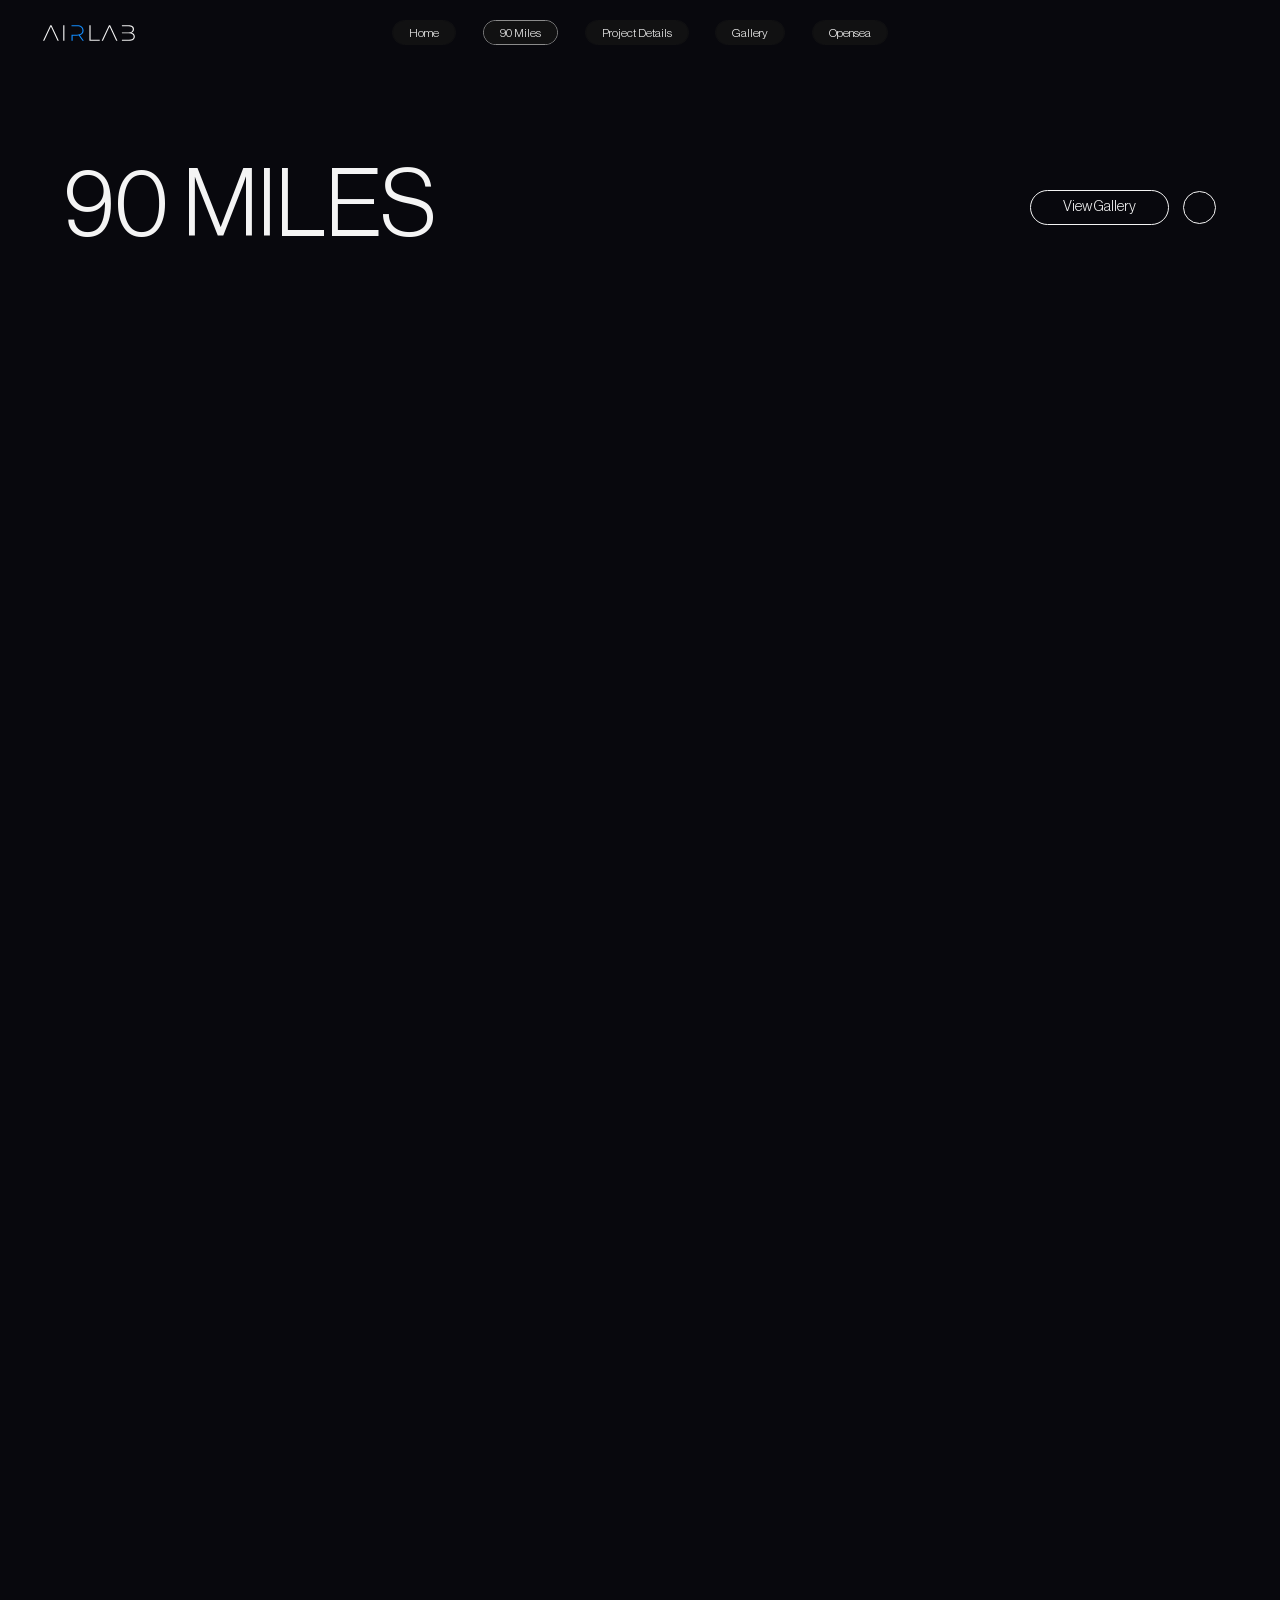
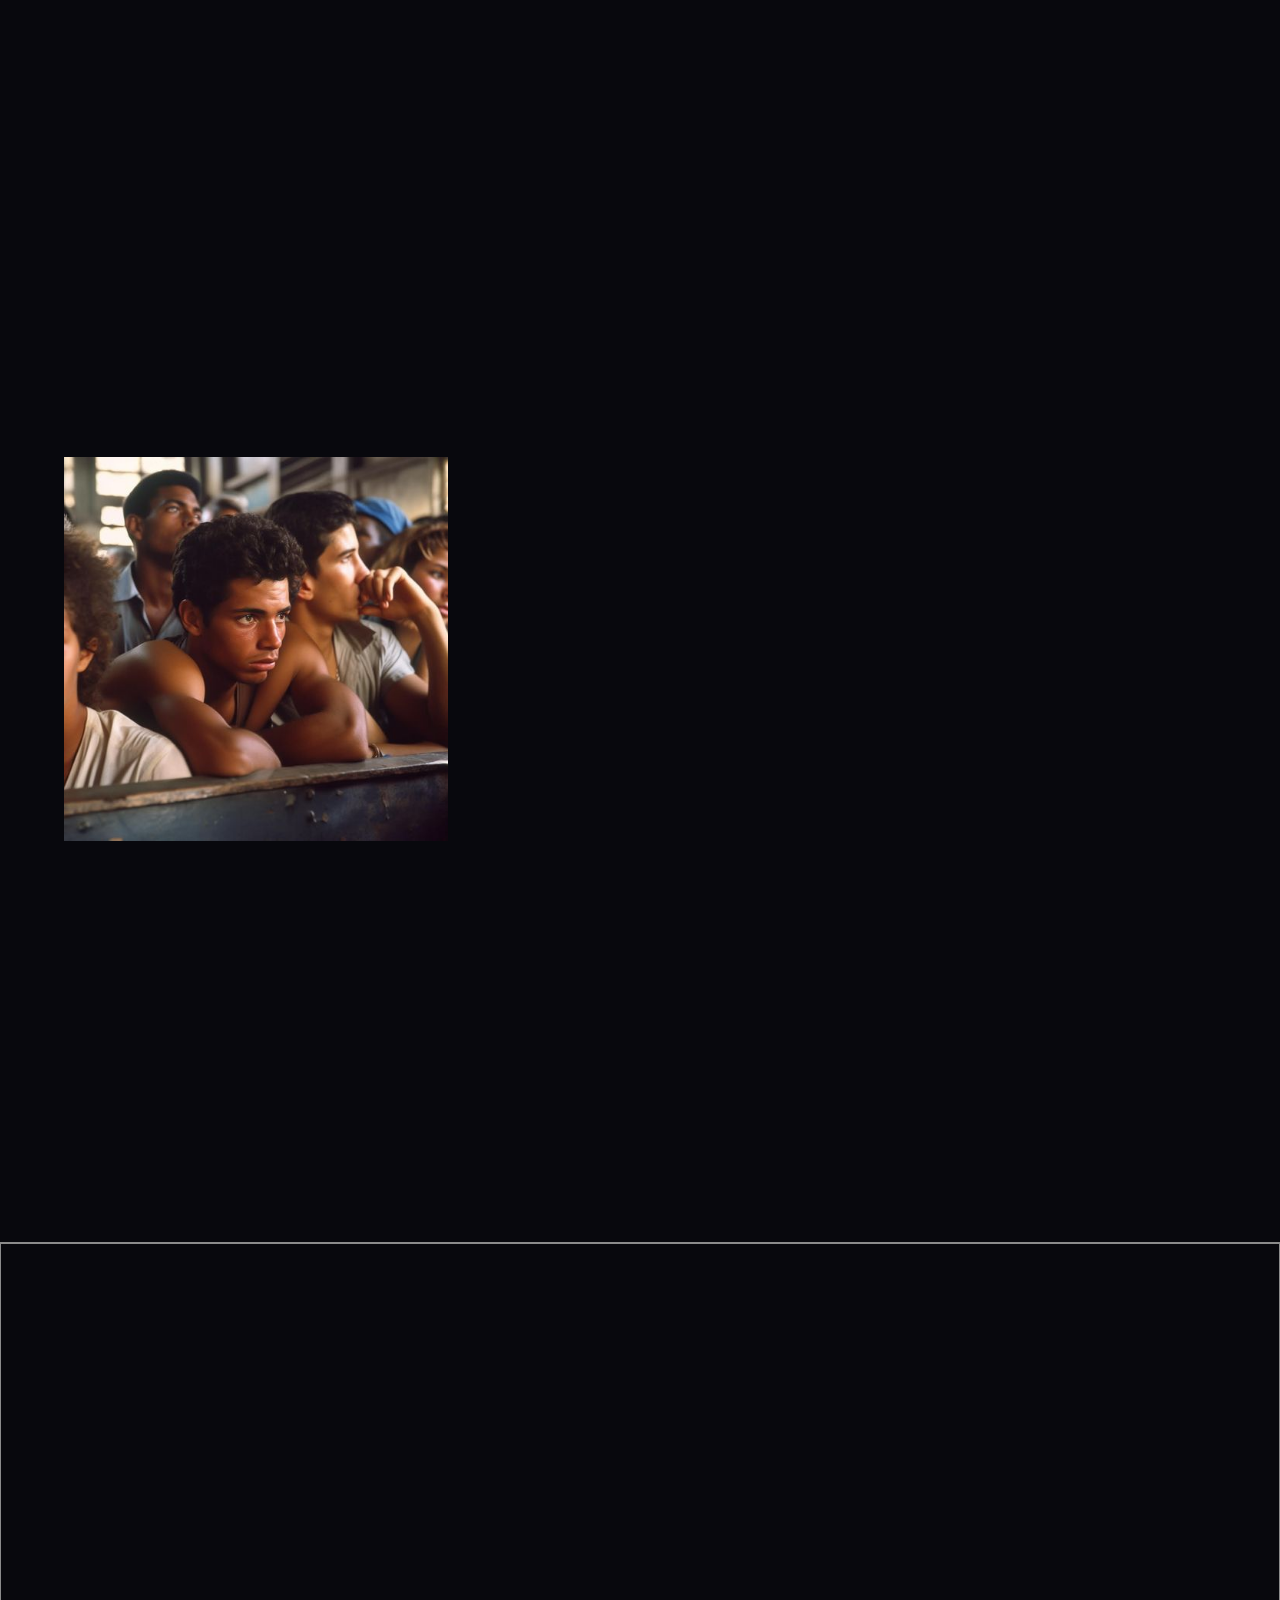
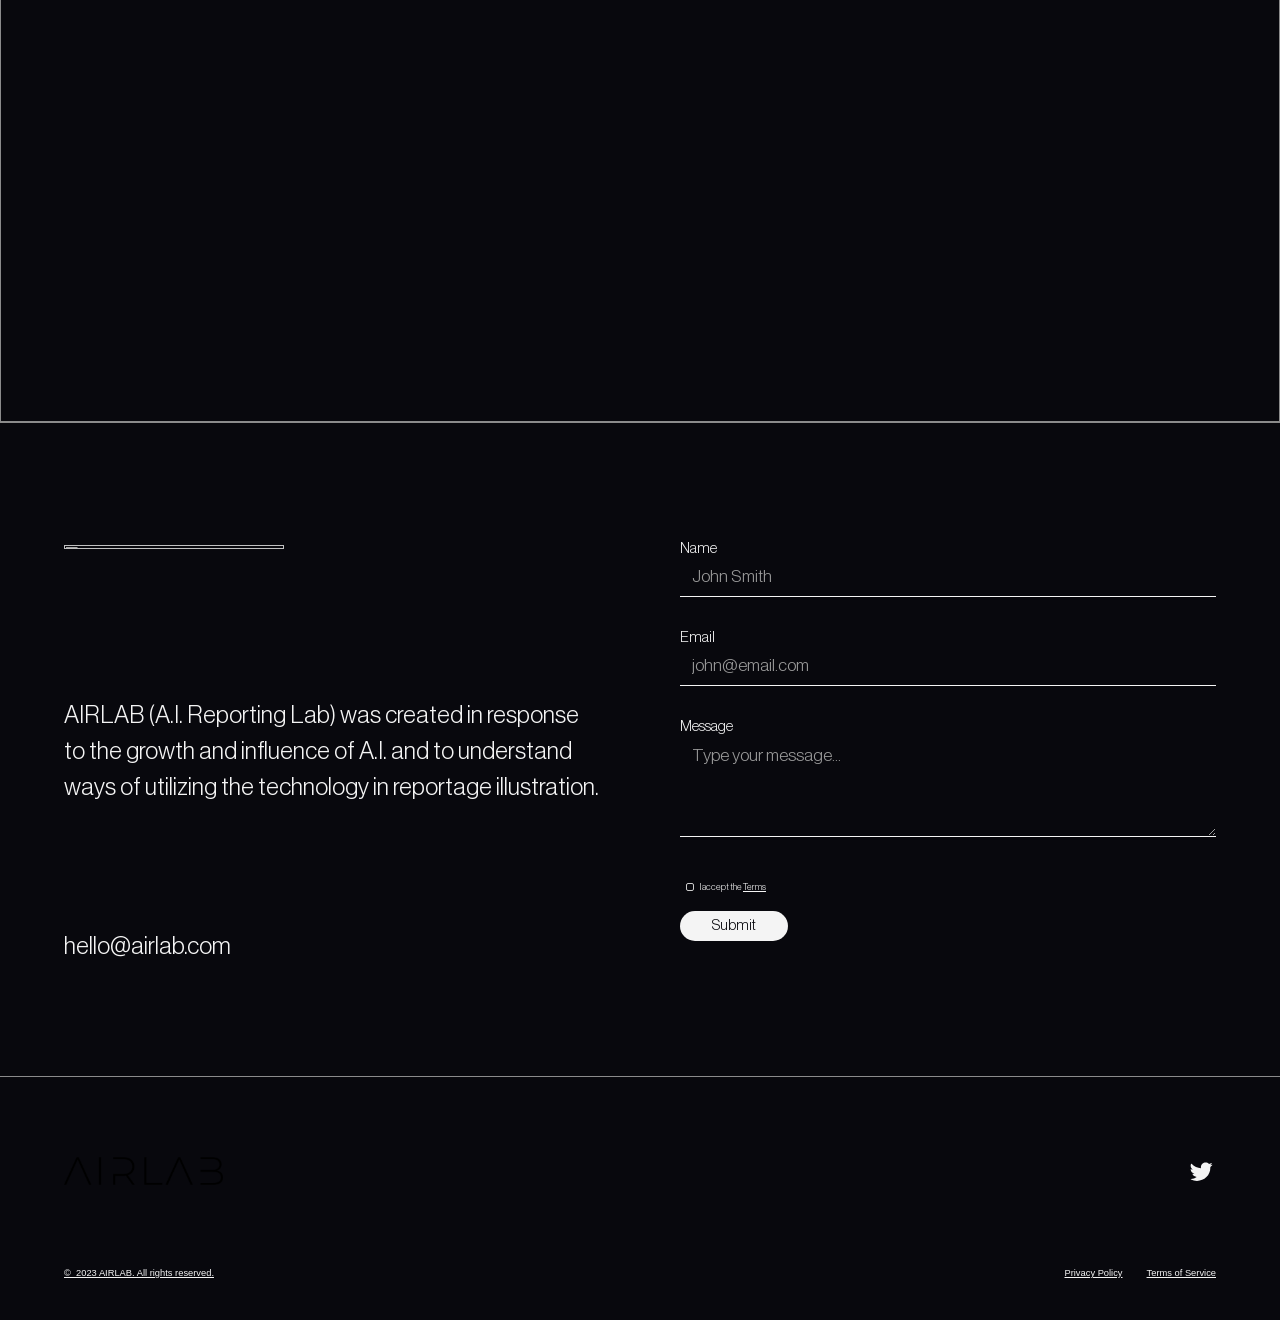
==== 90-miles.html @ fb3bc7c9 "Add files via upload" ====
<!DOCTYPE html><!--  This site was created in Webflow. https://webflow.com  --><!--  Last Published: Tue Mar 31 2026 03:06:00 GMT+0000 (Coordinated Universal Time)  -->
<html data-wf-page="6429af6613003e2ba5e42a3a" data-wf-site="6420b85f418cab1eb0f9689f">
<head>
  <meta charset="utf-8">
  <title>90 Miles</title>
  <meta content="90 Miles" property="og:title">
  <meta content="90 Miles" property="twitter:title">
  <meta content="width=device-width, initial-scale=1" name="viewport">
  <meta content="Webflow" name="generator">
  <link href="css/normalize.css" rel="stylesheet" type="text/css">
  <link href="css/webflow.css" rel="stylesheet" type="text/css">
  <link href="css/airlabs.webflow.css" rel="stylesheet" type="text/css">
  <link href="https://fonts.googleapis.com" rel="preconnect">
  <link href="https://fonts.gstatic.com" rel="preconnect" crossorigin="anonymous">
  <script src="https://ajax.googleapis.com/ajax/libs/webfont/1.6.26/webfont.js" type="text/javascript"></script>
  <script type="text/javascript">WebFont.load({  google: {    families: ["Montserrat:100,100italic,200,200italic,300,300italic,400,400italic,500,500italic,600,600italic,700,700italic,800,800italic,900,900italic"]  }});</script>
  <script type="text/javascript">!function(o,c){var n=c.documentElement,t=" w-mod-";n.className+=t+"js",("ontouchstart"in o||o.DocumentTouch&&c instanceof DocumentTouch)&&(n.className+=t+"touch")}(window,document);</script>
  <link href="images/favicon.png" rel="shortcut icon" type="image/x-icon">
  <link href="images/webclip.png" rel="apple-touch-icon">
</head>
<body class="body-3">
  <section data-w-id="832a73df-782e-8b26-f439-b4c85000b576" class="navbar">
    <div data-animation="over-right" data-collapse="medium" data-duration="300" data-easing="ease" data-easing2="ease" data-no-scroll="1" role="banner" class="mobile-navbar w-nav">
      <div class="div-block-5">
        <a href="index.html" class="brand w-nav-brand"><img src="images/svg.svg" loading="lazy" data-w-id="832a73df-782e-8b26-f439-b4c85000b57a" alt="" class="image-5"></a>
        <div class="menu-button-2 w-nav-button">
          <div data-w-id="832a73df-782e-8b26-f439-b4c85000b58c" class="icon w-icon-nav-menu"></div>
        </div>
        <nav role="navigation" class="nav-menu-2 w-nav-menu">
          <a href="index.html" class="link-block mobile w-inline-block">
            <div class="frame-37 home">
              <div class="text-24">Home</div>
            </div>
          </a>
          <a href="90-miles.html" aria-current="page" class="link-block mobile w-inline-block w--current">
            <div class="frame-37 home">
              <div class="text-24">90 Miles</div>
            </div>
          </a>
          <a href="project-details.html" class="link-block mobile w-inline-block">
            <div class="frame-37 home">
              <div class="text-24">Project Details</div>
            </div>
          </a>
          <a href="gallery.html" class="link-block mobile w-inline-block">
            <div class="frame-37 home">
              <div class="text-24">Gallery</div>
            </div>
          </a>
        </nav>
      </div>
    </div>
    <div data-w-id="832a73df-782e-8b26-f439-b4c85000b58d" class="navbar-2-2">
      <div class="container-2">
        <div data-w-id="832a73df-782e-8b26-f439-b4c85000b58f" class="column-5">
          <a href="index.html" class="link-block-17 w-inline-block"><img src="images/svg.svg" loading="lazy" alt="" class="image-7"></a>
        </div>
        <div class="column-6">
          <a data-w-id="832a73df-782e-8b26-f439-b4c85000b593" href="index.html" class="link-block w-inline-block">
            <div class="frame-37 home">
              <div class="text-24">Home</div>
            </div>
          </a>
          <a data-w-id="832a73df-782e-8b26-f439-b4c85000b597" href="90-miles.html" aria-current="page" class="link-block w-inline-block w--current">
            <div class="frame-37 home">
              <div class="text-24">90 Miles</div>
            </div>
          </a>
          <a data-w-id="832a73df-782e-8b26-f439-b4c85000b59b" href="project-details.html" class="link-block w-inline-block">
            <div class="frame-37 home">
              <div class="text-24">Project Details</div>
            </div>
          </a>
          <a data-w-id="832a73df-782e-8b26-f439-b4c85000b59f" href="gallery.html" class="link-block w-inline-block">
            <div class="frame-37 home">
              <div class="text-24">Gallery</div>
            </div>
          </a>
          <a href="https://opensea.io/collection/90-miles" target="_blank" class="link-block w-inline-block">
            <div class="frame-37 home">
              <div class="text-24">Opensea</div>
            </div>
          </a>
        </div>
        <div class="column-7"></div>
      </div>
    </div>
  </section>
  <div class="hero">
    <div class="_90-miles-desktop">
      <div class="heading-3">
        <div class="text-93">90 MILES</div>
        <div class="frame-678">
          <a href="gallery.html" class="link-block-31 w-inline-block">
            <div class="frame-680">
              <div class="text-94">View Gallery</div>
            </div>
          </a>
          <a href="gallery.html" class="w-inline-block">
            <div class="frame-682"><img src="https://uploads-ssl.webflow.com/64247922a3cb03603d309e0a/64247922a3cb030fa7309e25_Vectors-Wrapper.svg" loading="lazy" width="15" height="15" alt="" class="vectors-wrapper-25"></div>
          </a>
        </div>
      </div>
      <div class="body-6">
        <div class="div-block-10"><img class="_13demarzo-15-10" src="images/cubaconditions-1.jpg" width="506" height="501" alt="" style="opacity:0" sizes="(max-width: 991px) 100vw, 30vw" data-w-id="e7af61c1-1dc5-8c49-b787-6d7edbc4ce36" loading="lazy" srcset="images/cubaconditions-1-p-500.jpg 500w, images/cubaconditions-1-p-800.jpg 800w, images/cubaconditions-1.jpg 1024w">
          <div data-w-id="e7af61c1-1dc5-8c49-b787-6d7edbc4ce27" style="opacity:0" class="text-100">90 Miles is a post-photography, A.I. reportage illustration experiment by <a href="https://twitter.com/punk4803" target="_blank" class="link-13">MCB</a>, curated by <a href="https://twitter.com/_blockbird" target="_blank" class="link-14">Blockbird</a>, exploring historical events and realities of Cuban life that have, since 1961, motivated Cubans to cross the 90 miles of ocean separating Havana from Florida.</div>
        </div>
        <div class="div-block-10"><img class="_13demarzo-15-10" src="images/unnamed.jpg" width="520" height="501" alt="" style="opacity:0" sizes="(max-width: 991px) 100vw, 30vw" data-w-id="e7af61c1-1dc5-8c49-b787-6d7edbc4ce37" loading="lazy" srcset="images/unnamed-p-500.jpg 500w, images/unnamed-p-800.jpg 800w, images/unnamed.jpg 1024w">
          <div data-w-id="e7af61c1-1dc5-8c49-b787-6d7edbc4ce33" style="opacity:0" class="text-101">For over 25 years, MCB kept a list of subjects he wanted to document though was unable to, mainly due to access or that access was impossible. While working on projects in Cuba from 2014-2016, including the books <a href="https://michaelchristopherbrown.com/yo-soy-fidel-book" target="_blank" class="link-32"><em>Yo Soy Fidel</em></a> (Damiani, 2018) and <a href="https://michaelchristopherbrown.com/cuba/lasondas" target="_blank" class="link-33"><em>Ondas</em></a> (Twin Palms Publishers, 2023), more subjects were added to the list, including the Cubans who flee Cuba by watercraft to the United States, with the assumption they would likely never be created.</div>
        </div>
        <div class="div-block-10"><img class="_13demarzo-15-10" src="images/unnamed-1.jpg" alt="" style="opacity:0" sizes="(max-width: 991px) 100vw, 30vw" data-w-id="4b935cf5-7897-4945-cf32-d2335127854e" loading="lazy" srcset="images/unnamed-1-p-500.jpg 500w, images/unnamed-1-p-800.jpg 800w, images/unnamed-1.jpg 1024w">
          <div data-w-id="e7af61c1-1dc5-8c49-b787-6d7edbc4ce38" style="opacity:0" class="[base64]">Since 1961, after Fidel Castro came to power and following the Bay of Pigs Invasion and the Cuban Missile Crisis, every year thousands of Cubans cross the 90 miles of ocean that separates Havana from Florida. In 2022, Cuba experienced its largest exodus since the 1980s due to an ongoing economic crisis, with soaring inflation alongside shortages of food and medicine.<br></div>
        </div>
        <div class="div-block-10"><img src="images/unnamed-2.jpg" loading="lazy" width="1100" height="1100" alt="" srcset="images/unnamed-2-p-500.jpg 500w, images/unnamed-2-p-800.jpg 800w, images/unnamed-2.jpg 1024w" sizes="(max-width: 991px) 100vw, 30vw" class="_13demarzo-15-10">
          <div data-w-id="54a3e746-3ed6-321a-c03f-7511d0f3483c" style="opacity:0" class="[base64]">The Cubans who attempt the crossing are incredibly resourceful, as necessary to the journey and as reflected in the rafts and boats often assembled from inner tubes, random pieces of wood and plastic, household supplies, etc.</div>
        </div>
        <div class="div-block-10">
          <div data-w-id="47b25d33-949e-6ca7-9eed-1980ff0ca166" style="opacity:0" class="[base64]">Read  <a href="https://www.smithsonianmag.com/smithsonian-institution/a-makeshift-raft-speaks-to-the-risks-cubans-took-to-escape-their-homeland-180980127/" target="_blank" class="link-12">here</a> for a brief though comprehensive contextual history of the Cuban boat people, written by Nili Blanck for the Smithsonian Museum.</div>
        </div>
      </div>
    </div>
    <div class="_90-miles-4">
      <div class="heading-4">
        <div data-w-id="9b44ce66-23bb-0ccb-bcfb-563efd248111" style="opacity:0" class="text-147">90 MILES</div>
      </div>
      <div class="right-4">
        <div data-w-id="9b44ce66-23bb-0ccb-bcfb-563efd248114" style="opacity:0" class="text-148">90 Miles is a post-photography, A.I. reportage illustration experiment by <a href="https://twitter.com/punk4803" target="_blank" class="link-20">MCB</a>, curated by <a href="https://twitter.com/_blockbird" target="_blank" class="link-21">Blockbird</a>, exploring historical events and realities of Cuban life that have, since 1961, motivated Cubans to cross the 90 miles of ocean separating Havana from Florida.</div><img class="_13demarzo-15-13" src="images/cubaconditions-1.jpg" width="168" height="168" alt="" style="opacity:0" sizes="(max-width: 479px) 92vw, (max-width: 767px) 95vw, (max-width: 991px) 96vw, 100vw" data-w-id="9b44ce66-23bb-0ccb-bcfb-563efd24811a" loading="lazy" srcset="images/cubaconditions-1-p-500.jpg 500w, images/cubaconditions-1-p-800.jpg 800w, images/cubaconditions-1.jpg 1024w">
        <div data-w-id="9b44ce66-23bb-0ccb-bcfb-563efd248116" style="opacity:0" class="text-149">For over 25 years, MCB kept a list of subjects he wanted to document though was unable to, mainly due to access or that access was impossible. While working on projects in Cuba from 2014-2016, including the books <a href="https://michaelchristopherbrown.com/yo-soy-fidel-book" target="_blank" class="link-34"><em>Yo Soy Fidel</em></a> (Damiani, 2018) and <a href="https://michaelchristopherbrown.com/cuba/lasondas" target="_blank" class="link-35"><em>Ondas</em></a> (Twin Palms Publishers, 2023), more subjects were added to the list, including the Cubans who flee Cuba by watercraft to the United States, with the assumption they would likely never be created.</div><img class="_13demarzo-15-13" src="images/unnamed.jpg" width="168" height="168" alt="" style="opacity:0" sizes="(max-width: 479px) 92vw, (max-width: 767px) 95vw, (max-width: 991px) 96vw, 100vw" data-w-id="9b44ce66-23bb-0ccb-bcfb-563efd248119" loading="lazy" srcset="images/unnamed-p-500.jpg 500w, images/unnamed-p-800.jpg 800w, images/unnamed.jpg 1024w">
        <div class="text-149"><br>‍Since 1961, after Fidel Castro came to power and following the Bay of Pigs Invasion and the Cuban Missile Crisis, every year thousands of Cubans cross the 90 miles of ocean that separates Havana from Florida. In 2022, Cuba experienced its largest exodus since the 1980s due to an ongoing economic crisis, with soaring inflation alongside shortages of food and medicine</div><img class="mobile-pic-big" src="images/unnamed-1.jpg" width="350" height="350" alt="" style="opacity:0" sizes="(max-width: 479px) 92vw, (max-width: 767px) 95vw, (max-width: 991px) 96vw, 100vw" data-w-id="9b44ce66-23bb-0ccb-bcfb-563efd24811d" loading="lazy" srcset="images/unnamed-1-p-500.jpg 500w, images/unnamed-1-p-800.jpg 800w, images/unnamed-1.jpg 1024w">
        <div data-w-id="9b44ce66-23bb-0ccb-bcfb-563efd24811b" style="opacity:0" class="text-149">The Cubans who attempt the crossing are incredibly resourceful, as necessary to the journey and as reflected in the rafts and boats often assembled from inner tubes, random pieces of wood and plastic, household supplies, etc.</div><img class="_13demarzo-15-14" src="images/unnamed-2.jpg" width="350" height="350" alt="" style="opacity:0" sizes="(max-width: 479px) 92vw, (max-width: 767px) 95vw, (max-width: 991px) 96vw, 100vw" data-w-id="81a73690-c575-6153-b520-e1b9a962cde7" loading="lazy" srcset="images/unnamed-2-p-500.jpg 500w, images/unnamed-2-p-800.jpg 800w, images/unnamed-2.jpg 1024w">
        <div data-w-id="9b44ce66-23bb-0ccb-bcfb-563efd24811e" style="opacity:0" class="read-here-for-a-brief-though-comprehensive-contextual-history-of-the-cuban-boat-people-written-by-nili-blanck-for-the-smithsonian-museum-2">Read  <a href="https://www.smithsonianmag.com/smithsonian-institution/a-makeshift-raft-speaks-to-the-risks-cubans-took-to-escape-their-homeland-180980127/" target="_blank" class="link-19">here</a> for a brief and comprehensive contextual history of the Cuban boat people, written by Nili Blanck for the Smithsonian Museum.</div>
        <div class="frame-726">
          <a href="gallery.html" class="link-block-32 w-inline-block">
            <div data-w-id="9b44ce66-23bb-0ccb-bcfb-563efd248127" style="opacity:0" class="frame-749">
              <div class="text-149">View Gallery</div>
            </div>
          </a>
          <a href="gallery.html" class="w-inline-block">
            <div data-w-id="9b44ce66-23bb-0ccb-bcfb-563efd24812a" style="opacity:0" class="frame-752"><img src="https://uploads-ssl.webflow.com/64247922a3cb03603d309e0a/642604b00004e54ddb1ceff0_Vectors-Wrapper.svg" loading="lazy" width="15" height="15" alt="" class="vectors-wrapper-42"></div>
          </a>
        </div>
      </div>
    </div>
  </div>
  <div class="a-i-reporting">
    <div id="ai-reporting" class="mcb-on-reporting-desktop">
      <div class="frame-684">
        <div data-w-id="022d6bd8-f7a8-f1f2-9c86-91898d1250e6" style="opacity:0" class="text-97">A.I. Reportage<br>Illustration</div>
        <div class="div-block-10"><img class="_13demarzo-15-10" src="images/thejourney-20.jpg" width="520" height="501" alt="" style="opacity:0" sizes="(max-width: 991px) 100vw, 30vw" data-w-id="d6416a57-0771-e576-0525-f92b73e5c80a" loading="lazy" srcset="images/thejourney-20-p-500.jpg 500w, images/thejourney-20-p-800.jpg 800w, images/thejourney-20.jpg 1024w">
          <div data-w-id="d6416a57-0771-e576-0525-f92b73e5c806" style="opacity:0" class="[base64]">I learned to use a camera at age 13 and, as a stuttering youth who generally avoided speaking, photography became a primary form of expression and a way to see and experience the world. Early on I was influenced more by mythology and art history than photography and now, after 25 years of working mainly as a photojournalist, through A.I. that inspiration is returning to my imagination.</div>
        </div>
        <div class="div-block-10"><img class="_13demarzo-15-10" src="images/sinking-9.jpg" width="520" height="501" alt="" style="opacity:0" sizes="(max-width: 991px) 100vw, 30vw" data-w-id="9d49d91d-0248-0c06-1880-38915701e361" loading="lazy" srcset="images/sinking-9-p-500.jpg 500w, images/sinking-9-p-800.jpg 800w, images/sinking-9.jpg 1024w">
          <div data-w-id="9d49d91d-0248-0c06-1880-38915701e362" style="opacity:0" class="[base64]">I first experimented with A.I. in 2022 using Dall-E. The outputs were initially too fantastical, but with Midjourney versions four and five, both used in <em>90 Miles</em>, that impression began to change. The increased quality and the ease in creating that quality intuited a novel way to explore the possibilities of the photograph.</div>
        </div>
        <div class="div-block-10"><img class="_13demarzo-15-10" src="images/americancoastguard-1-1.jpg" width="506" height="501" alt="" style="opacity:0" sizes="(max-width: 991px) 100vw, 30vw" data-w-id="d6416a57-0771-e576-0525-f92b73e5c809" loading="lazy" srcset="images/americancoastguard-1-1-p-500.jpg 500w, images/americancoastguard-1-1-p-800.jpg 800w, images/americancoastguard-1-1.jpg 1024w">
          <div data-w-id="38f09ca6-03b1-f723-d265-47afae2fdbf7" style="opacity:0" class="[base64]">Publications such as <em>The New York Times</em> and <em>The New Yorker</em> have for decades used reportage illustrations of various kinds alongside reporting, to illuminate experiences, ideas and people in various ways while expanding our idea of a subject. Reportage illustrations allow for fresh connections to something that, though the illustration may not be real, may feel true. A.I. Reportage Illustration may arguably go a step further, as a generated image created from hundreds of millions of photographs may feel not only true, but real.</div>
        </div>
        <div class="div-block-10"><img class="_13demarzo-15-10" src="images/unnamed-3.jpg" alt="" style="opacity:0" sizes="(max-width: 991px) 100vw, 30vw" data-w-id="ca9830e8-2dfb-5323-e884-8e2f86792ebc" loading="lazy" srcset="images/unnamed-3-p-500.jpg 500w, images/unnamed-3-p-800.jpg 800w, images/unnamed-3.jpg 1024w">
          <div data-w-id="72684d16-667c-11ea-3d58-64dded0a9490" style="opacity:0" class="[base64]">It goes without saying that society must maintain the integrity of the photograph. We must create barriers around certain A.I. generated output, as with the potentially dangerous photo-realistic imagery of Trump that went viral, while experimenting with the technology in order to use it to our advantage. I feel similarly to Fred Ritchin, the Founding Director of the Documentary Photography and Photojournalism Program at the International Center of Photography, when he said “there are things that artificial intelligence can add to the image equation, which can be very useful, and that’s the place we have to look.” <br><br>-<em>MCB</em></div>
        </div>
      </div>
    </div>
    <div class="mcb-on-reporting-mobile">
      <div class="frame-753">
        <div data-w-id="81a73690-c575-6153-b520-e1b9a962cde2" style="opacity:0" class="text-150">A.I. Reportage Illustration</div>
        <div class="frame-744">
          <div data-w-id="81a73690-c575-6153-b520-e1b9a962cde5" style="opacity:0" class="text-151">I learned to use a camera at age 13 and, as a stuttering youth who generally avoided speaking, photography became a primary form of expression and a way to see and experience the world. Early on I was influenced more by mythology and art history than photography and now, after 25 years of working mainly as a photojournalist, through A.I. that inspiration is returning to my imagination.</div><img src="images/unnamed-3.jpg" loading="lazy" width="168" height="168" alt="" srcset="images/unnamed-3-p-500.jpg 500w, images/unnamed-3-p-800.jpg 800w, images/unnamed-3.jpg 1024w" sizes="(max-width: 479px) 91vw, (max-width: 767px) 95vw, (max-width: 991px) 96vw, 100vw" class="mobile-small-pic">
          <div class="[base64]">I first experimented with A.I. in 2022 using Dall-E. The outputs were initially too fantastical, but with Midjourney versions four and five, both used in <em>90 Miles</em>, that impression began to change. The increased quality and the ease in creating that quality intuited a novel way to explore the possibilities of the photograph.</div><img class="mobile-small-pic" src="images/thejourney-20.jpg" width="168" height="168" alt="" style="opacity:0" sizes="(max-width: 479px) 91vw, (max-width: 767px) 95vw, (max-width: 991px) 96vw, 100vw" data-w-id="81a73690-c575-6153-b520-e1b9a962cdec" loading="lazy" srcset="images/thejourney-20-p-500.jpg 500w, images/thejourney-20-p-800.jpg 800w, images/thejourney-20.jpg 1024w">
          <div data-w-id="81a73690-c575-6153-b520-e1b9a962cde8" style="opacity:0" class="[base64]">Publications such as <em>The New York Times</em> and <em>The New Yorker</em> have for decades used reportage illustrations of various kinds alongside reporting, to illuminate experiences, ideas and people in various ways while expanding our idea of a subject. Reportage illustrations allow for fresh connections to something that, though the illustration may not be real, may feel true. A.I. Reportage Illustration may arguably go a step further, as a generated image created from hundreds of millions of photographs may feel not only true, but real.</div><img src="images/sinking-9.jpg" loading="lazy" sizes="(max-width: 479px) 91vw, (max-width: 767px) 95vw, (max-width: 991px) 96vw, 100vw" srcset="images/sinking-9-p-500.jpg 500w, images/sinking-9-p-800.jpg 800w, images/sinking-9.jpg 1024w" alt="">
          <div class="[base64]">Anyone with a Discord application may now illustrate a lens less, photo-realistic reportage illustration on any subject anywhere, at any time, collaborating with a collective history of photography to illustrate the photographed world and create a vision of what was, is or can be.<em></em></div><img src="images/americancoastguard-1-1.jpg" loading="lazy" sizes="(max-width: 479px) 91vw, (max-width: 767px) 95vw, (max-width: 991px) 96vw, 100vw" srcset="images/americancoastguard-1-1-p-500.jpg 500w, images/americancoastguard-1-1-p-800.jpg 800w, images/americancoastguard-1-1.jpg 1024w" alt="">
          <div data-w-id="81a73690-c575-6153-b520-e1b9a962cded" style="opacity:0" class="[base64]">It goes without saying that society must maintain the integrity of the photograph. We must create barriers around certain A.I. generated output, as with the potentially dangerous photo-realistic imagery of Trump that went viral, while experimenting with the technology in order to use it to our advantage. I feel similarly to Fred Ritchin, the Founding Director of the Documentary Photography and Photojournalism Program at the International Center of Photography, when he said “there are things that artificial intelligence can add to the image equation, which can be very useful, and that’s the place we have to look.” <br><br>-<em>MCB</em></div>
        </div>
      </div>
    </div>
  </div>
  <div data-w-id="1d70fae0-c99d-8b1c-6739-6bdc9e980b97" class="contact">
    <div class="contact-desktop">
      <div class="content-10"><img src="https://uploads-ssl.webflow.com/64247922a3cb03603d309e0a/6424fcaa74689ee4fdd79721_Vectors-Wrapper.svg" loading="lazy" width="456.7826843261719" height="79" alt="" data-w-id="01729fc3-10cf-4023-cc4c-18fc485e6237" class="vectors-wrapper-20">
        <div data-w-id="01729fc3-10cf-4023-cc4c-18fc485e6238" class="text-75">AIRLAB (A.I. Reporting Lab) was created in response to the growth and influence of A.I. and to understand ways of utilizing the technology in reportage illustration.</div>
        <a href="mailto:hello@airlab.co?subject=AIRLAB%20Website%20Inquiry%20" class="link-block-23 w-inline-block">
          <div data-w-id="01729fc3-10cf-4023-cc4c-18fc485e623a" class="text-75">hello@airlab.com</div>
        </a>
      </div>
      <div data-w-id="1d70fae0-c99d-8b1c-6739-6bdc9e980ba1" class="form-block w-form">
        <form id="email-form" name="email-form" data-name="Email Form" method="get" data-wf-page-id="6429af6613003e2ba5e42a3a" data-wf-element-id="1d70fae0-c99d-8b1c-6739-6bdc9e980ba2">
          <div class="form-item"><label for="name-2" class="field-label">Name</label><input class="text-field w-input" maxlength="256" name="name-2" data-name="Name 2" placeholder="John Smith" type="text" id="name-2" required=""></div>
          <div class="form-item"><label for="Email-2" class="field-label">Email</label><input class="text-field w-input" maxlength="256" name="Email-2" data-name="Email 2" placeholder="john@email.com" type="email" id="Email-2" required=""></div>
          <div class="form-item"><label for="message-2" class="field-label">Message</label><textarea placeholder="Type your message..." maxlength="5000" id="message-2" name="message-2" data-name="Message 2" class="textarea w-input"></textarea></div><label class="w-checkbox checkbox-field">
            <div class="w-checkbox-input w-checkbox-input--inputType-custom checkbox-3"></div><input type="checkbox" id="checkbox-2" name="checkbox-2" data-name="Checkbox 2" required="" style="opacity:0;position:absolute;z-index:-1"><span class="checkbox-label w-form-label" for="checkbox-2">I accept the <a href="#" class="link">Terms</a></span>
          </label><input type="submit" data-wait="Please wait..." class="submit-button w-button" value="Submit">
        </form>
        <div class="w-form-done">
          <div>Thank you! Your submission has been received!</div>
        </div>
        <div class="w-form-fail">
          <div>Oops! Something went wrong while submitting the form.</div>
        </div>
      </div>
    </div>
    <div class="contact-mobile">
      <div class="content-11"><img src="https://uploads-ssl.webflow.com/64247922a3cb03603d309e0a/6426087b9a790ae0e2eda478_Vectors-Wrapper.svg" loading="lazy" width="198.00022888183594" height="34.244075775146484" alt="" data-w-id="cc514083-a016-391a-1ff0-d60dee6d4e1e" class="vectors-wrapper-39">
        <div data-w-id="cc514083-a016-391a-1ff0-d60dee6d4e1f" class="text-138">AIRLAB (A.I. Reporting Lab) was created in response to the growth and influence of A.I. and to understand ways of utilizing the technology in reportage illustration.</div>
        <div data-w-id="cc514083-a016-391a-1ff0-d60dee6d4e21" class="text-139">
          <a href="mailto:hello@airlab.co?subject=AIRLAB%20Website%20Inquiry" class="link-28">hello@airlab.com</a>
        </div>
      </div>
      <div data-w-id="994c4b60-ddd5-367c-d2a3-5e8b14cb1224" class="form-block w-form">
        <form id="email-form" name="email-form" data-name="Email Form" method="get" data-wf-page-id="6429af6613003e2ba5e42a3a" data-wf-element-id="994c4b60-ddd5-367c-d2a3-5e8b14cb1225">
          <div class="form-item"><label for="name-3" class="field-label-2">Name</label><input class="text-field-2 w-input" maxlength="256" name="name-2" data-name="Name 2" placeholder="John Smith" type="text" id="name-2" required=""></div>
          <div class="form-item"><label for="Email-3" class="field-label-2">Email</label><input class="text-field-2 w-input" maxlength="256" name="Email-2" data-name="Email 2" placeholder="john@email.com" type="email" id="Email-2" required=""></div>
          <div class="form-item"><label for="message-2" class="field-label-2">Message</label><textarea placeholder="Type your message..." maxlength="5000" id="message-2" name="message-2" data-name="Message 2" class="textarea-2 w-input"></textarea></div><label class="w-checkbox checkbox-field">
            <div class="w-checkbox-input w-checkbox-input--inputType-custom checkbox-3"></div><input type="checkbox" id="checkbox-2" name="checkbox-2" data-name="Checkbox 2" required="" style="opacity:0;position:absolute;z-index:-1"><span class="checkbox-label-2 w-form-label" for="checkbox-2">I accept the <a href="#" class="link-2">Terms</a></span>
          </label><input type="submit" data-wait="Please wait..." class="submit-button-2 w-button" value="Submit">
        </form>
        <div class="w-form-done">
          <div>Thank you! Your submission has been received!</div>
        </div>
        <div class="w-form-fail">
          <div>Oops! Something went wrong while submitting the form.</div>
        </div>
      </div>
    </div>
  </div>
  <div class="footer">
    <div data-w-id="d856c163-ecea-e477-0762-7a98a8442fe6" class="footer-desktop">
      <div class="content-7">
        <div class="column-8"><img src="images/brandmark-design-1.png" loading="lazy" width="239" height="42" alt="" class="brandmark-design-2">
          <div class="content-8">
            <div class="social-links-2">
              <a href="https://twitter.com/airlabco" class="link-block-33 w-inline-block"><img src="images/Vectors-Wrapper.svg" loading="lazy" width="44" height="44" alt="" class="vectors-wrapper-11"></a>
            </div>
          </div>
        </div>
      </div>
      <div class="credits-2">
        <div class="column-8">
          <a href="index.html" class="w-inline-block">
            <div class="text-40">©  2023 AIRLAB. All rights reserved.</div>
          </a>
          <div class="footer-links-2">
            <div class="text-40">Privacy Policy</div>
            <div class="text-40">Terms of Service</div>
          </div>
        </div>
      </div>
    </div>
    <div data-w-id="3157774a-ff50-b10e-b136-54c1e4a25cf7" class="footer-mobile">
      <div class="content-12">
        <div class="column-10">
          <div class="content-13">
            <div class="social-links-5">
              <a href="https://twitter.com/airlabco" target="_blank" class="w-inline-block"><img src="https://uploads-ssl.webflow.com/64247922a3cb03603d309e0a/64260d5d60c97b31681797cf_Vectors-Wrapper.svg" loading="lazy" width="44" height="44" alt="" class="vectors-wrapper-40"></a>
            </div>
          </div>
        </div>
      </div>
      <div class="credits-3">
        <div class="row-2">
          <div class="text-140">©  2023 AIRLAB. All rights reserved.</div>
          <div class="footer-links-3">
            <div class="text-140">Privacy Policy</div>
            <div class="text-140">Terms of Service</div>
          </div>
        </div>
      </div>
    </div>
  </div>
  <script src="https://d3e54v103j8qbb.cloudfront.net/js/jquery-3.5.1.min.dc5e7f18c8.js?site=6420b85f418cab1eb0f9689f" type="text/javascript" integrity="sha256-9/aliU8dGd2tb6OSsuzixeV4y/faTqgFtohetphbbj0=" crossorigin="anonymous"></script>
  <script src="js/webflow.js" type="text/javascript"></script>
</body>
</html>
---- css/webflow.css ----
@font-face {
  font-family: 'webflow-icons';
  src: url("[data-uri]") format('truetype');
  font-weight: normal;
  font-style: normal;
}
[class^="w-icon-"],
[class*=" w-icon-"] {
  /* use !important to prevent issues with browser extensions that change fonts */
  font-family: 'webflow-icons' !important;
  speak: none;
  font-style: normal;
  font-weight: normal;
  font-variant: normal;
  text-transform: none;
  line-height: 1;
  /* Better Font Rendering =========== */
  -webkit-font-smoothing: antialiased;
  -moz-osx-font-smoothing: grayscale;
}
.w-icon-slider-right:before {
  content: "\e600";
}
.w-icon-slider-left:before {
  content: "\e601";
}
.w-icon-nav-menu:before {
  content: "\e602";
}
.w-icon-arrow-down:before,
.w-icon-dropdown-toggle:before {
  content: "\e603";
}
.w-icon-file-upload-remove:before {
  content: "\e900";
}
.w-icon-file-upload-icon:before {
  content: "\e903";
}
* {
  -webkit-box-sizing: border-box;
  -moz-box-sizing: border-box;
  box-sizing: border-box;
}
html {
  height: 100%;
}
body {
  margin: 0;
  min-height: 100%;
  background-color: #fff;
  font-family: Arial, sans-serif;
  font-size: 14px;
  line-height: 20px;
  color: #333;
}
img {
  max-width: 100%;
  vertical-align: middle;
  display: inline-block;
}
html.w-mod-touch * {
  background-attachment: scroll !important;
}
.w-block {
  display: block;
}
.w-inline-block {
  max-width: 100%;
  display: inline-block;
}
.w-clearfix:before,
.w-clearfix:after {
  content: " ";
  display: table;
  grid-column-start: 1;
  grid-row-start: 1;
  grid-column-end: 2;
  grid-row-end: 2;
}
.w-clearfix:after {
  clear: both;
}
.w-hidden {
  display: none;
}
.w-button {
  display: inline-block;
  padding: 9px 15px;
  background-color: #3898EC;
  color: white;
  border: 0;
  line-height: inherit;
  text-decoration: none;
  cursor: pointer;
  border-radius: 0;
}
input.w-button {
  -webkit-appearance: button;
}
html[data-w-dynpage] [data-w-cloak] {
  color: transparent !important;
}
.w-code-block {
  margin: unset;
}
pre.w-code-block code {
  all: inherit;
}
.w-optimization {
  display: contents;
}
.w-webflow-badge,
.w-webflow-badge > img {
  box-sizing: unset;
  width: unset;
  height: unset;
  max-height: unset;
  max-width: unset;
  min-height: unset;
  min-width: unset;
  margin: unset;
  padding: unset;
  float: unset;
  clear: unset;
  border: unset;
  border-radius: unset;
  background: unset;
  background-image: unset;
  background-position: unset;
  background-size: unset;
  background-repeat: unset;
  background-origin: unset;
  background-clip: unset;
  background-attachment: unset;
  background-color: unset;
  box-shadow: unset;
  transform: unset;
  transition: unset;
  direction: unset;
  font-family: unset;
  font-weight: unset;
  color: unset;
  font-size: unset;
  line-height: unset;
  font-style: unset;
  font-variant: unset;
  text-align: unset;
  letter-spacing: unset;
  text-decoration: unset;
  text-indent: unset;
  text-transform: unset;
  list-style-type: unset;
  text-shadow: unset;
  vertical-align: unset;
  cursor: unset;
  white-space: unset;
  word-break: unset;
  word-spacing: unset;
  word-wrap: unset;
}
.w-webflow-badge {
  position: fixed !important;
  display: inline-block !important;
  visibility: visible !important;
  opacity: 1 !important;
  z-index: 2147483647 !important;
  top: auto !important;
  right: 12px !important;
  bottom: 12px !important;
  left: auto !important;
  color: #aaadb0 !important;
  background-color: #fff !important;
  border-radius: 3px !important;
  padding: 6px !important;
  font-size: 12px !important;
  line-height: 14px !important;
  text-decoration: none !important;
  transform: none !important;
  margin: 0 !important;
  width: auto !important;
  height: auto !important;
  overflow: unset !important;
  white-space: nowrap;
  box-shadow: 0 0 0 1px rgba(0, 0, 0, 0.1), 0px 1px 3px rgba(0, 0, 0, 0.1);
  cursor: pointer;
}
.w-webflow-badge > img {
  position: unset;
  display: inline-block !important;
  visibility: unset !important;
  opacity: 1 !important;
  vertical-align: middle !important;
}
h1,
h2,
h3,
h4,
h5,
h6 {
  font-weight: bold;
  margin-bottom: 10px;
}
h1 {
  font-size: 38px;
  line-height: 44px;
  margin-top: 20px;
}
h2 {
  font-size: 32px;
  line-height: 36px;
  margin-top: 20px;
}
h3 {
  font-size: 24px;
  line-height: 30px;
  margin-top: 20px;
}
h4 {
  font-size: 18px;
  line-height: 24px;
  margin-top: 10px;
}
h5 {
  font-size: 14px;
  line-height: 20px;
  margin-top: 10px;
}
h6 {
  font-size: 12px;
  line-height: 18px;
  margin-top: 10px;
}
p {
  margin-top: 0;
  margin-bottom: 10px;
}
blockquote {
  margin: 0 0 10px 0;
  padding: 10px 20px;
  border-left: 5px solid #E2E2E2;
  font-size: 18px;
  line-height: 22px;
}
figure {
  margin: 0;
  margin-bottom: 10px;
}
figcaption {
  margin-top: 5px;
  text-align: center;
}
ul,
ol {
  margin-top: 0px;
  margin-bottom: 10px;
  padding-left: 40px;
}
.w-list-unstyled {
  padding-left: 0;
  list-style: none;
}
.w-embed:before,
.w-embed:after {
  content: " ";
  display: table;
  grid-column-start: 1;
  grid-row-start: 1;
  grid-column-end: 2;
  grid-row-end: 2;
}
.w-embed:after {
  clear: both;
}
.w-video {
  width: 100%;
  position: relative;
  padding: 0;
}
.w-video iframe,
.w-video object,
.w-video embed {
  position: absolute;
  top: 0;
  left: 0;
  width: 100%;
  height: 100%;
  border: none;
}
fieldset {
  padding: 0;
  margin: 0;
  border: 0;
}
button,
[type='button'],
[type='reset'] {
  border: 0;
  cursor: pointer;
  -webkit-appearance: button;
}
.w-form {
  margin: 0 0 15px;
}
.w-form-done {
  display: none;
  padding: 20px;
  text-align: center;
  background-color: #dddddd;
}
.w-form-fail {
  display: none;
  margin-top: 10px;
  padding: 10px;
  background-color: #ffdede;
}
label {
  display: block;
  margin-bottom: 5px;
  font-weight: bold;
}
.w-input,
.w-select {
  display: block;
  width: 100%;
  height: 38px;
  padding: 8px 12px;
  margin-bottom: 10px;
  font-size: 14px;
  line-height: 1.42857143;
  color: #333333;
  vertical-align: middle;
  background-color: #ffffff;
  border: 1px solid #cccccc;
}
.w-input::placeholder,
.w-select::placeholder {
  color: #999;
}
.w-input:focus,
.w-select:focus {
  border-color: #3898EC;
  outline: 0;
}
.w-input[disabled],
.w-select[disabled],
.w-input[readonly],
.w-select[readonly],
fieldset[disabled] .w-input,
fieldset[disabled] .w-select {
  cursor: not-allowed;
}
.w-input[disabled]:not(.w-input-disabled),
.w-select[disabled]:not(.w-input-disabled),
.w-input[readonly],
.w-select[readonly],
fieldset[disabled]:not(.w-input-disabled) .w-input,
fieldset[disabled]:not(.w-input-disabled) .w-select {
  background-color: #eeeeee;
}
textarea.w-input,
textarea.w-select {
  height: auto;
}
.w-select {
  background-color: #f3f3f3;
}
.w-select[multiple] {
  height: auto;
}
.w-form-label {
  display: inline-block;
  cursor: pointer;
  font-weight: normal;
  margin-bottom: 0px;
}
.w-radio {
  display: block;
  margin-bottom: 5px;
  padding-left: 20px;
}
.w-radio:before,
.w-radio:after {
  content: " ";
  display: table;
  grid-column-start: 1;
  grid-row-start: 1;
  grid-column-end: 2;
  grid-row-end: 2;
}
.w-radio:after {
  clear: both;
}
.w-radio-input {
  margin: 4px 0 0;
  line-height: normal;
  float: left;
  margin-left: -20px;
}
.w-radio-input {
  margin-top: 3px;
}
.w-file-upload {
  display: block;
  margin-bottom: 10px;
}
.w-file-upload-input {
  width: 0.1px;
  height: 0.1px;
  opacity: 0;
  overflow: hidden;
  position: absolute;
  z-index: -100;
}
.w-file-upload-default,
.w-file-upload-uploading,
.w-file-upload-success {
  display: inline-block;
  color: #333333;
}
.w-file-upload-error {
  display: block;
  margin-top: 10px;
}
.w-file-upload-default.w-hidden,
.w-file-upload-uploading.w-hidden,
.w-file-upload-error.w-hidden,
.w-file-upload-success.w-hidden {
  display: none;
}
.w-file-upload-uploading-btn {
  display: flex;
  font-size: 14px;
  font-weight: normal;
  cursor: pointer;
  margin: 0;
  padding: 8px 12px;
  border: 1px solid #cccccc;
  background-color: #fafafa;
}
.w-file-upload-file {
  display: flex;
  flex-grow: 1;
  justify-content: space-between;
  margin: 0;
  padding: 8px 9px 8px 11px;
  border: 1px solid #cccccc;
  background-color: #fafafa;
}
.w-file-upload-file-name {
  font-size: 14px;
  font-weight: normal;
  display: block;
}
.w-file-remove-link {
  margin-top: 3px;
  margin-left: 10px;
  width: auto;
  height: auto;
  padding: 3px;
  display: block;
  cursor: pointer;
}
.w-icon-file-upload-remove {
  margin: auto;
  font-size: 10px;
}
.w-file-upload-error-msg {
  display: inline-block;
  color: #ea384c;
  padding: 2px 0;
}
.w-file-upload-info {
  display: inline-block;
  line-height: 38px;
  padding: 0 12px;
}
.w-file-upload-label {
  display: inline-block;
  font-size: 14px;
  font-weight: normal;
  cursor: pointer;
  margin: 0;
  padding: 8px 12px;
  border: 1px solid #cccccc;
  background-color: #fafafa;
}
.w-icon-file-upload-icon,
.w-icon-file-upload-uploading {
  display: inline-block;
  margin-right: 8px;
  width: 20px;
}
.w-icon-file-upload-uploading {
  height: 20px;
}
.w-container {
  margin-left: auto;
  margin-right: auto;
  max-width: 940px;
}
.w-container:before,
.w-container:after {
  content: " ";
  display: table;
  grid-column-start: 1;
  grid-row-start: 1;
  grid-column-end: 2;
  grid-row-end: 2;
}
.w-container:after {
  clear: both;
}
.w-container .w-row {
  margin-left: -10px;
  margin-right: -10px;
}
.w-row:before,
.w-row:after {
  content: " ";
  display: table;
  grid-column-start: 1;
  grid-row-start: 1;
  grid-column-end: 2;
  grid-row-end: 2;
}
.w-row:after {
  clear: both;
}
.w-row .w-row {
  margin-left: 0;
  margin-right: 0;
}
.w-col {
  position: relative;
  float: left;
  width: 100%;
  min-height: 1px;
  padding-left: 10px;
  padding-right: 10px;
}
.w-col .w-col {
  padding-left: 0;
  padding-right: 0;
}
.w-col-1 {
  width: 8.33333333%;
}
.w-col-2 {
  width: 16.66666667%;
}
.w-col-3 {
  width: 25%;
}
.w-col-4 {
  width: 33.33333333%;
}
.w-col-5 {
  width: 41.66666667%;
}
.w-col-6 {
  width: 50%;
}
.w-col-7 {
  width: 58.33333333%;
}
.w-col-8 {
  width: 66.66666667%;
}
.w-col-9 {
  width: 75%;
}
.w-col-10 {
  width: 83.33333333%;
}
.w-col-11 {
  width: 91.66666667%;
}
.w-col-12 {
  width: 100%;
}
.w-hidden-main {
  display: none !important;
}
@media screen and (max-width: 991px) {
  .w-container {
    max-width: 728px;
  }
  .w-hidden-main {
    display: inherit !important;
  }
  .w-hidden-medium {
    display: none !important;
  }
  .w-col-medium-1 {
    width: 8.33333333%;
  }
  .w-col-medium-2 {
    width: 16.66666667%;
  }
  .w-col-medium-3 {
    width: 25%;
  }
  .w-col-medium-4 {
    width: 33.33333333%;
  }
  .w-col-medium-5 {
    width: 41.66666667%;
  }
  .w-col-medium-6 {
    width: 50%;
  }
  .w-col-medium-7 {
    width: 58.33333333%;
  }
  .w-col-medium-8 {
    width: 66.66666667%;
  }
  .w-col-medium-9 {
    width: 75%;
  }
  .w-col-medium-10 {
    width: 83.33333333%;
  }
  .w-col-medium-11 {
    width: 91.66666667%;
  }
  .w-col-medium-12 {
    width: 100%;
  }
  .w-col-stack {
    width: 100%;
    left: auto;
    right: auto;
  }
}
@media screen and (max-width: 767px) {
  .w-hidden-main {
    display: inherit !important;
  }
  .w-hidden-medium {
    display: inherit !important;
  }
  .w-hidden-small {
    display: none !important;
  }
  .w-row,
  .w-container .w-row {
    margin-left: 0;
    margin-right: 0;
  }
  .w-col {
    width: 100%;
    left: auto;
    right: auto;
  }
  .w-col-small-1 {
    width: 8.33333333%;
  }
  .w-col-small-2 {
    width: 16.66666667%;
  }
  .w-col-small-3 {
    width: 25%;
  }
  .w-col-small-4 {
    width: 33.33333333%;
  }
  .w-col-small-5 {
    width: 41.66666667%;
  }
  .w-col-small-6 {
    width: 50%;
  }
  .w-col-small-7 {
    width: 58.33333333%;
  }
  .w-col-small-8 {
    width: 66.66666667%;
  }
  .w-col-small-9 {
    width: 75%;
  }
  .w-col-small-10 {
    width: 83.33333333%;
  }
  .w-col-small-11 {
    width: 91.66666667%;
  }
  .w-col-small-12 {
    width: 100%;
  }
}
@media screen and (max-width: 479px) {
  .w-container {
    max-width: none;
  }
  .w-hidden-main {
    display: inherit !important;
  }
  .w-hidden-medium {
    display: inherit !important;
  }
  .w-hidden-small {
    display: inherit !important;
  }
  .w-hidden-tiny {
    display: none !important;
  }
  .w-col {
    width: 100%;
  }
  .w-col-tiny-1 {
    width: 8.33333333%;
  }
  .w-col-tiny-2 {
    width: 16.66666667%;
  }
  .w-col-tiny-3 {
    width: 25%;
  }
  .w-col-tiny-4 {
    width: 33.33333333%;
  }
  .w-col-tiny-5 {
    width: 41.66666667%;
  }
  .w-col-tiny-6 {
    width: 50%;
  }
  .w-col-tiny-7 {
    width: 58.33333333%;
  }
  .w-col-tiny-8 {
    width: 66.66666667%;
  }
  .w-col-tiny-9 {
    width: 75%;
  }
  .w-col-tiny-10 {
    width: 83.33333333%;
  }
  .w-col-tiny-11 {
    width: 91.66666667%;
  }
  .w-col-tiny-12 {
    width: 100%;
  }
}
.w-widget {
  position: relative;
}
.w-widget-map {
  width: 100%;
  height: 400px;
}
.w-widget-map label {
  width: auto;
  display: inline;
}
.w-widget-map img {
  max-width: inherit;
}
.w-widget-map .gm-style-iw {
  text-align: center;
}
.w-widget-map .gm-style-iw > button {
  display: none !important;
}
.w-widget-twitter {
  overflow: hidden;
}
.w-widget-twitter-count-shim {
  display: inline-block;
  vertical-align: top;
  position: relative;
  width: 28px;
  height: 20px;
  text-align: center;
  background: white;
  border: #758696 solid 1px;
  border-radius: 3px;
}
.w-widget-twitter-count-shim * {
  pointer-events: none;
  user-select: none;
}
.w-widget-twitter-count-shim .w-widget-twitter-count-inner {
  position: relative;
  font-size: 15px;
  line-height: 12px;
  text-align: center;
  color: #999;
  font-family: serif;
}
.w-widget-twitter-count-shim .w-widget-twitter-count-clear {
  position: relative;
  display: block;
}
.w-widget-twitter-count-shim.w--large {
  width: 36px;
  height: 28px;
}
.w-widget-twitter-count-shim.w--large .w-widget-twitter-count-inner {
  font-size: 18px;
  line-height: 18px;
}
.w-widget-twitter-count-shim:not(.w--vertical) {
  margin-left: 5px;
  margin-right: 8px;
}
.w-widget-twitter-count-shim:not(.w--vertical).w--large {
  margin-left: 6px;
}
.w-widget-twitter-count-shim:not(.w--vertical):before,
.w-widget-twitter-count-shim:not(.w--vertical):after {
  top: 50%;
  left: 0;
  border: solid transparent;
  content: ' ';
  height: 0;
  width: 0;
  position: absolute;
  pointer-events: none;
}
.w-widget-twitter-count-shim:not(.w--vertical):before {
  border-color: rgba(117, 134, 150, 0);
  border-right-color: #5d6c7b;
  border-width: 4px;
  margin-left: -9px;
  margin-top: -4px;
}
.w-widget-twitter-count-shim:not(.w--vertical).w--large:before {
  border-width: 5px;
  margin-left: -10px;
  margin-top: -5px;
}
.w-widget-twitter-count-shim:not(.w--vertical):after {
  border-color: rgba(255, 255, 255, 0);
  border-right-color: white;
  border-width: 4px;
  margin-left: -8px;
  margin-top: -4px;
}
.w-widget-twitter-count-shim:not(.w--vertical).w--large:after {
  border-width: 5px;
  margin-left: -9px;
  margin-top: -5px;
}
.w-widget-twitter-count-shim.w--vertical {
  width: 61px;
  height: 33px;
  margin-bottom: 8px;
}
.w-widget-twitter-count-shim.w--vertical:before,
.w-widget-twitter-count-shim.w--vertical:after {
  top: 100%;
  left: 50%;
  border: solid transparent;
  content: ' ';
  height: 0;
  width: 0;
  position: absolute;
  pointer-events: none;
}
.w-widget-twitter-count-shim.w--vertical:before {
  border-color: rgba(117, 134, 150, 0);
  border-top-color: #5d6c7b;
  border-width: 5px;
  margin-left: -5px;
}
.w-widget-twitter-count-shim.w--vertical:after {
  border-color: rgba(255, 255, 255, 0);
  border-top-color: white;
  border-width: 4px;
  margin-left: -4px;
}
.w-widget-twitter-count-shim.w--vertical .w-widget-twitter-count-inner {
  font-size: 18px;
  line-height: 22px;
}
.w-widget-twitter-count-shim.w--vertical.w--large {
  width: 76px;
}
.w-background-video {
  position: relative;
  overflow: hidden;
  height: 500px;
  color: white;
}
.w-background-video > video {
  background-size: cover;
  background-position: 50% 50%;
  position: absolute;
  margin: auto;
  width: 100%;
  height: 100%;
  right: -100%;
  bottom: -100%;
  top: -100%;
  left: -100%;
  object-fit: cover;
  z-index: -100;
}
.w-background-video > video::-webkit-media-controls-start-playback-button {
  display: none !important;
  -webkit-appearance: none;
}
.w-background-video--control {
  position: absolute;
  bottom: 1em;
  right: 1em;
  background-color: transparent;
  padding: 0;
}
.w-background-video--control > [hidden] {
  display: none !important;
}
.w-slider {
  position: relative;
  height: 300px;
  text-align: center;
  background: #dddddd;
  clear: both;
  -webkit-tap-highlight-color: rgba(0, 0, 0, 0);
  tap-highlight-color: rgba(0, 0, 0, 0);
}
.w-slider-mask {
  position: relative;
  display: block;
  overflow: hidden;
  z-index: 1;
  left: 0;
  right: 0;
  height: 100%;
  white-space: nowrap;
}
.w-slide {
  position: relative;
  display: inline-block;
  vertical-align: top;
  width: 100%;
  height: 100%;
  white-space: normal;
  text-align: left;
}
.w-slider-nav {
  position: absolute;
  z-index: 2;
  top: auto;
  right: 0;
  bottom: 0;
  left: 0;
  margin: auto;
  padding-top: 10px;
  height: 40px;
  text-align: center;
  -webkit-tap-highlight-color: rgba(0, 0, 0, 0);
  tap-highlight-color: rgba(0, 0, 0, 0);
}
.w-slider-nav.w-round > div {
  border-radius: 100%;
}
.w-slider-nav.w-num > div {
  width: auto;
  height: auto;
  padding: 0.2em 0.5em;
  font-size: inherit;
  line-height: inherit;
}
.w-slider-nav.w-shadow > div {
  box-shadow: 0 0 3px rgba(51, 51, 51, 0.4);
}
.w-slider-nav-invert {
  color: #fff;
}
.w-slider-nav-invert > div {
  background-color: rgba(34, 34, 34, 0.4);
}
.w-slider-nav-invert > div.w-active {
  background-color: #222;
}
.w-slider-dot {
  position: relative;
  display: inline-block;
  width: 1em;
  height: 1em;
  background-color: rgba(255, 255, 255, 0.4);
  cursor: pointer;
  margin: 0 3px 0.5em;
  transition: background-color 100ms, color 100ms;
}
.w-slider-dot.w-active {
  background-color: #fff;
}
.w-slider-dot:focus {
  outline: none;
  box-shadow: 0px 0px 0px 2px #fff;
}
.w-slider-dot:focus.w-active {
  box-shadow: none;
}
.w-slider-arrow-left,
.w-slider-arrow-right {
  position: absolute;
  width: 80px;
  top: 0;
  right: 0;
  bottom: 0;
  left: 0;
  margin: auto;
  cursor: pointer;
  overflow: hidden;
  color: white;
  font-size: 40px;
  -webkit-tap-highlight-color: rgba(0, 0, 0, 0);
  tap-highlight-color: rgba(0, 0, 0, 0);
  user-select: none;
}
.w-slider-arrow-left [class^='w-icon-'],
.w-slider-arrow-right [class^='w-icon-'],
.w-slider-arrow-left [class*=' w-icon-'],
.w-slider-arrow-right [class*=' w-icon-'] {
  position: absolute;
}
.w-slider-arrow-left:focus,
.w-slider-arrow-right:focus {
  outline: 0;
}
.w-slider-arrow-left {
  z-index: 3;
  right: auto;
}
.w-slider-arrow-right {
  z-index: 4;
  left: auto;
}
.w-icon-slider-left,
.w-icon-slider-right {
  top: 0;
  right: 0;
  bottom: 0;
  left: 0;
  margin: auto;
  width: 1em;
  height: 1em;
}
.w-slider-aria-label {
  border: 0;
  clip: rect(0 0 0 0);
  height: 1px;
  margin: -1px;
  overflow: hidden;
  padding: 0;
  position: absolute;
  width: 1px;
}
.w-slider-force-show {
  display: block !important;
}
.w-dropdown {
  display: inline-block;
  position: relative;
  text-align: left;
  margin-left: auto;
  margin-right: auto;
  z-index: 900;
}
.w-dropdown-btn,
.w-dropdown-toggle,
.w-dropdown-link {
  position: relative;
  vertical-align: top;
  text-decoration: none;
  color: #222222;
  padding: 20px;
  text-align: left;
  margin-left: auto;
  margin-right: auto;
  white-space: nowrap;
}
.w-dropdown-toggle {
  user-select: none;
  display: inline-block;
  cursor: pointer;
  padding-right: 40px;
}
.w-dropdown-toggle:focus {
  outline: 0;
}
.w-icon-dropdown-toggle {
  position: absolute;
  top: 0;
  right: 0;
  bottom: 0;
  margin: auto;
  margin-right: 20px;
  width: 1em;
  height: 1em;
}
.w-dropdown-list {
  position: absolute;
  background: #dddddd;
  display: none;
  min-width: 100%;
}
.w-dropdown-list.w--open {
  display: block;
}
.w-dropdown-link {
  padding: 10px 20px;
  display: block;
  color: #222222;
}
.w-dropdown-link.w--current {
  color: #0082f3;
}
.w-dropdown-link:focus {
  outline: 0;
}
@media screen and (max-width: 767px) {
  .w-nav-brand {
    padding-left: 10px;
  }
}
/**
 * ## Note
 * Safari (on both iOS and OS X) does not handle viewport units (vh, vw) well.
 * For example percentage units do not work on descendants of elements that
 * have any dimensions expressed in viewport units. It also doesn’t handle them at
 * all in `calc()`.
 */
/**
 * Wrapper around all lightbox elements
 *
 * 1. Since the lightbox can receive focus, IE also gives it an outline.
 * 2. Fixes flickering on Chrome when a transition is in progress
 *    underneath the lightbox.
 */
.w-lightbox-backdrop {
  cursor: auto;
  font-style: normal;
  letter-spacing: normal;
  list-style: disc;
  text-indent: 0;
  text-shadow: none;
  text-transform: none;
  visibility: visible;
  white-space: normal;
  word-break: normal;
  word-spacing: normal;
  word-wrap: normal;
  position: fixed;
  top: 0;
  right: 0;
  bottom: 0;
  left: 0;
  color: #fff;
  font-family: "Helvetica Neue", Helvetica, Ubuntu, "Segoe UI", Verdana, sans-serif;
  font-size: 17px;
  line-height: 1.2;
  font-weight: 300;
  text-align: center;
  background: rgba(0, 0, 0, 0.9);
  z-index: 2000;
  outline: 0;
  /* 1 */
  opacity: 0;
  -webkit-user-select: none;
  -moz-user-select: none;
  -webkit-tap-highlight-color: transparent;
  -webkit-transform: translate(0, 0);
  /* 2 */
}
/**
 * Neat trick to bind the rubberband effect to our canvas instead of the whole
 * document on iOS. It also prevents a bug that causes the document underneath to scroll.
 */
.w-lightbox-backdrop,
.w-lightbox-container {
  height: 100%;
  overflow: auto;
  -webkit-overflow-scrolling: touch;
}
.w-lightbox-content {
  position: relative;
  height: 100vh;
  overflow: hidden;
}
.w-lightbox-view {
  position: absolute;
  width: 100vw;
  height: 100vh;
  opacity: 0;
}
.w-lightbox-view:before {
  content: "";
  height: 100vh;
}
/* .w-lightbox-content */
.w-lightbox-group,
.w-lightbox-group .w-lightbox-view,
.w-lightbox-group .w-lightbox-view:before {
  height: 86vh;
}
.w-lightbox-frame,
.w-lightbox-view:before {
  display: inline-block;
  vertical-align: middle;
}
/*
 * 1. Remove default margin set by user-agent on the <figure> element.
 */
.w-lightbox-figure {
  position: relative;
  margin: 0;
  /* 1 */
}
.w-lightbox-group .w-lightbox-figure {
  cursor: pointer;
}
/**
 * IE adds image dimensions as width and height attributes on the IMG tag,
 * but we need both width and height to be set to auto to enable scaling.
 */
.w-lightbox-img {
  width: auto;
  height: auto;
  max-width: none;
}
/**
 * 1. Reset if style is set by user on "All Images"
 */
.w-lightbox-image {
  display: block;
  float: none;
  /* 1 */
  max-width: 100vw;
  max-height: 100vh;
}
.w-lightbox-group .w-lightbox-image {
  max-height: 86vh;
}
.w-lightbox-caption {
  position: absolute;
  right: 0;
  bottom: 0;
  left: 0;
  padding: 0.5em 1em;
  background: rgba(0, 0, 0, 0.4);
  text-align: left;
  text-overflow: ellipsis;
  white-space: nowrap;
  overflow: hidden;
}
.w-lightbox-embed {
  position: absolute;
  top: 0;
  right: 0;
  bottom: 0;
  left: 0;
  width: 100%;
  height: 100%;
}
.w-lightbox-control {
  position: absolute;
  top: 0;
  width: 4em;
  background-size: 24px;
  background-repeat: no-repeat;
  background-position: center;
  cursor: pointer;
  -webkit-transition: all 0.3s;
  transition: all 0.3s;
}
.w-lightbox-left {
  display: none;
  bottom: 0;
  left: 0;
  /* <svg xmlns="http://www.w3.org/2000/svg" viewBox="-20 0 24 40" width="24" height="40"><g transform="rotate(45)"><path d="m0 0h5v23h23v5h-28z" opacity=".4"/><path d="m1 1h3v23h23v3h-26z" fill="#fff"/></g></svg> */
  background-image: url("[data-uri]");
}
.w-lightbox-right {
  display: none;
  right: 0;
  bottom: 0;
  /* <svg xmlns="http://www.w3.org/2000/svg" viewBox="-4 0 24 40" width="24" height="40"><g transform="rotate(45)"><path d="m0-0h28v28h-5v-23h-23z" opacity=".4"/><path d="m1 1h26v26h-3v-23h-23z" fill="#fff"/></g></svg> */
  background-image: url("[data-uri]");
}
/*
 * Without specifying the with and height inside the SVG, all versions of IE render the icon too small.
 * The bug does not seem to manifest itself if the elements are tall enough such as the above arrows.
 * (http://stackoverflow.com/questions/16092114/background-size-differs-in-internet-explorer)
 */
.w-lightbox-close {
  right: 0;
  height: 2.6em;
  /* <svg xmlns="http://www.w3.org/2000/svg" viewBox="-4 0 18 17" width="18" height="17"><g transform="rotate(45)"><path d="m0 0h7v-7h5v7h7v5h-7v7h-5v-7h-7z" opacity=".4"/><path d="m1 1h7v-7h3v7h7v3h-7v7h-3v-7h-7z" fill="#fff"/></g></svg> */
  background-image: url("[data-uri]");
  background-size: 18px;
}
/**
 * 1. All IE versions add extra space at the bottom without this.
 */
.w-lightbox-strip {
  position: absolute;
  bottom: 0;
  left: 0;
  right: 0;
  padding: 0 1vh;
  line-height: 0;
  /* 1 */
  white-space: nowrap;
  overflow-x: auto;
  overflow-y: hidden;
}
/*
 * 1. We use content-box to avoid having to do `width: calc(10vh + 2vw)`
 *    which doesn’t work in Safari anyway.
 * 2. Chrome renders images pixelated when switching to GPU. Making sure
 *    the parent is also rendered on the GPU (by setting translate3d for
 *    example) fixes this behavior.
 */
.w-lightbox-item {
  display: inline-block;
  width: 10vh;
  padding: 2vh 1vh;
  box-sizing: content-box;
  /* 1 */
  cursor: pointer;
  -webkit-transform: translate3d(0, 0, 0);
  /* 2 */
}
.w-lightbox-active {
  opacity: 0.3;
}
.w-lightbox-thumbnail {
  position: relative;
  height: 10vh;
  background: #222;
  overflow: hidden;
}
.w-lightbox-thumbnail-image {
  position: absolute;
  top: 0;
  left: 0;
}
.w-lightbox-thumbnail .w-lightbox-tall {
  top: 50%;
  width: 100%;
  -webkit-transform: translate(0, -50%);
  transform: translate(0, -50%);
}
.w-lightbox-thumbnail .w-lightbox-wide {
  left: 50%;
  height: 100%;
  -webkit-transform: translate(-50%, 0);
  transform: translate(-50%, 0);
}
/*
 * Spinner
 *
 * Absolute pixel values are used to avoid rounding errors that would cause
 * the white spinning element to be misaligned with the track.
 */
.w-lightbox-spinner {
  position: absolute;
  top: 50%;
  left: 50%;
  box-sizing: border-box;
  width: 40px;
  height: 40px;
  margin-top: -20px;
  margin-left: -20px;
  border: 5px solid rgba(0, 0, 0, 0.4);
  border-radius: 50%;
  -webkit-animation: spin 0.8s infinite linear;
  animation: spin 0.8s infinite linear;
}
.w-lightbox-spinner:after {
  content: "";
  position: absolute;
  top: -4px;
  right: -4px;
  bottom: -4px;
  left: -4px;
  border: 3px solid transparent;
  border-bottom-color: #fff;
  border-radius: 50%;
}
/*
 * Utility classes
 */
.w-lightbox-hide {
  display: none;
}
.w-lightbox-noscroll {
  overflow: hidden;
}
@media (min-width: 768px) {
  .w-lightbox-content {
    height: 96vh;
    margin-top: 2vh;
  }
  .w-lightbox-view,
  .w-lightbox-view:before {
    height: 96vh;
  }
  /* .w-lightbox-content */
  .w-lightbox-group,
  .w-lightbox-group .w-lightbox-view,
  .w-lightbox-group .w-lightbox-view:before {
    height: 84vh;
  }
  .w-lightbox-image {
    max-width: 96vw;
    max-height: 96vh;
  }
  .w-lightbox-group .w-lightbox-image {
    max-width: 82.3vw;
    max-height: 84vh;
  }
  .w-lightbox-left,
  .w-lightbox-right {
    display: block;
    opacity: 0.5;
  }
  .w-lightbox-close {
    opacity: 0.8;
  }
  .w-lightbox-control:hover {
    opacity: 1;
  }
}
.w-lightbox-inactive,
.w-lightbox-inactive:hover {
  opacity: 0;
}
.w-richtext:before,
.w-richtext:after {
  content: " ";
  display: table;
  grid-column-start: 1;
  grid-row-start: 1;
  grid-column-end: 2;
  grid-row-end: 2;
}
.w-richtext:after {
  clear: both;
}
.w-richtext[contenteditable="true"]:before,
.w-richtext[contenteditable="true"]:after {
  white-space: initial;
}
.w-richtext ol,
.w-richtext ul {
  overflow: hidden;
}
.w-richtext .w-richtext-figure-selected.w-richtext-figure-type-video div:after,
.w-richtext .w-richtext-figure-selected[data-rt-type="video"] div:after {
  outline: 2px solid #2895f7;
}
.w-richtext .w-richtext-figure-selected.w-richtext-figure-type-image div,
.w-richtext .w-richtext-figure-selected[data-rt-type="image"] div {
  outline: 2px solid #2895f7;
}
.w-richtext figure.w-richtext-figure-type-video > div:after,
.w-richtext figure[data-rt-type="video"] > div:after {
  content: '';
  position: absolute;
  display: none;
  left: 0;
  top: 0;
  right: 0;
  bottom: 0;
}
.w-richtext figure {
  position: relative;
  max-width: 60%;
}
.w-richtext figure > div:before {
  cursor: default!important;
}
.w-richtext figure img {
  width: 100%;
}
.w-richtext figure figcaption.w-richtext-figcaption-placeholder {
  opacity: 0.6;
}
.w-richtext figure div {
  /* fix incorrectly sized selection border in the data manager */
  font-size: 0px;
  color: transparent;
}
.w-richtext figure.w-richtext-figure-type-image,
.w-richtext figure[data-rt-type="image"] {
  display: table;
}
.w-richtext figure.w-richtext-figure-type-image > div,
.w-richtext figure[data-rt-type="image"] > div {
  display: inline-block;
}
.w-richtext figure.w-richtext-figure-type-image > figcaption,
.w-richtext figure[data-rt-type="image"] > figcaption {
  display: table-caption;
  caption-side: bottom;
}
.w-richtext figure.w-richtext-figure-type-video,
.w-richtext figure[data-rt-type="video"] {
  width: 60%;
  height: 0;
}
.w-richtext figure.w-richtext-figure-type-video iframe,
.w-richtext figure[data-rt-type="video"] iframe {
  position: absolute;
  top: 0;
  left: 0;
  width: 100%;
  height: 100%;
}
.w-richtext figure.w-richtext-figure-type-video > div,
.w-richtext figure[data-rt-type="video"] > div {
  width: 100%;
}
.w-richtext figure.w-richtext-align-center {
  margin-right: auto;
  margin-left: auto;
  clear: both;
}
.w-richtext figure.w-richtext-align-center.w-richtext-figure-type-image > div,
.w-richtext figure.w-richtext-align-center[data-rt-type="image"] > div {
  max-width: 100%;
}
.w-richtext figure.w-richtext-align-normal {
  clear: both;
}
.w-richtext figure.w-richtext-align-fullwidth {
  width: 100%;
  max-width: 100%;
  text-align: center;
  clear: both;
  display: block;
  margin-right: auto;
  margin-left: auto;
}
.w-richtext figure.w-richtext-align-fullwidth > div {
  display: inline-block;
  /* padding-bottom is used for aspect ratios in video figures
      we want the div to inherit that so hover/selection borders in the designer-canvas
      fit right*/
  padding-bottom: inherit;
}
.w-richtext figure.w-richtext-align-fullwidth > figcaption {
  display: block;
}
.w-richtext figure.w-richtext-align-floatleft {
  float: left;
  margin-right: 15px;
  clear: none;
}
.w-richtext figure.w-richtext-align-floatright {
  float: right;
  margin-left: 15px;
  clear: none;
}
.w-nav {
  position: relative;
  background: #dddddd;
  z-index: 1000;
}
.w-nav:before,
.w-nav:after {
  content: " ";
  display: table;
  grid-column-start: 1;
  grid-row-start: 1;
  grid-column-end: 2;
  grid-row-end: 2;
}
.w-nav:after {
  clear: both;
}
.w-nav-brand {
  position: relative;
  float: left;
  text-decoration: none;
  color: #333333;
}
.w-nav-link {
  position: relative;
  display: inline-block;
  vertical-align: top;
  text-decoration: none;
  color: #222222;
  padding: 20px;
  text-align: left;
  margin-left: auto;
  margin-right: auto;
}
.w-nav-link.w--current {
  color: #0082f3;
}
.w-nav-menu {
  position: relative;
  float: right;
}
[data-nav-menu-open] {
  display: block !important;
  position: absolute;
  top: 100%;
  left: 0;
  right: 0;
  background: #C8C8C8;
  text-align: center;
  overflow: visible;
  min-width: 200px;
}
.w--nav-link-open {
  display: block;
  position: relative;
}
.w-nav-overlay {
  position: absolute;
  overflow: hidden;
  display: none;
  top: 100%;
  left: 0;
  right: 0;
  width: 100%;
}
.w-nav-overlay [data-nav-menu-open] {
  top: 0;
}
.w-nav[data-animation='over-left'] .w-nav-overlay {
  width: auto;
}
.w-nav[data-animation='over-left'] .w-nav-overlay,
.w-nav[data-animation='over-left'] [data-nav-menu-open] {
  right: auto;
  z-index: 1;
  top: 0;
}
.w-nav[data-animation='over-right'] .w-nav-overlay {
  width: auto;
}
.w-nav[data-animation='over-right'] .w-nav-overlay,
.w-nav[data-animation='over-right'] [data-nav-menu-open] {
  left: auto;
  z-index: 1;
  top: 0;
}
.w-nav-button {
  position: relative;
  float: right;
  padding: 18px;
  font-size: 24px;
  display: none;
  cursor: pointer;
  -webkit-tap-highlight-color: rgba(0, 0, 0, 0);
  tap-highlight-color: rgba(0, 0, 0, 0);
  user-select: none;
}
.w-nav-button:focus {
  outline: 0;
}
.w-nav-button.w--open {
  background-color: #C8C8C8;
  color: white;
}
.w-nav[data-collapse='all'] .w-nav-menu {
  display: none;
}
.w-nav[data-collapse='all'] .w-nav-button {
  display: block;
}
.w--nav-dropdown-open {
  display: block;
}
.w--nav-dropdown-toggle-open {
  display: block;
}
.w--nav-dropdown-list-open {
  position: static;
}
@media screen and (max-width: 991px) {
  .w-nav[data-collapse='medium'] .w-nav-menu {
    display: none;
  }
  .w-nav[data-collapse='medium'] .w-nav-button {
    display: block;
  }
}
@media screen and (max-width: 767px) {
  .w-nav[data-collapse='small'] .w-nav-menu {
    display: none;
  }
  .w-nav[data-collapse='small'] .w-nav-button {
    display: block;
  }
  .w-nav-brand {
    padding-left: 10px;
  }
}
@media screen and (max-width: 479px) {
  .w-nav[data-collapse='tiny'] .w-nav-menu {
    display: none;
  }
  .w-nav[data-collapse='tiny'] .w-nav-button {
    display: block;
  }
}
.w-tabs {
  position: relative;
}
.w-tabs:before,
.w-tabs:after {
  content: " ";
  display: table;
  grid-column-start: 1;
  grid-row-start: 1;
  grid-column-end: 2;
  grid-row-end: 2;
}
.w-tabs:after {
  clear: both;
}
.w-tab-menu {
  position: relative;
}
.w-tab-link {
  position: relative;
  display: inline-block;
  vertical-align: top;
  text-decoration: none;
  padding: 9px 30px;
  text-align: left;
  cursor: pointer;
  color: #222222;
  background-color: #dddddd;
}
.w-tab-link.w--current {
  background-color: #C8C8C8;
}
.w-tab-link:focus {
  outline: 0;
}
.w-tab-content {
  position: relative;
  display: block;
  overflow: hidden;
}
.w-tab-pane {
  position: relative;
  display: none;
}
.w--tab-active {
  display: block;
}
@media screen and (max-width: 479px) {
  .w-tab-link {
    display: block;
  }
}
.w-ix-emptyfix:after {
  content: "";
}
@keyframes spin {
  0% {
    transform: rotate(0deg);
  }
  100% {
    transform: rotate(360deg);
  }
}
.w-dyn-empty {
  padding: 10px;
  background-color: #dddddd;
}
.w-dyn-hide {
  display: none !important;
}
.w-dyn-bind-empty {
  display: none !important;
}
.w-condition-invisible {
  display: none !important;
}
.wf-layout-layout {
  display: grid;
}
---- css/airlabs.webflow.css ----
@font-face {
  font-family: Neue Haas Grotesk Display Pro;
  src: url('../fonts/NeueHaasDisplayBlackItalic.ttf') format("truetype");
  font-weight: 900;
  font-style: italic;
  font-display: swap;
}

@font-face {
  font-family: Neue Haas Grotesk Display Pro;
  src: url('../fonts/NeueHaasDisplayBlack.ttf') format("truetype");
  font-weight: 900;
  font-style: normal;
  font-display: swap;
}

@font-face {
  font-family: Neue Haas Grotesk Display Pro;
  src: url('../fonts/NeueHaasDisplayBold.ttf') format("truetype");
  font-weight: 700;
  font-style: normal;
  font-display: swap;
}

@font-face {
  font-family: Neue Haas Grotesk Display Pro;
  src: url('../fonts/NeueHaasDisplayBoldItalic.ttf') format("truetype");
  font-weight: 700;
  font-style: italic;
  font-display: swap;
}

@font-face {
  font-family: Neue Haas Grotesk Display Pro;
  src: url('../fonts/NeueHaasDisplayLight.ttf') format("truetype");
  font-weight: 300;
  font-style: normal;
  font-display: swap;
}

@font-face {
  font-family: Neue Haas Grotesk Display Pro;
  src: url('../fonts/NeueHaasDisplayLightItalic.ttf') format("truetype");
  font-weight: 300;
  font-style: italic;
  font-display: swap;
}

@font-face {
  font-family: Neue Haas Grotesk Display Pro;
  src: url('../fonts/NeueHaasDisplayThin.ttf') format("truetype"), url('../fonts/NeueHaasDisplayXThin.ttf') format("truetype"), url('../fonts/NeueHaasDisplayXXThin.ttf') format("truetype");
  font-weight: 100;
  font-style: normal;
  font-display: swap;
}

@font-face {
  font-family: Neue Haas Grotesk Display Pro;
  src: url('../fonts/NeueHaasDisplayRomanItalic.ttf') format("truetype");
  font-weight: 400;
  font-style: italic;
  font-display: swap;
}

@font-face {
  font-family: Neue Haas Grotesk Display Pro;
  src: url('../fonts/NeueHaasDisplayThinItalic.ttf') format("truetype"), url('../fonts/NeueHaasDisplayXXThinItalic.ttf') format("truetype"), url('../fonts/NeueHaasDisplayXThinItalic.ttf') format("truetype");
  font-weight: 100;
  font-style: italic;
  font-display: swap;
}

@font-face {
  font-family: Neue Haas Grotesk Display Pro;
  src: url('../fonts/NeueHaasDisplayMediu.ttf') format("truetype"), url('../fonts/NeueHaasDisplayRoman.ttf') format("truetype");
  font-weight: 400;
  font-style: normal;
  font-display: swap;
}

@font-face {
  font-family: Neue Haas Grotesk Display Pro;
  src: url('../fonts/NeueHaasDisplayMediumItalic.ttf') format("truetype");
  font-weight: 500;
  font-style: italic;
  font-display: swap;
}

.w-checkbox {
  margin-bottom: 5px;
  padding-left: 20px;
  display: block;
}

.w-checkbox:before {
  content: " ";
  grid-area: 1 / 1 / 2 / 2;
  display: table;
}

.w-checkbox:after {
  content: " ";
  clear: both;
  grid-area: 1 / 1 / 2 / 2;
  display: table;
}

.w-checkbox-input {
  float: left;
  margin: 4px 0 0 -20px;
  line-height: normal;
}

.w-checkbox-input--inputType-custom {
  border: 1px solid #ccc;
  border-radius: 2px;
  width: 12px;
  height: 12px;
}

.w-checkbox-input--inputType-custom.w--redirected-checked {
  background-color: #3898ec;
  background-image: url('https://d3e54v103j8qbb.cloudfront.net/static/custom-checkbox-checkmark.589d534424.svg');
  background-position: 50%;
  background-repeat: no-repeat;
  background-size: cover;
  border-color: #3898ec;
}

.w-checkbox-input--inputType-custom.w--redirected-focus {
  box-shadow: 0 0 3px 1px #3898ec;
}

.navbar-2 {
  grid-column-gap: 0px;
  grid-row-gap: 0px;
  border: 0 solid #8b8b8b;
  border-bottom-width: 1px;
  flex-direction: column;
  justify-content: center;
  align-items: center;
  width: 100%;
  max-width: 1920px;
  padding: 30px 64px;
  display: flex;
}

.container {
  grid-column-gap: 32px;
  grid-row-gap: 32px;
  justify-content: center;
  align-items: center;
  width: 100%;
  display: flex;
}

.column {
  grid-column-gap: 0px;
  grid-row-gap: 0px;
  justify-content: flex-start;
  align-items: flex-start;
  width: 100%;
  display: flex;
}

.vectors-wrapper {
  grid-column-gap: 0px;
  grid-row-gap: 0px;
  object-fit: cover;
  justify-content: center;
  align-items: center;
  width: 138.769px;
  height: 24px;
  display: flex;
}

.column-2 {
  grid-column-gap: 40px;
  grid-row-gap: 40px;
  flex: 0 auto;
  justify-content: center;
  align-items: center;
  display: flex;
}

.frame-22 {
  grid-column-gap: 10px;
  grid-row-gap: 10px;
  background-color: #111112;
  border-radius: 20px;
  flex: 0 auto;
  justify-content: center;
  align-items: center;
  padding: 4px 12px;
  display: flex;
}

.text {
  color: #f4f4f4;
  text-align: center;
  width: 120px;
  font-family: Neue Haas Grotesk Display Pro, sans-serif;
  font-size: 18px;
  font-weight: 300;
  line-height: 150%;
}

.frame-19 {
  grid-column-gap: 10px;
  grid-row-gap: 10px;
  background-color: #111112;
  border: 1px solid #8b8b8b;
  border-radius: 20px;
  flex: 0 auto;
  justify-content: flex-start;
  align-items: flex-start;
  padding: 4px 0;
  display: flex;
}

.column-3 {
  grid-column-gap: 0px;
  grid-row-gap: 0px;
  flex-direction: column;
  justify-content: center;
  align-items: flex-end;
  width: 100%;
  display: flex;
}

.button {
  grid-column-gap: 8px;
  grid-row-gap: 8px;
  background-color: #f4f4f4;
  border: 1px solid #08080d;
  border-radius: 20px;
  flex: 0 auto;
  justify-content: center;
  align-items: center;
  padding: 8px 30px;
  font-weight: 400;
  text-decoration: none;
  display: flex;
}

.text-2 {
  color: #08080d;
  text-align: center;
  width: 80px;
  font-family: Neue Haas Grotesk Display Pro, sans-serif;
  font-size: 18px;
  font-weight: 300;
  line-height: 150%;
}

.body {
  clear: none;
  background-color: #08080d;
  font-family: Neue Haas Grotesk Display Pro, sans-serif;
}

.frame-23 {
  grid-column-gap: 0px;
  grid-row-gap: 0px;
  border: 1px #8b8b8b;
  justify-content: space-between;
  align-items: center;
  width: 100%;
  padding: 100px 64px;
  display: flex;
}

.frame-18 {
  grid-column-gap: 129px;
  grid-row-gap: 129px;
  flex-direction: column;
  justify-content: flex-start;
  align-items: flex-start;
  width: 604px;
  padding-right: 0;
  display: flex;
}

.text-3 {
  color: #f4f4f4;
  font-family: Neue Haas Grotesk Display Pro, sans-serif;
  font-size: 140px;
  font-weight: 300;
  line-height: 90%;
}

.text-4 {
  color: #f4f4f4;
  font-family: Neue Haas Grotesk Display Pro, sans-serif;
  font-size: 30px;
  font-weight: 300;
  line-height: 150%;
}

.frame-20 {
  grid-column-gap: 14px;
  grid-row-gap: 14px;
  flex: 0 auto;
  justify-content: flex-start;
  align-items: center;
  display: flex;
}

.frame-6 {
  grid-column-gap: 10px;
  grid-row-gap: 10px;
  border: 1px solid #f4f4f4;
  border-radius: 100px;
  flex: 0 auto;
  justify-content: flex-start;
  align-items: flex-start;
  padding: 8px 48px;
  display: flex;
}

.text-5 {
  color: #f4f4f4;
  font-family: Neue Haas Grotesk Display Pro, sans-serif;
  font-size: 22px;
  font-weight: 300;
  line-height: 150%;
}

.frame-5 {
  grid-column-gap: 10px;
  grid-row-gap: 10px;
  border: 1px solid #f4f4f4;
  border-radius: 100px;
  justify-content: center;
  align-items: center;
  width: 49px;
  height: 49px;
  padding: 14px;
  display: flex;
}

.vectors-wrapper-2 {
  grid-column-gap: 0px;
  grid-row-gap: 0px;
  object-fit: cover;
  justify-content: center;
  align-items: center;
  width: 15px;
  height: 15px;
  display: flex;
}

.frame-3 {
  grid-column-gap: 24px;
  grid-row-gap: 24px;
  background-color: #f4f4f4;
  flex-direction: column;
  justify-content: flex-start;
  align-items: flex-start;
  width: 100%;
  max-width: 723px;
  height: 100%;
  padding: 24px;
  display: flex;
}

.rectangle-3 {
  object-fit: cover;
  width: 100%;
}

.button-2 {
  grid-column-gap: 8px;
  grid-row-gap: 8px;
  background-color: #111112;
  border: 1px solid #111112;
  border-radius: 40px;
  flex: 0 auto;
  justify-content: center;
  align-items: center;
  padding: 8px 48px;
  text-decoration: none;
  display: flex;
}

.div-block {
  width: 300px;
  height: 370px;
}

.hero {
  flex-flow: wrap;
  justify-content: center;
  align-items: center;
  width: 100%;
  height: 100%;
  padding-top: 0;
  padding-bottom: 0;
  display: flex;
  overflow: hidden;
}

.div-block-2 {
  width: 50%;
  padding-bottom: 0;
  padding-right: 0;
}

.frame-24 {
  grid-column-gap: 129px;
  grid-row-gap: 129px;
  flex-direction: column;
  justify-content: flex-start;
  align-items: flex-start;
  margin-left: 63px;
  padding-left: 69px;
  padding-right: 0;
  display: flex;
}

.text-6 {
  color: #f4f4f4;
  font-family: Neue Haas Grotesk Display Pro, sans-serif;
  font-size: 120px;
  font-weight: 300;
  line-height: 90%;
}

.text-7 {
  color: #f4f4f4;
  width: 650px;
  font-family: Neue Haas Grotesk Display Pro, sans-serif;
  font-size: 33px;
  font-weight: 300;
  line-height: 150%;
}

.frame-25 {
  grid-column-gap: 24px;
  grid-row-gap: 24px;
  background-color: #f4f4f4;
  flex-direction: column;
  justify-content: flex-start;
  align-items: flex-start;
  width: 71%;
  max-width: 723px;
  height: 100%;
  margin-left: 114px;
  padding: 24px;
  display: flex;
}

.frame-16 {
  grid-column-gap: 87px;
  grid-row-gap: 87px;
  background-color: #111112;
  border: 1px solid #8b8b8b;
  justify-content: center;
  align-items: center;
  width: 100%;
  max-width: 1920px;
  display: flex;
}

.deepmind-dxtkv8qlay0-unsplash-1 {
  object-fit: cover;
  width: 660px;
  padding-left: 0;
  padding-right: 0;
}

.frame-17 {
  flex-direction: column;
  justify-content: space-between;
  align-items: flex-start;
  width: 100%;
  height: 1045px;
  padding-top: 100px;
  padding-bottom: 100px;
  padding-right: 44px;
  font-weight: 300;
  display: flex;
}

.text-8 {
  color: #f4f4f4;
  font-family: Neue Haas Grotesk Display Pro, sans-serif;
  font-size: 140px;
  font-weight: 300;
  line-height: 100%;
}

.text-9 {
  color: #f4f4f4;
  font-family: Neue Haas Grotesk Display Pro, sans-serif;
  font-size: 36px;
  font-weight: 300;
  line-height: 150%;
}

.frame-26 {
  grid-column-gap: 20px;
  grid-row-gap: 20px;
  flex: 0 auto;
  justify-content: flex-start;
  align-items: flex-start;
  display: flex;
}

.button-3 {
  grid-column-gap: 8px;
  grid-row-gap: 8px;
  background-color: #f4f4f4;
  border: 1px solid #08080d;
  border-radius: 100px;
  flex: 0 auto;
  justify-content: center;
  align-items: center;
  padding: 8px 48px;
  text-decoration: none;
  display: flex;
}

.text-10 {
  color: #08080d;
  font-family: Neue Haas Grotesk Display Pro, sans-serif;
  font-size: 22px;
  font-weight: 300;
  line-height: 150%;
}

.frame-27 {
  border: 1px solid #8b8b8b;
  border-style: solid none;
  justify-content: space-between;
  align-items: center;
  width: 100%;
  height: 1153px;
  padding: 100px 64px;
  display: flex;
}

.frame-28 {
  flex-direction: column;
  justify-content: space-between;
  align-items: flex-start;
  width: 100%;
  max-width: 800px;
  height: 953px;
  font-size: 14px;
  font-weight: 300;
  display: flex;
}

.text-11 {
  color: #f4f4f4;
  font-family: Neue Haas Grotesk Display Pro, sans-serif;
  font-size: 750%;
  font-weight: 300;
  line-height: 90%;
}

.frame-29 {
  grid-column-gap: 8px;
  grid-row-gap: 8px;
  flex-direction: column;
  justify-content: flex-start;
  align-items: flex-start;
  width: 100%;
  font-weight: 300;
  display: flex;
}

.text-12 {
  color: #8b8b8b;
  font-family: Neue Haas Grotesk Display Pro, sans-serif;
  font-size: 140%;
  font-weight: 300;
  line-height: 150%;
}

.text-13 {
  color: #f4f4f4;
  font-family: Neue Haas Grotesk Display Pro, sans-serif;
  font-size: 200%;
  font-weight: 300;
  line-height: 150%;
}

.frame-30 {
  grid-column-gap: 13px;
  grid-row-gap: 13px;
  flex-direction: column;
  justify-content: flex-start;
  align-items: flex-start;
  width: 100%;
  max-width: 833px;
  display: flex;
}

.text-14 {
  color: #f4f4f4;
  font-family: Neue Haas Grotesk Display Pro, sans-serif;
  font-size: 22px;
  font-weight: 300;
  line-height: 150%;
}

.vectors-wrapper-3 {
  grid-column-gap: 0px;
  grid-row-gap: 0px;
  justify-content: center;
  align-items: center;
  width: 0;
  height: 0;
  display: flex;
}

.frame-4 {
  grid-column-gap: 190px;
  grid-row-gap: 190px;
  background-color: #111112;
  border: 1px solid #8b8b8b;
  flex-direction: column;
  justify-content: flex-start;
  align-items: flex-start;
  width: 100%;
  max-width: 1920px;
  padding: 100px 64px;
  display: flex;
}

.frame-31 {
  justify-content: space-between;
  align-items: flex-start;
  width: 100%;
  display: flex;
}

.insideboats-8 {
  object-fit: cover;
}

.frame-32 {
  grid-column-gap: 40px;
  grid-row-gap: 40px;
  flex-direction: column;
  justify-content: flex-start;
  align-items: flex-start;
  padding-left: 120px;
  display: flex;
}

.text-15 {
  color: #f4f4f4;
  font-family: Neue Haas Grotesk Display Pro, sans-serif;
  font-size: 68px;
  font-weight: 300;
  line-height: 90%;
}

.text-16 {
  color: #f4f4f4;
  font-family: Neue Haas Grotesk Display Pro, sans-serif;
  font-size: 29px;
  font-weight: 300;
  line-height: 150%;
}

.frame-15 {
  grid-column-gap: 40px;
  grid-row-gap: 40px;
  justify-content: flex-start;
  align-items: flex-start;
  width: 100%;
  display: flex;
}

.frame-33 {
  grid-column-gap: 10px;
  grid-row-gap: 10px;
  background-color: #f4f4f4;
  border-radius: 100px;
  flex: 0 auto;
  justify-content: flex-start;
  align-items: flex-start;
  padding: 8px 48px;
  display: flex;
}

.text-17 {
  color: #08080d;
  font-family: Neue Haas Grotesk Display Pro, sans-serif;
  font-size: 22px;
  font-weight: 300;
  line-height: 150%;
}

.frame-34 {
  grid-column-gap: 10px;
  grid-row-gap: 10px;
  background-color: #f4f4f4;
  border-radius: 100px;
  justify-content: center;
  align-items: center;
  width: 49px;
  height: 49px;
  padding: 14px;
  display: flex;
}

.frame-35 {
  grid-column-gap: 225px;
  grid-row-gap: 225px;
  background-color: #08080d;
  border: 1px solid #8b8b8b;
  justify-content: flex-start;
  align-items: center;
  width: 100%;
  padding: 100px 64px;
  display: flex;
}

.frame-36 {
  grid-column-gap: 129px;
  grid-row-gap: 129px;
  flex-direction: column;
  justify-content: flex-start;
  align-items: flex-start;
  width: 100%;
  display: flex;
}

.text-18 {
  color: #f4f4f4;
  font-family: Neue Haas Grotesk Display Pro, sans-serif;
  font-size: 140px;
  font-weight: 300;
  line-height: 90%;
}

.text-19 {
  color: #f4f4f4;
  font-family: Neue Haas Grotesk Display Pro, sans-serif;
  font-size: 36px;
  font-weight: 300;
  line-height: 150%;
}

.contact-5 {
  grid-column-gap: 80px;
  grid-row-gap: 80px;
  background-color: #08080d;
  border: 0 solid #8b8b8b;
  border-top-width: 1px;
  justify-content: flex-start;
  align-items: flex-start;
  width: 100%;
  max-width: 1920px;
  padding: 112px 64px;
  display: flex;
}

.content {
  flex-direction: column;
  justify-content: space-between;
  align-items: flex-start;
  width: 100%;
  height: 643px;
  display: flex;
}

.section-title {
  grid-column-gap: 16px;
  grid-row-gap: 16px;
  flex-direction: column;
  justify-content: flex-start;
  align-items: flex-start;
  width: 100%;
  display: flex;
}

.content-2 {
  grid-column-gap: 24px;
  grid-row-gap: 24px;
  flex-direction: column;
  justify-content: flex-start;
  align-items: flex-start;
  width: 100%;
  display: flex;
}

.text-20 {
  color: #f4f4f4;
  font-family: Neue Haas Grotesk Display Pro, sans-serif;
  font-size: 88px;
  font-weight: 300;
  line-height: 120%;
}

.form {
  grid-column-gap: 36px;
  grid-row-gap: 36px;
  flex-direction: column;
  justify-content: flex-start;
  align-items: flex-start;
  width: 100%;
  max-width: 875px;
  display: flex;
}

.input {
  grid-column-gap: 8px;
  grid-row-gap: 8px;
  flex-direction: column;
  justify-content: flex-start;
  align-items: flex-start;
  width: 100%;
  display: flex;
}

.text-21 {
  color: #f4f4f4;
  font-family: Neue Haas Grotesk Display Pro, sans-serif;
  font-size: 22px;
  font-weight: 300;
  line-height: 150%;
}

.text-input {
  grid-column-gap: 8px;
  grid-row-gap: 8px;
  border: 0 solid #f4f4f4;
  border-bottom-width: 1px;
  justify-content: flex-start;
  align-items: center;
  width: 100%;
  padding-top: 12px;
  padding-bottom: 12px;
  display: flex;
}

.placeholder {
  color: #8b8b8b;
  font-family: Neue Haas Grotesk Display Pro, sans-serif;
  font-size: 26px;
  font-weight: 300;
  line-height: 150%;
}

.text-input-2 {
  grid-column-gap: 0px;
  grid-row-gap: 0px;
  border: 0 solid #f4f4f4;
  border-bottom-width: 1px;
  justify-content: flex-start;
  align-items: center;
  width: 100%;
  padding: 12px;
  display: flex;
}

.text-area {
  grid-column-gap: 0px;
  grid-row-gap: 0px;
  border: 0 solid #f4f4f4;
  border-bottom-width: 1px;
  justify-content: flex-start;
  align-items: flex-start;
  width: 100%;
  max-width: 875px;
  height: 180px;
  padding-top: 12px;
  padding-bottom: 12px;
  display: flex;
}

.vectors-wrapper-4 {
  grid-column-gap: 0px;
  grid-row-gap: 0px;
  justify-content: center;
  align-items: center;
  width: 100px;
  height: 100px;
  display: flex;
  position: relative;
}

.checkbox {
  grid-column-gap: 12px;
  grid-row-gap: 12px;
  flex: 0 auto;
  justify-content: flex-start;
  align-items: center;
  display: flex;
}

.vectors-wrapper-5 {
  grid-column-gap: 0px;
  grid-row-gap: 0px;
  object-fit: cover;
  justify-content: center;
  align-items: center;
  width: 18px;
  height: 18px;
  display: flex;
}

.label {
  grid-column-gap: 4px;
  grid-row-gap: 4px;
  color: #f4f4f4;
  justify-content: space-between;
  font-family: Neue Haas Grotesk Display Pro, sans-serif;
  font-size: 14px;
  font-weight: 300;
  line-height: 150%;
  text-decoration: none;
  display: flex;
}

.button-4 {
  grid-column-gap: 8px;
  grid-row-gap: 8px;
  background-color: #f4f4f4;
  border: 1px solid #f4f4f4;
  border-radius: 40px;
  flex: 0 auto;
  justify-content: center;
  align-items: center;
  padding: 8px 48px;
  text-decoration: none;
  display: flex;
}

.text-22 {
  color: #08080d;
  font-family: Neue Haas Grotesk Display Pro, sans-serif;
  font-size: 22px;
  font-weight: 300;
  line-height: 150%;
}

.label-1 {
  color: #f4f4f4;
  font-family: Neue Haas Grotesk Display Pro, sans-serif;
  font-size: 14px;
  font-weight: 300;
  line-height: 150%;
  text-decoration: underline;
  display: block;
}

.footer-3 {
  grid-column-gap: 80px;
  grid-row-gap: 80px;
  background-color: #08080d;
  border: 0 solid #8b8b8b;
  border-top-width: 1px;
  flex-direction: column;
  justify-content: flex-start;
  align-items: flex-start;
  width: 100%;
  max-width: 1920px;
  padding: 80px 64px 40px;
  display: flex;
}

.content-3 {
  grid-column-gap: 64px;
  grid-row-gap: 64px;
  justify-content: flex-start;
  align-items: flex-start;
  width: 100%;
  display: flex;
}

.column-4 {
  justify-content: space-between;
  align-items: flex-start;
  width: 100%;
  display: flex;
}

.brandmark-design-1 {
  object-fit: cover;
}

.content-4 {
  grid-column-gap: 24px;
  grid-row-gap: 24px;
  flex-direction: column;
  justify-content: flex-start;
  align-items: flex-start;
  display: flex;
}

.social-links {
  grid-column-gap: 12px;
  grid-row-gap: 12px;
  flex: 0 auto;
  justify-content: flex-start;
  align-items: flex-start;
  display: flex;
}

.vectors-wrapper-6 {
  grid-column-gap: 0px;
  grid-row-gap: 0px;
  object-fit: cover;
  justify-content: center;
  align-items: center;
  width: 44px;
  height: 44px;
  display: flex;
}

.credits {
  grid-column-gap: 32px;
  grid-row-gap: 32px;
  flex-direction: column;
  justify-content: flex-start;
  align-items: flex-start;
  width: 100%;
  display: flex;
}

.text-23 {
  color: #f4f4f4;
  font-family: Montserrat, sans-serif;
  font-size: 14px;
  font-weight: 400;
  line-height: 150%;
  text-decoration: underline;
}

.footer-links {
  grid-column-gap: 24px;
  grid-row-gap: 24px;
  flex: 0 auto;
  justify-content: flex-start;
  align-items: flex-start;
  display: flex;
}

.navbar-2-2 {
  grid-column-gap: 0px;
  grid-row-gap: 0px;
  border: 0 solid #8b8b8b;
  border-bottom: 1px #8b8b8b;
  flex-direction: column;
  justify-content: center;
  align-items: center;
  width: 100%;
  padding: 1.5625vw 3.33333vw;
  display: flex;
  position: static;
}

.container-2 {
  grid-column-gap: 32px;
  grid-row-gap: 32px;
  justify-content: center;
  align-items: center;
  width: 100%;
  display: flex;
}

.column-5 {
  grid-column-gap: 0px;
  grid-row-gap: 0px;
  justify-content: flex-start;
  align-items: flex-start;
  width: 100%;
  display: flex;
}

.vectors-wrapper-7 {
  grid-column-gap: 0px;
  grid-row-gap: 0px;
  object-fit: cover;
  justify-content: center;
  align-items: center;
  width: 138.769px;
  height: 24px;
  display: flex;
}

.column-6 {
  grid-column-gap: 2.08333vw;
  grid-row-gap: 2.08333vw;
  flex: 0 auto;
  justify-content: center;
  align-items: center;
  width: 100%;
  display: flex;
}

.frame-37 {
  grid-column-gap: 10px;
  grid-row-gap: 10px;
  background-color: #111112;
  border-radius: 20px;
  flex: 0 auto;
  justify-content: flex-start;
  align-items: flex-start;
  padding: 4px 24px;
  display: flex;
}

.frame-37.home {
  border: 1px #111112;
  padding: .208333vw 1.25vw;
}

.frame-37.home:hover {
  border-style: none;
  border-color: #8b8b8b;
}

.text-24 {
  color: #f4f4f4;
  font-family: Neue Haas Grotesk Display Pro, sans-serif;
  font-size: .9375vw;
  font-weight: 300;
  line-height: 150%;
}

.frame-38 {
  grid-column-gap: 10px;
  grid-row-gap: 10px;
  background-color: #111112;
  border: 1px solid #8b8b8b;
  border-radius: 20px;
  flex: 0 auto;
  justify-content: flex-start;
  align-items: flex-start;
  padding: 4px 24px;
  display: flex;
}

.column-7 {
  grid-column-gap: 0px;
  grid-row-gap: 0px;
  flex-direction: column;
  justify-content: center;
  align-items: flex-end;
  width: 100%;
  display: flex;
}

.button-5 {
  grid-column-gap: 8px;
  grid-row-gap: 8px;
  background-color: #f4f4f4;
  border: 1px solid #08080d;
  border-radius: 20px;
  flex: 0 auto;
  justify-content: center;
  align-items: center;
  padding: .416667vw 1.5625vw;
  text-decoration: none;
  display: flex;
}

.text-25 {
  color: #08080d;
  font-family: Neue Haas Grotesk Display Pro, sans-serif;
  font-size: .9375vw;
  font-weight: 300;
  line-height: 150%;
}

.frame-39 {
  grid-column-gap: 45px;
  grid-row-gap: 45px;
  border: 1px solid #8b8b8b;
  border-style: solid none;
  justify-content: space-between;
  align-items: center;
  width: 100%;
  padding: 54px 64px 100px;
  display: flex;
}

.frame-40 {
  grid-column-gap: 90px;
  grid-row-gap: 90px;
  flex-direction: column;
  justify-content: space-between;
  align-items: flex-start;
  width: 580px;
  display: flex;
}

.text-26 {
  color: #f4f4f4;
  font-family: Neue Haas Grotesk Display Pro, sans-serif;
  font-size: 810%;
  font-weight: 300;
  line-height: 90%;
}

.text-27 {
  color: #f4f4f4;
  font-family: Neue Haas Grotesk Display Pro, sans-serif;
  font-size: 206%;
  font-weight: 300;
  line-height: 150%;
}

.frame-41 {
  grid-column-gap: 14px;
  grid-row-gap: 14px;
  flex: 0 auto;
  justify-content: flex-start;
  align-items: center;
  display: flex;
}

.frame-42 {
  grid-column-gap: 10px;
  grid-row-gap: 10px;
  border: 1px solid #f4f4f4;
  border-radius: 100px;
  flex: 0 auto;
  justify-content: flex-start;
  align-items: flex-start;
  padding: 8px 48px;
  font-size: 52px;
  display: flex;
}

.text-28 {
  color: #f4f4f4;
  font-family: Neue Haas Grotesk Display Pro, sans-serif;
  font-size: 1.14583vw;
  font-weight: 300;
  line-height: 150%;
}

.frame-43 {
  grid-column-gap: 10px;
  grid-row-gap: 10px;
  border: 1px solid #f4f4f4;
  border-radius: 100px;
  justify-content: center;
  align-items: center;
  width: 2.55208vw;
  height: 2.55208vw;
  padding: 14px;
  display: flex;
}

.vectors-wrapper-8 {
  grid-column-gap: 0px;
  grid-row-gap: 0px;
  object-fit: cover;
  justify-content: center;
  align-items: center;
  width: .78125vw;
  max-width: none;
  height: .78125vw;
  display: flex;
}

.frame-44 {
  grid-column-gap: 12px;
  grid-row-gap: 12px;
  background-color: #f4f4f4;
  flex-direction: column;
  justify-content: flex-start;
  align-items: flex-start;
  width: 540px;
  max-width: 723px;
  height: 610px;
  padding: 24px;
  display: flex;
}

.rectangle-4 {
  object-fit: cover;
}

.button-6 {
  grid-column-gap: 8px;
  grid-row-gap: 8px;
  background-color: #111112;
  border: 1px solid #111112;
  border-radius: 40px;
  flex: 0 auto;
  justify-content: center;
  align-items: center;
  padding: 8px 48px;
  text-decoration: none;
  display: flex;
}

.navbar {
  z-index: 999;
  background-color: #08080d;
  position: sticky;
  top: 0;
}

.frame-45 {
  grid-column-gap: 21px;
  grid-row-gap: 21px;
  background-color: #111112;
  border: 1px solid #8b8b8b;
  border-style: solid none;
  justify-content: flex-start;
  align-items: center;
  width: 100%;
  max-width: 1920px;
  height: 100%;
  display: flex;
}

.deepmind-dxtkv8qlay0-unsplash-2 {
  z-index: 2;
  object-fit: cover;
  width: 50%;
  height: 100%;
  position: relative;
}

.frame-46 {
  z-index: 1;
  grid-column-gap: 6vh;
  grid-row-gap: 6vh;
  flex-direction: column;
  justify-content: space-between;
  align-items: flex-start;
  width: 737px;
  height: 500px;
  padding-top: 27px;
  padding-bottom: 27px;
  display: flex;
  position: relative;
}

.text-29 {
  color: #f4f4f4;
  font-family: Neue Haas Grotesk Display Pro, sans-serif;
  font-size: 540%;
  font-weight: 300;
  line-height: 100%;
}

.text-30 {
  color: #f4f4f4;
  padding-right: 45px;
  font-family: Neue Haas Grotesk Display Pro, sans-serif;
  font-size: 166%;
  font-weight: 300;
  line-height: 150%;
}

.frame-47 {
  grid-column-gap: 20px;
  grid-row-gap: 20px;
  flex-wrap: wrap;
  flex: 0 auto;
  justify-content: flex-start;
  align-items: flex-start;
  padding-bottom: 35px;
  display: flex;
}

.button-7 {
  grid-column-gap: 8px;
  grid-row-gap: 8px;
  background-color: #f4f4f4;
  border: 1px solid #08080d;
  border-radius: 100px;
  flex: 0 auto;
  justify-content: center;
  align-items: center;
  padding: 8px 48px;
  text-decoration: none;
  display: flex;
}

.text-31 {
  color: #08080d;
  font-family: Neue Haas Grotesk Display Pro, sans-serif;
  font-size: 22px;
  font-weight: 300;
  line-height: 150%;
}

.mint {
  width: 100%;
}

.hover-gallery {
  width: 100%;
  height: 100%;
  margin-right: -36px;
  padding: 9px 9px 0;
}

.image {
  z-index: 4;
  width: 100%;
  position: relative;
}

.image-2 {
  z-index: 3;
  filter: brightness(30%);
  background-color: #0000;
  width: 100%;
  position: relative;
  bottom: 621px;
}

.image-2:hover {
  z-index: 5;
  filter: none;
}

.image-3 {
  z-index: 2;
  filter: brightness(30%);
  width: 100%;
  position: relative;
  top: -1247px;
}

.image-3:hover {
  z-index: 5;
  filter: none;
}

.image-4 {
  z-index: 1;
  filter: brightness(30%);
  width: 100%;
  position: relative;
  top: -1876px;
}

.image-4:hover {
  z-index: 5;
  filter: none;
}

.frame-48 {
  grid-column-gap: 190px;
  grid-row-gap: 190px;
  background-color: #111112;
  border: 1px solid #8b8b8b;
  border-style: solid none;
  flex-direction: column;
  justify-content: flex-start;
  align-items: flex-start;
  width: 100%;
  max-width: 1920px;
  padding: 100px 64px;
  display: flex;
}

.frame-49 {
  grid-column-gap: 90px;
  grid-row-gap: 90px;
  flex-wrap: wrap;
  justify-content: space-between;
  align-items: flex-start;
  width: 100%;
  display: flex;
}

.insideboats-8-2 {
  object-fit: cover;
  width: 270px;
  height: 320px;
}

.frame-50 {
  grid-column-gap: 40px;
  grid-row-gap: 40px;
  flex-direction: column;
  justify-content: flex-start;
  align-items: flex-start;
  width: 930px;
  display: flex;
}

.text-32 {
  color: #f4f4f4;
  font-family: Neue Haas Grotesk Display Pro, sans-serif;
  font-size: 390%;
  font-weight: 300;
  line-height: 90%;
}

.text-33 {
  color: #f4f4f4;
  font-family: Neue Haas Grotesk Display Pro, sans-serif;
  font-size: 199%;
  font-weight: 300;
  line-height: 150%;
}

.row {
  grid-column-gap: 40px;
  grid-row-gap: 40px;
  flex-wrap: wrap;
  justify-content: center;
  align-items: center;
  width: 100%;
  height: 100%;
  display: flex;
}

.text-34 {
  color: #f4f4f4;
  font-family: Neue Haas Grotesk Display Pro, sans-serif;
  font-size: 22px;
  font-weight: 300;
  line-height: 150%;
}

.frame-52 {
  grid-column-gap: 10px;
  grid-row-gap: 10px;
  background-color: #f4f4f4;
  border-radius: 100px;
  flex: 0 auto;
  justify-content: flex-start;
  align-items: flex-start;
  padding: 8px 48px;
  display: flex;
}

.text-35 {
  color: #08080d;
  font-family: Neue Haas Grotesk Display Pro, sans-serif;
  font-size: 22px;
  font-weight: 300;
  line-height: 150%;
}

.frame-53 {
  grid-column-gap: 10px;
  grid-row-gap: 10px;
  background-color: #f4f4f4;
  border-radius: 100px;
  justify-content: center;
  align-items: center;
  width: 49px;
  height: 49px;
  padding: 14px;
  text-decoration: none;
  display: flex;
}

.frame-54 {
  grid-column-gap: 225px;
  grid-row-gap: 225px;
  background-color: #08080d;
  border: 1px solid #8b8b8b;
  border-style: solid none;
  justify-content: flex-start;
  align-items: center;
  width: 100%;
  padding: 100px 64px;
  display: flex;
}

.frame-55 {
  grid-column-gap: 129px;
  grid-row-gap: 129px;
  flex-direction: column;
  justify-content: flex-start;
  align-items: flex-start;
  width: 100%;
  display: flex;
}

.text-36 {
  color: #f4f4f4;
  font-family: Neue Haas Grotesk Display Pro, sans-serif;
  font-size: 810%;
  font-weight: 300;
  line-height: 90%;
}

.text-37 {
  color: #f4f4f4;
  font-family: Neue Haas Grotesk Display Pro, sans-serif;
  font-size: 260%;
  font-weight: 300;
  line-height: 150%;
}

.contact-desktop {
  grid-column-gap: 80px;
  grid-row-gap: 80px;
  background-color: #08080d;
  border: 1px solid #8b8b8b;
  border-left: 0 #8b8b8b;
  border-right: 0 #8b8b8b;
  justify-content: flex-start;
  align-items: center;
  width: 100%;
  padding: 112px 64px;
  display: flex;
  overflow: hidden;
}

.content-5 {
  flex-direction: column;
  justify-content: space-between;
  align-items: flex-start;
  width: 100%;
  height: 643px;
  display: flex;
}

.section-title-2 {
  grid-column-gap: 16px;
  grid-row-gap: 16px;
  flex-direction: column;
  justify-content: flex-start;
  align-items: flex-start;
  width: 100%;
  display: flex;
}

.content-6 {
  grid-column-gap: 24px;
  grid-row-gap: 24px;
  flex-direction: column;
  justify-content: flex-start;
  align-items: flex-start;
  width: 100%;
  display: flex;
}

.text-38 {
  color: #f4f4f4;
  font-family: Neue Haas Grotesk Display Pro, sans-serif;
  font-size: 88px;
  font-weight: 300;
  line-height: 120%;
}

.text-39 {
  color: #f4f4f4;
  font-family: Neue Haas Grotesk Display Pro, sans-serif;
  font-size: 36px;
  font-weight: 300;
  line-height: 150%;
}

.form-2 {
  grid-column-gap: 36px;
  grid-row-gap: 36px;
  flex-direction: column;
  justify-content: flex-start;
  align-items: flex-start;
  width: 100%;
  max-width: 875px;
  display: flex;
}

.input-2 {
  grid-column-gap: 8px;
  grid-row-gap: 8px;
  flex-direction: column;
  justify-content: flex-start;
  align-items: flex-start;
  width: 100%;
  display: flex;
}

.text-input-3 {
  grid-column-gap: 8px;
  grid-row-gap: 8px;
  border: 0 solid #f4f4f4;
  border-bottom-width: 1px;
  justify-content: flex-start;
  align-items: center;
  width: 100%;
  padding-top: 12px;
  padding-bottom: 12px;
  display: flex;
}

.placeholder-2 {
  color: #8b8b8b;
  font-family: Neue Haas Grotesk Display Pro, sans-serif;
  font-size: 26px;
  font-weight: 300;
  line-height: 150%;
}

.text-input-4 {
  grid-column-gap: 0px;
  grid-row-gap: 0px;
  border: 0 solid #f4f4f4;
  border-bottom-width: 1px;
  justify-content: flex-start;
  align-items: center;
  width: 100%;
  padding: 12px;
  display: flex;
}

.text-area-2 {
  grid-column-gap: 0px;
  grid-row-gap: 0px;
  border: 0 solid #f4f4f4;
  border-bottom-width: 1px;
  justify-content: flex-start;
  align-items: flex-start;
  width: 100%;
  max-width: 875px;
  height: 180px;
  padding-top: 12px;
  padding-bottom: 12px;
  display: flex;
}

.vectors-wrapper-9 {
  grid-column-gap: 0px;
  grid-row-gap: 0px;
  justify-content: center;
  align-items: center;
  width: 100px;
  height: 100px;
  display: flex;
  position: relative;
}

.checkbox-2 {
  grid-column-gap: 12px;
  grid-row-gap: 12px;
  flex: 0 auto;
  justify-content: flex-start;
  align-items: center;
  display: flex;
}

.vectors-wrapper-10 {
  grid-column-gap: 0px;
  grid-row-gap: 0px;
  object-fit: cover;
  justify-content: center;
  align-items: center;
  width: 18px;
  height: 18px;
  display: flex;
}

.label-2 {
  color: #f4f4f4;
  justify-content: center;
  align-items: center;
  width: 100%;
  font-family: Neue Haas Grotesk Display Pro, sans-serif;
  font-size: 14px;
  font-weight: 400;
  line-height: 150%;
  text-decoration: none;
  display: flex;
}

.button-8 {
  grid-column-gap: 8px;
  grid-row-gap: 8px;
  background-color: #f4f4f4;
  border: 1px solid #f4f4f4;
  border-radius: 40px;
  flex: 0 auto;
  justify-content: center;
  align-items: center;
  padding: 8px 48px;
  text-decoration: none;
  display: flex;
}

.label-3 {
  color: #f4f4f4;
  font-family: Neue Haas Grotesk Display Pro, sans-serif;
  font-size: 14px;
  font-weight: 400;
  line-height: 150%;
  text-decoration: underline;
}

.footer-desktop {
  grid-column-gap: 80px;
  grid-row-gap: 80px;
  background-color: #08080d;
  border: 0 solid #8b8b8b;
  border-top: 1px #8b8b8b;
  flex-direction: column;
  justify-content: flex-start;
  align-items: flex-start;
  width: 100%;
  padding: 80px 64px 40px;
  display: flex;
}

.content-7 {
  grid-column-gap: 64px;
  grid-row-gap: 64px;
  justify-content: flex-start;
  align-items: flex-start;
  width: 100%;
  display: flex;
}

.column-8 {
  justify-content: space-between;
  align-items: flex-start;
  width: 100%;
  display: flex;
}

.brandmark-design-2 {
  object-fit: cover;
  width: 12.4479vw;
  max-width: 100%;
  height: 2.1875vw;
  overflow: visible;
}

.content-8 {
  grid-column-gap: 24px;
  grid-row-gap: 24px;
  flex-direction: column;
  justify-content: flex-start;
  align-items: flex-start;
  display: flex;
}

.social-links-2 {
  grid-column-gap: 12px;
  grid-row-gap: 12px;
  flex: 0 auto;
  justify-content: flex-start;
  align-items: flex-start;
  display: flex;
}

.vectors-wrapper-11 {
  grid-column-gap: 0px;
  grid-row-gap: 0px;
  object-fit: cover;
  justify-content: center;
  align-items: center;
  width: 2.29167vw;
  height: 2.29167vw;
  display: flex;
}

.credits-2 {
  grid-column-gap: 32px;
  grid-row-gap: 32px;
  flex-direction: column;
  justify-content: flex-start;
  align-items: flex-start;
  width: 100%;
  display: flex;
}

.text-40 {
  color: #f4f4f4;
  font-family: Montserrat, sans-serif;
  font-size: .729167vw;
  font-weight: 400;
  line-height: 150%;
  text-decoration: underline;
}

.footer-links-2 {
  grid-column-gap: 24px;
  grid-row-gap: 24px;
  flex: 0 auto;
  justify-content: flex-start;
  align-items: flex-start;
  display: flex;
}

.body-2 {
  background-color: #08080d;
  font-family: Neue Haas Grotesk Display Pro, sans-serif;
  font-weight: 300;
}

.gallery-header {
  width: 100%;
}

.frame-56 {
  grid-column-gap: 225px;
  grid-row-gap: 225px;
  justify-content: flex-start;
  align-items: center;
  width: 100%;
  padding: 100px 64px;
  display: flex;
}

.frame-57 {
  grid-column-gap: 120px;
  grid-row-gap: 120px;
  justify-content: space-between;
  align-items: flex-start;
  width: 100%;
  max-width: 1387px;
  display: flex;
}

.text-41 {
  color: #f4f4f4;
  font-family: Neue Haas Grotesk Display Pro, sans-serif;
  font-size: 930%;
  font-weight: 300;
  line-height: 90%;
}

.frame-58 {
  grid-column-gap: 52px;
  grid-row-gap: 52px;
  flex-direction: column;
  justify-content: flex-start;
  align-items: flex-start;
  width: 720px;
  display: flex;
}

.text-42 {
  color: #f4f4f4;
  font-family: Neue Haas Grotesk Display Pro, sans-serif;
  font-size: 190%;
  font-weight: 300;
  line-height: 150%;
}

.frame-59 {
  grid-column-gap: 8px;
  grid-row-gap: 8px;
  flex-direction: column;
  justify-content: flex-start;
  align-items: flex-start;
  font-weight: 300;
  display: flex;
}

.text-43 {
  color: #8b8b8b;
  font-family: Neue Haas Grotesk Display Pro, sans-serif;
  font-size: 24px;
  font-weight: 300;
  line-height: 150%;
}

.frame-60 {
  grid-column-gap: 13px;
  grid-row-gap: 13px;
  flex-direction: column;
  justify-content: flex-start;
  align-items: flex-start;
  display: flex;
}

.text-44 {
  color: #f4f4f4;
  font-family: Neue Haas Grotesk Display Pro, sans-serif;
  font-size: 24px;
  font-weight: 300;
  line-height: 100%;
}

.text-45 {
  color: #f4f4f4;
  font-family: Neue Haas Grotesk Display Pro, sans-serif;
  font-size: 22px;
  font-weight: 300;
  line-height: 150%;
}

.galery-wrapper {
  grid-column-gap: 40px;
  grid-row-gap: 40px;
  flex-direction: column;
  justify-content: center;
  align-items: center;
  width: 100%;
  padding-bottom: 100px;
  padding-left: 64px;
  padding-right: 64px;
  display: flex;
}

.gallery-item {
  grid-column-gap: 4px;
  grid-row-gap: 4px;
  flex-direction: column;
  justify-content: flex-start;
  align-items: flex-start;
  width: 270px;
  height: 320px;
  display: flex;
}

._13demarzo-15 {
  object-fit: cover;
  width: 100%;
  height: 320px;
}

.text-46 {
  color: #f4f4f4;
  font-family: Neue Haas Grotesk Display Pro, sans-serif;
  font-size: 230%;
  font-weight: 300;
  line-height: 150%;
}

._13demarzo-15-2 {
  opacity: .8;
  object-fit: cover;
}

._13demarzo-15-3 {
  object-fit: cover;
  box-shadow: 0 4px 4px #00000040;
}

.body-3 {
  background-color: #08080d;
  font-family: Neue Haas Grotesk Display Pro, sans-serif;
  font-weight: 300;
}

._90-miles {
  grid-column-gap: 0px;
  grid-row-gap: 0px;
  background-color: #08080d;
  flex-direction: column;
  justify-content: flex-start;
  align-items: flex-start;
  width: 100%;
  max-width: 1920px;
  display: flex;
}

.column-9 {
  grid-column-gap: 40px;
  grid-row-gap: 40px;
  flex: 0 auto;
  justify-content: flex-start;
  align-items: flex-start;
  display: flex;
}

.text-47 {
  color: #f4f4f4;
  font-family: Neue Haas Grotesk Display Pro, sans-serif;
  font-size: 18px;
  font-weight: 400;
  line-height: 150%;
}

.button-9 {
  grid-column-gap: 8px;
  grid-row-gap: 8px;
  background-color: #f4f4f4;
  border: 1px solid #08080d;
  border-radius: 20px;
  flex: 0 auto;
  justify-content: center;
  align-items: center;
  padding: 8px 48px;
  text-decoration: none;
  display: flex;
}

.text-48 {
  color: #08080d;
  font-family: Neue Haas Grotesk Display Pro, sans-serif;
  font-size: 18px;
  font-weight: 400;
  line-height: 150%;
}

._90-miles-2 {
  grid-column-gap: 60px;
  grid-row-gap: 60px;
  border: 1px solid #8b8b8b;
  border-style: solid none;
  flex-direction: column;
  justify-content: center;
  align-items: flex-start;
  width: 100%;
  padding: 45px 64px 100px;
  display: flex;
}

.heading {
  justify-content: space-between;
  align-items: center;
  width: 100%;
  max-width: 1792px;
  display: flex;
}

.text-49 {
  color: #f4f4f4;
  font-family: Neue Haas Grotesk Display Pro, sans-serif;
  font-size: 680%;
  font-weight: 300;
  line-height: 90%;
}

.text-50 {
  color: #f4f4f4;
  font-family: Neue Haas Grotesk Display Pro, sans-serif;
  font-size: 22px;
  font-weight: 300;
  line-height: 150%;
}

.body-4 {
  justify-content: space-between;
  align-items: flex-start;
  width: 100%;
  max-width: 1792px;
  display: flex;
}

.left {
  grid-column-gap: 60px;
  grid-row-gap: 60px;
  flex-direction: column;
  justify-content: flex-start;
  align-items: flex-start;
  width: 100%;
  max-width: 763px;
  height: 100%;
  display: flex;
  position: relative;
}

._13demarzo-15-4 {
  object-fit: cover;
  width: 430px;
  height: 430px;
  position: absolute;
  top: 0;
  left: 0;
}

._13demarzo-15-5 {
  object-fit: cover;
  width: 410px;
  height: 410px;
  position: absolute;
  top: 1446px;
  left: 131px;
}

.right {
  grid-column-gap: 55px;
  grid-row-gap: 55px;
  flex-direction: column;
  justify-content: flex-start;
  align-items: flex-start;
  width: 100%;
  max-width: 1029px;
  display: flex;
}

.text-51 {
  color: #f4f4f4;
  font-family: Neue Haas Grotesk Display Pro, sans-serif;
  font-size: 230%;
  font-weight: 300;
  line-height: 130%;
}

.frame-61 {
  grid-column-gap: 40px;
  grid-row-gap: 40px;
  justify-content: space-between;
  align-items: flex-start;
  width: 690px;
  height: 480px;
  display: flex;
}

.gallery-preview {
  grid-column-gap: 40px;
  grid-row-gap: 40px;
  flex-direction: column;
  justify-content: center;
  align-items: flex-start;
  width: 100%;
  padding: 100px 64px;
  display: flex;
}

.frame-62 {
  grid-column-gap: 20px;
  grid-row-gap: 20px;
  flex: 0 auto;
  justify-content: flex-start;
  align-items: flex-start;
  display: flex;
}

.text-52 {
  color: #08080d;
  font-family: Neue Haas Grotesk Display Pro, sans-serif;
  font-size: 22px;
  font-weight: 400;
  line-height: 150%;
}

.frame-63 {
  grid-column-gap: 40px;
  grid-row-gap: 40px;
  justify-content: flex-start;
  align-items: flex-start;
  width: 100%;
  display: flex;
}

.vectors-wrapper-12 {
  grid-column-gap: 0px;
  grid-row-gap: 0px;
  object-fit: cover;
  flex: 0 auto;
  justify-content: center;
  align-items: center;
  display: flex;
}

.mcb-on-reporting {
  grid-column-gap: 348px;
  grid-row-gap: 348px;
  border: 1px solid #8b8b8b;
  justify-content: flex-start;
  align-items: center;
  width: 100%;
  padding: 100px 64px;
  display: flex;
}

.frame-64 {
  grid-column-gap: 140px;
  grid-row-gap: 140px;
  flex-direction: column;
  justify-content: flex-start;
  align-items: flex-start;
  height: 100%;
  display: flex;
}

.frame-621 {
  grid-column-gap: 55px;
  grid-row-gap: 55px;
  flex-direction: column;
  justify-content: flex-start;
  align-items: flex-start;
  width: 820px;
  max-width: 1792px;
  display: flex;
}

.contact-5-3 {
  grid-column-gap: 80px;
  grid-row-gap: 80px;
  background-color: #08080d;
  border: 0 solid #8b8b8b;
  border-top-width: 1px;
  justify-content: flex-start;
  align-items: flex-start;
  width: 100%;
  max-width: 1920px;
  padding: 112px 64px;
  display: flex;
}

.content-9 {
  grid-column-gap: 24px;
  grid-row-gap: 24px;
  flex-direction: column;
  justify-content: flex-start;
  align-items: center;
  width: 100%;
  display: flex;
}

.text-53 {
  color: #f4f4f4;
  font-family: Neue Haas Grotesk Display Pro, sans-serif;
  font-size: 88px;
  font-weight: 400;
  line-height: 120%;
}

.placeholder-3 {
  color: #8b8b8b;
  font-family: Neue Haas Grotesk Display Pro, sans-serif;
  font-size: 26px;
  font-weight: 400;
  line-height: 150%;
}

.label-4 {
  color: #f4f4f4;
  font-family: Neue Haas Grotesk Display Pro, sans-serif;
  font-size: 14px;
  font-weight: 400;
  line-height: 150%;
  text-decoration: none;
}

.gallery-preview-2 {
  grid-column-gap: 40px;
  grid-row-gap: 40px;
  flex-flow: column wrap;
  justify-content: center;
  align-items: flex-start;
  width: 100%;
  padding: 100px 64px;
  display: flex;
}

.frame-622 {
  grid-column-gap: 20px;
  grid-row-gap: 20px;
  flex: 0 auto;
  justify-content: flex-start;
  align-items: flex-start;
  display: flex;
}

.button-10 {
  grid-column-gap: 8px;
  grid-row-gap: 8px;
  background-color: #f4f4f4;
  border: 1px solid #08080d;
  border-radius: 100px;
  flex: 0 auto;
  justify-content: center;
  align-items: center;
  padding: 8px 48px;
  text-decoration: none;
  display: flex;
}

.text-54 {
  color: #08080d;
  font-family: Neue Haas Grotesk Display Pro, sans-serif;
  font-size: 22px;
  font-weight: 400;
  line-height: 150%;
}

.frame-623 {
  grid-column-gap: 14px;
  grid-row-gap: 14px;
  flex: 0 auto;
  justify-content: flex-start;
  align-items: center;
  display: flex;
}

.frame-624 {
  grid-column-gap: 10px;
  grid-row-gap: 10px;
  border: 1px solid #f4f4f4;
  border-radius: 100px;
  flex: 0 auto;
  justify-content: flex-start;
  align-items: flex-start;
  padding: 8px 48px;
  display: flex;
}

.text-55 {
  color: #f4f4f4;
  font-family: Neue Haas Grotesk Display Pro, sans-serif;
  font-size: 22px;
  font-weight: 400;
  line-height: 150%;
}

.frame-625 {
  grid-column-gap: 10px;
  grid-row-gap: 10px;
  border: 1px solid #f4f4f4;
  border-radius: 100px;
  justify-content: center;
  align-items: center;
  width: 49px;
  height: 49px;
  padding: 14px;
  display: flex;
}

.vectors-wrapper-13 {
  grid-column-gap: 0px;
  grid-row-gap: 0px;
  object-fit: cover;
  justify-content: center;
  align-items: center;
  width: 15px;
  height: 15px;
  display: flex;
}

.frame-626 {
  grid-column-gap: 40px;
  grid-row-gap: 40px;
  flex-wrap: wrap;
  justify-content: space-between;
  align-items: center;
  width: 100%;
  display: flex;
}

.frame-627 {
  grid-column-gap: 4px;
  grid-row-gap: 4px;
  flex-direction: column;
  justify-content: flex-start;
  align-items: flex-start;
  width: 290px;
  height: 340px;
  display: flex;
}

._13demarzo-15-6 {
  object-fit: cover;
  width: 300px;
  height: 300px;
}

.text-56 {
  color: #f4f4f4;
  font-family: Neue Haas Grotesk Display Pro, sans-serif;
  font-size: 36px;
  font-weight: 400;
  line-height: 150%;
}

._13demarzo-15-7 {
  opacity: .67;
  object-fit: cover;
  width: 300px;
  height: 300px;
}

._13demarzo-15-8 {
  opacity: .9;
  object-fit: cover;
  width: 300px;
  height: 300px;
}

.link-block {
  border: 1px solid #111112;
  border-radius: 20px;
  text-decoration: none;
}

.link-block:hover {
  border-color: #8b8b8b;
}

.link-block.w--current {
  border: 1px solid #8b8b8b;
  border-radius: 20px;
}

.link-block-2, .link-block-3, .link-block-3.w--current, .link-block-4, .link-block-5, .link-block-6, .link-block-7, .link-block-8, .link-block-9, .link-block-10, .link-block-11, .link-block-12, .link-block-13 {
  text-decoration: none;
}

.form-block {
  width: 100%;
}

.submit-button {
  color: #08080d;
  text-align: center;
  background-color: #f4f4f4;
  border-radius: 20px;
  padding: .416667vw 2.5vw;
  font-size: 1.14583vw;
  font-weight: 300;
}

.field-label {
  color: #f4f4f4;
  background-color: #0000;
  margin-bottom: .260417vw;
  font-size: 1.14583vw;
  font-weight: 300;
  line-height: 1.04167vw;
}

.form-item {
  flex-direction: column;
  justify-content: space-between;
  align-items: flex-start;
  padding-bottom: 1.875vw;
  display: flex;
}

.text-field {
  color: #f4f4f4;
  background-color: #0000;
  border: 1px #000;
  border-bottom: 1px solid #f4f4f4;
  padding-top: 1.25vw;
  padding-bottom: 1.25vw;
  font-size: 1.35417vw;
  font-weight: 300;
  line-height: 1.04167vw;
}

.textarea {
  color: #f4f4f4;
  background-color: #0000;
  border: 1px #000;
  border-bottom: 1px solid #f4f4f4;
  padding-top: .625vw;
  padding-bottom: 3.28125vw;
  font-size: 1.35417vw;
  font-weight: 300;
}

.checkbox-field {
  grid-column-gap: .46875vw;
  grid-row-gap: .46875vw;
  justify-content: flex-start;
  align-items: stretch;
  margin-bottom: .260417vw;
  padding-top: .9375vw;
  padding-bottom: .9375vw;
  padding-left: 1.04167vw;
  display: flex;
}

.checkbox-label {
  color: #f4f4f4;
  margin-bottom: .260417vw;
  font-size: .729167vw;
  font-weight: 300;
  line-height: 100%;
}

.link {
  color: #f4f4f4;
  text-decoration: underline;
}

.div-block-3 {
  display: none;
}

.link-block-14, .link-block-15 {
  text-decoration: none;
}

.mobile-navbar {
  display: none;
}

.frame-628 {
  grid-column-gap: 348px;
  grid-row-gap: 348px;
  border: 1px solid #8b8b8b;
  justify-content: flex-start;
  align-items: center;
  width: 100%;
  padding: 100px 64px;
  display: flex;
}

.frame-629 {
  grid-column-gap: 60px;
  grid-row-gap: 60px;
  flex-direction: column;
  justify-content: flex-start;
  align-items: flex-start;
  height: 100%;
  font-weight: 300;
  display: flex;
}

.text-57 {
  color: #f4f4f4;
  font-family: Neue Haas Grotesk Display Pro, sans-serif;
  font-size: 930%;
  font-weight: 300;
  line-height: 90%;
}

.frame-630 {
  justify-content: space-between;
  align-items: flex-start;
  width: 100%;
  max-width: 1792px;
  display: flex;
}

.frame-631 {
  grid-column-gap: 60px;
  grid-row-gap: 60px;
  flex-direction: column;
  justify-content: flex-start;
  align-items: flex-start;
  width: 100%;
  max-width: 763px;
  display: flex;
}

.frame-632 {
  grid-column-gap: .416667vw;
  grid-row-gap: .416667vw;
  flex-direction: column;
  justify-content: flex-start;
  align-items: flex-start;
  width: 100%;
  display: flex;
}

.text-58 {
  color: #8b8b8b;
  font-family: Neue Haas Grotesk Display Pro, sans-serif;
  font-size: 24px;
  font-weight: 300;
  line-height: 150%;
}

.text-59 {
  color: #f4f4f4;
  font-family: Neue Haas Grotesk Display Pro, sans-serif;
  font-size: 24px;
  font-weight: 300;
  line-height: 100%;
}

.frame-633 {
  grid-column-gap: 13px;
  grid-row-gap: 13px;
  flex-direction: column;
  justify-content: flex-start;
  align-items: flex-start;
  width: 100%;
  display: flex;
}

.frame-634 {
  grid-column-gap: 8px;
  grid-row-gap: 8px;
  flex-direction: column;
  justify-content: flex-start;
  align-items: flex-start;
  width: 100%;
  max-width: 876px;
  height: 410px;
  display: flex;
}

.frame-635 {
  grid-column-gap: 54px;
  grid-row-gap: 54px;
  background-color: #111112;
  border: 1px solid #8b8b8b;
  flex-wrap: wrap;
  justify-content: flex-start;
  align-items: center;
  width: 100%;
  height: 100%;
  padding-top: 54px;
  padding-bottom: 54px;
  display: flex;
}

.deepmind-dxtkv8qlay0-unsplash-3 {
  object-fit: cover;
  width: 916px;
  height: 916px;
}

.frame-636 {
  grid-column-gap: 90px;
  grid-row-gap: 90px;
  flex-direction: column;
  justify-content: space-between;
  align-items: flex-start;
  width: 100%;
  height: 100%;
  padding: 21px 3px;
  display: flex;
}

.text-60 {
  color: #f4f4f4;
  font-family: Neue Haas Grotesk Display Pro, sans-serif;
  font-size: 420%;
  font-weight: 300;
  line-height: 100%;
}

.text-61 {
  color: #f4f4f4;
  font-family: Neue Haas Grotesk Display Pro, sans-serif;
  font-size: 130%;
  font-weight: 300;
  line-height: 150%;
}

.frame-637 {
  grid-column-gap: 20px;
  grid-row-gap: 20px;
  flex-wrap: wrap;
  flex: 0 auto;
  justify-content: flex-start;
  align-items: flex-start;
  display: flex;
}

.button-11 {
  grid-column-gap: 8px;
  grid-row-gap: 8px;
  background-color: #f4f4f4;
  border: 1px solid #08080d;
  border-radius: 100px;
  flex: 0 auto;
  justify-content: center;
  align-items: center;
  padding: 8px 48px;
  text-decoration: none;
  display: flex;
}

.text-62 {
  color: #08080d;
  font-family: Neue Haas Grotesk Display Pro, sans-serif;
  font-size: 22px;
  font-weight: 300;
  line-height: 150%;
}

.frame-638 {
  grid-column-gap: 14px;
  grid-row-gap: 14px;
  flex: 0 auto;
  justify-content: flex-start;
  align-items: center;
  display: flex;
}

.frame-639 {
  grid-column-gap: 10px;
  grid-row-gap: 10px;
  border: 1px solid #f4f4f4;
  border-radius: 100px;
  flex: 0 auto;
  justify-content: flex-start;
  align-items: flex-start;
  padding: 8px 48px;
  display: flex;
}

.text-63 {
  color: #f4f4f4;
  font-family: Neue Haas Grotesk Display Pro, sans-serif;
  font-size: 22px;
  font-weight: 300;
  line-height: 150%;
}

.frame-640 {
  grid-column-gap: 10px;
  grid-row-gap: 10px;
  border: 1px solid #f4f4f4;
  border-radius: 100px;
  justify-content: center;
  align-items: center;
  width: 2.55208vw;
  height: 2.55208vw;
  padding: 14px;
  display: flex;
}

.vectors-wrapper-14 {
  grid-column-gap: 0px;
  grid-row-gap: 0px;
  object-fit: cover;
  justify-content: center;
  align-items: center;
  width: .78125vw;
  max-width: none;
  height: .78125vw;
  display: flex;
}

.frame-641 {
  grid-column-gap: 3rem;
  grid-row-gap: 3rem;
  flex-direction: column;
  justify-content: space-between;
  align-items: flex-start;
  width: 42%;
  height: 916px;
  padding: 0 12px;
  display: flex;
}

.text-64 {
  color: #f4f4f4;
  text-transform: uppercase;
  font-family: Neue Haas Grotesk Display Pro, sans-serif;
  font-size: 5vw;
  font-weight: 300;
  line-height: 100%;
}

.text-65 {
  color: #f4f4f4;
  width: 100%;
  font-family: Neue Haas Grotesk Display Pro, sans-serif;
  font-size: 1.875vw;
  font-weight: 300;
  line-height: 150%;
}

.frame-642 {
  grid-column-gap: 20px;
  grid-row-gap: 20px;
  flex-wrap: wrap;
  flex: 0 auto;
  justify-content: flex-start;
  align-items: flex-start;
  width: 100%;
  display: flex;
}

.text-66 {
  color: #08080d;
  font-family: Neue Haas Grotesk Display Pro, sans-serif;
  font-size: 22px;
  font-weight: 400;
  line-height: 150%;
}

.text-67 {
  color: #f4f4f4;
  font-family: Neue Haas Grotesk Display Pro, sans-serif;
  font-size: 1.14583vw;
  font-weight: 300;
  line-height: 150%;
}

.div-block-5 {
  position: static;
}

.link-2 {
  color: #f4f4f4;
  text-decoration: underline;
}

.link-3 {
  color: #f4f4f4;
}

.image-6 {
  width: 42%;
  min-width: 0;
  height: 98%;
}

.frame-643 {
  grid-column-gap: 120px;
  grid-row-gap: 120px;
  border: 1px solid #8b8b8b;
  justify-content: space-between;
  align-items: center;
  width: 100%;
  height: 100%;
  padding: 100px 64px;
  display: flex;
}

.frame-644 {
  flex-direction: column;
  justify-content: space-between;
  align-items: flex-start;
  width: 50%;
  max-width: 876px;
  height: 953px;
  display: flex;
}

.text-68 {
  color: #f4f4f4;
  font-family: Neue Haas Grotesk Display Pro, sans-serif;
  font-size: 120px;
  font-weight: 300;
  line-height: 90%;
}

.frame-645 {
  grid-column-gap: 8px;
  grid-row-gap: 8px;
  flex-direction: column;
  justify-content: flex-start;
  align-items: flex-start;
  width: 100%;
  font-weight: 300;
  display: flex;
}

.text-69 {
  color: #8b8b8b;
  font-family: Neue Haas Grotesk Display Pro, sans-serif;
  font-size: 24px;
  font-weight: 300;
  line-height: 150%;
}

.text-70 {
  color: #f4f4f4;
  font-family: Neue Haas Grotesk Display Pro, sans-serif;
  font-size: 28px;
  font-weight: 300;
  line-height: 130%;
}

.frame-646 {
  grid-column-gap: 13px;
  grid-row-gap: 13px;
  flex-direction: column;
  justify-content: flex-start;
  align-items: flex-start;
  width: 100%;
  display: flex;
}

.frame-647 {
  grid-column-gap: 28px;
  grid-row-gap: 28px;
  flex: 0 auto;
  justify-content: flex-start;
  align-items: center;
  display: flex;
}

.button-12 {
  grid-column-gap: 8px;
  grid-row-gap: 8px;
  background-color: #f4f4f4;
  border: 1px solid #08080d;
  border-radius: 100px;
  flex: 0 auto;
  justify-content: center;
  align-items: center;
  padding: 8px 48px;
  text-decoration: none;
  display: flex;
}

.text-71 {
  color: #08080d;
  font-family: Neue Haas Grotesk Display Pro, sans-serif;
  font-size: 22px;
  font-weight: 300;
  line-height: 150%;
}

.frame-648 {
  grid-column-gap: 14px;
  grid-row-gap: 14px;
  flex: 0 auto;
  justify-content: flex-start;
  align-items: flex-start;
  display: flex;
}

.frame-649 {
  grid-column-gap: 10px;
  grid-row-gap: 10px;
  border: 1px solid #f4f4f4;
  border-radius: 100px;
  flex: 0 auto;
  justify-content: flex-start;
  align-items: flex-start;
  padding: 8px 48px;
  display: flex;
}

.text-72 {
  color: #f4f4f4;
  font-family: Neue Haas Grotesk Display Pro, sans-serif;
  font-size: 22px;
  font-weight: 300;
  line-height: 150%;
}

.frame-650 {
  grid-column-gap: 10px;
  grid-row-gap: 10px;
  border: 1px solid #f4f4f4;
  border-radius: 100px;
  justify-content: center;
  align-items: center;
  width: 49px;
  height: 49px;
  padding: 14px;
  display: flex;
}

.vectors-wrapper-15 {
  grid-column-gap: 0px;
  grid-row-gap: 0px;
  object-fit: cover;
  justify-content: center;
  align-items: center;
  width: .78125vw;
  max-width: none;
  height: .78125vw;
  display: flex;
}

.vectors-wrapper-16 {
  grid-column-gap: 0px;
  grid-row-gap: 0px;
  object-fit: cover;
  flex: 0 auto;
  justify-content: center;
  align-items: center;
  width: 50%;
  height: 94%;
  display: flex;
}

.creator-info-desktop {
  grid-column-gap: 190px;
  grid-row-gap: 190px;
  background-color: #111112;
  border: 1px solid #8b8b8b;
  flex-direction: column;
  justify-content: flex-start;
  align-items: flex-start;
  width: 100%;
  padding: 100px 64px;
  display: flex;
}

.frame-21 {
  grid-column-gap: 36px;
  grid-row-gap: 36px;
  flex-wrap: wrap;
  justify-content: space-between;
  align-items: flex-start;
  width: 100%;
  display: flex;
}

.insideboats-8-3 {
  object-fit: cover;
  width: 21.875vw;
  height: 21.875vw;
}

.frame-652 {
  grid-column-gap: 40px;
  grid-row-gap: 40px;
  flex-direction: column;
  justify-content: flex-start;
  align-items: flex-start;
  width: 53.5938vw;
  font-weight: 300;
  display: flex;
}

.text-73 {
  color: #f4f4f4;
  font-family: Neue Haas Grotesk Display Pro, sans-serif;
  font-size: 1.875vw;
  font-weight: 300;
  line-height: 150%;
}

.frame-653 {
  justify-content: space-between;
  align-items: center;
  width: 100%;
  display: flex;
}

.frame-7 {
  grid-column-gap: 14px;
  grid-row-gap: 14px;
  flex: 0 auto;
  justify-content: flex-start;
  align-items: center;
  height: 100%;
  display: flex;
}

.frame-654 {
  grid-column-gap: 10px;
  grid-row-gap: 10px;
  background-color: #f4f4f4;
  border-radius: 100px;
  flex: 0 auto;
  justify-content: flex-start;
  align-items: flex-start;
  padding: 8px 48px;
  display: flex;
}

.text-74 {
  color: #08080d;
  font-family: Neue Haas Grotesk Display Pro, sans-serif;
  font-size: 1.14583vw;
  font-weight: 300;
  line-height: 150%;
  text-decoration: none;
}

.frame-655 {
  grid-column-gap: 10px;
  grid-row-gap: 10px;
  background-color: #f4f4f4;
  border-radius: 100px;
  justify-content: center;
  align-items: center;
  width: 2.55208vw;
  height: 2.55208vw;
  padding: 14px;
  display: flex;
}

.social-links-3 {
  grid-column-gap: 20px;
  grid-row-gap: 20px;
  flex: 0 auto;
  justify-content: center;
  align-items: center;
  display: flex;
}

.vectors-wrapper-17 {
  grid-column-gap: 0px;
  grid-row-gap: 0px;
  object-fit: cover;
  justify-content: center;
  align-items: center;
  width: 2vw;
  height: 100%;
  display: flex;
}

.ggrqo0jqzmeyvf-lsoqzi-1 {
  object-fit: cover;
  border-radius: 4px;
  width: 2vw;
  height: 100%;
}

.vectors-wrapper-18, .vectors-wrapper-19 {
  grid-column-gap: 0px;
  grid-row-gap: 0px;
  object-fit: cover;
  justify-content: center;
  align-items: center;
  width: 2vw;
  height: 100%;
  display: flex;
}

.content-10 {
  flex-direction: column;
  justify-content: space-between;
  align-items: flex-start;
  width: 100%;
  height: 33.4896vw;
  display: flex;
  overflow: visible;
}

.vectors-wrapper-20 {
  grid-column-gap: 0px;
  grid-row-gap: 0px;
  object-fit: cover;
  flex: 0 auto;
  justify-content: center;
  align-items: center;
  width: 17.1875vw;
  height: 9%;
  display: flex;
  overflow: visible;
}

.text-75 {
  color: #f4f4f4;
  font-family: Neue Haas Grotesk Display Pro, sans-serif;
  font-size: 1.875vw;
  font-weight: 300;
  line-height: 150%;
  text-decoration: none;
}

.link-4, .link-5 {
  color: #f4f4f4;
}

.gallery-desktop {
  grid-column-gap: 40px;
  grid-row-gap: 40px;
  flex-flow: column wrap;
  justify-content: center;
  align-items: center;
  width: 100%;
  padding-bottom: 100px;
  padding-left: 64px;
  padding-right: 64px;
  display: flex;
}

.frame-657 {
  grid-column-gap: 40px;
  grid-row-gap: 40px;
  flex-wrap: wrap;
  justify-content: center;
  align-items: center;
  width: 100%;
  display: flex;
}

.vectors-wrapper-21 {
  grid-column-gap: 0px;
  grid-row-gap: 0px;
  object-fit: cover;
  flex: 0 auto;
  justify-content: center;
  align-items: center;
  width: 19vw;
  height: 19vw;
  display: flex;
}

._90-miles-3 {
  grid-column-gap: 60px;
  grid-row-gap: 60px;
  border: 0 solid #8b8b8b;
  border-bottom-width: 1px;
  flex-direction: column;
  justify-content: center;
  align-items: flex-start;
  width: 100%;
  padding: 100px 217px;
  display: flex;
}

.heading-2 {
  justify-content: space-between;
  align-items: center;
  width: 100%;
  display: flex;
}

.text-76 {
  color: #f4f4f4;
  text-transform: uppercase;
  font-family: Neue Haas Grotesk Display Pro, sans-serif;
  font-size: 140px;
  font-weight: 300;
  line-height: 90%;
}

.frame-658 {
  grid-column-gap: 14px;
  grid-row-gap: 14px;
  flex: 0 auto;
  justify-content: flex-start;
  align-items: center;
  display: flex;
}

.frame-659 {
  grid-column-gap: 10px;
  grid-row-gap: 10px;
  border: 1px solid #f4f4f4;
  border-radius: 100px;
  flex: 0 auto;
  justify-content: flex-start;
  align-items: flex-start;
  padding: 8px 48px;
  display: flex;
}

.text-77 {
  color: #f4f4f4;
  font-family: Neue Haas Grotesk Display Pro, sans-serif;
  font-size: 22px;
  font-weight: 300;
  line-height: 150%;
  text-decoration: none;
}

.frame-660 {
  grid-column-gap: 10px;
  grid-row-gap: 10px;
  border: 1px solid #f4f4f4;
  border-radius: 100px;
  justify-content: center;
  align-items: center;
  width: 49px;
  height: 49px;
  padding: 14px;
  display: flex;
}

.vectors-wrapper-22 {
  grid-column-gap: 0px;
  grid-row-gap: 0px;
  object-fit: cover;
  justify-content: center;
  align-items: center;
  width: 15px;
  height: 15px;
  display: flex;
}

.body-5 {
  grid-column-gap: 193px;
  grid-row-gap: 193px;
  justify-content: flex-start;
  align-items: flex-start;
  width: 100%;
  display: flex;
}

.right-2 {
  grid-column-gap: 55px;
  grid-row-gap: 55px;
  flex-direction: column;
  justify-content: flex-start;
  align-items: flex-start;
  width: 100%;
  max-width: 1100px;
  display: flex;
}

.text-78 {
  color: #f4f4f4;
  font-family: Neue Haas Grotesk Display Pro, sans-serif;
  font-size: 48px;
  font-weight: 300;
  line-height: 130%;
  text-decoration: none;
}

.text-79 {
  color: #f4f4f4;
  font-family: Neue Haas Grotesk Display Pro, sans-serif;
  font-size: 36px;
  font-weight: 300;
  line-height: 150%;
}

.frame-661 {
  justify-content: space-between;
  align-items: center;
  width: 100%;
  max-width: 1100px;
  display: flex;
}

._13demarzo-15-9 {
  object-fit: cover;
  width: 45%;
  height: 100%;
}

._13demarzo-15-9.bottom {
  width: 105%;
}

.[base64] {
  color: #f4f4f4;
  font-family: Neue Haas Grotesk Display Pro, sans-serif;
  font-size: 36px;
  font-weight: 300;
  line-height: 150%;
  text-decoration: none;
}

.[base64] {
  color: #f4f4f4;
  font-family: Neue Haas Grotesk Display Pro, sans-serif;
  font-size: 48px;
  font-weight: 400;
  line-height: 130%;
  text-decoration: underline;
}

.[base64] {
  color: #f4f4f4;
  font-family: Neue Haas Grotesk Display Pro, sans-serif;
  font-size: 36px;
  font-weight: 400;
  line-height: 150%;
  text-decoration: underline;
}

.link-6, .link-7, .link-8 {
  color: #f4f4f4;
}

.link-9 {
  color: #f4f4f3;
}

.a-i-reporting {
  height: 100%;
}

.mcb-on-reporting-2 {
  grid-column-gap: 348px;
  grid-row-gap: 348px;
  border: 1px solid #8b8b8b;
  justify-content: flex-start;
  align-items: center;
  width: 100%;
  height: 100%;
  padding: 100px 217px;
  display: flex;
}

.frame-662 {
  grid-column-gap: 140px;
  grid-row-gap: 140px;
  flex-direction: column;
  justify-content: flex-start;
  align-items: flex-start;
  width: 100%;
  height: 100%;
  display: flex;
}

.text-80 {
  color: #f4f4f4;
  text-transform: uppercase;
  font-family: Neue Haas Grotesk Display Pro, sans-serif;
  font-size: 140px;
  font-weight: 300;
  line-height: 90%;
}

.frame-663 {
  grid-column-gap: 55px;
  grid-row-gap: 55px;
  flex-direction: column;
  justify-content: flex-start;
  align-items: flex-start;
  width: 100%;
  display: flex;
}

.text-81 {
  color: #f4f4f4;
  font-family: Neue Haas Grotesk Display Pro, sans-serif;
  font-size: 48px;
  font-weight: 300;
  line-height: 130%;
}

.[base64] {
  color: #f4f4f4;
  height: 100%;
  font-family: Neue Haas Grotesk Display Pro, sans-serif;
  font-size: 36px;
  font-weight: 300;
  line-height: 150%;
}

.link-block-16 {
  text-decoration: none;
}

.frame-664 {
  grid-column-gap: 348px;
  grid-row-gap: 348px;
  border: 0 solid #8b8b8b;
  border-bottom-width: 1px;
  justify-content: flex-start;
  align-items: center;
  width: 100%;
  padding: 100px 64px;
  display: flex;
}

.frame-665 {
  grid-column-gap: 60px;
  grid-row-gap: 60px;
  flex-direction: column;
  justify-content: flex-start;
  align-items: flex-start;
  height: 2024px;
  display: flex;
}

.text-82 {
  color: #f4f4f4;
  text-transform: uppercase;
  font-family: Neue Haas Grotesk Display Pro, sans-serif;
  font-size: 140px;
  font-weight: 300;
  line-height: 90%;
}

.frame-666 {
  grid-column-gap: 193px;
  grid-row-gap: 193px;
  justify-content: flex-start;
  align-items: flex-start;
  width: 100%;
  max-width: 1792px;
  display: flex;
}

.frame-667 {
  grid-column-gap: 120px;
  grid-row-gap: 120px;
  flex-direction: column;
  justify-content: flex-start;
  align-items: flex-start;
  width: 100%;
  max-width: 1100px;
  display: flex;
}

.vectors-wrapper-23 {
  grid-column-gap: 0px;
  grid-row-gap: 0px;
  object-fit: cover;
  flex: 0 auto;
  justify-content: center;
  align-items: center;
  display: flex;
}

.frame-668 {
  grid-column-gap: 8px;
  grid-row-gap: 8px;
  flex-direction: column;
  justify-content: flex-start;
  align-items: flex-start;
  width: 100%;
  display: flex;
}

.text-83 {
  color: #8b8b8b;
  font-family: Neue Haas Grotesk Display Pro, sans-serif;
  font-size: 36px;
  font-weight: 300;
  line-height: 150%;
}

.frame-669 {
  grid-column-gap: 13px;
  grid-row-gap: 13px;
  flex-direction: column;
  justify-content: flex-start;
  align-items: flex-start;
  width: 100%;
  display: flex;
}

.superrare-on-offer-via-artifact-gallery-foundation-partly-sold-5-per-piece-las-ondas-1-2-sold-33-per-piece-the-airport-sold-out-the-glass-house-sold-out-the-forest-people-sold-out {
  font-weight: 300;
}

.superrare-on-offer-via-artifact-gallery-foundation-partly-sold-5-per-piece-las-ondas-1-2-sold-33-per-piece-the-airport-sold-out-the-glass-house-sold-out-the-forest-people-sold-out-0 {
  color: #f4f4f4;
  font-family: Neue Haas Grotesk Display Pro, sans-serif;
  font-size: 36px;
  font-weight: 300;
  line-height: 180%;
  text-decoration: underline;
}

.superrare-on-offer-via-artifact-gallery-foundation-partly-sold-5-per-piece-las-ondas-1-2-sold-33-per-piece-the-airport-sold-out-the-glass-house-sold-out-the-forest-people-sold-out-1 {
  color: #f4f4f4;
  font-family: Neue Haas Grotesk Display Pro, sans-serif;
  font-size: 36px;
  font-weight: 400;
  line-height: 180%;
  text-decoration: none;
}

.superrare-on-offer-via-artifact-gallery-foundation-partly-sold-5-per-piece-las-ondas-1-2-sold-33-per-piece-the-airport-sold-out-the-glass-house-sold-out-the-forest-people-sold-out-2 {
  color: #f4f4f4;
  font-family: Neue Haas Grotesk Display Pro, sans-serif;
  font-size: 28px;
  font-weight: 300;
  line-height: 180%;
  text-decoration: none;
}

.text-84 {
  color: #f4f4f4;
  text-transform: uppercase;
  font-family: Neue Haas Grotesk Display Pro, sans-serif;
  font-size: 140px;
  font-weight: 300;
  line-height: 90%;
}

.frame-670 {
  grid-column-gap: 60px;
  grid-row-gap: 60px;
  flex-direction: column;
  justify-content: flex-start;
  align-items: flex-start;
  display: flex;
}

.frame-671 {
  grid-column-gap: 8px;
  grid-row-gap: 8px;
  flex-direction: column;
  justify-content: flex-start;
  align-items: flex-start;
  width: 100%;
  max-width: 1078px;
  font-weight: 300;
  display: flex;
}

.text-85 {
  color: #f4f4f4;
  font-family: Neue Haas Grotesk Display Pro, sans-serif;
  font-size: 36px;
  font-weight: 300;
  line-height: 150%;
  text-decoration: none;
}

.text-86 {
  color: #f4f4f4;
  font-family: Neue Haas Grotesk Display Pro, sans-serif;
  font-size: 36px;
  font-weight: 300;
  line-height: 150%;
}

.[base64] {
  color: #f4f4f4;
  font-family: Neue Haas Grotesk Display Pro, sans-serif;
  font-size: 36px;
  font-weight: 400;
  line-height: 150%;
  text-decoration: underline;
}

.link-10 {
  color: #f4f4f4;
  font-weight: 300;
}

.link-11 {
  color: #f4f4f4;
}

.frame-672 {
  grid-column-gap: 225px;
  grid-row-gap: 225px;
  justify-content: flex-start;
  align-items: center;
  width: 100%;
  padding: 100px 64px;
  display: flex;
}

.frame-673 {
  grid-column-gap: 0px;
  grid-row-gap: 0px;
  flex-wrap: nowrap;
  justify-content: space-between;
  align-items: flex-start;
  width: 100%;
  display: flex;
}

.text-87 {
  color: #f4f4f4;
  text-transform: uppercase;
  font-family: Neue Haas Grotesk Display Pro, sans-serif;
  font-size: 7.5vw;
  font-weight: 300;
  line-height: 90%;
}

.frame-674 {
  grid-column-gap: 52px;
  grid-row-gap: 52px;
  flex-direction: column;
  justify-content: flex-start;
  align-items: flex-start;
  width: 50%;
  display: flex;
}

.text-88 {
  color: #f4f4f4;
  font-family: Neue Haas Grotesk Display Pro, sans-serif;
  font-size: 1.91vw;
  font-weight: 300;
  line-height: 150%;
  text-decoration: none;
}

.frame-675 {
  grid-column-gap: 8px;
  grid-row-gap: 8px;
  flex-direction: column;
  justify-content: flex-start;
  align-items: flex-start;
  display: flex;
}

.text-89 {
  color: #8b8b8b;
  font-family: Neue Haas Grotesk Display Pro, sans-serif;
  font-size: 1.27vw;
  font-weight: 300;
  line-height: 150%;
}

.frame-676 {
  grid-column-gap: 13px;
  grid-row-gap: 13px;
  flex-direction: column;
  justify-content: flex-start;
  align-items: flex-start;
  font-weight: 400;
  display: flex;
}

.text-90 {
  color: #f4f4f4;
  font-family: Neue Haas Grotesk Display Pro, sans-serif;
  font-size: 1.27vw;
  font-weight: 300;
  line-height: 100%;
}

.frame-677 {
  grid-column-gap: 28px;
  grid-row-gap: 28px;
  flex: 0 auto;
  justify-content: flex-start;
  align-items: center;
  display: flex;
}

.frame-678 {
  grid-column-gap: 14px;
  grid-row-gap: 14px;
  flex: 0 auto;
  justify-content: flex-start;
  align-items: center;
  display: flex;
}

.frame-679 {
  grid-column-gap: 10px;
  grid-row-gap: 10px;
  background-color: #f4f4f4;
  border: 1px solid #f4f4f4;
  border-radius: 100px;
  flex: 0 auto;
  justify-content: flex-start;
  align-items: flex-start;
  padding: 8px 48px;
  display: flex;
}

.text-91 {
  color: #08080d;
  font-family: Neue Haas Grotesk Display Pro, sans-serif;
  font-size: 1.2vw;
  font-weight: 300;
  line-height: 150%;
}

.frame-680 {
  grid-column-gap: 10px;
  grid-row-gap: 10px;
  border: 1px solid #f4f4f4;
  border-radius: 100px;
  flex: 0 auto;
  justify-content: center;
  align-items: center;
  padding: .416667vw 2.5vw;
  display: flex;
}

.text-92 {
  color: #f4f4f4;
  font-family: Neue Haas Grotesk Display Pro, sans-serif;
  font-size: 1.2vw;
  font-weight: 300;
  line-height: 150%;
}

.frame-681 {
  grid-column-gap: 10px;
  grid-row-gap: 10px;
  border: 1px solid #f4f4f4;
  border-radius: 100px;
  justify-content: center;
  align-items: center;
  width: 18%;
  height: 94%;
  padding: 14px;
  display: flex;
}

.vectors-wrapper-24 {
  grid-column-gap: 0px;
  grid-row-gap: 0px;
  object-fit: cover;
  justify-content: center;
  align-items: center;
  width: 100%;
  height: 100%;
  display: flex;
}

.[base64] {
  color: #f4f4f4;
  font-family: Neue Haas Grotesk Display Pro, sans-serif;
  font-size: 36px;
  font-weight: 400;
  line-height: 150%;
  text-decoration: underline;
}

._90-miles-desktop {
  grid-column-gap: 6vw;
  grid-row-gap: 6vw;
  border: 0 solid #8b8b8b;
  border-bottom-width: 1px;
  flex-direction: column;
  justify-content: center;
  align-items: flex-start;
  width: 100%;
  padding: 100px 64px;
  display: flex;
}

.heading-3 {
  justify-content: space-between;
  align-items: center;
  width: 100%;
  display: flex;
}

.text-93 {
  color: #f4f4f4;
  text-transform: uppercase;
  font-family: Neue Haas Grotesk Display Pro, sans-serif;
  font-size: 7.29167vw;
  font-weight: 300;
  line-height: 90%;
}

.text-94 {
  color: #f4f4f4;
  font-family: Neue Haas Grotesk Display Pro, sans-serif;
  font-size: 1.14583vw;
  font-weight: 300;
  line-height: 150%;
}

.frame-682 {
  grid-column-gap: 10px;
  grid-row-gap: 10px;
  border: 1px solid #f4f4f4;
  border-radius: 100px;
  justify-content: center;
  align-items: center;
  width: 2.55208vw;
  height: 2.55208vw;
  padding: 14px;
  display: flex;
}

.vectors-wrapper-25 {
  grid-column-gap: 0px;
  grid-row-gap: 0px;
  object-fit: cover;
  justify-content: center;
  align-items: center;
  width: .78125vw;
  max-width: none;
  height: .78125vw;
  display: flex;
}

.body-6 {
  grid-column-gap: 193px;
  grid-row-gap: 193px;
  flex-direction: column;
  justify-content: flex-start;
  align-items: flex-end;
  width: 100%;
  display: flex;
}

.right-3 {
  grid-column-gap: 2.86458vw;
  grid-row-gap: 2.86458vw;
  flex-direction: column;
  justify-content: flex-start;
  align-items: flex-start;
  width: 100%;
  max-width: 57.2917vw;
  display: flex;
}

.text-95 {
  color: #f4f4f4;
  font-family: Neue Haas Grotesk Display Pro, sans-serif;
  font-size: 2.5vw;
  font-weight: 300;
  line-height: 130%;
  text-decoration: none;
}

.text-96 {
  color: #f4f4f4;
  font-family: Neue Haas Grotesk Display Pro, sans-serif;
  font-size: 1.84vw;
  font-weight: 300;
  line-height: 150%;
}

.frame-683 {
  justify-content: space-between;
  align-items: flex-start;
  width: 100%;
  max-width: 1100px;
  display: flex;
}

._13demarzo-15-10 {
  object-fit: cover;
  width: 30vw;
  height: 30vw;
}

._13demarzo-15-10.big {
  width: 57.2917vw;
  height: 57.2917vw;
}

.[base64] {
  color: #f4f4f4;
  font-family: Neue Haas Grotesk Display Pro, sans-serif;
  font-size: 1.87vw;
  font-weight: 300;
  line-height: 150%;
  text-decoration: none;
}

.[base64] {
  color: #f4f4f4;
  font-family: Neue Haas Grotesk Display Pro, sans-serif;
  font-size: 48px;
  font-weight: 400;
  line-height: 130%;
  text-decoration: underline;
}

.[base64] {
  color: #f4f4f4;
  font-family: Neue Haas Grotesk Display Pro, sans-serif;
  font-size: 36px;
  font-weight: 400;
  line-height: 150%;
  text-decoration: underline;
}

.mcb-on-reporting-desktop {
  grid-column-gap: 18.125vw;
  grid-row-gap: 18.125vw;
  border: 1px solid #8b8b8b;
  justify-content: flex-start;
  align-items: center;
  width: 100%;
  padding: 100px 64px;
  display: flex;
}

.frame-684 {
  grid-column-gap: 4.6875vw;
  grid-row-gap: 4.6875vw;
  flex-direction: column;
  justify-content: flex-start;
  align-items: flex-start;
  width: 100%;
  height: 100%;
  display: flex;
}

.text-97 {
  color: #f4f4f4;
  text-transform: uppercase;
  font-family: Neue Haas Grotesk Display Pro, sans-serif;
  font-size: 7vw;
  font-weight: 300;
  line-height: 90%;
}

.frame-685 {
  grid-column-gap: 2.86458vw;
  grid-row-gap: 2.86458vw;
  flex-direction: column;
  justify-content: flex-start;
  align-items: flex-start;
  width: 100%;
  display: flex;
}

.text-98 {
  color: #f4f4f4;
  width: 74%;
  font-family: Neue Haas Grotesk Display Pro, sans-serif;
  font-size: 2.48vw;
  font-weight: 300;
  line-height: 130%;
}

.[base64] {
  color: #f4f4f4;
  font-family: Neue Haas Grotesk Display Pro, sans-serif;
  font-size: 1.875vw;
  font-weight: 300;
  line-height: 150%;
}

.text-99 {
  color: #f4f4f4;
  font-family: Neue Haas Grotesk Display Pro, sans-serif;
  font-size: 2.51vw;
  font-weight: 300;
  line-height: 130%;
}

.text-100 {
  color: #f4f4f4;
  width: 100%;
  font-family: Neue Haas Grotesk Display Pro, sans-serif;
  font-size: 1.875vw;
  font-weight: 300;
  line-height: 130%;
  text-decoration: none;
}

.text-101 {
  color: #f4f4f4;
  width: 100%;
  font-family: Neue Haas Grotesk Display Pro, sans-serif;
  font-size: 1.875vw;
  font-weight: 300;
  line-height: 150%;
}

.[base64] {
  color: #f4f4f4;
  width: 45%;
  font-family: Neue Haas Grotesk Display Pro, sans-serif;
  font-size: 1.87vw;
  font-weight: 300;
  line-height: 150%;
  text-decoration: none;
}

.frame-686 {
  grid-column-gap: 348px;
  grid-row-gap: 348px;
  border: 0 solid #8b8b8b;
  border-bottom-width: 1px;
  justify-content: flex-start;
  align-items: center;
  width: 100%;
  padding: 100px 64px;
  display: flex;
}

.frame-687 {
  grid-column-gap: 60px;
  grid-row-gap: 60px;
  flex-direction: column;
  justify-content: flex-start;
  align-items: flex-start;
  height: 100%;
  display: flex;
}

.text-102 {
  color: #f4f4f4;
  text-transform: uppercase;
  font-family: Neue Haas Grotesk Display Pro, sans-serif;
  font-size: 7.2vw;
  font-weight: 300;
  line-height: 90%;
}

.frame-688 {
  grid-column-gap: 193px;
  grid-row-gap: 193px;
  justify-content: flex-start;
  align-items: flex-start;
  width: 100%;
  max-width: 1792px;
  display: flex;
}

.frame-689 {
  grid-column-gap: 120px;
  grid-row-gap: 120px;
  flex-direction: column;
  justify-content: flex-start;
  align-items: flex-start;
  width: 100%;
  max-width: 1100px;
  display: flex;
}

.frame-690 {
  grid-column-gap: 60px;
  grid-row-gap: 60px;
  flex-direction: column;
  justify-content: flex-start;
  align-items: flex-start;
  display: flex;
}

.frame-691 {
  grid-column-gap: 8px;
  grid-row-gap: 8px;
  flex-direction: column;
  justify-content: flex-start;
  align-items: flex-start;
  width: 100%;
  max-width: 1078px;
  display: flex;
}

.text-103 {
  color: #8b8b8b;
  font-family: Neue Haas Grotesk Display Pro, sans-serif;
  font-size: 2vw;
  font-weight: 300;
  line-height: 150%;
}

.text-104 {
  color: #f4f4f4;
  font-family: Neue Haas Grotesk Display Pro, sans-serif;
  font-size: 1.875vw;
  font-weight: 300;
  line-height: 150%;
  text-decoration: none;
}

.text-105 {
  color: #f4f4f4;
  font-family: Neue Haas Grotesk Display Pro, sans-serif;
  font-size: 1.875vw;
  font-weight: 300;
  line-height: 150%;
}

.frame-692 {
  grid-column-gap: .677083vw;
  grid-row-gap: .677083vw;
  flex-direction: column;
  justify-content: flex-start;
  align-items: flex-start;
  width: 100%;
  display: flex;
}

.frame-693 {
  grid-column-gap: 8px;
  grid-row-gap: 8px;
  flex-direction: column;
  justify-content: flex-start;
  align-items: flex-start;
  width: 100%;
  display: flex;
}

.superrare-on-offer-via-artifact-gallery-foundation-partly-sold-5-per-piece-las-ondas-1-2-sold-33-per-piece-the-airport-sold-out-the-glass-house-sold-out-the-forest-people-sold-out-3 {
  font-weight: 300;
  text-decoration: none;
}

.superrare-on-offer-via-artifact-gallery-foundation-partly-sold-5-per-piece-las-ondas-1-2-sold-33-per-piece-the-airport-sold-out-the-glass-house-sold-out-the-forest-people-sold-out-4 {
  color: #f4f4f4;
  font-family: Neue Haas Grotesk Display Pro, sans-serif;
  font-size: 36px;
  font-weight: 400;
  line-height: 180%;
  text-decoration: underline;
}

.superrare-on-offer-via-artifact-gallery-foundation-partly-sold-5-per-piece-las-ondas-1-2-sold-33-per-piece-the-airport-sold-out-the-glass-house-sold-out-the-forest-people-sold-out-5 {
  color: #f4f4f4;
  font-family: Neue Haas Grotesk Display Pro, sans-serif;
  font-size: 36px;
  font-weight: 400;
  line-height: 180%;
  text-decoration: none;
}

.superrare-on-offer-via-artifact-gallery-foundation-partly-sold-5-per-piece-las-ondas-1-2-sold-33-per-piece-the-airport-sold-out-the-glass-house-sold-out-the-forest-people-sold-out-6 {
  color: #f4f4f4;
  font-family: Neue Haas Grotesk Display Pro, sans-serif;
  font-size: 28px;
  font-weight: 400;
  line-height: 180%;
  text-decoration: none;
}

.project-details-desktop {
  grid-column-gap: 348px;
  grid-row-gap: 348px;
  border: 0 solid #8b8b8b;
  border-bottom-width: 1px;
  justify-content: flex-start;
  align-items: center;
  width: 100%;
  padding: 100px 64px;
  display: flex;
}

.frame-695 {
  grid-column-gap: 6vw;
  grid-row-gap: 6vw;
  flex-direction: column;
  justify-content: flex-start;
  align-items: flex-start;
  width: 100%;
  height: 100%;
  display: flex;
}

.text-106 {
  color: #f4f4f4;
  text-transform: uppercase;
  font-family: Neue Haas Grotesk Display Pro, sans-serif;
  font-size: 7.29167vw;
  font-weight: 300;
  line-height: 90%;
}

.frame-696 {
  grid-column-gap: 6.25vw;
  grid-row-gap: 6.25vw;
  justify-content: flex-start;
  align-items: flex-start;
  width: 100%;
  max-width: none;
  display: flex;
}

.frame-697 {
  grid-column-gap: 120px;
  grid-row-gap: 120px;
  flex-direction: column;
  justify-content: flex-start;
  align-items: flex-start;
  width: 100%;
  max-width: 931px;
  display: flex;
}

.frame-698 {
  grid-column-gap: 60px;
  grid-row-gap: 60px;
  flex-direction: column;
  justify-content: flex-start;
  align-items: flex-start;
  width: 48vw;
  display: flex;
}

.frame-699 {
  grid-column-gap: .416667vw;
  grid-row-gap: .416667vw;
  flex-direction: column;
  justify-content: flex-start;
  align-items: flex-start;
  width: 100%;
  display: flex;
}

.text-107 {
  color: #8b8b8b;
  font-family: Neue Haas Grotesk Display Pro, sans-serif;
  font-size: 1.875vw;
  font-weight: 300;
  line-height: 150%;
}

.text-108 {
  color: #f4f4f4;
  width: 100%;
  font-family: Neue Haas Grotesk Display Pro, sans-serif;
  font-size: 1.875vw;
  font-weight: 300;
  line-height: 150%;
  text-decoration: none;
}

.text-109 {
  color: #f4f4f4;
  font-family: Neue Haas Grotesk Display Pro, sans-serif;
  font-size: 1.875vw;
  font-weight: 300;
  line-height: 150%;
}

.frame-700 {
  grid-column-gap: 13px;
  grid-row-gap: 13px;
  flex-direction: column;
  justify-content: flex-start;
  align-items: flex-start;
  width: 100%;
  display: flex;
}

.frame-701 {
  grid-column-gap: 10px;
  grid-row-gap: 10px;
  flex: 0 auto;
  justify-content: flex-start;
  align-items: flex-start;
  width: 100%;
  height: 100%;
  padding-top: 20px;
  display: flex;
}

._13demarzo-15-11 {
  object-fit: cover;
  width: 36vw;
  height: 36vw;
}

.[base64] {
  color: #f4f4f4;
  font-family: Neue Haas Grotesk Display Pro, sans-serif;
  font-size: 36px;
  font-weight: 400;
  line-height: 150%;
  text-decoration: underline;
}

.superrare-on-offer-via-artifact-gallery-foundation-partly-sold-5-per-piece-las-ondas-1-2-sold-33-per-piece-the-airport-sold-out-the-glass-house-sold-out-the-forest-people-sold-out-8 {
  color: #f4f4f4;
  font-family: Neue Haas Grotesk Display Pro, sans-serif;
  font-size: 1.875vw;
  font-weight: 300;
  line-height: 180%;
  text-decoration: underline;
}

.superrare-on-offer-via-artifact-gallery-foundation-partly-sold-5-per-piece-las-ondas-1-2-sold-33-per-piece-the-airport-sold-out-the-glass-house-sold-out-the-forest-people-sold-out-9 {
  color: #f4f4f4;
  font-family: Neue Haas Grotesk Display Pro, sans-serif;
  font-size: 36px;
  font-weight: 400;
  line-height: 180%;
  text-decoration: none;
}

.superrare-on-offer-via-artifact-gallery-foundation-partly-sold-5-per-piece-las-ondas-1-2-sold-33-per-piece-the-airport-sold-out-the-glass-house-sold-out-the-forest-people-sold-out-10 {
  color: #f4f4f4;
  font-family: Neue Haas Grotesk Display Pro, sans-serif;
  font-size: 1.45833vw;
  font-weight: 300;
  line-height: 180%;
  text-decoration: none;
}

.gallery-header-desktop {
  grid-column-gap: 225px;
  grid-row-gap: 225px;
  flex-direction: row;
  justify-content: flex-start;
  align-items: center;
  width: 100%;
  padding: 100px 64px;
  display: flex;
}

.frame-703 {
  grid-column-gap: 6vw;
  grid-row-gap: 6vw;
  flex-direction: column;
  justify-content: space-between;
  align-items: center;
  width: 100%;
  display: flex;
}

.text-110 {
  color: #f4f4f4;
  text-transform: uppercase;
  font-family: Neue Haas Grotesk Display Pro, sans-serif;
  font-size: 7.29167vw;
  font-weight: 300;
  line-height: 90%;
}

.frame-704 {
  grid-column-gap: 52px;
  grid-row-gap: 52px;
  flex-direction: column;
  justify-content: flex-start;
  align-items: flex-start;
  width: 50%;
  display: flex;
}

.text-111 {
  color: #f4f4f4;
  font-family: Neue Haas Grotesk Display Pro, sans-serif;
  font-size: 1.875vw;
  font-weight: 300;
  line-height: 150%;
  text-decoration: none;
}

.frame-705 {
  grid-column-gap: 8px;
  grid-row-gap: 8px;
  flex-direction: column;
  justify-content: flex-start;
  align-items: flex-start;
  display: flex;
}

.text-112 {
  color: #8b8b8b;
  font-family: Neue Haas Grotesk Display Pro, sans-serif;
  font-size: 1.25vw;
  font-weight: 300;
  line-height: 150%;
}

.frame-706 {
  grid-column-gap: 13px;
  grid-row-gap: 13px;
  flex-direction: column;
  justify-content: flex-start;
  align-items: flex-start;
  display: flex;
}

.text-113 {
  color: #f4f4f4;
  font-family: Neue Haas Grotesk Display Pro, sans-serif;
  font-size: 1.25vw;
  font-weight: 300;
  line-height: 100%;
}

.frame-707 {
  grid-column-gap: 28px;
  grid-row-gap: 28px;
  flex: 0 auto;
  justify-content: flex-start;
  align-items: flex-start;
  display: flex;
}

.frame-708 {
  grid-column-gap: 14px;
  grid-row-gap: 14px;
  flex: 0 auto;
  justify-content: flex-start;
  align-items: center;
  display: flex;
}

.frame-709 {
  grid-column-gap: 10px;
  grid-row-gap: 10px;
  background-color: #f4f4f4;
  border: 1px solid #f4f4f4;
  border-radius: 100px;
  flex: 0 auto;
  justify-content: flex-start;
  align-items: flex-start;
  padding: 8px 48px;
  display: flex;
}

.text-114 {
  color: #08080d;
  font-family: Neue Haas Grotesk Display Pro, sans-serif;
  font-size: 1.14583vw;
  font-weight: 300;
  line-height: 150%;
}

.frame-710 {
  grid-column-gap: 10px;
  grid-row-gap: 10px;
  border: 1px solid #f4f4f4;
  border-radius: 100px;
  flex: 0 auto;
  justify-content: flex-start;
  align-items: flex-start;
  padding: .416667vw 2.5vw;
  display: flex;
}

.text-115 {
  color: #f4f4f4;
  font-family: Neue Haas Grotesk Display Pro, sans-serif;
  font-size: 1.14583vw;
  font-weight: 300;
  line-height: 150%;
}

.frame-711 {
  grid-column-gap: 10px;
  grid-row-gap: 10px;
  border: 1px solid #f4f4f4;
  border-radius: 100px;
  justify-content: center;
  align-items: center;
  width: 2.55208vw;
  height: 2.55208vw;
  padding: 14px;
  display: flex;
}

.vectors-wrapper-26 {
  grid-column-gap: 0px;
  grid-row-gap: 0px;
  object-fit: cover;
  justify-content: center;
  align-items: center;
  width: .78125vw;
  max-width: none;
  height: .78125vw;
  display: flex;
}

.preview-desktop {
  grid-column-gap: 7.96875vw;
  grid-row-gap: 7.96875vw;
  background-color: #111112;
  border: 1px #8b8b8b;
  justify-content: flex-start;
  align-items: flex-start;
  width: 100%;
  max-width: 1920px;
  padding: 100px 64px;
  display: flex;
}

.deepmind-dxtkv8qlay0-unsplash-4 {
  object-fit: cover;
  width: 47.7083vw;
  height: 47.7083vw;
}

.frame-713 {
  flex-direction: column;
  justify-content: space-between;
  align-items: flex-start;
  width: 37.6563vw;
  height: 47.7083vw;
  display: flex;
}

.text-116 {
  color: #f4f4f4;
  text-transform: uppercase;
  font-family: Neue Haas Grotesk Display Pro, sans-serif;
  font-size: 4.6875vw;
  font-weight: 300;
  line-height: 100%;
}

.text-117 {
  color: #f4f4f4;
  font-family: Neue Haas Grotesk Display Pro, sans-serif;
  font-size: 1.875vw;
  font-weight: 300;
  line-height: 150%;
}

.frame-714 {
  grid-column-gap: 20px;
  grid-row-gap: 20px;
  flex: 0 auto;
  justify-content: flex-start;
  align-items: flex-start;
  display: flex;
}

.text-118 {
  color: #f4f4f4;
  font-family: Neue Haas Grotesk Display Pro, sans-serif;
  font-size: 1.14583vw;
  font-weight: 300;
  line-height: 150%;
}

.frame-715 {
  grid-column-gap: 10px;
  grid-row-gap: 10px;
  border: 1px solid #f4f4f4;
  border-radius: 100px;
  justify-content: center;
  align-items: center;
  width: 2.55208vw;
  height: 2.55208vw;
  padding: 14px;
  display: flex;
}

.vectors-wrapper-27 {
  grid-column-gap: 0px;
  grid-row-gap: 0px;
  object-fit: cover;
  justify-content: center;
  align-items: center;
  width: .78125vw;
  max-width: none;
  height: .78125vw;
  display: flex;
}

.hero-desktop {
  border: 0 solid #8b8b8b;
  border-bottom-width: 1px;
  justify-content: space-between;
  align-items: center;
  width: 100%;
  padding: 100px 64px;
  display: flex;
}

.frame-717 {
  flex-direction: column;
  justify-content: space-between;
  align-items: flex-start;
  height: 38.2813vw;
  display: flex;
}

.text-119 {
  color: #f4f4f4;
  font-family: Neue Haas Grotesk Display Pro, sans-serif;
  font-size: 6.25vw;
  font-weight: 300;
  line-height: 90%;
}

.[base64] {
  color: #f4f4f4;
  width: 37.5521vw;
  font-size: 1.875vw;
  font-weight: 300;
  line-height: 150%;
}

.text-120 {
  color: #f4f4f4;
  font-family: Neue Haas Grotesk Display Pro, sans-serif;
  font-size: 1.14583vw;
  font-weight: 300;
  line-height: 150%;
}

.frame-718 {
  grid-column-gap: 10px;
  grid-row-gap: 10px;
  border: 1px solid #f4f4f4;
  border-radius: 100px;
  justify-content: center;
  align-items: center;
  width: 2.55208vw;
  height: 2.55208vw;
  padding: 14px;
  display: flex;
}

.vectors-wrapper-28 {
  grid-column-gap: 0px;
  grid-row-gap: 0px;
  object-fit: cover;
  justify-content: center;
  align-items: center;
  width: .78125vw;
  max-width: none;
  height: .78125vw;
  display: flex;
}

.rectangle-5 {
  object-fit: cover;
  width: 37.6563vw;
  height: 37.6563vw;
}

.[base64] {
  color: #f4f4f4;
  font-family: Neue Haas Grotesk Display Pro, sans-serif;
  font-size: 1.875vw;
  font-weight: 300;
  line-height: 150%;
}

.[base64] {
  color: #f4f4f4;
  font-family: Neue Haas Grotesk Display Pro, sans-serif;
  font-size: 1.875vw;
  font-style: italic;
  font-weight: 300;
  line-height: 150%;
}

.image-7 {
  width: 7.23958vw;
}

.link-block-17.w--current {
  width: 7.2276vw;
}

.mint-desktop {
  grid-column-gap: 0vw;
  grid-row-gap: 0vw;
  border: 1px solid #8b8b8b;
  justify-content: space-between;
  align-items: center;
  width: 100%;
  height: 100%;
  padding: 5.20833vw 2.34375vw;
  display: flex;
}

.frame-720 {
  flex-direction: column;
  justify-content: space-between;
  align-items: flex-start;
  width: 45.625vw;
  max-width: 45.625vw;
  height: 49.6354vw;
  display: flex;
}

.text-121 {
  color: #f4f4f4;
  font-family: Neue Haas Grotesk Display Pro, sans-serif;
  font-size: 6.25vw;
  font-weight: 300;
  line-height: 90%;
}

.text-122 {
  color: #8b8b8b;
  font-family: Neue Haas Grotesk Display Pro, sans-serif;
  font-size: 1.25vw;
  font-weight: 300;
  line-height: 150%;
}

.text-123 {
  color: #f4f4f4;
  font-family: Neue Haas Grotesk Display Pro, sans-serif;
  font-size: 1.45833vw;
  font-weight: 300;
  line-height: 130%;
}

.frame-721 {
  grid-column-gap: 1.45833vw;
  grid-row-gap: 1.45833vw;
  flex: 0 auto;
  justify-content: flex-start;
  align-items: center;
  display: flex;
}

.button-13 {
  grid-column-gap: .416667vw;
  grid-row-gap: .416667vw;
  background-color: #f4f4f4;
  border: 1px solid #08080d;
  border-radius: 100px;
  flex: 0 auto;
  justify-content: center;
  align-items: center;
  padding: .416667vw 2.5vw;
  text-decoration: none;
  display: flex;
}

.text-124 {
  color: #08080d;
  font-family: Neue Haas Grotesk Display Pro, sans-serif;
  font-size: 1.14583vw;
  font-weight: 300;
  line-height: 150%;
}

.frame-722 {
  grid-column-gap: .729167vw;
  grid-row-gap: .729167vw;
  flex: 0 auto;
  justify-content: flex-start;
  align-items: center;
  display: flex;
}

.text-125 {
  color: #f4f4f4;
  font-family: Neue Haas Grotesk Display Pro, sans-serif;
  font-size: 1.14583vw;
  font-weight: 300;
  line-height: 150%;
}

.frame-723 {
  grid-column-gap: 10px;
  grid-row-gap: 10px;
  border: 1px solid #f4f4f4;
  border-radius: 100px;
  justify-content: center;
  align-items: center;
  width: 2.55208vw;
  height: 2.55208vw;
  padding: .729167vw;
  display: flex;
}

.vectors-wrapper-29 {
  grid-column-gap: 0px;
  grid-row-gap: 0px;
  object-fit: cover;
  justify-content: center;
  align-items: center;
  width: .78125vw;
  max-width: none;
  height: .78125vw;
  display: flex;
}

.vectors-wrapper-30 {
  grid-column-gap: 0px;
  grid-row-gap: 0px;
  object-fit: cover;
  flex: 0 auto;
  justify-content: center;
  align-items: center;
  width: 45vw;
  max-width: none;
  height: 45vw;
  display: flex;
}

.checkbox-3 {
  background-color: #0000;
  width: .625vw;
  height: .625vw;
  margin-top: 0;
  margin-left: -1.04167vw;
}

.read-here-for-a-brief-though-comprehensive-contextual-history-of-the-cuban-boat-people-written-by-nili-blanck-for-the-smithsonian-museum {
  color: #f4f4f4;
  text-align: left;
  width: 100%;
  font-family: Neue Haas Grotesk Display Pro, sans-serif;
  font-size: 1.875vw;
  font-weight: 300;
  line-height: 150%;
  text-decoration: none;
}

.read-here-for-a-brief-though-comprehensive-contextual-history-of-the-cuban-boat-people-written-by-nili-blanck-for-the-smithsonian-museum-1 {
  color: #f4f4f4;
  font-family: Neue Haas Grotesk Display Pro, sans-serif;
  font-size: 36px;
  font-weight: 400;
  line-height: 150%;
  text-decoration: underline;
}

.link-12, .link-13, .link-14, .link-15, .link-16 {
  color: #f4f4f4;
}

.hero-mobile {
  grid-column-gap: 24px;
  grid-row-gap: 24px;
  border: 0 solid #8b8b8b;
  border-bottom-width: 1px;
  flex-direction: column;
  justify-content: flex-start;
  align-items: flex-start;
  width: 100%;
  padding: 40px 20px;
  display: none;
}

.rectangle-6 {
  object-fit: cover;
}

.frame-725 {
  grid-column-gap: 32px;
  grid-row-gap: 32px;
  flex-direction: column;
  justify-content: flex-start;
  align-items: flex-start;
  width: 100%;
  display: flex;
}

.text-126 {
  color: #f4f4f4;
  font-family: Neue Haas Grotesk Display Pro, sans-serif;
  font-size: 54px;
  font-weight: 400;
  line-height: 90%;
}

.text-127 {
  color: #f4f4f4;
  font-size: 20px;
  font-weight: 400;
  line-height: 150%;
}

.frame-726 {
  grid-column-gap: 14px;
  grid-row-gap: 14px;
  justify-content: flex-start;
  align-items: center;
  width: 100%;
  display: flex;
}

.frame-727 {
  grid-column-gap: 10px;
  grid-row-gap: 10px;
  border: 1px solid #f4f4f4;
  border-radius: 100px;
  justify-content: center;
  align-items: center;
  width: 100%;
  padding: 8px 48px;
  display: flex;
}

.text-128 {
  color: #f4f4f4;
  font-family: Neue Haas Grotesk Display Pro, sans-serif;
  font-size: 20px;
  font-weight: 400;
  line-height: 150%;
}

.frame-728 {
  grid-column-gap: 10px;
  grid-row-gap: 10px;
  border: 1px solid #f4f4f4;
  border-radius: 100px;
  justify-content: center;
  align-items: center;
  width: 49px;
  height: 49px;
  padding: 14px;
  display: flex;
}

.vectors-wrapper-31 {
  grid-column-gap: 0px;
  grid-row-gap: 0px;
  object-fit: cover;
  justify-content: center;
  align-items: center;
  width: 15px;
  height: 15px;
  display: flex;
}

.[base64] {
  color: #f4f4f4;
  font-family: Neue Haas Grotesk Display Pro, sans-serif;
  font-size: 20px;
  font-style: italic;
  font-weight: 400;
  line-height: 150%;
}

.preview-mobile {
  grid-column-gap: 24px;
  grid-row-gap: 24px;
  background-color: #111112;
  border: 1px solid #8b8b8b;
  flex-direction: column;
  justify-content: flex-start;
  align-items: flex-start;
  width: 100%;
  padding: 40px 20px;
  display: none;
}

.deepmind-dxtkv8qlay0-unsplash-5 {
  object-fit: cover;
}

.frame-730 {
  grid-column-gap: 24px;
  grid-row-gap: 24px;
  flex-direction: column;
  justify-content: flex-start;
  align-items: flex-start;
  width: 100%;
  display: flex;
}

.text-129 {
  color: #f4f4f4;
  text-transform: uppercase;
  font-family: Neue Haas Grotesk Display Pro, sans-serif;
  font-size: 48px;
  font-weight: 400;
  line-height: 100%;
}

.text-130 {
  color: #f4f4f4;
  font-family: Neue Haas Grotesk Display Pro, sans-serif;
  font-size: 20px;
  font-weight: 400;
  line-height: 150%;
}

.frame-731 {
  grid-column-gap: 20px;
  grid-row-gap: 20px;
  justify-content: flex-start;
  align-items: flex-start;
  width: 100%;
  display: flex;
}

.frame-732 {
  grid-column-gap: 10px;
  grid-row-gap: 10px;
  border: 1px solid #f4f4f4;
  border-radius: 100px;
  justify-content: center;
  align-items: center;
  width: 49px;
  height: 49px;
  padding: 14px;
  display: flex;
}

.vectors-wrapper-32 {
  grid-column-gap: 0px;
  grid-row-gap: 0px;
  object-fit: cover;
  justify-content: center;
  align-items: center;
  width: 15px;
  height: 15px;
  display: flex;
}

.mint-mobile {
  grid-column-gap: 24px;
  grid-row-gap: 24px;
  border: 1px solid #8b8b8b;
  flex-direction: column;
  justify-content: flex-start;
  align-items: flex-start;
  width: 100%;
  padding: 40px 20px;
  display: none;
}

.insideboats-8-4 {
  object-fit: cover;
}

.text-131 {
  color: #f4f4f4;
  font-family: Neue Haas Grotesk Display Pro, sans-serif;
  font-size: 54px;
  font-weight: 400;
  line-height: 90%;
}

.frame-734 {
  grid-column-gap: 4px;
  grid-row-gap: 4px;
  flex-direction: column;
  justify-content: flex-start;
  align-items: flex-start;
  width: 100%;
  display: flex;
}

.text-132 {
  color: #8b8b8b;
  font-family: Neue Haas Grotesk Display Pro, sans-serif;
  font-size: 18px;
  font-weight: 400;
  line-height: 150%;
}

.text-133 {
  color: #f4f4f4;
  font-family: Neue Haas Grotesk Display Pro, sans-serif;
  font-size: 20px;
  font-weight: 400;
  line-height: 130%;
}

.frame-735 {
  grid-column-gap: 14px;
  grid-row-gap: 14px;
  flex-direction: column;
  justify-content: center;
  align-items: flex-start;
  width: 100%;
  display: flex;
}

.frame-736 {
  grid-column-gap: 14px;
  grid-row-gap: 14px;
  justify-content: flex-start;
  align-items: flex-start;
  width: 100%;
  display: flex;
}

.frame-737 {
  grid-column-gap: 10px;
  grid-row-gap: 10px;
  border: 1px solid #f4f4f4;
  border-radius: 100px;
  justify-content: center;
  align-items: flex-start;
  width: 100%;
  padding: 8px 48px;
  display: flex;
}

.text-134 {
  color: #f4f4f4;
  font-family: Neue Haas Grotesk Display Pro, sans-serif;
  font-size: 20px;
  font-weight: 400;
  line-height: 150%;
}

.frame-738 {
  grid-column-gap: 10px;
  grid-row-gap: 10px;
  border: 1px solid #f4f4f4;
  border-radius: 100px;
  justify-content: center;
  align-items: center;
  width: 49px;
  height: 49px;
  padding: 14px;
  display: flex;
}

.vectors-wrapper-33 {
  grid-column-gap: 0px;
  grid-row-gap: 0px;
  object-fit: cover;
  justify-content: center;
  align-items: center;
  width: 15px;
  height: 15px;
  display: flex;
}

.button-14 {
  grid-column-gap: 8px;
  grid-row-gap: 8px;
  background-color: #f4f4f4;
  border: 1px solid #08080d;
  border-radius: 100px;
  justify-content: center;
  align-items: center;
  width: 100%;
  padding: 8px 48px;
  text-decoration: none;
  display: flex;
}

.text-135 {
  color: #08080d;
  font-family: Neue Haas Grotesk Display Pro, sans-serif;
  font-size: 20px;
  font-weight: 400;
  line-height: 150%;
}

.creator-info-mobile {
  grid-column-gap: 80px;
  grid-row-gap: 80px;
  background-color: #111112;
  border: 1px solid #8b8b8b;
  flex-direction: column;
  justify-content: flex-start;
  align-items: flex-start;
  width: 100%;
  padding: 40px 20px;
  display: none;
}

.frame-740 {
  grid-column-gap: 40px;
  grid-row-gap: 40px;
  flex-direction: column;
  justify-content: flex-start;
  align-items: flex-start;
  width: 100%;
  display: flex;
}

.insideboats-8-5 {
  object-fit: cover;
}

.text-136 {
  color: #f4f4f4;
  font-family: Neue Haas Grotesk Display Pro, sans-serif;
  font-size: 20px;
  font-weight: 400;
  line-height: 150%;
}

.frame-741 {
  grid-column-gap: 10px;
  grid-row-gap: 10px;
  background-color: #f4f4f4;
  border-radius: 100px;
  justify-content: center;
  align-items: center;
  width: 100%;
  padding: 8px 48px;
  display: flex;
}

.text-137 {
  color: #08080d;
  font-family: Neue Haas Grotesk Display Pro, sans-serif;
  font-size: 20px;
  font-weight: 400;
  line-height: 150%;
}

.frame-742 {
  grid-column-gap: 10px;
  grid-row-gap: 10px;
  background-color: #f4f4f4;
  border-radius: 100px;
  justify-content: center;
  align-items: center;
  width: 49px;
  height: 49px;
  padding: 14px;
  display: flex;
}

.vectors-wrapper-34 {
  grid-column-gap: 0px;
  grid-row-gap: 0px;
  object-fit: cover;
  justify-content: center;
  align-items: center;
  width: 15px;
  height: 15px;
  display: flex;
}

.social-links-4 {
  justify-content: space-between;
  align-items: center;
  width: 100%;
  display: flex;
}

.vectors-wrapper-35 {
  grid-column-gap: 0px;
  grid-row-gap: 0px;
  object-fit: cover;
  justify-content: center;
  align-items: center;
  width: 25.6763px;
  height: 31.3627px;
  display: flex;
}

.ggrqo0jqzmeyvf-lsoqzi-2 {
  object-fit: cover;
  border-radius: 4px;
}

.vectors-wrapper-36 {
  grid-column-gap: 0px;
  grid-row-gap: 0px;
  object-fit: cover;
  justify-content: center;
  align-items: center;
  width: 31px;
  height: 29px;
  display: flex;
}

.vectors-wrapper-37 {
  grid-column-gap: 0px;
  grid-row-gap: 0px;
  object-fit: cover;
  justify-content: center;
  align-items: center;
  width: 32px;
  height: 33px;
  display: flex;
}

.vectors-wrapper-38 {
  grid-column-gap: 0px;
  grid-row-gap: 0px;
  object-fit: cover;
  justify-content: center;
  align-items: center;
  width: 32px;
  height: 29px;
  display: flex;
}

.contact-mobile {
  display: none;
}

.content-11 {
  grid-column-gap: 40px;
  grid-row-gap: 40px;
  flex-direction: column;
  justify-content: flex-start;
  align-items: flex-start;
  width: 100%;
  display: flex;
}

.vectors-wrapper-39 {
  grid-column-gap: 0px;
  grid-row-gap: 0px;
  object-fit: cover;
  justify-content: center;
  align-items: center;
  width: 198px;
  height: 34.2441px;
  display: flex;
}

.text-138 {
  color: #f4f4f4;
  font-family: Neue Haas Grotesk Display Pro, sans-serif;
  font-size: 20px;
  font-weight: 400;
  line-height: 150%;
}

.text-139 {
  color: #f4f4f4;
  font-family: Neue Haas Grotesk Display Pro, sans-serif;
  font-size: 24px;
  font-weight: 400;
  line-height: 150%;
}

.submit-button-2 {
  color: #08080d;
  background-color: #f4f4f4;
  border-radius: 20px;
  width: 100%;
  padding: 20px 30px;
  font-size: 160%;
  font-weight: 300;
}

.textarea-2 {
  background-color: #0000;
  border: 1px #000;
  border-bottom: 1px solid #f4f4f4;
  padding-top: 12px;
  padding-bottom: 63px;
  font-size: 150%;
  font-weight: 300;
}

.field-label-2 {
  color: #f4f4f4;
  background-color: #0000;
  font-size: 150%;
  font-weight: 300;
}

.text-field-2 {
  background-color: #0000;
  border: 1px #000;
  border-bottom: 1px solid #f4f4f4;
  padding-top: 24px;
  padding-bottom: 24px;
  font-size: 150%;
  font-weight: 300;
}

.checkbox-label-2 {
  color: #f4f4f4;
  font-size: 150%;
  font-weight: 300;
}

.footer-mobile {
  grid-column-gap: 40px;
  grid-row-gap: 40px;
  background-color: #08080d;
  border: 0 solid #8b8b8b;
  border-top-width: 1px;
  flex-direction: column;
  justify-content: flex-start;
  align-items: flex-start;
  width: 100%;
  padding: 40px 20px;
  display: none;
}

.content-12 {
  grid-column-gap: 64px;
  grid-row-gap: 64px;
  justify-content: center;
  align-items: flex-start;
  width: 100%;
  display: flex;
}

.column-10 {
  justify-content: space-between;
  align-items: flex-start;
  width: 100%;
  display: flex;
}

.content-13 {
  grid-column-gap: 24px;
  grid-row-gap: 24px;
  flex-direction: column;
  justify-content: flex-start;
  align-items: flex-start;
  display: flex;
}

.social-links-5 {
  grid-column-gap: 12px;
  grid-row-gap: 12px;
  flex: 0 auto;
  justify-content: flex-start;
  align-items: flex-start;
  display: flex;
}

.vectors-wrapper-40 {
  grid-column-gap: 0px;
  grid-row-gap: 0px;
  object-fit: cover;
  justify-content: center;
  align-items: center;
  width: 44px;
  height: 44px;
  display: flex;
}

.credits-3 {
  grid-column-gap: 32px;
  grid-row-gap: 32px;
  flex-direction: column;
  justify-content: flex-start;
  align-items: center;
  width: 100%;
  display: flex;
}

.row-2 {
  grid-column-gap: 20px;
  grid-row-gap: 20px;
  flex-direction: column;
  justify-content: flex-start;
  align-items: center;
  width: 100%;
  display: flex;
}

.text-140 {
  color: #f4f4f4;
  font-family: Montserrat, sans-serif;
  font-size: 14px;
  font-weight: 400;
  line-height: 150%;
  text-decoration: underline;
}

.footer-links-3 {
  grid-column-gap: 24px;
  grid-row-gap: 24px;
  flex: 0 auto;
  justify-content: flex-start;
  align-items: flex-start;
  display: flex;
}

.gallery-header-mobile {
  grid-column-gap: 40px;
  grid-row-gap: 40px;
  flex-direction: column;
  justify-content: center;
  align-items: flex-start;
  width: 100%;
  padding: 40px 20px;
  display: none;
}

.frame-744 {
  grid-column-gap: 40px;
  grid-row-gap: 40px;
  flex-direction: column;
  justify-content: flex-start;
  align-items: flex-start;
  width: 100%;
  display: flex;
}

.text-141 {
  color: #f4f4f4;
  text-transform: uppercase;
  font-family: Neue Haas Grotesk Display Pro, sans-serif;
  font-size: 54px;
  font-weight: 400;
  line-height: 90%;
}

.frame-745 {
  grid-column-gap: 52px;
  grid-row-gap: 52px;
  flex-direction: column;
  justify-content: flex-start;
  align-items: flex-start;
  width: 100%;
  display: flex;
}

.text-142 {
  color: #f4f4f4;
  font-family: Neue Haas Grotesk Display Pro, sans-serif;
  font-size: 20px;
  font-weight: 400;
  line-height: 150%;
  text-decoration: none;
}

.text-143 {
  color: #8b8b8b;
  font-family: Neue Haas Grotesk Display Pro, sans-serif;
  font-size: 18px;
  font-weight: 400;
  line-height: 150%;
}

.text-144 {
  color: #f4f4f4;
  font-family: Neue Haas Grotesk Display Pro, sans-serif;
  font-size: 24px;
  font-weight: 400;
  line-height: 100%;
}

.frame-746 {
  grid-column-gap: 14px;
  grid-row-gap: 14px;
  flex-direction: column;
  justify-content: flex-start;
  align-items: flex-start;
  width: 100%;
  display: flex;
}

.frame-747 {
  grid-column-gap: 14px;
  grid-row-gap: 14px;
  justify-content: center;
  align-items: center;
  width: 100%;
  display: flex;
}

.frame-748 {
  grid-column-gap: 10px;
  grid-row-gap: 10px;
  background-color: #f4f4f4;
  border: 1px solid #f4f4f4;
  border-radius: 100px;
  justify-content: center;
  align-items: center;
  width: 100%;
  padding: 8px 48px;
  display: flex;
}

.text-145 {
  color: #08080d;
  font-family: Neue Haas Grotesk Display Pro, sans-serif;
  font-size: 20px;
  font-weight: 400;
  line-height: 150%;
}

.frame-749 {
  grid-column-gap: 10px;
  grid-row-gap: 10px;
  border: 1px solid #f4f4f4;
  border-radius: 100px;
  justify-content: center;
  align-items: center;
  width: 100%;
  padding: 8px 48px;
  display: flex;
}

.text-146 {
  color: #f4f4f4;
  font-family: Neue Haas Grotesk Display Pro, sans-serif;
  font-size: 20px;
  font-weight: 400;
  line-height: 150%;
}

.frame-750 {
  grid-column-gap: 10px;
  grid-row-gap: 10px;
  border: 1px solid #f4f4f4;
  border-radius: 100px;
  justify-content: center;
  align-items: center;
  width: 49px;
  height: 49px;
  padding: 14px;
  display: flex;
}

.vectors-wrapper-41 {
  grid-column-gap: 0px;
  grid-row-gap: 0px;
  object-fit: cover;
  justify-content: center;
  align-items: center;
  width: 15px;
  height: 15px;
  display: flex;
}

.[base64] {
  color: #f4f4f4;
  font-family: Neue Haas Grotesk Display Pro, sans-serif;
  font-size: 20px;
  font-weight: 400;
  line-height: 150%;
  text-decoration: underline;
}

.link-17, .link-18 {
  color: #f4f4f4;
}

.gallery-mobile {
  display: none;
}

.frame-751 {
  grid-column-gap: 2px;
  grid-row-gap: 2px;
  flex-direction: column;
  justify-content: flex-start;
  align-items: flex-start;
  width: 100%;
  display: flex;
}

._13demarzo-15-12 {
  object-fit: cover;
}

._90-miles-mobile {
  display: none;
}

._90-miles-4 {
  grid-column-gap: 60px;
  grid-row-gap: 60px;
  border: 0 solid #8b8b8b;
  border-bottom-width: 1px;
  flex-direction: column;
  justify-content: center;
  align-items: flex-start;
  width: 100%;
  padding: 40px 20px;
  display: none;
}

.heading-4 {
  grid-column-gap: 30px;
  grid-row-gap: 30px;
  flex-direction: column;
  justify-content: flex-start;
  align-items: flex-start;
  width: 100%;
  display: flex;
}

.text-147 {
  color: #f4f4f4;
  text-transform: uppercase;
  font-family: Neue Haas Grotesk Display Pro, sans-serif;
  font-size: 54px;
  font-weight: 400;
  line-height: 90%;
}

.right-4 {
  grid-column-gap: 24px;
  grid-row-gap: 24px;
  flex-direction: column;
  justify-content: flex-start;
  align-items: flex-start;
  width: 100%;
  display: flex;
}

.text-148 {
  color: #f4f4f4;
  font-family: Neue Haas Grotesk Display Pro, sans-serif;
  font-size: 24px;
  font-weight: 400;
  line-height: 130%;
}

.text-149 {
  color: #f4f4f4;
  font-family: Neue Haas Grotesk Display Pro, sans-serif;
  font-size: 20px;
  font-weight: 400;
  line-height: 150%;
}

._13demarzo-15-13 {
  object-fit: cover;
}

.read-here-for-a-brief-though-comprehensive-contextual-history-of-the-cuban-boat-people-written-by-nili-blanck-for-the-smithsonian-museum-2 {
  color: #f4f4f4;
  font-family: Neue Haas Grotesk Display Pro, sans-serif;
  font-size: 20px;
  font-weight: 400;
  line-height: 150%;
  text-decoration: none;
}

.frame-752 {
  grid-column-gap: 10px;
  grid-row-gap: 10px;
  border: 1px solid #f4f4f4;
  border-radius: 100px;
  justify-content: center;
  align-items: center;
  width: 49px;
  height: 49px;
  padding: 14px;
  display: flex;
}

.vectors-wrapper-42 {
  grid-column-gap: 0px;
  grid-row-gap: 0px;
  object-fit: cover;
  justify-content: center;
  align-items: center;
  width: 15px;
  height: 15px;
  display: flex;
}

.read-here-for-a-brief-though-comprehensive-contextual-history-of-the-cuban-boat-people-written-by-nili-blanck-for-the-smithsonian-museum-3 {
  color: #f4f4f4;
  font-family: Neue Haas Grotesk Display Pro, sans-serif;
  font-size: 20px;
  font-weight: 400;
  line-height: 150%;
  text-decoration: underline;
}

.mcb-on-reporting-mobile {
  grid-column-gap: 348px;
  grid-row-gap: 348px;
  border: 1px solid #8b8b8b;
  justify-content: flex-start;
  align-items: center;
  width: 100%;
  padding: 40px 20px;
  display: none;
}

.frame-753 {
  grid-column-gap: 40px;
  grid-row-gap: 40px;
  flex-direction: column;
  justify-content: flex-start;
  align-items: flex-start;
  width: 100%;
  height: 2688px;
  display: flex;
}

.text-150 {
  color: #f4f4f4;
  text-transform: uppercase;
  font-family: Neue Haas Grotesk Display Pro, sans-serif;
  font-size: 48px;
  font-weight: 400;
  line-height: 100%;
}

.text-151 {
  color: #f4f4f4;
  font-family: Neue Haas Grotesk Display Pro, sans-serif;
  font-size: 24px;
  font-weight: 400;
  line-height: 130%;
}

._13demarzo-15-14 {
  object-fit: cover;
}

.[base64] {
  color: #f4f4f4;
  font-family: Neue Haas Grotesk Display Pro, sans-serif;
  font-size: 20px;
  font-weight: 400;
  line-height: 150%;
}

.frame-754 {
  justify-content: space-between;
  align-items: flex-start;
  width: 100%;
  display: flex;
}

.project-details-mobile {
  grid-column-gap: 348px;
  grid-row-gap: 348px;
  border: 0 solid #8b8b8b;
  border-bottom-width: 1px;
  justify-content: flex-start;
  align-items: center;
  width: 100%;
  padding: 40px 20px;
  display: none;
}

.frame-756 {
  grid-column-gap: 24px;
  grid-row-gap: 24px;
  flex-direction: column;
  justify-content: flex-start;
  align-items: flex-start;
  width: 100%;
  height: 1613px;
  display: flex;
}

._13demarzo-15-15 {
  object-fit: cover;
}

.text-152 {
  color: #f4f4f4;
  text-transform: uppercase;
  font-family: Neue Haas Grotesk Display Pro, sans-serif;
  font-size: 54px;
  font-weight: 400;
  line-height: 100%;
}

.frame-757 {
  grid-column-gap: 24px;
  grid-row-gap: 24px;
  flex-direction: column;
  justify-content: flex-start;
  align-items: flex-start;
  width: 100%;
  max-width: 350px;
  display: flex;
}

.text-153 {
  color: #8b8b8b;
  font-family: Neue Haas Grotesk Display Pro, sans-serif;
  font-size: 18px;
  font-weight: 400;
  line-height: 150%;
}

.text-154 {
  color: #f4f4f4;
  font-family: Neue Haas Grotesk Display Pro, sans-serif;
  font-size: 20px;
  font-weight: 400;
  line-height: 130%;
}

.text-155 {
  color: #8b8b8b;
  font-family: Neue Haas Grotesk Display Pro, sans-serif;
  font-size: 20px;
  font-weight: 400;
  line-height: 150%;
}

.superrare-on-offer-via-artifact-gallery-foundation-partly-sold-5-per-piece-las-ondas-1-2-sold-33-per-piece-the-airport-sold-out-the-glass-house-sold-out-the-forest-people-sold-out-11 {
  color: #f4f4f4;
  font-family: Neue Haas Grotesk Display Pro, sans-serif;
  font-size: 20px;
  font-weight: 400;
  line-height: 180%;
  text-decoration: none;
}

.superrare-on-offer-via-artifact-gallery-foundation-partly-sold-5-per-piece-las-ondas-1-2-sold-33-per-piece-the-airport-sold-out-the-glass-house-sold-out-the-forest-people-sold-out-12 {
  color: #f4f4f4;
  font-family: Neue Haas Grotesk Display Pro, sans-serif;
  font-size: 20px;
  font-weight: 400;
  line-height: 180%;
  text-decoration: underline;
}

.frame-758 {
  grid-column-gap: 10px;
  grid-row-gap: 10px;
  background-color: #111112;
  border-radius: 100px;
  justify-content: center;
  align-items: center;
  width: 100%;
  padding: 8px 24px;
  display: flex;
}

.text-156 {
  color: #f4f4f4;
  font-family: Neue Haas Grotesk Display Pro, sans-serif;
  font-size: 24px;
  font-weight: 400;
  line-height: 150%;
}

.link-block-18, .link-block-19, .link-block-20, .link-block-21, .link-block-22, .link-block-23, .link-block-30, .link-block-31, .link-30 {
  text-decoration: none;
}

.text-span-2, .text-span-3 {
  color: #f4f4f4;
  text-decoration: underline;
}

.link-31 {
  text-decoration: none;
}

.link-32, .link-33, .link-36, .link-37, .link-38, .link-39, .link-40 {
  color: #f4f4f4;
}

.image-8 {
  width: 36vw;
  height: 36vw;
}

.div-block-8 {
  grid-column-gap: 90px;
  grid-row-gap: 90px;
  flex-direction: column;
  width: 100%;
  display: flex;
}

.div-block-9 {
  justify-content: space-between;
  display: flex;
}

.div-block-10 {
  grid-column-gap: 23.125vw;
  grid-row-gap: 23.125vw;
  flex-direction: row;
  justify-content: flex-end;
  align-items: flex-start;
  width: 100%;
  display: flex;
}

.div-block-11 {
  justify-content: space-between;
  align-items: center;
  width: 100%;
  display: flex;
}

.link-42, .link-45 {
  color: #f4f4f4;
}

.link-block-33 {
  width: 2.29167vw;
  height: 2.29167vw;
}

.link-46, .link-47 {
  color: #f4f4f4;
}

.text-157 {
  color: #f4f4f4;
  font-family: Neue Haas Grotesk Display Pro, sans-serif;
  font-size: 20px;
  font-weight: 400;
  line-height: 130%;
}

.link-block-34 {
  text-decoration: none;
}

@media screen and (max-width: 991px) {
  .column {
    width: 650px;
  }

  .vectors-wrapper {
    width: 100%;
  }

  .text {
    width: 100%;
    font-size: 99%;
    line-height: 150%;
  }

  .frame-19 {
    width: 100%;
    height: 100%;
  }

  .hero {
    grid-column-gap: 72px;
    grid-row-gap: 72px;
    flex-direction: column;
  }

  .div-block-2 {
    width: 100%;
  }

  .frame-24 {
    padding-left: 0;
  }

  .frame-25 {
    width: 82%;
    margin-left: 72px;
  }

  .frame-27 {
    flex-wrap: wrap;
    height: 100%;
  }

  .navbar-2-2 {
    display: none;
    position: relative;
  }

  .column-6 {
    grid-column-gap: 9px;
    grid-row-gap: 9px;
    flex-direction: row;
    align-items: center;
    width: 100%;
  }

  .frame-37.home {
    border-radius: 100px;
    justify-content: center;
    align-items: center;
    padding-top: 0;
    padding-bottom: 0;
  }

  .text-24 {
    border-radius: 0;
    font-size: 6.15385vw;
  }

  .frame-39 {
    flex-wrap: wrap;
    justify-content: center;
  }

  .navbar {
    z-index: 100;
    position: sticky;
    top: 0;
  }

  .frame-45 {
    flex-wrap: wrap-reverse;
  }

  .deepmind-dxtkv8qlay0-unsplash-2 {
    width: 100%;
  }

  .frame-46 {
    padding: 72px;
  }

  .frame-48 {
    flex-wrap: wrap;
  }

  .insideboats-8-2 {
    display: none;
  }

  .row {
    justify-content: center;
    align-items: center;
  }

  .text-37 {
    font-size: 210%;
  }

  .contact-desktop {
    flex-wrap: wrap;
    display: none;
  }

  .content-5 {
    justify-content: flex-start;
    height: 100%;
  }

  .footer-desktop {
    display: none;
  }

  .column-8, .content-8, .footer-links-2 {
    flex-wrap: wrap;
  }

  .frame-56 {
    flex-wrap: nowrap;
  }

  .frame-57 {
    grid-column-gap: 54px;
    grid-row-gap: 54px;
    flex-wrap: wrap;
    width: 100%;
  }

  .galery-wrapper {
    padding-left: 0;
    padding-right: 0;
  }

  .gallery-item {
    justify-content: center;
    align-items: center;
  }

  ._13demarzo-15 {
    width: 256px;
    height: 250px;
  }

  .left {
    display: none;
  }

  .frame-61 {
    flex-wrap: wrap;
    width: 100%;
    height: 100%;
  }

  .frame-621 {
    width: 100%;
  }

  .gallery-preview-2 {
    flex-direction: column-reverse;
  }

  .link-block.w--current {
    border-radius: 100px;
    width: 100%;
  }

  .link-block.mobile {
    border-radius: 100px;
    flex: 0 auto;
    width: 100%;
    margin-top: 12px;
    margin-bottom: 12px;
    padding-top: 0;
    padding-bottom: 0;
  }

  .form-item {
    grid-column-gap: 63px;
    grid-row-gap: 63px;
  }

  .checkbox-field {
    align-items: center;
  }

  .div-block-3 {
    justify-content: space-between;
    align-items: center;
    width: 100%;
    height: 100px;
    padding-left: 102px;
    padding-right: 102px;
    display: flex;
  }

  .div-block-4 {
    justify-content: flex-end;
    align-items: center;
    width: 30%;
    display: flex;
  }

  .navbar-3 {
    background-color: #0000;
    width: 100%;
  }

  .nav-menu {
    background-color: #0000;
    justify-content: center;
    align-items: center;
    display: block;
  }

  .menu-button {
    color: #f4f4f4;
    background-color: #0000;
  }

  .menu-button.w--open {
    background-color: #08080d;
    border-radius: 0;
  }

  .nav-link, .nav-link-2, .nav-link-3 {
    color: #f4f4f4;
    text-align: center;
    font-weight: 300;
  }

  .mobile-navbar {
    z-index: 999;
    background-color: #0000;
    flex-direction: row;
    justify-content: flex-start;
    align-items: flex-start;
    width: 100vw;
    display: block;
    position: relative;
  }

  .image-5 {
    text-align: center;
    display: block;
  }

  .brand {
    justify-content: center;
    align-items: center;
    display: flex;
  }

  .brand.w--current {
    width: 140px;
    display: block;
  }

  .container-3 {
    grid-column-gap: 0px;
    grid-row-gap: 0px;
    flex-wrap: nowrap;
    justify-content: flex-start;
    align-items: center;
    width: 100%;
    display: flex;
  }

  .icon {
    color: #f4f4f4;
  }

  .menu-button-2, .menu-button-2.w--open {
    background-color: #0000;
    width: 60px;
  }

  .nav-menu-2 {
    grid-column-gap: 0px;
    grid-row-gap: 0px;
    text-align: center;
    background-color: #08080d;
    flex-flow: column;
    flex: 0 auto;
    justify-content: flex-end;
    align-items: center;
    width: 100%;
    height: 100vh;
    margin-top: 102px;
    padding-top: 0;
    padding-left: 20px;
    padding-right: 20px;
    font-weight: 300;
    display: flex;
    position: absolute;
  }

  .nav-link-4 {
    color: #f4f4f4;
    text-align: center;
    background-color: #111112;
    border: 1px solid #111112;
    border-radius: 100px;
    flex-direction: column;
    justify-content: flex-end;
    margin-left: 0;
    margin-right: 0;
    padding: 8px 24px;
    font-size: 6.15385vw;
    font-weight: 300;
    text-decoration: none;
    display: flex;
  }

  .nav-link-4:hover {
    border: 1px solid #f4f4f4;
  }

  .nav-link-4.mint-now-button {
    color: #111112;
    background-color: #f4f4f4;
    margin-top: 12px;
    margin-bottom: 12px;
  }

  .text-span {
    color: #f4f4f4;
    font-size: 5.89744vw;
    line-height: 100%;
  }

  .text-span.mnbtn {
    color: #111112;
    line-height: 150%;
  }

  .frame-628, .frame-629, .frame-631 {
    height: 100%;
  }

  .frame-635 {
    flex-flow: wrap;
    justify-content: center;
  }

  .deepmind-dxtkv8qlay0-unsplash-3 {
    width: 100%;
  }

  .frame-641 {
    width: 100%;
    padding: 27px;
  }

  .text-64 {
    font-size: 450%;
  }

  .text-65 {
    font-size: 180%;
  }

  .text-66, .text-67 {
    font-weight: 300;
  }

  .div-block-5 {
    z-index: 999;
    justify-content: space-between;
    align-items: center;
    width: 100%;
    height: 100%;
    padding: 27px 21px;
    display: flex;
    position: relative;
  }

  .creator-info-desktop, .gallery-desktop {
    display: none;
  }

  .vectors-wrapper-21 {
    width: 43.0769vw;
    height: 43.0769vw;
  }

  ._90-miles-desktop, .mcb-on-reporting-desktop {
    display: none;
  }

  .frame-693 {
    grid-column-gap: 2.05128vw;
    grid-row-gap: 2.05128vw;
  }

  .project-details-desktop {
    display: none;
  }

  .frame-700 {
    grid-column-gap: 3.33333vw;
    grid-row-gap: 3.33333vw;
  }

  .gallery-header-desktop, .preview-desktop, .hero-desktop, .mint-desktop {
    display: none;
  }

  .checkbox-3 {
    width: 3vw;
    height: 3vw;
  }

  .hero-mobile {
    grid-column-gap: 6.15385vw;
    grid-row-gap: 6.15385vw;
    align-items: center;
    padding: 10.2564vw 5.12821vw;
    display: flex;
  }

  .rectangle-6 {
    width: 100%;
    height: 100%;
  }

  .frame-725 {
    grid-column-gap: 8.20513vw;
    grid-row-gap: 8.20513vw;
  }

  .text-126 {
    font-size: 13.8462vw;
    font-weight: 300;
  }

  .frame-726 {
    grid-column-gap: 3.58974vw;
    grid-row-gap: 3.58974vw;
  }

  .frame-727 {
    grid-column-gap: 2.5641vw;
    grid-row-gap: 2.5641vw;
    width: 100%;
    padding: 2.05128vw 12.3077vw;
    text-decoration: none;
  }

  .text-128 {
    font-size: 5.12821vw;
    font-weight: 300;
    text-decoration: none;
  }

  .text-128.span {
    text-decoration: underline;
  }

  .frame-728 {
    width: 12.5641vw;
    height: 12.5641vw;
    padding: 3.58974vw;
  }

  .vectors-wrapper-31 {
    width: 3.84615vw;
    max-width: none;
    height: 3.84615vw;
  }

  .[base64] {
    font-size: 5.12821vw;
    font-weight: 300;
  }

  .preview-mobile {
    grid-column-gap: 6.15385vw;
    grid-row-gap: 6.15385vw;
    align-items: center;
    padding: 10.2564vw 5.12821vw;
    display: flex;
  }

  .deepmind-dxtkv8qlay0-unsplash-5 {
    width: 89.7436vw;
    height: 89.7436vw;
  }

  .frame-730 {
    grid-column-gap: 6.15385vw;
    grid-row-gap: 6.15385vw;
  }

  .text-129 {
    font-size: 12.3077vw;
    font-weight: 300;
  }

  .text-130 {
    font-size: 5.12821vw;
    font-weight: 300;
  }

  .frame-732 {
    width: 12.5641vw;
    height: 12.5641vw;
    padding: 3.58974vw;
  }

  .vectors-wrapper-32 {
    width: 3.84615vw;
    height: 3.84615vw;
  }

  .mint-mobile {
    grid-column-gap: 6.15385vw;
    grid-row-gap: 6.15385vw;
    align-items: center;
    padding: 10.2564vw 5.12821vw;
    display: flex;
  }

  .insideboats-8-4 {
    width: 89.7436vw;
    height: 89.7436vw;
  }

  .text-131 {
    font-size: 13.8462vw;
    font-weight: 300;
  }

  .frame-734 {
    grid-column-gap: 1.02564vw;
    grid-row-gap: 1.02564vw;
  }

  .text-132 {
    font-size: 4.61538vw;
    font-weight: 300;
  }

  .text-133 {
    font-size: 5.12821vw;
    font-weight: 300;
  }

  .frame-736 {
    grid-column-gap: 3.58974vw;
    grid-row-gap: 3.58974vw;
    justify-content: space-between;
    align-items: center;
  }

  .frame-737 {
    grid-column-gap: 2.5641vw;
    grid-row-gap: 2.5641vw;
    padding: 2.05128vw 12.3077vw;
  }

  .text-134 {
    font-size: 5.12821vw;
    font-weight: 300;
  }

  .frame-738 {
    width: 12.5641vw;
    height: 12.5641vw;
    padding: 3.58974vw;
  }

  .vectors-wrapper-33 {
    width: 3.84615vw;
    height: 3.84615vw;
  }

  .button-14 {
    grid-column-gap: 0px;
    grid-row-gap: 0px;
    padding: 2.05128vw 12.3077vw;
  }

  .text-135 {
    font-size: 5.12821vw;
    font-weight: 300;
  }

  .creator-info-mobile {
    padding: 10.2564vw 5.12821vw;
    display: flex;
  }

  .frame-740 {
    grid-column-gap: 10.2564vw;
    grid-row-gap: 10.2564vw;
    align-items: center;
    display: flex;
  }

  .insideboats-8-5 {
    width: 89.7436vw;
    height: 89.7436vw;
  }

  .text-136 {
    font-size: 5.12821vw;
    font-weight: 300;
  }

  .frame-741 {
    grid-column-gap: 2.5641vw;
    grid-row-gap: 2.5641vw;
    padding: 2.05128vw 12.3077vw;
  }

  .text-137 {
    font-size: 5.12821vw;
    font-weight: 300;
  }

  .frame-742 {
    grid-column-gap: 2.5641vw;
    grid-row-gap: 2.5641vw;
    width: 12.5641vw;
    height: 12.5641vw;
    padding: 3.58974vw;
  }

  .vectors-wrapper-34 {
    width: 3.84615vw;
    height: 3.84615vw;
  }

  .vectors-wrapper-35 {
    width: 6.58366vw;
    height: 8.04172vw;
  }

  .ggrqo0jqzmeyvf-lsoqzi-2 {
    width: 7.94872vw;
    height: 7.94872vw;
  }

  .vectors-wrapper-36 {
    width: 7.94872vw;
    height: 7.4359vw;
  }

  .vectors-wrapper-37 {
    width: 8.20513vw;
    height: 8.46154vw;
  }

  .vectors-wrapper-38 {
    width: 8.20513vw;
    height: 7.4359vw;
  }

  .contact-mobile {
    grid-column-gap: 10.2564vw;
    grid-row-gap: 10.2564vw;
    flex-direction: column;
    align-items: center;
    padding: 10.2564vw 5.12821vw;
    display: flex;
  }

  .text-138 {
    font-size: 5.12821vw;
    font-weight: 300;
  }

  .text-139 {
    font-size: 6.15385vw;
    font-weight: 300;
  }

  .submit-button-2 {
    padding: 5.12821vw 7.69231vw;
    font-size: 5vw;
  }

  .textarea-2 {
    color: #f4f4f4;
    padding-bottom: 16.1538vw;
  }

  .field-label-2 {
    font-size: 5.12821vw;
  }

  .text-field-2 {
    color: #f4f4f4;
    padding-bottom: 6.15385vw;
    font-size: 5.12821vw;
    line-height: 100%;
  }

  .footer-mobile {
    display: flex;
  }

  .column-10 {
    justify-content: center;
    align-items: center;
  }

  .vectors-wrapper-40 {
    width: 11.2821vw;
    height: 11.2821vw;
  }

  .text-140 {
    font-size: 3.58974vw;
    font-weight: 300;
  }

  .gallery-header-mobile {
    display: flex;
  }

  .frame-744 {
    align-items: center;
    display: flex;
  }

  .text-141 {
    width: 100%;
    font-size: 13.8462vw;
    font-weight: 300;
  }

  .text-142 {
    font-size: 5.12821vw;
    font-weight: 300;
  }

  .text-143 {
    font-size: 4.61538vw;
    font-weight: 300;
  }

  .text-144 {
    font-size: 6.15385vw;
    font-weight: 300;
  }

  .text-145, .text-146 {
    font-size: 5.12821vw;
    font-weight: 300;
  }

  .frame-750 {
    width: 12.5641vw;
    height: 12.5641vw;
  }

  .vectors-wrapper-41 {
    width: 3.84615vw;
    height: 3.84615vw;
  }

  .gallery-mobile {
    grid-column-gap: 14px;
    grid-row-gap: 14px;
    flex-direction: column;
    justify-content: flex-start;
    align-items: center;
    display: flex;
  }

  .frame-751 {
    justify-content: center;
    align-items: center;
  }

  ._13demarzo-15-12 {
    width: 43.0769vw;
    height: 43.0769vw;
  }

  ._90-miles-4 {
    display: flex;
  }

  .text-147 {
    font-size: 13.8462vw;
    font-weight: 300;
  }

  .right-4 {
    align-items: center;
  }

  .text-148 {
    font-size: 6.15385vw;
    font-weight: 300;
  }

  .text-149 {
    font-size: 5.12821vw;
    font-weight: 300;
  }

  ._13demarzo-15-13 {
    width: 100%;
    height: 100%;
    font-size: 14px;
  }

  .read-here-for-a-brief-though-comprehensive-contextual-history-of-the-cuban-boat-people-written-by-nili-blanck-for-the-smithsonian-museum-2 {
    font-size: 5.12821vw;
    font-weight: 300;
  }

  .frame-752 {
    width: 12.5641vw;
    height: 11vw;
  }

  .vectors-wrapper-42 {
    width: 3.84615vw;
    height: 3.84615vw;
  }

  .mobile-pic-big {
    width: 100%;
    height: 100%;
  }

  .link-19 {
    color: #f4f4f4;
  }

  .mcb-on-reporting-mobile {
    display: flex;
  }

  .frame-753 {
    height: 100%;
  }

  .text-150 {
    font-size: 12.3077vw;
    font-weight: 300;
  }

  .text-151 {
    font-size: 6.15385vw;
    font-weight: 300;
  }

  ._13demarzo-15-14 {
    width: 100%;
    height: 100%;
  }

  .[base64] {
    font-size: 5.12821vw;
    font-weight: 300;
  }

  .link-20, .link-21 {
    color: #f4f4f4;
  }

  .mobile-small-pic {
    width: 100%;
    height: 100%;
  }

  .project-details-mobile {
    height: 100%;
    display: flex;
  }

  .frame-756 {
    align-items: center;
    height: 100%;
  }

  ._13demarzo-15-15 {
    width: 89.7436vw;
    height: 89.7436vw;
  }

  .text-152 {
    font-size: 13.8462vw;
    font-weight: 300;
  }

  .frame-757 {
    grid-column-gap: 6.15385vw;
    grid-row-gap: 6.15385vw;
    max-width: 89.7436vw;
  }

  .text-153 {
    font-size: 4.61538vw;
    font-weight: 300;
  }

  .text-154 {
    font-size: 5.12821vw;
    font-weight: 300;
    text-decoration: none;
  }

  .text-155 {
    font-size: 5.12821vw;
    font-weight: 300;
  }

  .superrare-on-offer-via-artifact-gallery-foundation-partly-sold-5-per-piece-las-ondas-1-2-sold-33-per-piece-the-airport-sold-out-the-glass-house-sold-out-the-forest-people-sold-out-11 {
    flex-flow: row;
    width: 100%;
    font-size: 5.12821vw;
    font-weight: 300;
    display: block;
  }

  .superrare-on-offer-via-artifact-gallery-foundation-partly-sold-5-per-piece-las-ondas-1-2-sold-33-per-piece-the-airport-sold-out-the-glass-house-sold-out-the-forest-people-sold-out-12 {
    font-size: 5.12821vw;
    font-weight: 300;
  }

  .link-22, .link-23, .link-24, .link-25, .link-26, .link-27 {
    color: #f4f4f4;
  }

  .div-block-6 {
    grid-column-gap: 24px;
    grid-row-gap: 24px;
    background-color: #0000;
    flex-direction: column;
    justify-content: flex-end;
    width: 100%;
    height: 100%;
    padding: 36px 20px 108px;
    display: flex;
  }

  .div-block-7 {
    justify-content: center;
    align-items: flex-end;
    height: 100vh;
    display: flex;
  }

  .link-block-24, .link-block-25, .link-block-27 {
    width: 100%;
    text-decoration: none;
  }

  .link-block-28 {
    text-decoration: none;
  }

  .link-block-29 {
    width: 100%;
    text-decoration: none;
  }

  .link-28 {
    color: #f4f4f4;
    text-decoration: none;
  }

  .link-block-32 {
    width: 100%;
    text-decoration: none;
  }

  .link-29 {
    color: #f4f4f4;
    text-decoration: underline;
  }

  .link-30 {
    text-decoration: none;
  }

  .link-34, .link-35, .link-41 {
    color: #f4f4f4;
  }

  .image-9 {
    width: 100%;
  }

  .link-43, .link-44, .link-46, .link-47 {
    color: #f4f4f4;
  }

  .text-157 {
    font-size: 5.12821vw;
    font-weight: 300;
  }

  .link-block-35 {
    width: 100%;
    text-decoration: none;
  }
}

@media screen and (max-width: 767px) {
  .frame-39 {
    flex-wrap: wrap;
    padding-left: 36px;
    padding-right: 36px;
  }

  .frame-44 {
    width: 100%;
  }

  .frame-47 {
    flex-wrap: wrap;
  }

  .text-37 {
    font-size: 210%;
  }

  .footer-desktop {
    flex-wrap: wrap;
  }

  .column-8 {
    grid-column-gap: 30px;
    grid-row-gap: 30px;
    justify-content: center;
    align-items: center;
  }

  ._13demarzo-15 {
    width: 256px;
  }

  ._90-miles-2 {
    padding-left: 8px;
    padding-right: 8px;
  }

  .heading {
    grid-column-gap: 30px;
    grid-row-gap: 30px;
    flex-wrap: wrap;
  }

  .text-49 {
    font-size: 540%;
  }

  .frame-61 {
    justify-content: center;
    align-items: center;
  }

  .frame-621 {
    width: 100%;
  }

  .gallery-preview-2 {
    flex-flow: column-reverse wrap;
  }

  .text-54, .text-55 {
    font-size: 120%;
    font-weight: 300;
  }

  .frame-626 {
    justify-content: center;
  }

  .form-item {
    grid-column-gap: 21px;
    grid-row-gap: 21px;
  }

  .checkbox-field {
    align-items: center;
  }

  .navbar-3 {
    width: 100%;
  }

  .nav-menu {
    text-align: center;
    width: 100%;
    height: 100%;
    display: block;
    position: static;
    inset: 0% auto 0% 0%;
  }

  .nav-link-4.mint-now-button {
    margin-top: 12px;
    margin-bottom: 12px;
  }

  .frame-635 {
    flex-wrap: wrap;
  }

  .vectors-wrapper-20 {
    width: 100%;
    height: 12%;
  }

  .rectangle-6 {
    width: 100%;
    height: 100%;
  }

  .link-block-25, .link-block-27 {
    width: 100%;
    text-decoration: none;
  }
}

@media screen and (max-width: 479px) {
  .frame-27 {
    align-content: stretch;
    height: 100%;
    padding: 21px 12px;
  }

  .frame-37.home {
    transition: opacity .2s;
  }

  .frame-39 {
    padding: 18px 19px;
  }

  .frame-40 {
    grid-column-gap: 30px;
    grid-row-gap: 30px;
  }

  .frame-44 {
    width: 100%;
    height: 480px;
  }

  .frame-45 {
    grid-column-gap: 60px;
    grid-row-gap: 60px;
  }

  .frame-46 {
    grid-column-gap: 30px;
    grid-row-gap: 30px;
    padding: 9px;
  }

  .frame-47 {
    flex-wrap: wrap;
  }

  .frame-48 {
    padding: 30px 9px;
  }

  .frame-54 {
    padding: 9px;
  }

  .frame-55 {
    grid-column-gap: 30px;
    grid-row-gap: 30px;
  }

  .text-36 {
    font-size: 660%;
  }

  .text-37 {
    font-size: 210%;
  }

  .contact {
    width: 100%;
    height: 100%;
  }

  .contact-desktop {
    flex-wrap: wrap;
    padding: 30px 12px;
    display: none;
  }

  .text-38 {
    font-size: 300%;
  }

  .footer-desktop {
    grid-column-gap: 30px;
    grid-row-gap: 30px;
    justify-content: center;
    align-items: center;
    padding: 27px;
    display: none;
  }

  .content-7, .column-8 {
    justify-content: center;
    align-items: center;
  }

  .frame-56 {
    padding: 54px 15px;
  }

  .frame-57 {
    padding-top: 0;
    padding-bottom: 0;
  }

  .text-41 {
    font-size: 630%;
  }

  .galery-wrapper {
    padding-left: 12px;
    padding-right: 12px;
  }

  .heading {
    grid-column-gap: 40px;
    grid-row-gap: 40px;
    flex-wrap: wrap;
  }

  .text-49 {
    font-size: 360%;
    line-height: 120%;
  }

  .mcb-on-reporting {
    padding: 45px 12px;
  }

  .frame-621 {
    width: 100%;
  }

  .gallery-preview-2 {
    padding-left: 0;
    padding-right: 0;
  }

  .frame-622 {
    flex-wrap: wrap;
    place-content: stretch flex-start;
    align-items: flex-start;
    padding-left: 36px;
    padding-right: 36px;
  }

  .link-block-6, .link-block-11 {
    display: none;
  }

  .form-block {
    padding-left: 0;
    padding-right: 0;
  }

  .form-item {
    grid-column-gap: 3px;
    grid-row-gap: 3px;
  }

  .checkbox-field {
    align-items: center;
  }

  .nav-menu-2 {
    height: 100vh;
    margin-top: 26.1538vw;
  }

  .frame-628 {
    padding: 27px 12px;
  }

  .frame-629 {
    width: 100%;
  }

  .creator-info-desktop {
    display: none;
  }

  .content-10 {
    height: 100%;
  }

  .vectors-wrapper-20 {
    width: 100%;
    height: 12%;
  }

  .preview-desktop, .mint-desktop {
    display: none;
  }

  .frame-728 {
    width: 12.5641vw;
    height: 12vw;
  }

  .vectors-wrapper-31 {
    width: 3.84615vw;
  }

  .text-129 {
    font-size: 12.3077vw;
    font-weight: 300;
  }

  .text-130 {
    font-size: 5.12821vw;
    font-weight: 300;
  }

  .frame-732 {
    width: 12.5641vw;
    height: 12vw;
  }

  .vectors-wrapper-32 {
    width: 3.84615vw;
    max-width: none;
    height: 3.84615vw;
  }

  .insideboats-8-4 {
    width: 89.4359vw;
    height: 89.4359vw;
  }

  .text-131 {
    font-size: 13.8462vw;
    font-weight: 300;
  }

  .text-132 {
    font-size: 4.61538vw;
    font-weight: 300;
  }

  .text-133, .text-134 {
    font-size: 5.12821vw;
    font-weight: 300;
  }

  .frame-738 {
    width: 12.5641vw;
    height: 13vw;
  }

  .vectors-wrapper-33 {
    width: 3.84615vw;
    max-width: none;
    height: 3.84615vw;
  }

  .text-135 {
    font-size: 5.12821vw;
    font-weight: 300;
  }

  .insideboats-8-5 {
    width: 89.4359vw;
    height: 89.7436vw;
  }

  .text-136, .text-137 {
    font-size: 5.12821vw;
    font-weight: 300;
  }

  .frame-742 {
    width: 12.5641vw;
    height: 12vw;
  }

  .vectors-wrapper-34 {
    width: 3.84615vw;
    max-width: none;
    height: 3.84615vw;
  }

  .vectors-wrapper-35 {
    width: 6.58366vw;
    height: 8.04172vw;
  }

  .ggrqo0jqzmeyvf-lsoqzi-2 {
    width: 7.94872vw;
    height: 7.94872vw;
  }

  .vectors-wrapper-36 {
    width: 7.94872vw;
    height: 7.4359vw;
  }

  .vectors-wrapper-37 {
    width: 8.20513vw;
    height: 8.46154vw;
  }

  .contact-mobile {
    grid-column-gap: 40px;
    grid-row-gap: 40px;
    flex-direction: column;
    width: 100%;
    height: 100%;
    padding: 40px 20px;
    display: flex;
  }

  .content-11 {
    padding: 0;
  }

  .vectors-wrapper-39 {
    width: 50.7693vw;
    height: 100%;
  }

  .text-138 {
    font-size: 5.12821vw;
    font-weight: 300;
  }

  .text-139 {
    font-size: 6.15385vw;
    font-weight: 300;
  }

  .submit-button-2 {
    padding: 8px 48px;
    font-size: 5.12821vw;
  }

  .textarea-2, .field-label-2 {
    font-size: 5.12821vw;
  }

  .checkbox-label-2 {
    font-size: 4.10256vw;
  }

  .frame-744 {
    align-items: flex-start;
  }

  .gallery-mobile {
    padding-bottom: 40px;
    padding-left: 20px;
    padding-right: 20px;
  }

  ._13demarzo-15-12 {
    width: 133px;
  }

  .div-block-6 {
    height: 100%;
    padding-top: 0;
  }

  .div-block-7 {
    align-items: flex-end;
    height: 90vh;
  }
}


@font-face {
  font-family: 'Neue Haas Grotesk Display Pro';
  src: url('../fonts/NeueHaasDisplayBlackItalic.ttf') format('truetype');
  font-weight: 900;
  font-style: italic;
  font-display: swap;
}
@font-face {
  font-family: 'Neue Haas Grotesk Display Pro';
  src: url('../fonts/NeueHaasDisplayBlack.ttf') format('truetype');
  font-weight: 900;
  font-style: normal;
  font-display: swap;
}
@font-face {
  font-family: 'Neue Haas Grotesk Display Pro';
  src: url('../fonts/NeueHaasDisplayBold.ttf') format('truetype');
  font-weight: 700;
  font-style: normal;
  font-display: swap;
}
@font-face {
  font-family: 'Neue Haas Grotesk Display Pro';
  src: url('../fonts/NeueHaasDisplayBoldItalic.ttf') format('truetype');
  font-weight: 700;
  font-style: italic;
  font-display: swap;
}
@font-face {
  font-family: 'Neue Haas Grotesk Display Pro';
  src: url('../fonts/NeueHaasDisplayLight.ttf') format('truetype');
  font-weight: 300;
  font-style: normal;
  font-display: swap;
}
@font-face {
  font-family: 'Neue Haas Grotesk Display Pro';
  src: url('../fonts/NeueHaasDisplayLightItalic.ttf') format('truetype');
  font-weight: 300;
  font-style: italic;
  font-display: swap;
}
@font-face {
  font-family: 'Neue Haas Grotesk Display Pro';
  src: url('../fonts/NeueHaasDisplayThin.ttf') format('truetype'), url('../fonts/NeueHaasDisplayXThin.ttf') format('truetype'), url('../fonts/NeueHaasDisplayXXThin.ttf') format('truetype');
  font-weight: 100;
  font-style: normal;
  font-display: swap;
}
@font-face {
  font-family: 'Neue Haas Grotesk Display Pro';
  src: url('../fonts/NeueHaasDisplayRomanItalic.ttf') format('truetype');
  font-weight: 400;
  font-style: italic;
  font-display: swap;
}
@font-face {
  font-family: 'Neue Haas Grotesk Display Pro';
  src: url('../fonts/NeueHaasDisplayThinItalic.ttf') format('truetype'), url('../fonts/NeueHaasDisplayXXThinItalic.ttf') format('truetype'), url('../fonts/NeueHaasDisplayXThinItalic.ttf') format('truetype');
  font-weight: 100;
  font-style: italic;
  font-display: swap;
}
@font-face {
  font-family: 'Neue Haas Grotesk Display Pro';
  src: url('../fonts/NeueHaasDisplayMediu.ttf') format('truetype'), url('../fonts/NeueHaasDisplayRoman.ttf') format('truetype');
  font-weight: 400;
  font-style: normal;
  font-display: swap;
}
@font-face {
  font-family: 'Neue Haas Grotesk Display Pro';
  src: url('../fonts/NeueHaasDisplayMediumItalic.ttf') format('truetype');
  font-weight: 500;
  font-style: italic;
  font-display: swap;
}
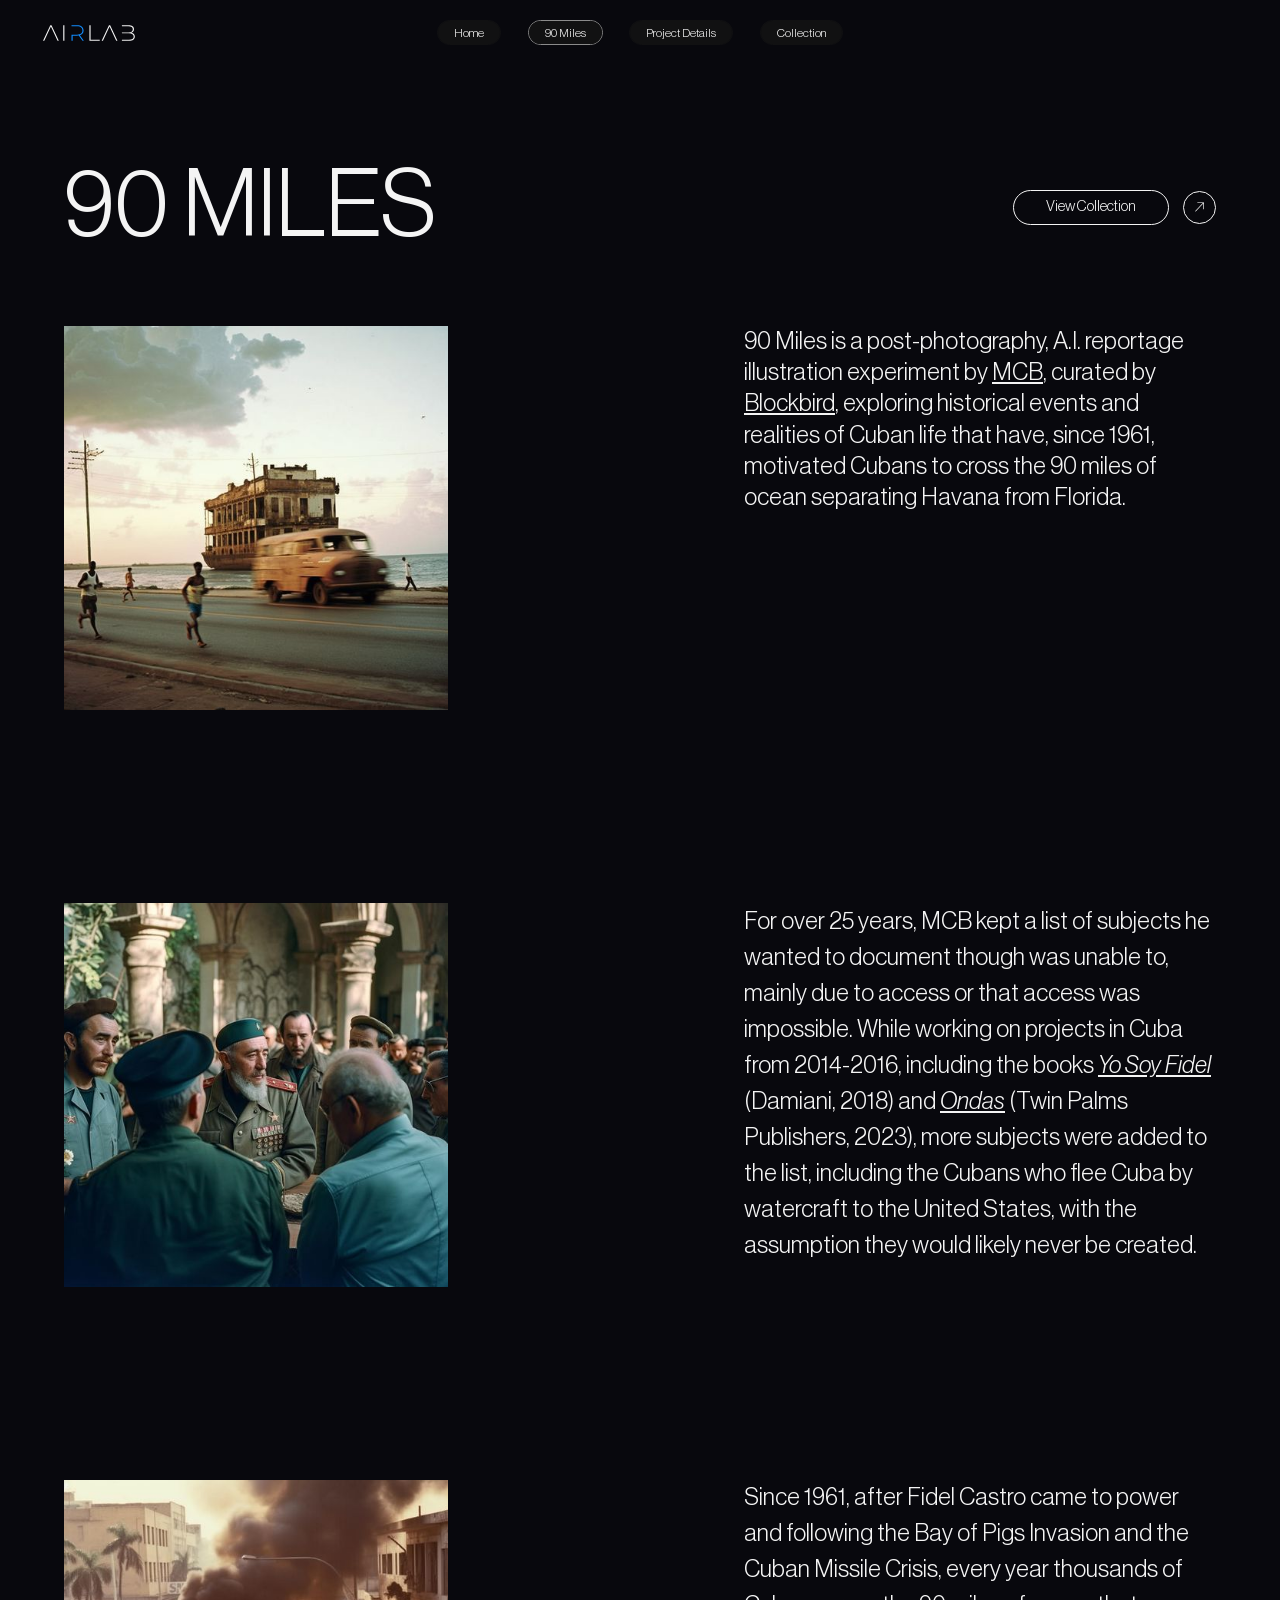
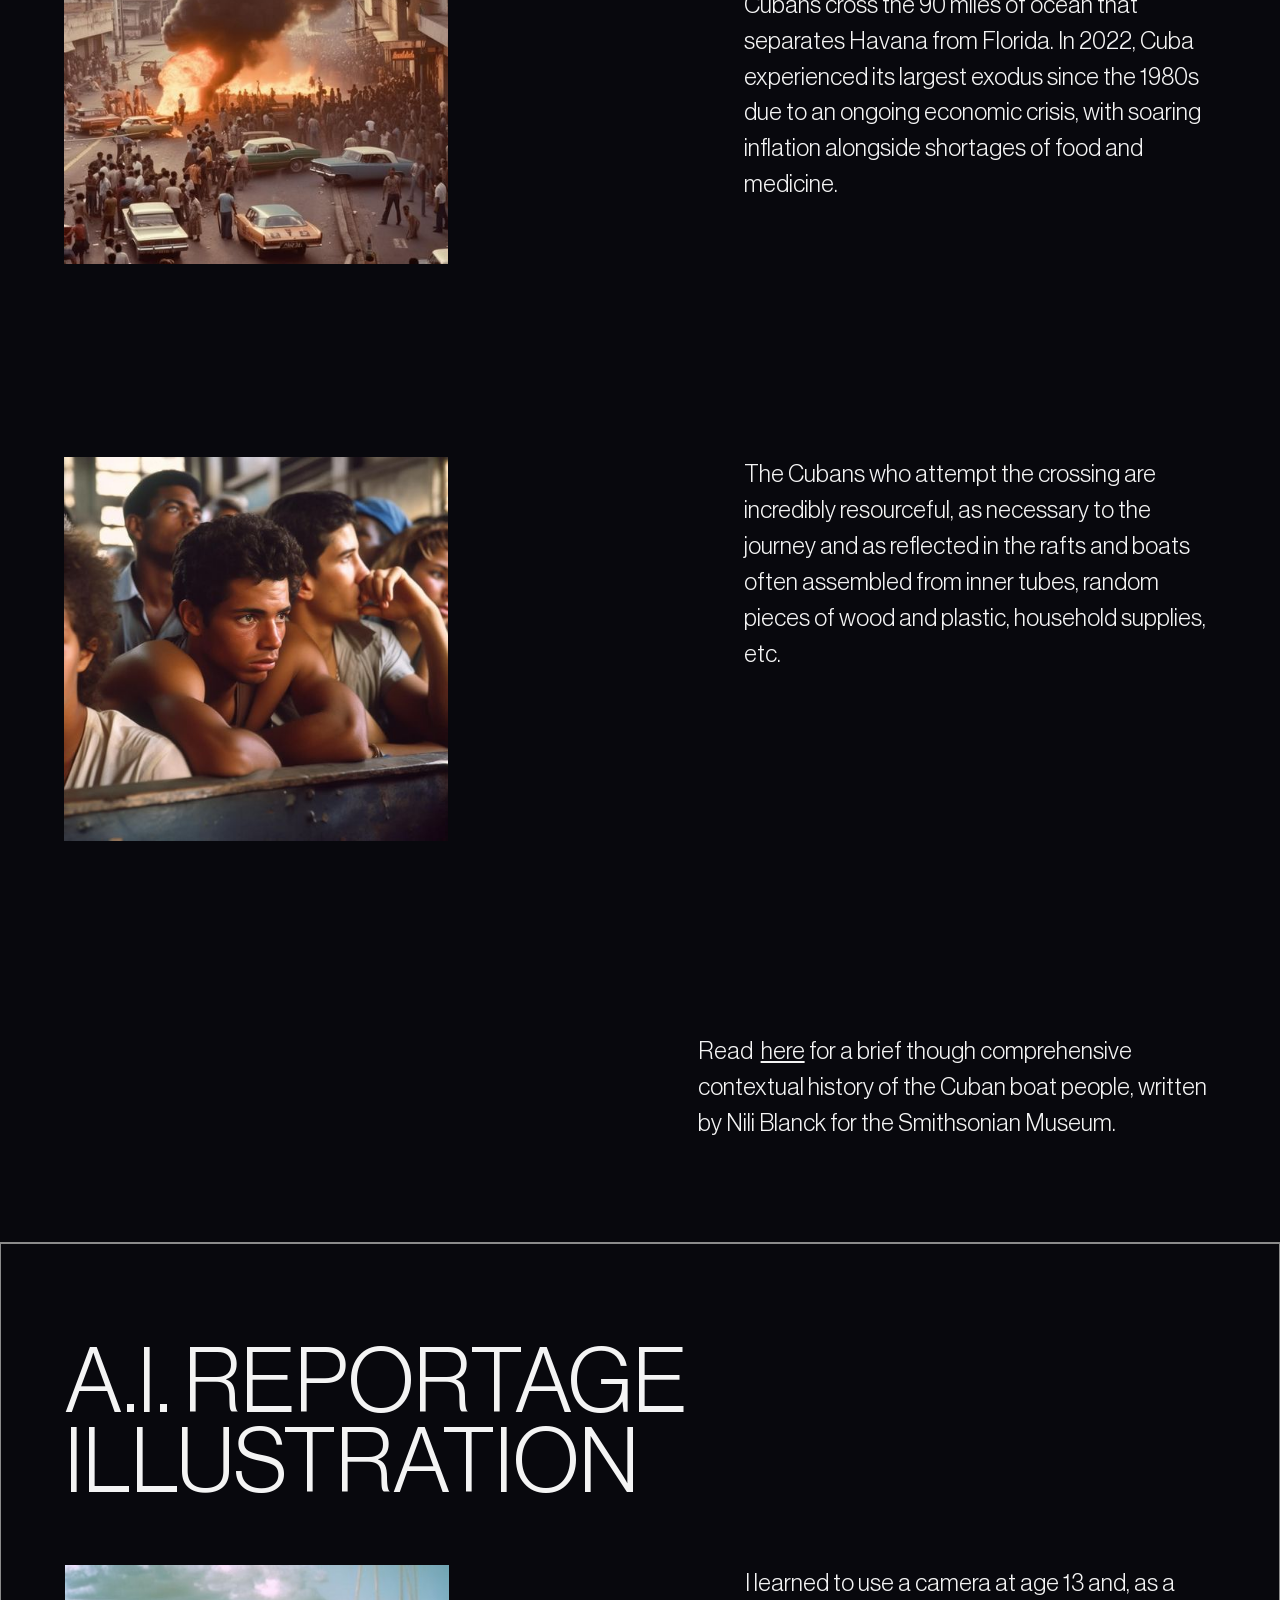
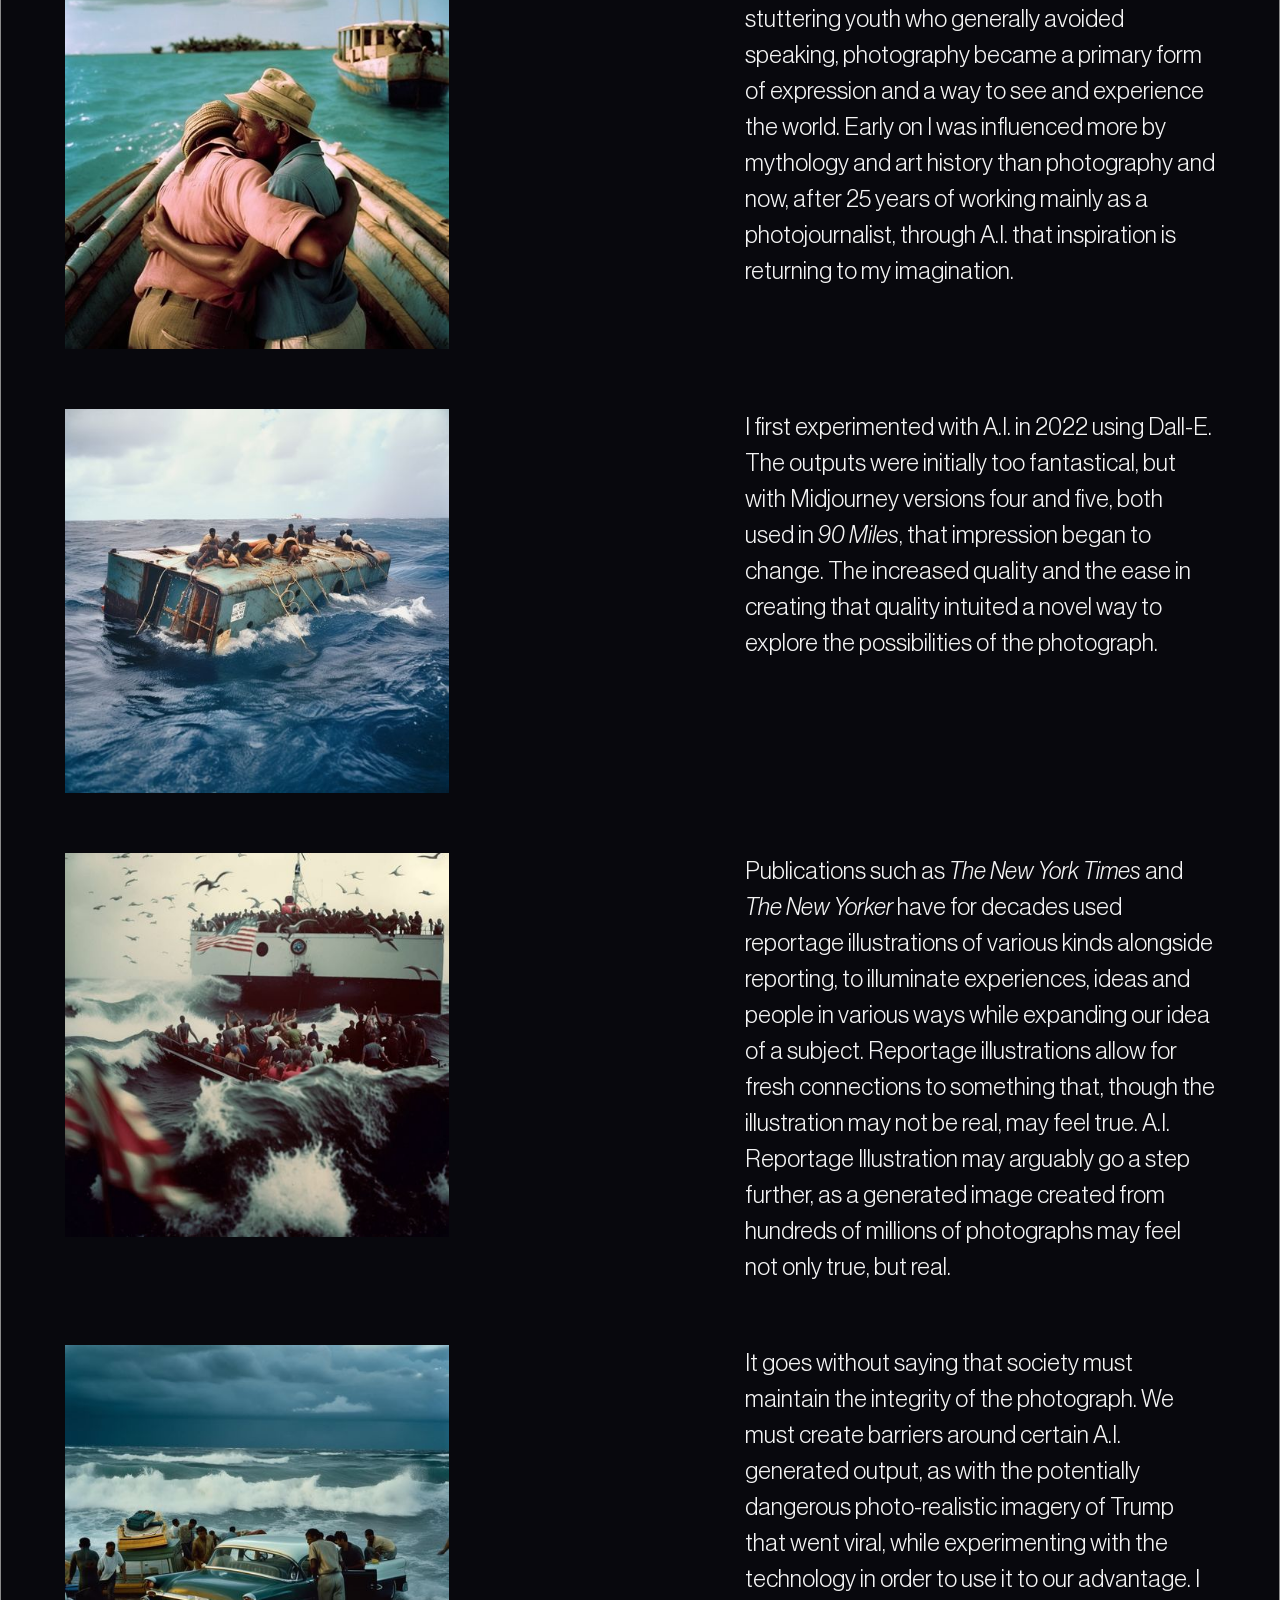
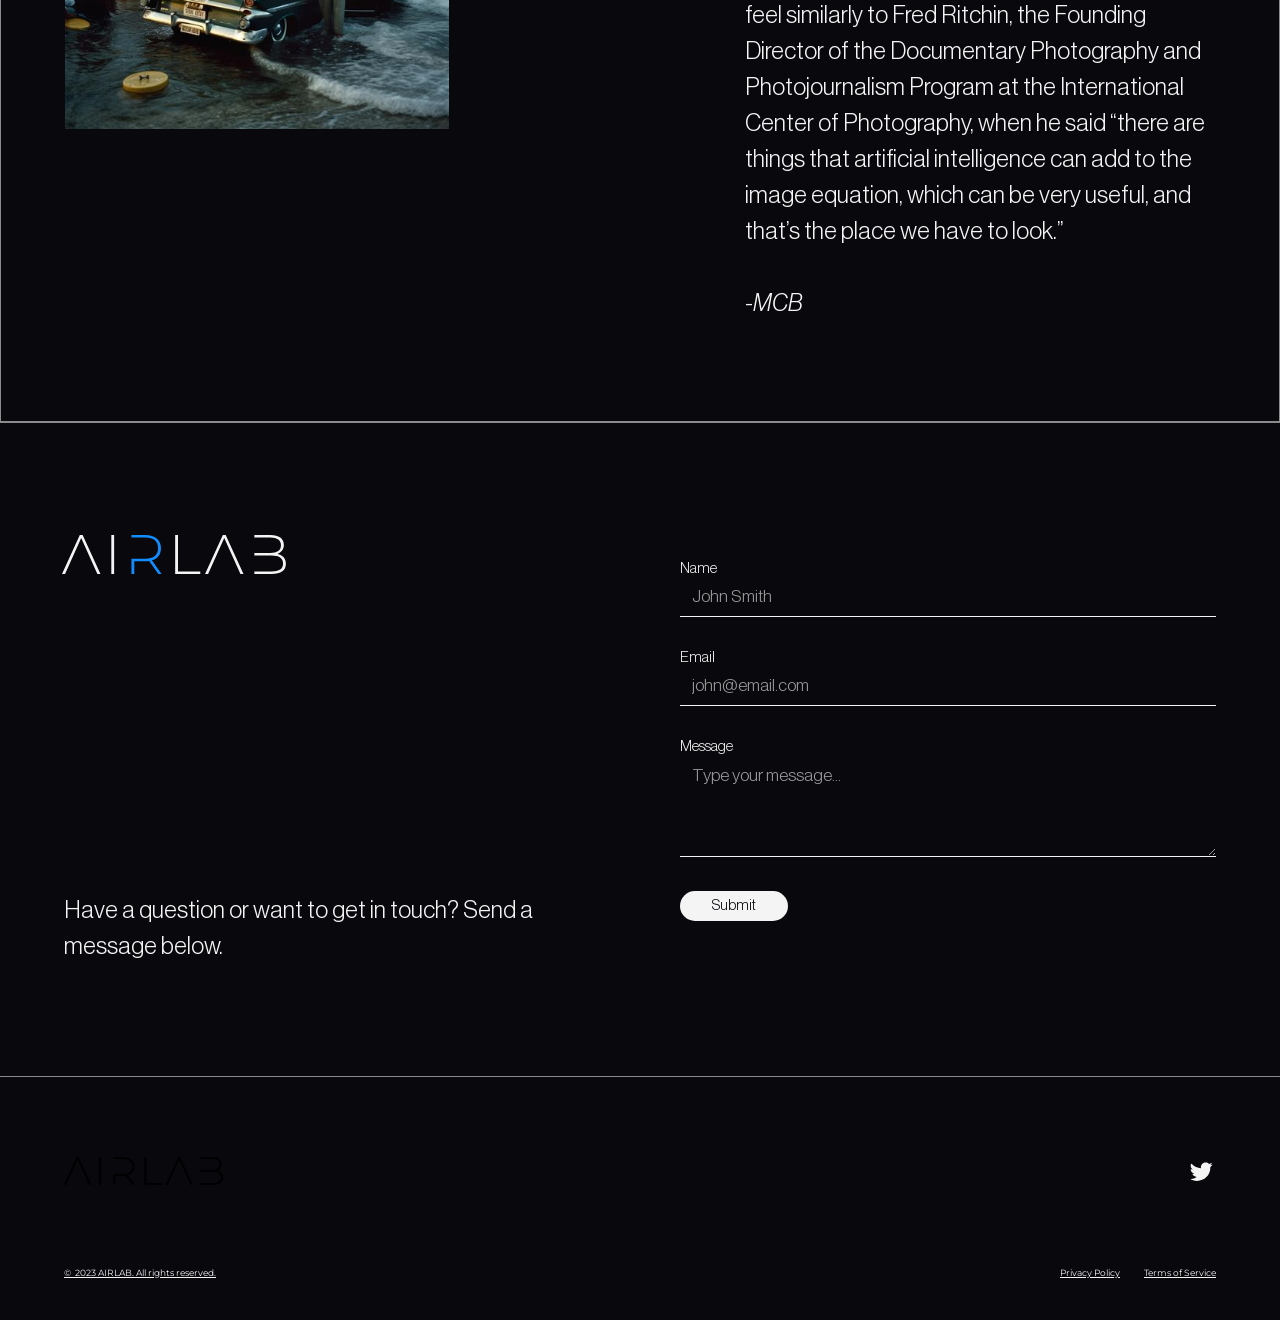
==== commit 447738c4: "Clean up static site and remove legacy Webflow runtime" ====
--- a/90-miles.html
+++ b/90-miles.html
@@ -1,30 +1,27 @@
-<!DOCTYPE html><!--  This site was created in Webflow. https://webflow.com  --><!--  Last Published: Tue Mar 31 2026 03:06:00 GMT+0000 (Coordinated Universal Time)  -->
-<html data-wf-page="6429af6613003e2ba5e42a3a" data-wf-site="6420b85f418cab1eb0f9689f">
+<!DOCTYPE html>
+<html>
 <head>
   <meta charset="utf-8">
   <title>90 Miles</title>
   <meta content="90 Miles" property="og:title">
   <meta content="90 Miles" property="twitter:title">
   <meta content="width=device-width, initial-scale=1" name="viewport">
-  <meta content="Webflow" name="generator">
   <link href="css/normalize.css" rel="stylesheet" type="text/css">
-  <link href="css/webflow.css" rel="stylesheet" type="text/css">
-  <link href="css/airlabs.webflow.css" rel="stylesheet" type="text/css">
+  <link href="css/core.css" rel="stylesheet" type="text/css">
+  <link href="css/site.css" rel="stylesheet" type="text/css">
   <link href="https://fonts.googleapis.com" rel="preconnect">
   <link href="https://fonts.gstatic.com" rel="preconnect" crossorigin="anonymous">
-  <script src="https://ajax.googleapis.com/ajax/libs/webfont/1.6.26/webfont.js" type="text/javascript"></script>
-  <script type="text/javascript">WebFont.load({  google: {    families: ["Montserrat:100,100italic,200,200italic,300,300italic,400,400italic,500,500italic,600,600italic,700,700italic,800,800italic,900,900italic"]  }});</script>
-  <script type="text/javascript">!function(o,c){var n=c.documentElement,t=" w-mod-";n.className+=t+"js",("ontouchstart"in o||o.DocumentTouch&&c instanceof DocumentTouch)&&(n.className+=t+"touch")}(window,document);</script>
+  <link href="https://fonts.googleapis.com/css2?family=Montserrat:wght@100..900&display=swap" rel="stylesheet">
   <link href="images/favicon.png" rel="shortcut icon" type="image/x-icon">
   <link href="images/webclip.png" rel="apple-touch-icon">
 </head>
 <body class="body-3">
-  <section data-w-id="832a73df-782e-8b26-f439-b4c85000b576" class="navbar">
+  <section class="navbar">
     <div data-animation="over-right" data-collapse="medium" data-duration="300" data-easing="ease" data-easing2="ease" data-no-scroll="1" role="banner" class="mobile-navbar w-nav">
       <div class="div-block-5">
-        <a href="index.html" class="brand w-nav-brand"><img src="images/svg.svg" loading="lazy" data-w-id="832a73df-782e-8b26-f439-b4c85000b57a" alt="" class="image-5"></a>
+        <a href="index.html" class="brand w-nav-brand"><img src="images/svg.svg" loading="lazy" alt="" class="image-5"></a>
         <div class="menu-button-2 w-nav-button">
-          <div data-w-id="832a73df-782e-8b26-f439-b4c85000b58c" class="icon w-icon-nav-menu"></div>
+          <div class="icon w-icon-nav-menu"></div>
         </div>
         <nav role="navigation" class="nav-menu-2 w-nav-menu">
           <a href="index.html" class="link-block mobile w-inline-block">
@@ -44,41 +41,36 @@
           </a>
           <a href="gallery.html" class="link-block mobile w-inline-block">
             <div class="frame-37 home">
-              <div class="text-24">Gallery</div>
+              <div class="text-24">Collection</div>
             </div>
           </a>
         </nav>
       </div>
     </div>
-    <div data-w-id="832a73df-782e-8b26-f439-b4c85000b58d" class="navbar-2-2">
+    <div class="navbar-2-2">
       <div class="container-2">
-        <div data-w-id="832a73df-782e-8b26-f439-b4c85000b58f" class="column-5">
+        <div class="column-5">
           <a href="index.html" class="link-block-17 w-inline-block"><img src="images/svg.svg" loading="lazy" alt="" class="image-7"></a>
         </div>
         <div class="column-6">
-          <a data-w-id="832a73df-782e-8b26-f439-b4c85000b593" href="index.html" class="link-block w-inline-block">
+          <a href="index.html" class="link-block w-inline-block">
             <div class="frame-37 home">
               <div class="text-24">Home</div>
             </div>
           </a>
-          <a data-w-id="832a73df-782e-8b26-f439-b4c85000b597" href="90-miles.html" aria-current="page" class="link-block w-inline-block w--current">
+          <a href="90-miles.html" aria-current="page" class="link-block w-inline-block w--current">
             <div class="frame-37 home">
               <div class="text-24">90 Miles</div>
             </div>
           </a>
-          <a data-w-id="832a73df-782e-8b26-f439-b4c85000b59b" href="project-details.html" class="link-block w-inline-block">
+          <a href="project-details.html" class="link-block w-inline-block">
             <div class="frame-37 home">
               <div class="text-24">Project Details</div>
             </div>
           </a>
-          <a data-w-id="832a73df-782e-8b26-f439-b4c85000b59f" href="gallery.html" class="link-block w-inline-block">
-            <div class="frame-37 home">
-              <div class="text-24">Gallery</div>
-            </div>
-          </a>
-          <a href="https://opensea.io/collection/90-miles" target="_blank" class="link-block w-inline-block">
-            <div class="frame-37 home">
-              <div class="text-24">Opensea</div>
+          <a href="gallery.html" class="link-block w-inline-block">
+            <div class="frame-37 home">
+              <div class="text-24">Collection</div>
             </div>
           </a>
         </div>
@@ -93,50 +85,50 @@
         <div class="frame-678">
           <a href="gallery.html" class="link-block-31 w-inline-block">
             <div class="frame-680">
-              <div class="text-94">View Gallery</div>
+              <div class="text-94">View Collection</div>
             </div>
           </a>
           <a href="gallery.html" class="w-inline-block">
-            <div class="frame-682"><img src="https://uploads-ssl.webflow.com/64247922a3cb03603d309e0a/64247922a3cb030fa7309e25_Vectors-Wrapper.svg" loading="lazy" width="15" height="15" alt="" class="vectors-wrapper-25"></div>
+            <div class="frame-682"><img src="images/64247922a3cb030fa7309e25_Vectors-Wrapper.svg" loading="lazy" width="15" height="15" alt="" class="vectors-wrapper-25"></div>
           </a>
         </div>
       </div>
       <div class="body-6">
-        <div class="div-block-10"><img class="_13demarzo-15-10" src="images/cubaconditions-1.jpg" width="506" height="501" alt="" style="opacity:0" sizes="(max-width: 991px) 100vw, 30vw" data-w-id="e7af61c1-1dc5-8c49-b787-6d7edbc4ce36" loading="lazy" srcset="images/cubaconditions-1-p-500.jpg 500w, images/cubaconditions-1-p-800.jpg 800w, images/cubaconditions-1.jpg 1024w">
-          <div data-w-id="e7af61c1-1dc5-8c49-b787-6d7edbc4ce27" style="opacity:0" class="text-100">90 Miles is a post-photography, A.I. reportage illustration experiment by <a href="https://twitter.com/punk4803" target="_blank" class="link-13">MCB</a>, curated by <a href="https://twitter.com/_blockbird" target="_blank" class="link-14">Blockbird</a>, exploring historical events and realities of Cuban life that have, since 1961, motivated Cubans to cross the 90 miles of ocean separating Havana from Florida.</div>
-        </div>
-        <div class="div-block-10"><img class="_13demarzo-15-10" src="images/unnamed.jpg" width="520" height="501" alt="" style="opacity:0" sizes="(max-width: 991px) 100vw, 30vw" data-w-id="e7af61c1-1dc5-8c49-b787-6d7edbc4ce37" loading="lazy" srcset="images/unnamed-p-500.jpg 500w, images/unnamed-p-800.jpg 800w, images/unnamed.jpg 1024w">
-          <div data-w-id="e7af61c1-1dc5-8c49-b787-6d7edbc4ce33" style="opacity:0" class="text-101">For over 25 years, MCB kept a list of subjects he wanted to document though was unable to, mainly due to access or that access was impossible. While working on projects in Cuba from 2014-2016, including the books <a href="https://michaelchristopherbrown.com/yo-soy-fidel-book" target="_blank" class="link-32"><em>Yo Soy Fidel</em></a> (Damiani, 2018) and <a href="https://michaelchristopherbrown.com/cuba/lasondas" target="_blank" class="link-33"><em>Ondas</em></a> (Twin Palms Publishers, 2023), more subjects were added to the list, including the Cubans who flee Cuba by watercraft to the United States, with the assumption they would likely never be created.</div>
-        </div>
-        <div class="div-block-10"><img class="_13demarzo-15-10" src="images/unnamed-1.jpg" alt="" style="opacity:0" sizes="(max-width: 991px) 100vw, 30vw" data-w-id="4b935cf5-7897-4945-cf32-d2335127854e" loading="lazy" srcset="images/unnamed-1-p-500.jpg 500w, images/unnamed-1-p-800.jpg 800w, images/unnamed-1.jpg 1024w">
-          <div data-w-id="e7af61c1-1dc5-8c49-b787-6d7edbc4ce38" style="opacity:0" class="[base64]">Since 1961, after Fidel Castro came to power and following the Bay of Pigs Invasion and the Cuban Missile Crisis, every year thousands of Cubans cross the 90 miles of ocean that separates Havana from Florida. In 2022, Cuba experienced its largest exodus since the 1980s due to an ongoing economic crisis, with soaring inflation alongside shortages of food and medicine.<br></div>
+        <div class="div-block-10"><img class="_13demarzo-15-10" src="images/cubaconditions-1.jpg" width="506" height="501" alt="" sizes="(max-width: 991px) 100vw, 30vw" loading="lazy" srcset="images/cubaconditions-1-p-500.jpg 500w, images/cubaconditions-1-p-800.jpg 800w, images/cubaconditions-1.jpg 1024w">
+          <div class="text-100">90 Miles is a post-photography, A.I. reportage illustration experiment by <a href="https://twitter.com/punk4803" target="_blank" class="link-13">MCB</a>, curated by <a href="https://twitter.com/_blockbird" target="_blank" class="link-14">Blockbird</a>, exploring historical events and realities of Cuban life that have, since 1961, motivated Cubans to cross the 90 miles of ocean separating Havana from Florida.</div>
+        </div>
+        <div class="div-block-10"><img class="_13demarzo-15-10" src="images/unnamed.jpg" width="520" height="501" alt="" sizes="(max-width: 991px) 100vw, 30vw" loading="lazy" srcset="images/unnamed-p-500.jpg 500w, images/unnamed-p-800.jpg 800w, images/unnamed.jpg 1024w">
+          <div class="text-101">For over 25 years, MCB kept a list of subjects he wanted to document though was unable to, mainly due to access or that access was impossible. While working on projects in Cuba from 2014-2016, including the books <a href="https://michaelchristopherbrown.com/yo-soy-fidel-book" target="_blank" class="link-32"><em>Yo Soy Fidel</em></a> (Damiani, 2018) and <a href="https://michaelchristopherbrown.com/cuba/lasondas" target="_blank" class="link-33"><em>Ondas</em></a> (Twin Palms Publishers, 2023), more subjects were added to the list, including the Cubans who flee Cuba by watercraft to the United States, with the assumption they would likely never be created.</div>
+        </div>
+        <div class="div-block-10"><img class="_13demarzo-15-10" src="images/unnamed-1.jpg" alt="" sizes="(max-width: 991px) 100vw, 30vw" loading="lazy" srcset="images/unnamed-1-p-500.jpg 500w, images/unnamed-1-p-800.jpg 800w, images/unnamed-1.jpg 1024w">
+          <div class="[base64]">Since 1961, after Fidel Castro came to power and following the Bay of Pigs Invasion and the Cuban Missile Crisis, every year thousands of Cubans cross the 90 miles of ocean that separates Havana from Florida. In 2022, Cuba experienced its largest exodus since the 1980s due to an ongoing economic crisis, with soaring inflation alongside shortages of food and medicine.<br></div>
         </div>
         <div class="div-block-10"><img src="images/unnamed-2.jpg" loading="lazy" width="1100" height="1100" alt="" srcset="images/unnamed-2-p-500.jpg 500w, images/unnamed-2-p-800.jpg 800w, images/unnamed-2.jpg 1024w" sizes="(max-width: 991px) 100vw, 30vw" class="_13demarzo-15-10">
-          <div data-w-id="54a3e746-3ed6-321a-c03f-7511d0f3483c" style="opacity:0" class="[base64]">The Cubans who attempt the crossing are incredibly resourceful, as necessary to the journey and as reflected in the rafts and boats often assembled from inner tubes, random pieces of wood and plastic, household supplies, etc.</div>
+          <div class="[base64]">The Cubans who attempt the crossing are incredibly resourceful, as necessary to the journey and as reflected in the rafts and boats often assembled from inner tubes, random pieces of wood and plastic, household supplies, etc.</div>
         </div>
         <div class="div-block-10">
-          <div data-w-id="47b25d33-949e-6ca7-9eed-1980ff0ca166" style="opacity:0" class="[base64]">Read  <a href="https://www.smithsonianmag.com/smithsonian-institution/a-makeshift-raft-speaks-to-the-risks-cubans-took-to-escape-their-homeland-180980127/" target="_blank" class="link-12">here</a> for a brief though comprehensive contextual history of the Cuban boat people, written by Nili Blanck for the Smithsonian Museum.</div>
+          <div class="[base64]">Read  <a href="https://www.smithsonianmag.com/smithsonian-institution/a-makeshift-raft-speaks-to-the-risks-cubans-took-to-escape-their-homeland-180980127/" target="_blank" class="link-12">here</a> for a brief though comprehensive contextual history of the Cuban boat people, written by Nili Blanck for the Smithsonian Museum.</div>
         </div>
       </div>
     </div>
     <div class="_90-miles-4">
       <div class="heading-4">
-        <div data-w-id="9b44ce66-23bb-0ccb-bcfb-563efd248111" style="opacity:0" class="text-147">90 MILES</div>
+        <div class="text-147">90 MILES</div>
       </div>
       <div class="right-4">
-        <div data-w-id="9b44ce66-23bb-0ccb-bcfb-563efd248114" style="opacity:0" class="text-148">90 Miles is a post-photography, A.I. reportage illustration experiment by <a href="https://twitter.com/punk4803" target="_blank" class="link-20">MCB</a>, curated by <a href="https://twitter.com/_blockbird" target="_blank" class="link-21">Blockbird</a>, exploring historical events and realities of Cuban life that have, since 1961, motivated Cubans to cross the 90 miles of ocean separating Havana from Florida.</div><img class="_13demarzo-15-13" src="images/cubaconditions-1.jpg" width="168" height="168" alt="" style="opacity:0" sizes="(max-width: 479px) 92vw, (max-width: 767px) 95vw, (max-width: 991px) 96vw, 100vw" data-w-id="9b44ce66-23bb-0ccb-bcfb-563efd24811a" loading="lazy" srcset="images/cubaconditions-1-p-500.jpg 500w, images/cubaconditions-1-p-800.jpg 800w, images/cubaconditions-1.jpg 1024w">
-        <div data-w-id="9b44ce66-23bb-0ccb-bcfb-563efd248116" style="opacity:0" class="text-149">For over 25 years, MCB kept a list of subjects he wanted to document though was unable to, mainly due to access or that access was impossible. While working on projects in Cuba from 2014-2016, including the books <a href="https://michaelchristopherbrown.com/yo-soy-fidel-book" target="_blank" class="link-34"><em>Yo Soy Fidel</em></a> (Damiani, 2018) and <a href="https://michaelchristopherbrown.com/cuba/lasondas" target="_blank" class="link-35"><em>Ondas</em></a> (Twin Palms Publishers, 2023), more subjects were added to the list, including the Cubans who flee Cuba by watercraft to the United States, with the assumption they would likely never be created.</div><img class="_13demarzo-15-13" src="images/unnamed.jpg" width="168" height="168" alt="" style="opacity:0" sizes="(max-width: 479px) 92vw, (max-width: 767px) 95vw, (max-width: 991px) 96vw, 100vw" data-w-id="9b44ce66-23bb-0ccb-bcfb-563efd248119" loading="lazy" srcset="images/unnamed-p-500.jpg 500w, images/unnamed-p-800.jpg 800w, images/unnamed.jpg 1024w">
-        <div class="text-149"><br>‍Since 1961, after Fidel Castro came to power and following the Bay of Pigs Invasion and the Cuban Missile Crisis, every year thousands of Cubans cross the 90 miles of ocean that separates Havana from Florida. In 2022, Cuba experienced its largest exodus since the 1980s due to an ongoing economic crisis, with soaring inflation alongside shortages of food and medicine</div><img class="mobile-pic-big" src="images/unnamed-1.jpg" width="350" height="350" alt="" style="opacity:0" sizes="(max-width: 479px) 92vw, (max-width: 767px) 95vw, (max-width: 991px) 96vw, 100vw" data-w-id="9b44ce66-23bb-0ccb-bcfb-563efd24811d" loading="lazy" srcset="images/unnamed-1-p-500.jpg 500w, images/unnamed-1-p-800.jpg 800w, images/unnamed-1.jpg 1024w">
-        <div data-w-id="9b44ce66-23bb-0ccb-bcfb-563efd24811b" style="opacity:0" class="text-149">The Cubans who attempt the crossing are incredibly resourceful, as necessary to the journey and as reflected in the rafts and boats often assembled from inner tubes, random pieces of wood and plastic, household supplies, etc.</div><img class="_13demarzo-15-14" src="images/unnamed-2.jpg" width="350" height="350" alt="" style="opacity:0" sizes="(max-width: 479px) 92vw, (max-width: 767px) 95vw, (max-width: 991px) 96vw, 100vw" data-w-id="81a73690-c575-6153-b520-e1b9a962cde7" loading="lazy" srcset="images/unnamed-2-p-500.jpg 500w, images/unnamed-2-p-800.jpg 800w, images/unnamed-2.jpg 1024w">
-        <div data-w-id="9b44ce66-23bb-0ccb-bcfb-563efd24811e" style="opacity:0" class="read-here-for-a-brief-though-comprehensive-contextual-history-of-the-cuban-boat-people-written-by-nili-blanck-for-the-smithsonian-museum-2">Read  <a href="https://www.smithsonianmag.com/smithsonian-institution/a-makeshift-raft-speaks-to-the-risks-cubans-took-to-escape-their-homeland-180980127/" target="_blank" class="link-19">here</a> for a brief and comprehensive contextual history of the Cuban boat people, written by Nili Blanck for the Smithsonian Museum.</div>
+        <div class="text-148">90 Miles is a post-photography, A.I. reportage illustration experiment by <a href="https://twitter.com/punk4803" target="_blank" class="link-20">MCB</a>, curated by <a href="https://twitter.com/_blockbird" target="_blank" class="link-21">Blockbird</a>, exploring historical events and realities of Cuban life that have, since 1961, motivated Cubans to cross the 90 miles of ocean separating Havana from Florida.</div><img class="_13demarzo-15-13" src="images/cubaconditions-1.jpg" width="168" height="168" alt="" sizes="(max-width: 479px) 92vw, (max-width: 767px) 95vw, (max-width: 991px) 96vw, 100vw" loading="lazy" srcset="images/cubaconditions-1-p-500.jpg 500w, images/cubaconditions-1-p-800.jpg 800w, images/cubaconditions-1.jpg 1024w">
+        <div class="text-149">For over 25 years, MCB kept a list of subjects he wanted to document though was unable to, mainly due to access or that access was impossible. While working on projects in Cuba from 2014-2016, including the books <a href="https://michaelchristopherbrown.com/yo-soy-fidel-book" target="_blank" class="link-34"><em>Yo Soy Fidel</em></a> (Damiani, 2018) and <a href="https://michaelchristopherbrown.com/cuba/lasondas" target="_blank" class="link-35"><em>Ondas</em></a> (Twin Palms Publishers, 2023), more subjects were added to the list, including the Cubans who flee Cuba by watercraft to the United States, with the assumption they would likely never be created.</div><img class="_13demarzo-15-13" src="images/unnamed.jpg" width="168" height="168" alt="" sizes="(max-width: 479px) 92vw, (max-width: 767px) 95vw, (max-width: 991px) 96vw, 100vw" loading="lazy" srcset="images/unnamed-p-500.jpg 500w, images/unnamed-p-800.jpg 800w, images/unnamed.jpg 1024w">
+        <div class="text-149"><br>‍Since 1961, after Fidel Castro came to power and following the Bay of Pigs Invasion and the Cuban Missile Crisis, every year thousands of Cubans cross the 90 miles of ocean that separates Havana from Florida. In 2022, Cuba experienced its largest exodus since the 1980s due to an ongoing economic crisis, with soaring inflation alongside shortages of food and medicine</div><img class="mobile-pic-big" src="images/unnamed-1.jpg" width="350" height="350" alt="" sizes="(max-width: 479px) 92vw, (max-width: 767px) 95vw, (max-width: 991px) 96vw, 100vw" loading="lazy" srcset="images/unnamed-1-p-500.jpg 500w, images/unnamed-1-p-800.jpg 800w, images/unnamed-1.jpg 1024w">
+        <div class="text-149">The Cubans who attempt the crossing are incredibly resourceful, as necessary to the journey and as reflected in the rafts and boats often assembled from inner tubes, random pieces of wood and plastic, household supplies, etc.</div><img class="_13demarzo-15-14" src="images/unnamed-2.jpg" width="350" height="350" alt="" sizes="(max-width: 479px) 92vw, (max-width: 767px) 95vw, (max-width: 991px) 96vw, 100vw" loading="lazy" srcset="images/unnamed-2-p-500.jpg 500w, images/unnamed-2-p-800.jpg 800w, images/unnamed-2.jpg 1024w">
+        <div class="read-here-for-a-brief-though-comprehensive-contextual-history-of-the-cuban-boat-people-written-by-nili-blanck-for-the-smithsonian-museum-2">Read  <a href="https://www.smithsonianmag.com/smithsonian-institution/a-makeshift-raft-speaks-to-the-risks-cubans-took-to-escape-their-homeland-180980127/" target="_blank" class="link-19">here</a> for a brief and comprehensive contextual history of the Cuban boat people, written by Nili Blanck for the Smithsonian Museum.</div>
         <div class="frame-726">
           <a href="gallery.html" class="link-block-32 w-inline-block">
-            <div data-w-id="9b44ce66-23bb-0ccb-bcfb-563efd248127" style="opacity:0" class="frame-749">
-              <div class="text-149">View Gallery</div>
+            <div class="frame-749">
+              <div class="text-149">View Collection</div>
             </div>
           </a>
           <a href="gallery.html" class="w-inline-block">
-            <div data-w-id="9b44ce66-23bb-0ccb-bcfb-563efd24812a" style="opacity:0" class="frame-752"><img src="https://uploads-ssl.webflow.com/64247922a3cb03603d309e0a/642604b00004e54ddb1ceff0_Vectors-Wrapper.svg" loading="lazy" width="15" height="15" alt="" class="vectors-wrapper-42"></div>
+            <div class="frame-752"><img src="images/642604b00004e54ddb1ceff0_Vectors-Wrapper.svg" loading="lazy" width="15" height="15" alt="" class="vectors-wrapper-42"></div>
           </a>
         </div>
       </div>
@@ -145,84 +137,78 @@
   <div class="a-i-reporting">
     <div id="ai-reporting" class="mcb-on-reporting-desktop">
       <div class="frame-684">
-        <div data-w-id="022d6bd8-f7a8-f1f2-9c86-91898d1250e6" style="opacity:0" class="text-97">A.I. Reportage<br>Illustration</div>
-        <div class="div-block-10"><img class="_13demarzo-15-10" src="images/thejourney-20.jpg" width="520" height="501" alt="" style="opacity:0" sizes="(max-width: 991px) 100vw, 30vw" data-w-id="d6416a57-0771-e576-0525-f92b73e5c80a" loading="lazy" srcset="images/thejourney-20-p-500.jpg 500w, images/thejourney-20-p-800.jpg 800w, images/thejourney-20.jpg 1024w">
-          <div data-w-id="d6416a57-0771-e576-0525-f92b73e5c806" style="opacity:0" class="[base64]">I learned to use a camera at age 13 and, as a stuttering youth who generally avoided speaking, photography became a primary form of expression and a way to see and experience the world. Early on I was influenced more by mythology and art history than photography and now, after 25 years of working mainly as a photojournalist, through A.I. that inspiration is returning to my imagination.</div>
-        </div>
-        <div class="div-block-10"><img class="_13demarzo-15-10" src="images/sinking-9.jpg" width="520" height="501" alt="" style="opacity:0" sizes="(max-width: 991px) 100vw, 30vw" data-w-id="9d49d91d-0248-0c06-1880-38915701e361" loading="lazy" srcset="images/sinking-9-p-500.jpg 500w, images/sinking-9-p-800.jpg 800w, images/sinking-9.jpg 1024w">
-          <div data-w-id="9d49d91d-0248-0c06-1880-38915701e362" style="opacity:0" class="[base64]">I first experimented with A.I. in 2022 using Dall-E. The outputs were initially too fantastical, but with Midjourney versions four and five, both used in <em>90 Miles</em>, that impression began to change. The increased quality and the ease in creating that quality intuited a novel way to explore the possibilities of the photograph.</div>
-        </div>
-        <div class="div-block-10"><img class="_13demarzo-15-10" src="images/americancoastguard-1-1.jpg" width="506" height="501" alt="" style="opacity:0" sizes="(max-width: 991px) 100vw, 30vw" data-w-id="d6416a57-0771-e576-0525-f92b73e5c809" loading="lazy" srcset="images/americancoastguard-1-1-p-500.jpg 500w, images/americancoastguard-1-1-p-800.jpg 800w, images/americancoastguard-1-1.jpg 1024w">
-          <div data-w-id="38f09ca6-03b1-f723-d265-47afae2fdbf7" style="opacity:0" class="[base64]">Publications such as <em>The New York Times</em> and <em>The New Yorker</em> have for decades used reportage illustrations of various kinds alongside reporting, to illuminate experiences, ideas and people in various ways while expanding our idea of a subject. Reportage illustrations allow for fresh connections to something that, though the illustration may not be real, may feel true. A.I. Reportage Illustration may arguably go a step further, as a generated image created from hundreds of millions of photographs may feel not only true, but real.</div>
-        </div>
-        <div class="div-block-10"><img class="_13demarzo-15-10" src="images/unnamed-3.jpg" alt="" style="opacity:0" sizes="(max-width: 991px) 100vw, 30vw" data-w-id="ca9830e8-2dfb-5323-e884-8e2f86792ebc" loading="lazy" srcset="images/unnamed-3-p-500.jpg 500w, images/unnamed-3-p-800.jpg 800w, images/unnamed-3.jpg 1024w">
-          <div data-w-id="72684d16-667c-11ea-3d58-64dded0a9490" style="opacity:0" class="[base64]">It goes without saying that society must maintain the integrity of the photograph. We must create barriers around certain A.I. generated output, as with the potentially dangerous photo-realistic imagery of Trump that went viral, while experimenting with the technology in order to use it to our advantage. I feel similarly to Fred Ritchin, the Founding Director of the Documentary Photography and Photojournalism Program at the International Center of Photography, when he said “there are things that artificial intelligence can add to the image equation, which can be very useful, and that’s the place we have to look.” <br><br>-<em>MCB</em></div>
+        <div class="text-97">A.I. Reportage<br>Illustration</div>
+        <div class="div-block-10"><img class="_13demarzo-15-10" src="images/thejourney-20.jpg" width="520" height="501" alt="" sizes="(max-width: 991px) 100vw, 30vw" loading="lazy" srcset="images/thejourney-20-p-500.jpg 500w, images/thejourney-20-p-800.jpg 800w, images/thejourney-20.jpg 1024w">
+          <div class="[base64]">I learned to use a camera at age 13 and, as a stuttering youth who generally avoided speaking, photography became a primary form of expression and a way to see and experience the world. Early on I was influenced more by mythology and art history than photography and now, after 25 years of working mainly as a photojournalist, through A.I. that inspiration is returning to my imagination.</div>
+        </div>
+        <div class="div-block-10"><img class="_13demarzo-15-10" src="images/sinking-9.jpg" width="520" height="501" alt="" sizes="(max-width: 991px) 100vw, 30vw" loading="lazy" srcset="images/sinking-9-p-500.jpg 500w, images/sinking-9-p-800.jpg 800w, images/sinking-9.jpg 1024w">
+          <div class="[base64]">I first experimented with A.I. in 2022 using Dall-E. The outputs were initially too fantastical, but with Midjourney versions four and five, both used in <em>90 Miles</em>, that impression began to change. The increased quality and the ease in creating that quality intuited a novel way to explore the possibilities of the photograph.</div>
+        </div>
+        <div class="div-block-10"><img class="_13demarzo-15-10" src="images/americancoastguard-1-1.jpg" width="506" height="501" alt="" sizes="(max-width: 991px) 100vw, 30vw" loading="lazy" srcset="images/americancoastguard-1-1-p-500.jpg 500w, images/americancoastguard-1-1-p-800.jpg 800w, images/americancoastguard-1-1.jpg 1024w">
+          <div class="[base64]">Publications such as <em>The New York Times</em> and <em>The New Yorker</em> have for decades used reportage illustrations of various kinds alongside reporting, to illuminate experiences, ideas and people in various ways while expanding our idea of a subject. Reportage illustrations allow for fresh connections to something that, though the illustration may not be real, may feel true. A.I. Reportage Illustration may arguably go a step further, as a generated image created from hundreds of millions of photographs may feel not only true, but real.</div>
+        </div>
+        <div class="div-block-10"><img class="_13demarzo-15-10" src="images/unnamed-3.jpg" alt="" sizes="(max-width: 991px) 100vw, 30vw" loading="lazy" srcset="images/unnamed-3-p-500.jpg 500w, images/unnamed-3-p-800.jpg 800w, images/unnamed-3.jpg 1024w">
+          <div class="[base64]">It goes without saying that society must maintain the integrity of the photograph. We must create barriers around certain A.I. generated output, as with the potentially dangerous photo-realistic imagery of Trump that went viral, while experimenting with the technology in order to use it to our advantage. I feel similarly to Fred Ritchin, the Founding Director of the Documentary Photography and Photojournalism Program at the International Center of Photography, when he said “there are things that artificial intelligence can add to the image equation, which can be very useful, and that’s the place we have to look.” <br><br>-<em>MCB</em></div>
         </div>
       </div>
     </div>
     <div class="mcb-on-reporting-mobile">
       <div class="frame-753">
-        <div data-w-id="81a73690-c575-6153-b520-e1b9a962cde2" style="opacity:0" class="text-150">A.I. Reportage Illustration</div>
+        <div class="text-150">A.I. Reportage Illustration</div>
         <div class="frame-744">
-          <div data-w-id="81a73690-c575-6153-b520-e1b9a962cde5" style="opacity:0" class="text-151">I learned to use a camera at age 13 and, as a stuttering youth who generally avoided speaking, photography became a primary form of expression and a way to see and experience the world. Early on I was influenced more by mythology and art history than photography and now, after 25 years of working mainly as a photojournalist, through A.I. that inspiration is returning to my imagination.</div><img src="images/unnamed-3.jpg" loading="lazy" width="168" height="168" alt="" srcset="images/unnamed-3-p-500.jpg 500w, images/unnamed-3-p-800.jpg 800w, images/unnamed-3.jpg 1024w" sizes="(max-width: 479px) 91vw, (max-width: 767px) 95vw, (max-width: 991px) 96vw, 100vw" class="mobile-small-pic">
-          <div class="[base64]">I first experimented with A.I. in 2022 using Dall-E. The outputs were initially too fantastical, but with Midjourney versions four and five, both used in <em>90 Miles</em>, that impression began to change. The increased quality and the ease in creating that quality intuited a novel way to explore the possibilities of the photograph.</div><img class="mobile-small-pic" src="images/thejourney-20.jpg" width="168" height="168" alt="" style="opacity:0" sizes="(max-width: 479px) 91vw, (max-width: 767px) 95vw, (max-width: 991px) 96vw, 100vw" data-w-id="81a73690-c575-6153-b520-e1b9a962cdec" loading="lazy" srcset="images/thejourney-20-p-500.jpg 500w, images/thejourney-20-p-800.jpg 800w, images/thejourney-20.jpg 1024w">
-          <div data-w-id="81a73690-c575-6153-b520-e1b9a962cde8" style="opacity:0" class="[base64]">Publications such as <em>The New York Times</em> and <em>The New Yorker</em> have for decades used reportage illustrations of various kinds alongside reporting, to illuminate experiences, ideas and people in various ways while expanding our idea of a subject. Reportage illustrations allow for fresh connections to something that, though the illustration may not be real, may feel true. A.I. Reportage Illustration may arguably go a step further, as a generated image created from hundreds of millions of photographs may feel not only true, but real.</div><img src="images/sinking-9.jpg" loading="lazy" sizes="(max-width: 479px) 91vw, (max-width: 767px) 95vw, (max-width: 991px) 96vw, 100vw" srcset="images/sinking-9-p-500.jpg 500w, images/sinking-9-p-800.jpg 800w, images/sinking-9.jpg 1024w" alt="">
+          <div class="text-151">I learned to use a camera at age 13 and, as a stuttering youth who generally avoided speaking, photography became a primary form of expression and a way to see and experience the world. Early on I was influenced more by mythology and art history than photography and now, after 25 years of working mainly as a photojournalist, through A.I. that inspiration is returning to my imagination.</div><img src="images/unnamed-3.jpg" loading="lazy" width="168" height="168" alt="" srcset="images/unnamed-3-p-500.jpg 500w, images/unnamed-3-p-800.jpg 800w, images/unnamed-3.jpg 1024w" sizes="(max-width: 479px) 91vw, (max-width: 767px) 95vw, (max-width: 991px) 96vw, 100vw" class="mobile-small-pic">
+          <div class="[base64]">I first experimented with A.I. in 2022 using Dall-E. The outputs were initially too fantastical, but with Midjourney versions four and five, both used in <em>90 Miles</em>, that impression began to change. The increased quality and the ease in creating that quality intuited a novel way to explore the possibilities of the photograph.</div><img class="mobile-small-pic" src="images/thejourney-20.jpg" width="168" height="168" alt="" sizes="(max-width: 479px) 91vw, (max-width: 767px) 95vw, (max-width: 991px) 96vw, 100vw" loading="lazy" srcset="images/thejourney-20-p-500.jpg 500w, images/thejourney-20-p-800.jpg 800w, images/thejourney-20.jpg 1024w">
+          <div class="[base64]">Publications such as <em>The New York Times</em> and <em>The New Yorker</em> have for decades used reportage illustrations of various kinds alongside reporting, to illuminate experiences, ideas and people in various ways while expanding our idea of a subject. Reportage illustrations allow for fresh connections to something that, though the illustration may not be real, may feel true. A.I. Reportage Illustration may arguably go a step further, as a generated image created from hundreds of millions of photographs may feel not only true, but real.</div><img src="images/sinking-9.jpg" loading="lazy" sizes="(max-width: 479px) 91vw, (max-width: 767px) 95vw, (max-width: 991px) 96vw, 100vw" srcset="images/sinking-9-p-500.jpg 500w, images/sinking-9-p-800.jpg 800w, images/sinking-9.jpg 1024w" alt="">
           <div class="[base64]">Anyone with a Discord application may now illustrate a lens less, photo-realistic reportage illustration on any subject anywhere, at any time, collaborating with a collective history of photography to illustrate the photographed world and create a vision of what was, is or can be.<em></em></div><img src="images/americancoastguard-1-1.jpg" loading="lazy" sizes="(max-width: 479px) 91vw, (max-width: 767px) 95vw, (max-width: 991px) 96vw, 100vw" srcset="images/americancoastguard-1-1-p-500.jpg 500w, images/americancoastguard-1-1-p-800.jpg 800w, images/americancoastguard-1-1.jpg 1024w" alt="">
-          <div data-w-id="81a73690-c575-6153-b520-e1b9a962cded" style="opacity:0" class="[base64]">It goes without saying that society must maintain the integrity of the photograph. We must create barriers around certain A.I. generated output, as with the potentially dangerous photo-realistic imagery of Trump that went viral, while experimenting with the technology in order to use it to our advantage. I feel similarly to Fred Ritchin, the Founding Director of the Documentary Photography and Photojournalism Program at the International Center of Photography, when he said “there are things that artificial intelligence can add to the image equation, which can be very useful, and that’s the place we have to look.” <br><br>-<em>MCB</em></div>
-        </div>
-      </div>
-    </div>
-  </div>
-  <div data-w-id="1d70fae0-c99d-8b1c-6739-6bdc9e980b97" class="contact">
+          <div class="[base64]">It goes without saying that society must maintain the integrity of the photograph. We must create barriers around certain A.I. generated output, as with the potentially dangerous photo-realistic imagery of Trump that went viral, while experimenting with the technology in order to use it to our advantage. I feel similarly to Fred Ritchin, the Founding Director of the Documentary Photography and Photojournalism Program at the International Center of Photography, when he said “there are things that artificial intelligence can add to the image equation, which can be very useful, and that’s the place we have to look.” <br><br>-<em>MCB</em></div>
+        </div>
+      </div>
+    </div>
+  </div>
+  <div class="contact" id="contact">
     <div class="contact-desktop">
-      <div class="content-10"><img src="https://uploads-ssl.webflow.com/64247922a3cb03603d309e0a/6424fcaa74689ee4fdd79721_Vectors-Wrapper.svg" loading="lazy" width="456.7826843261719" height="79" alt="" data-w-id="01729fc3-10cf-4023-cc4c-18fc485e6237" class="vectors-wrapper-20">
-        <div data-w-id="01729fc3-10cf-4023-cc4c-18fc485e6238" class="text-75">AIRLAB (A.I. Reporting Lab) was created in response to the growth and influence of A.I. and to understand ways of utilizing the technology in reportage illustration.</div>
-        <a href="mailto:hello@airlab.co?subject=AIRLAB%20Website%20Inquiry%20" class="link-block-23 w-inline-block">
-          <div data-w-id="01729fc3-10cf-4023-cc4c-18fc485e623a" class="text-75">hello@airlab.com</div>
-        </a>
-      </div>
-      <div data-w-id="1d70fae0-c99d-8b1c-6739-6bdc9e980ba1" class="form-block w-form">
-        <form id="email-form" name="email-form" data-name="Email Form" method="get" data-wf-page-id="6429af6613003e2ba5e42a3a" data-wf-element-id="1d70fae0-c99d-8b1c-6739-6bdc9e980ba2">
-          <div class="form-item"><label for="name-2" class="field-label">Name</label><input class="text-field w-input" maxlength="256" name="name-2" data-name="Name 2" placeholder="John Smith" type="text" id="name-2" required=""></div>
-          <div class="form-item"><label for="Email-2" class="field-label">Email</label><input class="text-field w-input" maxlength="256" name="Email-2" data-name="Email 2" placeholder="john@email.com" type="email" id="Email-2" required=""></div>
-          <div class="form-item"><label for="message-2" class="field-label">Message</label><textarea placeholder="Type your message..." maxlength="5000" id="message-2" name="message-2" data-name="Message 2" class="textarea w-input"></textarea></div><label class="w-checkbox checkbox-field">
-            <div class="w-checkbox-input w-checkbox-input--inputType-custom checkbox-3"></div><input type="checkbox" id="checkbox-2" name="checkbox-2" data-name="Checkbox 2" required="" style="opacity:0;position:absolute;z-index:-1"><span class="checkbox-label w-form-label" for="checkbox-2">I accept the <a href="#" class="link">Terms</a></span>
-          </label><input type="submit" data-wait="Please wait..." class="submit-button w-button" value="Submit">
+      <div class="content-10"><img src="images/6424fcaa74689ee4fdd79721_Vectors-Wrapper.svg" loading="lazy" width="456.7826843261719" height="79" alt="" class="vectors-wrapper-20">
+        <div class="text-75">Have a question or want to get in touch? Send a message below.</div>
+      </div>
+      <div class="form-block w-form">
+        <form id="contact-form" name="contact-form" method="post" action="https://formsubmit.co/ajax/glen@blockbird.co" data-contact-form>
+          <input type="hidden" name="_subject" value="AIRLAB website enquiry">
+          <input type="text" name="_honey" tabindex="-1" autocomplete="off" style="display:none">
+          <div class="form-item"><label for="contact-name" class="field-label">Name</label><input class="text-field w-input" maxlength="256" name="name" placeholder="John Smith" type="text" id="contact-name" required=""></div>
+          <div class="form-item"><label for="contact-email" class="field-label">Email</label><input class="text-field w-input" maxlength="256" name="email" placeholder="john@email.com" type="email" id="contact-email" required=""></div>
+          <div class="form-item"><label for="contact-message" class="field-label">Message</label><textarea placeholder="Type your message..." maxlength="5000" id="contact-message" name="message" class="textarea w-input" required=""></textarea></div><input type="submit" data-wait="Sending..." class="submit-button w-button" value="Submit">
         </form>
         <div class="w-form-done">
-          <div>Thank you! Your submission has been received!</div>
+          <div>Thanks. Your message has been sent.</div>
         </div>
         <div class="w-form-fail">
-          <div>Oops! Something went wrong while submitting the form.</div>
+          <div>Something went wrong while sending your message. Please try again.</div>
         </div>
       </div>
     </div>
     <div class="contact-mobile">
-      <div class="content-11"><img src="https://uploads-ssl.webflow.com/64247922a3cb03603d309e0a/6426087b9a790ae0e2eda478_Vectors-Wrapper.svg" loading="lazy" width="198.00022888183594" height="34.244075775146484" alt="" data-w-id="cc514083-a016-391a-1ff0-d60dee6d4e1e" class="vectors-wrapper-39">
-        <div data-w-id="cc514083-a016-391a-1ff0-d60dee6d4e1f" class="text-138">AIRLAB (A.I. Reporting Lab) was created in response to the growth and influence of A.I. and to understand ways of utilizing the technology in reportage illustration.</div>
-        <div data-w-id="cc514083-a016-391a-1ff0-d60dee6d4e21" class="text-139">
-          <a href="mailto:hello@airlab.co?subject=AIRLAB%20Website%20Inquiry" class="link-28">hello@airlab.com</a>
-        </div>
-      </div>
-      <div data-w-id="994c4b60-ddd5-367c-d2a3-5e8b14cb1224" class="form-block w-form">
-        <form id="email-form" name="email-form" data-name="Email Form" method="get" data-wf-page-id="6429af6613003e2ba5e42a3a" data-wf-element-id="994c4b60-ddd5-367c-d2a3-5e8b14cb1225">
-          <div class="form-item"><label for="name-3" class="field-label-2">Name</label><input class="text-field-2 w-input" maxlength="256" name="name-2" data-name="Name 2" placeholder="John Smith" type="text" id="name-2" required=""></div>
-          <div class="form-item"><label for="Email-3" class="field-label-2">Email</label><input class="text-field-2 w-input" maxlength="256" name="Email-2" data-name="Email 2" placeholder="john@email.com" type="email" id="Email-2" required=""></div>
-          <div class="form-item"><label for="message-2" class="field-label-2">Message</label><textarea placeholder="Type your message..." maxlength="5000" id="message-2" name="message-2" data-name="Message 2" class="textarea-2 w-input"></textarea></div><label class="w-checkbox checkbox-field">
-            <div class="w-checkbox-input w-checkbox-input--inputType-custom checkbox-3"></div><input type="checkbox" id="checkbox-2" name="checkbox-2" data-name="Checkbox 2" required="" style="opacity:0;position:absolute;z-index:-1"><span class="checkbox-label-2 w-form-label" for="checkbox-2">I accept the <a href="#" class="link-2">Terms</a></span>
-          </label><input type="submit" data-wait="Please wait..." class="submit-button-2 w-button" value="Submit">
+      <div class="content-11"><img src="images/6426087b9a790ae0e2eda478_Vectors-Wrapper.svg" loading="lazy" width="198.00022888183594" height="34.244075775146484" alt="" class="vectors-wrapper-39">
+        <div class="text-138">Have a question or want to get in touch? Send a message below.</div>
+      </div>
+      <div class="form-block w-form">
+        <form id="contact-form-mobile" name="contact-form-mobile" method="post" action="https://formsubmit.co/ajax/glen@blockbird.co" data-contact-form>
+          <input type="hidden" name="_subject" value="AIRLAB website enquiry">
+          <input type="text" name="_honey" tabindex="-1" autocomplete="off" style="display:none">
+          <div class="form-item"><label for="contact-name-mobile" class="field-label-2">Name</label><input class="text-field-2 w-input" maxlength="256" name="name" placeholder="John Smith" type="text" id="contact-name-mobile" required=""></div>
+          <div class="form-item"><label for="contact-email-mobile" class="field-label-2">Email</label><input class="text-field-2 w-input" maxlength="256" name="email" placeholder="john@email.com" type="email" id="contact-email-mobile" required=""></div>
+          <div class="form-item"><label for="contact-message-mobile" class="field-label-2">Message</label><textarea placeholder="Type your message..." maxlength="5000" id="contact-message-mobile" name="message" class="textarea-2 w-input" required=""></textarea></div><input type="submit" data-wait="Sending..." class="submit-button-2 w-button" value="Submit">
         </form>
         <div class="w-form-done">
-          <div>Thank you! Your submission has been received!</div>
+          <div>Thanks. Your message has been sent.</div>
         </div>
         <div class="w-form-fail">
-          <div>Oops! Something went wrong while submitting the form.</div>
+          <div>Something went wrong while sending your message. Please try again.</div>
         </div>
       </div>
     </div>
   </div>
   <div class="footer">
-    <div data-w-id="d856c163-ecea-e477-0762-7a98a8442fe6" class="footer-desktop">
+    <div class="footer-desktop">
       <div class="content-7">
         <div class="column-8"><img src="images/brandmark-design-1.png" loading="lazy" width="239" height="42" alt="" class="brandmark-design-2">
           <div class="content-8">
@@ -244,12 +230,12 @@
         </div>
       </div>
     </div>
-    <div data-w-id="3157774a-ff50-b10e-b136-54c1e4a25cf7" class="footer-mobile">
+    <div class="footer-mobile">
       <div class="content-12">
         <div class="column-10">
           <div class="content-13">
             <div class="social-links-5">
-              <a href="https://twitter.com/airlabco" target="_blank" class="w-inline-block"><img src="https://uploads-ssl.webflow.com/64247922a3cb03603d309e0a/64260d5d60c97b31681797cf_Vectors-Wrapper.svg" loading="lazy" width="44" height="44" alt="" class="vectors-wrapper-40"></a>
+              <a href="https://twitter.com/airlabco" target="_blank" class="w-inline-block"><img src="images/64260d5d60c97b31681797cf_Vectors-Wrapper.svg" loading="lazy" width="44" height="44" alt="" class="vectors-wrapper-40"></a>
             </div>
           </div>
         </div>
@@ -265,7 +251,7 @@
       </div>
     </div>
   </div>
-  <script src="https://d3e54v103j8qbb.cloudfront.net/js/jquery-3.5.1.min.dc5e7f18c8.js?site=6420b85f418cab1eb0f9689f" type="text/javascript" integrity="sha256-9/aliU8dGd2tb6OSsuzixeV4y/faTqgFtohetphbbj0=" crossorigin="anonymous"></script>
-  <script src="js/webflow.js" type="text/javascript"></script>
+  <script src="js/site.js" type="text/javascript"></script>
+  <script src="js/contact-form.js" type="text/javascript"></script>
 </body>
-</html>+</html>
--- a/css/core.css
+++ b/css/core.css
@@ -0,0 +1,1705 @@
+@font-face {
+  font-family: 'site-icons';
+  src: url("[data-uri]") format('truetype');
+  font-weight: normal;
+  font-style: normal;
+}
+[class^="w-icon-"],
+[class*=" w-icon-"] {
+  /* use !important to prevent issues with browser extensions that change fonts */
+  font-family: 'site-icons' !important;
+  speak: none;
+  font-style: normal;
+  font-weight: normal;
+  font-variant: normal;
+  text-transform: none;
+  line-height: 1;
+  /* Better Font Rendering =========== */
+  -webkit-font-smoothing: antialiased;
+  -moz-osx-font-smoothing: grayscale;
+}
+.w-icon-slider-right:before {
+  content: "\e600";
+}
+.w-icon-slider-left:before {
+  content: "\e601";
+}
+.w-icon-nav-menu:before {
+  content: "\e602";
+}
+.w-icon-arrow-down:before,
+.w-icon-dropdown-toggle:before {
+  content: "\e603";
+}
+.w-icon-file-upload-remove:before {
+  content: "\e900";
+}
+.w-icon-file-upload-icon:before {
+  content: "\e903";
+}
+* {
+  -webkit-box-sizing: border-box;
+  -moz-box-sizing: border-box;
+  box-sizing: border-box;
+}
+html {
+  height: 100%;
+}
+body {
+  margin: 0;
+  min-height: 100%;
+  background-color: #fff;
+  font-family: Arial, sans-serif;
+  font-size: 14px;
+  line-height: 20px;
+  color: #333;
+}
+img {
+  max-width: 100%;
+  vertical-align: middle;
+  display: inline-block;
+}
+.w-block {
+  display: block;
+}
+.w-inline-block {
+  max-width: 100%;
+  display: inline-block;
+}
+.w-clearfix:before,
+.w-clearfix:after {
+  content: " ";
+  display: table;
+  grid-column-start: 1;
+  grid-row-start: 1;
+  grid-column-end: 2;
+  grid-row-end: 2;
+}
+.w-clearfix:after {
+  clear: both;
+}
+.w-hidden {
+  display: none;
+}
+.w-button {
+  display: inline-block;
+  padding: 9px 15px;
+  background-color: #3898EC;
+  color: white;
+  border: 0;
+  line-height: inherit;
+  text-decoration: none;
+  cursor: pointer;
+  border-radius: 0;
+}
+input.w-button {
+  -webkit-appearance: button;
+}
+html[data-w-dynpage] [data-w-cloak] {
+  color: transparent !important;
+}
+.w-code-block {
+  margin: unset;
+}
+pre.w-code-block code {
+  all: inherit;
+}
+.w-optimization {
+  display: contents;
+}
+h1,
+h2,
+h3,
+h4,
+h5,
+h6 {
+  font-weight: bold;
+  margin-bottom: 10px;
+}
+h1 {
+  font-size: 38px;
+  line-height: 44px;
+  margin-top: 20px;
+}
+h2 {
+  font-size: 32px;
+  line-height: 36px;
+  margin-top: 20px;
+}
+h3 {
+  font-size: 24px;
+  line-height: 30px;
+  margin-top: 20px;
+}
+h4 {
+  font-size: 18px;
+  line-height: 24px;
+  margin-top: 10px;
+}
+h5 {
+  font-size: 14px;
+  line-height: 20px;
+  margin-top: 10px;
+}
+h6 {
+  font-size: 12px;
+  line-height: 18px;
+  margin-top: 10px;
+}
+p {
+  margin-top: 0;
+  margin-bottom: 10px;
+}
+blockquote {
+  margin: 0 0 10px 0;
+  padding: 10px 20px;
+  border-left: 5px solid #E2E2E2;
+  font-size: 18px;
+  line-height: 22px;
+}
+figure {
+  margin: 0;
+  margin-bottom: 10px;
+}
+figcaption {
+  margin-top: 5px;
+  text-align: center;
+}
+ul,
+ol {
+  margin-top: 0px;
+  margin-bottom: 10px;
+  padding-left: 40px;
+}
+.w-list-unstyled {
+  padding-left: 0;
+  list-style: none;
+}
+.w-embed:before,
+.w-embed:after {
+  content: " ";
+  display: table;
+  grid-column-start: 1;
+  grid-row-start: 1;
+  grid-column-end: 2;
+  grid-row-end: 2;
+}
+.w-embed:after {
+  clear: both;
+}
+.w-video {
+  width: 100%;
+  position: relative;
+  padding: 0;
+}
+.w-video iframe,
+.w-video object,
+.w-video embed {
+  position: absolute;
+  top: 0;
+  left: 0;
+  width: 100%;
+  height: 100%;
+  border: none;
+}
+fieldset {
+  padding: 0;
+  margin: 0;
+  border: 0;
+}
+button,
+[type='button'],
+[type='reset'] {
+  border: 0;
+  cursor: pointer;
+  -webkit-appearance: button;
+}
+.w-form {
+  margin: 0 0 15px;
+}
+.w-form-done {
+  display: none;
+  padding: 20px;
+  text-align: center;
+  background-color: #dddddd;
+}
+.w-form-fail {
+  display: none;
+  margin-top: 10px;
+  padding: 10px;
+  background-color: #ffdede;
+}
+label {
+  display: block;
+  margin-bottom: 5px;
+  font-weight: bold;
+}
+.w-input,
+.w-select {
+  display: block;
+  width: 100%;
+  height: 38px;
+  padding: 8px 12px;
+  margin-bottom: 10px;
+  font-size: 14px;
+  line-height: 1.42857143;
+  color: #333333;
+  vertical-align: middle;
+  background-color: #ffffff;
+  border: 1px solid #cccccc;
+}
+.w-input::placeholder,
+.w-select::placeholder {
+  color: #999;
+}
+.w-input:focus,
+.w-select:focus {
+  border-color: #3898EC;
+  outline: 0;
+}
+.w-input[disabled],
+.w-select[disabled],
+.w-input[readonly],
+.w-select[readonly],
+fieldset[disabled] .w-input,
+fieldset[disabled] .w-select {
+  cursor: not-allowed;
+}
+.w-input[disabled]:not(.w-input-disabled),
+.w-select[disabled]:not(.w-input-disabled),
+.w-input[readonly],
+.w-select[readonly],
+fieldset[disabled]:not(.w-input-disabled) .w-input,
+fieldset[disabled]:not(.w-input-disabled) .w-select {
+  background-color: #eeeeee;
+}
+textarea.w-input,
+textarea.w-select {
+  height: auto;
+}
+.w-select {
+  background-color: #f3f3f3;
+}
+.w-select[multiple] {
+  height: auto;
+}
+.w-form-label {
+  display: inline-block;
+  cursor: pointer;
+  font-weight: normal;
+  margin-bottom: 0px;
+}
+.w-radio {
+  display: block;
+  margin-bottom: 5px;
+  padding-left: 20px;
+}
+.w-radio:before,
+.w-radio:after {
+  content: " ";
+  display: table;
+  grid-column-start: 1;
+  grid-row-start: 1;
+  grid-column-end: 2;
+  grid-row-end: 2;
+}
+.w-radio:after {
+  clear: both;
+}
+.w-radio-input {
+  margin: 4px 0 0;
+  line-height: normal;
+  float: left;
+  margin-left: -20px;
+}
+.w-radio-input {
+  margin-top: 3px;
+}
+.w-file-upload {
+  display: block;
+  margin-bottom: 10px;
+}
+.w-file-upload-input {
+  width: 0.1px;
+  height: 0.1px;
+  opacity: 0;
+  overflow: hidden;
+  position: absolute;
+  z-index: -100;
+}
+.w-file-upload-default,
+.w-file-upload-uploading,
+.w-file-upload-success {
+  display: inline-block;
+  color: #333333;
+}
+.w-file-upload-error {
+  display: block;
+  margin-top: 10px;
+}
+.w-file-upload-default.w-hidden,
+.w-file-upload-uploading.w-hidden,
+.w-file-upload-error.w-hidden,
+.w-file-upload-success.w-hidden {
+  display: none;
+}
+.w-file-upload-uploading-btn {
+  display: flex;
+  font-size: 14px;
+  font-weight: normal;
+  cursor: pointer;
+  margin: 0;
+  padding: 8px 12px;
+  border: 1px solid #cccccc;
+  background-color: #fafafa;
+}
+.w-file-upload-file {
+  display: flex;
+  flex-grow: 1;
+  justify-content: space-between;
+  margin: 0;
+  padding: 8px 9px 8px 11px;
+  border: 1px solid #cccccc;
+  background-color: #fafafa;
+}
+.w-file-upload-file-name {
+  font-size: 14px;
+  font-weight: normal;
+  display: block;
+}
+.w-file-remove-link {
+  margin-top: 3px;
+  margin-left: 10px;
+  width: auto;
+  height: auto;
+  padding: 3px;
+  display: block;
+  cursor: pointer;
+}
+.w-icon-file-upload-remove {
+  margin: auto;
+  font-size: 10px;
+}
+.w-file-upload-error-msg {
+  display: inline-block;
+  color: #ea384c;
+  padding: 2px 0;
+}
+.w-file-upload-info {
+  display: inline-block;
+  line-height: 38px;
+  padding: 0 12px;
+}
+.w-file-upload-label {
+  display: inline-block;
+  font-size: 14px;
+  font-weight: normal;
+  cursor: pointer;
+  margin: 0;
+  padding: 8px 12px;
+  border: 1px solid #cccccc;
+  background-color: #fafafa;
+}
+.w-icon-file-upload-icon,
+.w-icon-file-upload-uploading {
+  display: inline-block;
+  margin-right: 8px;
+  width: 20px;
+}
+.w-icon-file-upload-uploading {
+  height: 20px;
+}
+.w-container {
+  margin-left: auto;
+  margin-right: auto;
+  max-width: 940px;
+}
+.w-container:before,
+.w-container:after {
+  content: " ";
+  display: table;
+  grid-column-start: 1;
+  grid-row-start: 1;
+  grid-column-end: 2;
+  grid-row-end: 2;
+}
+.w-container:after {
+  clear: both;
+}
+.w-container .w-row {
+  margin-left: -10px;
+  margin-right: -10px;
+}
+.w-row:before,
+.w-row:after {
+  content: " ";
+  display: table;
+  grid-column-start: 1;
+  grid-row-start: 1;
+  grid-column-end: 2;
+  grid-row-end: 2;
+}
+.w-row:after {
+  clear: both;
+}
+.w-row .w-row {
+  margin-left: 0;
+  margin-right: 0;
+}
+.w-col {
+  position: relative;
+  float: left;
+  width: 100%;
+  min-height: 1px;
+  padding-left: 10px;
+  padding-right: 10px;
+}
+.w-col .w-col {
+  padding-left: 0;
+  padding-right: 0;
+}
+.w-col-1 {
+  width: 8.33333333%;
+}
+.w-col-2 {
+  width: 16.66666667%;
+}
+.w-col-3 {
+  width: 25%;
+}
+.w-col-4 {
+  width: 33.33333333%;
+}
+.w-col-5 {
+  width: 41.66666667%;
+}
+.w-col-6 {
+  width: 50%;
+}
+.w-col-7 {
+  width: 58.33333333%;
+}
+.w-col-8 {
+  width: 66.66666667%;
+}
+.w-col-9 {
+  width: 75%;
+}
+.w-col-10 {
+  width: 83.33333333%;
+}
+.w-col-11 {
+  width: 91.66666667%;
+}
+.w-col-12 {
+  width: 100%;
+}
+.w-hidden-main {
+  display: none !important;
+}
+@media screen and (max-width: 991px) {
+  .w-container {
+    max-width: 728px;
+  }
+  .w-hidden-main {
+    display: inherit !important;
+  }
+  .w-hidden-medium {
+    display: none !important;
+  }
+  .w-col-medium-1 {
+    width: 8.33333333%;
+  }
+  .w-col-medium-2 {
+    width: 16.66666667%;
+  }
+  .w-col-medium-3 {
+    width: 25%;
+  }
+  .w-col-medium-4 {
+    width: 33.33333333%;
+  }
+  .w-col-medium-5 {
+    width: 41.66666667%;
+  }
+  .w-col-medium-6 {
+    width: 50%;
+  }
+  .w-col-medium-7 {
+    width: 58.33333333%;
+  }
+  .w-col-medium-8 {
+    width: 66.66666667%;
+  }
+  .w-col-medium-9 {
+    width: 75%;
+  }
+  .w-col-medium-10 {
+    width: 83.33333333%;
+  }
+  .w-col-medium-11 {
+    width: 91.66666667%;
+  }
+  .w-col-medium-12 {
+    width: 100%;
+  }
+  .w-col-stack {
+    width: 100%;
+    left: auto;
+    right: auto;
+  }
+}
+@media screen and (max-width: 767px) {
+  .w-hidden-main {
+    display: inherit !important;
+  }
+  .w-hidden-medium {
+    display: inherit !important;
+  }
+  .w-hidden-small {
+    display: none !important;
+  }
+  .w-row,
+  .w-container .w-row {
+    margin-left: 0;
+    margin-right: 0;
+  }
+  .w-col {
+    width: 100%;
+    left: auto;
+    right: auto;
+  }
+  .w-col-small-1 {
+    width: 8.33333333%;
+  }
+  .w-col-small-2 {
+    width: 16.66666667%;
+  }
+  .w-col-small-3 {
+    width: 25%;
+  }
+  .w-col-small-4 {
+    width: 33.33333333%;
+  }
+  .w-col-small-5 {
+    width: 41.66666667%;
+  }
+  .w-col-small-6 {
+    width: 50%;
+  }
+  .w-col-small-7 {
+    width: 58.33333333%;
+  }
+  .w-col-small-8 {
+    width: 66.66666667%;
+  }
+  .w-col-small-9 {
+    width: 75%;
+  }
+  .w-col-small-10 {
+    width: 83.33333333%;
+  }
+  .w-col-small-11 {
+    width: 91.66666667%;
+  }
+  .w-col-small-12 {
+    width: 100%;
+  }
+}
+@media screen and (max-width: 479px) {
+  .w-container {
+    max-width: none;
+  }
+  .w-hidden-main {
+    display: inherit !important;
+  }
+  .w-hidden-medium {
+    display: inherit !important;
+  }
+  .w-hidden-small {
+    display: inherit !important;
+  }
+  .w-hidden-tiny {
+    display: none !important;
+  }
+  .w-col {
+    width: 100%;
+  }
+  .w-col-tiny-1 {
+    width: 8.33333333%;
+  }
+  .w-col-tiny-2 {
+    width: 16.66666667%;
+  }
+  .w-col-tiny-3 {
+    width: 25%;
+  }
+  .w-col-tiny-4 {
+    width: 33.33333333%;
+  }
+  .w-col-tiny-5 {
+    width: 41.66666667%;
+  }
+  .w-col-tiny-6 {
+    width: 50%;
+  }
+  .w-col-tiny-7 {
+    width: 58.33333333%;
+  }
+  .w-col-tiny-8 {
+    width: 66.66666667%;
+  }
+  .w-col-tiny-9 {
+    width: 75%;
+  }
+  .w-col-tiny-10 {
+    width: 83.33333333%;
+  }
+  .w-col-tiny-11 {
+    width: 91.66666667%;
+  }
+  .w-col-tiny-12 {
+    width: 100%;
+  }
+}
+.w-widget {
+  position: relative;
+}
+.w-widget-map {
+  width: 100%;
+  height: 400px;
+}
+.w-widget-map label {
+  width: auto;
+  display: inline;
+}
+.w-widget-map img {
+  max-width: inherit;
+}
+.w-widget-map .gm-style-iw {
+  text-align: center;
+}
+.w-widget-map .gm-style-iw > button {
+  display: none !important;
+}
+.w-widget-twitter {
+  overflow: hidden;
+}
+.w-widget-twitter-count-shim {
+  display: inline-block;
+  vertical-align: top;
+  position: relative;
+  width: 28px;
+  height: 20px;
+  text-align: center;
+  background: white;
+  border: #758696 solid 1px;
+  border-radius: 3px;
+}
+.w-widget-twitter-count-shim * {
+  pointer-events: none;
+  user-select: none;
+}
+.w-widget-twitter-count-shim .w-widget-twitter-count-inner {
+  position: relative;
+  font-size: 15px;
+  line-height: 12px;
+  text-align: center;
+  color: #999;
+  font-family: serif;
+}
+.w-widget-twitter-count-shim .w-widget-twitter-count-clear {
+  position: relative;
+  display: block;
+}
+.w-widget-twitter-count-shim.w--large {
+  width: 36px;
+  height: 28px;
+}
+.w-widget-twitter-count-shim.w--large .w-widget-twitter-count-inner {
+  font-size: 18px;
+  line-height: 18px;
+}
+.w-widget-twitter-count-shim:not(.w--vertical) {
+  margin-left: 5px;
+  margin-right: 8px;
+}
+.w-widget-twitter-count-shim:not(.w--vertical).w--large {
+  margin-left: 6px;
+}
+.w-widget-twitter-count-shim:not(.w--vertical):before,
+.w-widget-twitter-count-shim:not(.w--vertical):after {
+  top: 50%;
+  left: 0;
+  border: solid transparent;
+  content: ' ';
+  height: 0;
+  width: 0;
+  position: absolute;
+  pointer-events: none;
+}
+.w-widget-twitter-count-shim:not(.w--vertical):before {
+  border-color: rgba(117, 134, 150, 0);
+  border-right-color: #5d6c7b;
+  border-width: 4px;
+  margin-left: -9px;
+  margin-top: -4px;
+}
+.w-widget-twitter-count-shim:not(.w--vertical).w--large:before {
+  border-width: 5px;
+  margin-left: -10px;
+  margin-top: -5px;
+}
+.w-widget-twitter-count-shim:not(.w--vertical):after {
+  border-color: rgba(255, 255, 255, 0);
+  border-right-color: white;
+  border-width: 4px;
+  margin-left: -8px;
+  margin-top: -4px;
+}
+.w-widget-twitter-count-shim:not(.w--vertical).w--large:after {
+  border-width: 5px;
+  margin-left: -9px;
+  margin-top: -5px;
+}
+.w-widget-twitter-count-shim.w--vertical {
+  width: 61px;
+  height: 33px;
+  margin-bottom: 8px;
+}
+.w-widget-twitter-count-shim.w--vertical:before,
+.w-widget-twitter-count-shim.w--vertical:after {
+  top: 100%;
+  left: 50%;
+  border: solid transparent;
+  content: ' ';
+  height: 0;
+  width: 0;
+  position: absolute;
+  pointer-events: none;
+}
+.w-widget-twitter-count-shim.w--vertical:before {
+  border-color: rgba(117, 134, 150, 0);
+  border-top-color: #5d6c7b;
+  border-width: 5px;
+  margin-left: -5px;
+}
+.w-widget-twitter-count-shim.w--vertical:after {
+  border-color: rgba(255, 255, 255, 0);
+  border-top-color: white;
+  border-width: 4px;
+  margin-left: -4px;
+}
+.w-widget-twitter-count-shim.w--vertical .w-widget-twitter-count-inner {
+  font-size: 18px;
+  line-height: 22px;
+}
+.w-widget-twitter-count-shim.w--vertical.w--large {
+  width: 76px;
+}
+.w-background-video {
+  position: relative;
+  overflow: hidden;
+  height: 500px;
+  color: white;
+}
+.w-background-video > video {
+  background-size: cover;
+  background-position: 50% 50%;
+  position: absolute;
+  margin: auto;
+  width: 100%;
+  height: 100%;
+  right: -100%;
+  bottom: -100%;
+  top: -100%;
+  left: -100%;
+  object-fit: cover;
+  z-index: -100;
+}
+.w-background-video > video::-webkit-media-controls-start-playback-button {
+  display: none !important;
+  -webkit-appearance: none;
+}
+.w-background-video--control {
+  position: absolute;
+  bottom: 1em;
+  right: 1em;
+  background-color: transparent;
+  padding: 0;
+}
+.w-background-video--control > [hidden] {
+  display: none !important;
+}
+.w-slider {
+  position: relative;
+  height: 300px;
+  text-align: center;
+  background: #dddddd;
+  clear: both;
+  -webkit-tap-highlight-color: rgba(0, 0, 0, 0);
+  tap-highlight-color: rgba(0, 0, 0, 0);
+}
+.w-slider-mask {
+  position: relative;
+  display: block;
+  overflow: hidden;
+  z-index: 1;
+  left: 0;
+  right: 0;
+  height: 100%;
+  white-space: nowrap;
+}
+.w-slide {
+  position: relative;
+  display: inline-block;
+  vertical-align: top;
+  width: 100%;
+  height: 100%;
+  white-space: normal;
+  text-align: left;
+}
+.w-slider-nav {
+  position: absolute;
+  z-index: 2;
+  top: auto;
+  right: 0;
+  bottom: 0;
+  left: 0;
+  margin: auto;
+  padding-top: 10px;
+  height: 40px;
+  text-align: center;
+  -webkit-tap-highlight-color: rgba(0, 0, 0, 0);
+  tap-highlight-color: rgba(0, 0, 0, 0);
+}
+.w-slider-nav.w-round > div {
+  border-radius: 100%;
+}
+.w-slider-nav.w-num > div {
+  width: auto;
+  height: auto;
+  padding: 0.2em 0.5em;
+  font-size: inherit;
+  line-height: inherit;
+}
+.w-slider-nav.w-shadow > div {
+  box-shadow: 0 0 3px rgba(51, 51, 51, 0.4);
+}
+.w-slider-nav-invert {
+  color: #fff;
+}
+.w-slider-nav-invert > div {
+  background-color: rgba(34, 34, 34, 0.4);
+}
+.w-slider-nav-invert > div.w-active {
+  background-color: #222;
+}
+.w-slider-dot {
+  position: relative;
+  display: inline-block;
+  width: 1em;
+  height: 1em;
+  background-color: rgba(255, 255, 255, 0.4);
+  cursor: pointer;
+  margin: 0 3px 0.5em;
+  transition: background-color 100ms, color 100ms;
+}
+.w-slider-dot.w-active {
+  background-color: #fff;
+}
+.w-slider-dot:focus {
+  outline: none;
+  box-shadow: 0px 0px 0px 2px #fff;
+}
+.w-slider-dot:focus.w-active {
+  box-shadow: none;
+}
+.w-slider-arrow-left,
+.w-slider-arrow-right {
+  position: absolute;
+  width: 80px;
+  top: 0;
+  right: 0;
+  bottom: 0;
+  left: 0;
+  margin: auto;
+  cursor: pointer;
+  overflow: hidden;
+  color: white;
+  font-size: 40px;
+  -webkit-tap-highlight-color: rgba(0, 0, 0, 0);
+  tap-highlight-color: rgba(0, 0, 0, 0);
+  user-select: none;
+}
+.w-slider-arrow-left [class^='w-icon-'],
+.w-slider-arrow-right [class^='w-icon-'],
+.w-slider-arrow-left [class*=' w-icon-'],
+.w-slider-arrow-right [class*=' w-icon-'] {
+  position: absolute;
+}
+.w-slider-arrow-left:focus,
+.w-slider-arrow-right:focus {
+  outline: 0;
+}
+.w-slider-arrow-left {
+  z-index: 3;
+  right: auto;
+}
+.w-slider-arrow-right {
+  z-index: 4;
+  left: auto;
+}
+.w-icon-slider-left,
+.w-icon-slider-right {
+  top: 0;
+  right: 0;
+  bottom: 0;
+  left: 0;
+  margin: auto;
+  width: 1em;
+  height: 1em;
+}
+.w-slider-aria-label {
+  border: 0;
+  clip: rect(0 0 0 0);
+  height: 1px;
+  margin: -1px;
+  overflow: hidden;
+  padding: 0;
+  position: absolute;
+  width: 1px;
+}
+.w-slider-force-show {
+  display: block !important;
+}
+.w-dropdown {
+  display: inline-block;
+  position: relative;
+  text-align: left;
+  margin-left: auto;
+  margin-right: auto;
+  z-index: 900;
+}
+.w-dropdown-btn,
+.w-dropdown-toggle,
+.w-dropdown-link {
+  position: relative;
+  vertical-align: top;
+  text-decoration: none;
+  color: #222222;
+  padding: 20px;
+  text-align: left;
+  margin-left: auto;
+  margin-right: auto;
+  white-space: nowrap;
+}
+.w-dropdown-toggle {
+  user-select: none;
+  display: inline-block;
+  cursor: pointer;
+  padding-right: 40px;
+}
+.w-dropdown-toggle:focus {
+  outline: 0;
+}
+.w-icon-dropdown-toggle {
+  position: absolute;
+  top: 0;
+  right: 0;
+  bottom: 0;
+  margin: auto;
+  margin-right: 20px;
+  width: 1em;
+  height: 1em;
+}
+.w-dropdown-list {
+  position: absolute;
+  background: #dddddd;
+  display: none;
+  min-width: 100%;
+}
+.w-dropdown-list.w--open {
+  display: block;
+}
+.w-dropdown-link {
+  padding: 10px 20px;
+  display: block;
+  color: #222222;
+}
+.w-dropdown-link.w--current {
+  color: #0082f3;
+}
+.w-dropdown-link:focus {
+  outline: 0;
+}
+@media screen and (max-width: 767px) {
+  .w-nav-brand {
+    padding-left: 10px;
+  }
+}
+/**
+ * ## Note
+ * Safari (on both iOS and OS X) does not handle viewport units (vh, vw) well.
+ * For example percentage units do not work on descendants of elements that
+ * have any dimensions expressed in viewport units. It also doesn’t handle them at
+ * all in `calc()`.
+ */
+/**
+ * Wrapper around all lightbox elements
+ *
+ * 1. Since the lightbox can receive focus, IE also gives it an outline.
+ * 2. Fixes flickering on Chrome when a transition is in progress
+ *    underneath the lightbox.
+ */
+.w-lightbox-backdrop {
+  cursor: auto;
+  font-style: normal;
+  letter-spacing: normal;
+  list-style: disc;
+  text-indent: 0;
+  text-shadow: none;
+  text-transform: none;
+  visibility: visible;
+  white-space: normal;
+  word-break: normal;
+  word-spacing: normal;
+  word-wrap: normal;
+  position: fixed;
+  top: 0;
+  right: 0;
+  bottom: 0;
+  left: 0;
+  color: #fff;
+  font-family: "Helvetica Neue", Helvetica, Ubuntu, "Segoe UI", Verdana, sans-serif;
+  font-size: 17px;
+  line-height: 1.2;
+  font-weight: 300;
+  text-align: center;
+  background: rgba(0, 0, 0, 0.9);
+  z-index: 2000;
+  outline: 0;
+  /* 1 */
+  opacity: 0;
+  -webkit-user-select: none;
+  -moz-user-select: none;
+  -webkit-tap-highlight-color: transparent;
+  -webkit-transform: translate(0, 0);
+  /* 2 */
+}
+/**
+ * Neat trick to bind the rubberband effect to our canvas instead of the whole
+ * document on iOS. It also prevents a bug that causes the document underneath to scroll.
+ */
+.w-lightbox-backdrop,
+.w-lightbox-container {
+  height: 100%;
+  overflow: auto;
+  -webkit-overflow-scrolling: touch;
+}
+.w-lightbox-content {
+  position: relative;
+  height: 100vh;
+  overflow: hidden;
+}
+.w-lightbox-view {
+  position: absolute;
+  width: 100vw;
+  height: 100vh;
+  opacity: 0;
+}
+.w-lightbox-view:before {
+  content: "";
+  height: 100vh;
+}
+/* .w-lightbox-content */
+.w-lightbox-group,
+.w-lightbox-group .w-lightbox-view,
+.w-lightbox-group .w-lightbox-view:before {
+  height: 86vh;
+}
+.w-lightbox-frame,
+.w-lightbox-view:before {
+  display: inline-block;
+  vertical-align: middle;
+}
+/*
+ * 1. Remove default margin set by user-agent on the <figure> element.
+ */
+.w-lightbox-figure {
+  position: relative;
+  margin: 0;
+  /* 1 */
+}
+.w-lightbox-group .w-lightbox-figure {
+  cursor: pointer;
+}
+/**
+ * IE adds image dimensions as width and height attributes on the IMG tag,
+ * but we need both width and height to be set to auto to enable scaling.
+ */
+.w-lightbox-img {
+  width: auto;
+  height: auto;
+  max-width: none;
+}
+/**
+ * 1. Reset if style is set by user on "All Images"
+ */
+.w-lightbox-image {
+  display: block;
+  float: none;
+  /* 1 */
+  max-width: 100vw;
+  max-height: 100vh;
+}
+.w-lightbox-group .w-lightbox-image {
+  max-height: 86vh;
+}
+.w-lightbox-caption {
+  position: absolute;
+  right: 0;
+  bottom: 0;
+  left: 0;
+  padding: 0.5em 1em;
+  background: rgba(0, 0, 0, 0.4);
+  text-align: left;
+  text-overflow: ellipsis;
+  white-space: nowrap;
+  overflow: hidden;
+}
+.w-lightbox-embed {
+  position: absolute;
+  top: 0;
+  right: 0;
+  bottom: 0;
+  left: 0;
+  width: 100%;
+  height: 100%;
+}
+.w-lightbox-control {
+  position: absolute;
+  top: 0;
+  width: 4em;
+  background-size: 24px;
+  background-repeat: no-repeat;
+  background-position: center;
+  cursor: pointer;
+  -webkit-transition: all 0.3s;
+  transition: all 0.3s;
+}
+.w-lightbox-left {
+  display: none;
+  bottom: 0;
+  left: 0;
+  /* <svg xmlns="http://www.w3.org/2000/svg" viewBox="-20 0 24 40" width="24" height="40"><g transform="rotate(45)"><path d="m0 0h5v23h23v5h-28z" opacity=".4"/><path d="m1 1h3v23h23v3h-26z" fill="#fff"/></g></svg> */
+  background-image: url("[data-uri]");
+}
+.w-lightbox-right {
+  display: none;
+  right: 0;
+  bottom: 0;
+  /* <svg xmlns="http://www.w3.org/2000/svg" viewBox="-4 0 24 40" width="24" height="40"><g transform="rotate(45)"><path d="m0-0h28v28h-5v-23h-23z" opacity=".4"/><path d="m1 1h26v26h-3v-23h-23z" fill="#fff"/></g></svg> */
+  background-image: url("[data-uri]");
+}
+/*
+ * Without specifying the with and height inside the SVG, all versions of IE render the icon too small.
+ * The bug does not seem to manifest itself if the elements are tall enough such as the above arrows.
+ * (http://stackoverflow.com/questions/16092114/background-size-differs-in-internet-explorer)
+ */
+.w-lightbox-close {
+  right: 0;
+  height: 2.6em;
+  /* <svg xmlns="http://www.w3.org/2000/svg" viewBox="-4 0 18 17" width="18" height="17"><g transform="rotate(45)"><path d="m0 0h7v-7h5v7h7v5h-7v7h-5v-7h-7z" opacity=".4"/><path d="m1 1h7v-7h3v7h7v3h-7v7h-3v-7h-7z" fill="#fff"/></g></svg> */
+  background-image: url("[data-uri]");
+  background-size: 18px;
+}
+/**
+ * 1. All IE versions add extra space at the bottom without this.
+ */
+.w-lightbox-strip {
+  position: absolute;
+  bottom: 0;
+  left: 0;
+  right: 0;
+  padding: 0 1vh;
+  line-height: 0;
+  /* 1 */
+  white-space: nowrap;
+  overflow-x: auto;
+  overflow-y: hidden;
+}
+/*
+ * 1. We use content-box to avoid having to do `width: calc(10vh + 2vw)`
+ *    which doesn’t work in Safari anyway.
+ * 2. Chrome renders images pixelated when switching to GPU. Making sure
+ *    the parent is also rendered on the GPU (by setting translate3d for
+ *    example) fixes this behavior.
+ */
+.w-lightbox-item {
+  display: inline-block;
+  width: 10vh;
+  padding: 2vh 1vh;
+  box-sizing: content-box;
+  /* 1 */
+  cursor: pointer;
+  -webkit-transform: translate3d(0, 0, 0);
+  /* 2 */
+}
+.w-lightbox-active {
+  opacity: 0.3;
+}
+.w-lightbox-thumbnail {
+  position: relative;
+  height: 10vh;
+  background: #222;
+  overflow: hidden;
+}
+.w-lightbox-thumbnail-image {
+  position: absolute;
+  top: 0;
+  left: 0;
+}
+.w-lightbox-thumbnail .w-lightbox-tall {
+  top: 50%;
+  width: 100%;
+  -webkit-transform: translate(0, -50%);
+  transform: translate(0, -50%);
+}
+.w-lightbox-thumbnail .w-lightbox-wide {
+  left: 50%;
+  height: 100%;
+  -webkit-transform: translate(-50%, 0);
+  transform: translate(-50%, 0);
+}
+/*
+ * Spinner
+ *
+ * Absolute pixel values are used to avoid rounding errors that would cause
+ * the white spinning element to be misaligned with the track.
+ */
+.w-lightbox-spinner {
+  position: absolute;
+  top: 50%;
+  left: 50%;
+  box-sizing: border-box;
+  width: 40px;
+  height: 40px;
+  margin-top: -20px;
+  margin-left: -20px;
+  border: 5px solid rgba(0, 0, 0, 0.4);
+  border-radius: 50%;
+  -webkit-animation: spin 0.8s infinite linear;
+  animation: spin 0.8s infinite linear;
+}
+.w-lightbox-spinner:after {
+  content: "";
+  position: absolute;
+  top: -4px;
+  right: -4px;
+  bottom: -4px;
+  left: -4px;
+  border: 3px solid transparent;
+  border-bottom-color: #fff;
+  border-radius: 50%;
+}
+/*
+ * Utility classes
+ */
+.w-lightbox-hide {
+  display: none;
+}
+.w-lightbox-noscroll {
+  overflow: hidden;
+}
+@media (min-width: 768px) {
+  .w-lightbox-content {
+    height: 96vh;
+    margin-top: 2vh;
+  }
+  .w-lightbox-view,
+  .w-lightbox-view:before {
+    height: 96vh;
+  }
+  /* .w-lightbox-content */
+  .w-lightbox-group,
+  .w-lightbox-group .w-lightbox-view,
+  .w-lightbox-group .w-lightbox-view:before {
+    height: 84vh;
+  }
+  .w-lightbox-image {
+    max-width: 96vw;
+    max-height: 96vh;
+  }
+  .w-lightbox-group .w-lightbox-image {
+    max-width: 82.3vw;
+    max-height: 84vh;
+  }
+  .w-lightbox-left,
+  .w-lightbox-right {
+    display: block;
+    opacity: 0.5;
+  }
+  .w-lightbox-close {
+    opacity: 0.8;
+  }
+  .w-lightbox-control:hover {
+    opacity: 1;
+  }
+}
+.w-lightbox-inactive,
+.w-lightbox-inactive:hover {
+  opacity: 0;
+}
+.w-richtext:before,
+.w-richtext:after {
+  content: " ";
+  display: table;
+  grid-column-start: 1;
+  grid-row-start: 1;
+  grid-column-end: 2;
+  grid-row-end: 2;
+}
+.w-richtext:after {
+  clear: both;
+}
+.w-richtext[contenteditable="true"]:before,
+.w-richtext[contenteditable="true"]:after {
+  white-space: initial;
+}
+.w-richtext ol,
+.w-richtext ul {
+  overflow: hidden;
+}
+.w-richtext .w-richtext-figure-selected.w-richtext-figure-type-video div:after,
+.w-richtext .w-richtext-figure-selected[data-rt-type="video"] div:after {
+  outline: 2px solid #2895f7;
+}
+.w-richtext .w-richtext-figure-selected.w-richtext-figure-type-image div,
+.w-richtext .w-richtext-figure-selected[data-rt-type="image"] div {
+  outline: 2px solid #2895f7;
+}
+.w-richtext figure.w-richtext-figure-type-video > div:after,
+.w-richtext figure[data-rt-type="video"] > div:after {
+  content: '';
+  position: absolute;
+  display: none;
+  left: 0;
+  top: 0;
+  right: 0;
+  bottom: 0;
+}
+.w-richtext figure {
+  position: relative;
+  max-width: 60%;
+}
+.w-richtext figure > div:before {
+  cursor: default!important;
+}
+.w-richtext figure img {
+  width: 100%;
+}
+.w-richtext figure figcaption.w-richtext-figcaption-placeholder {
+  opacity: 0.6;
+}
+.w-richtext figure div {
+  /* fix incorrectly sized selection border in the data manager */
+  font-size: 0px;
+  color: transparent;
+}
+.w-richtext figure.w-richtext-figure-type-image,
+.w-richtext figure[data-rt-type="image"] {
+  display: table;
+}
+.w-richtext figure.w-richtext-figure-type-image > div,
+.w-richtext figure[data-rt-type="image"] > div {
+  display: inline-block;
+}
+.w-richtext figure.w-richtext-figure-type-image > figcaption,
+.w-richtext figure[data-rt-type="image"] > figcaption {
+  display: table-caption;
+  caption-side: bottom;
+}
+.w-richtext figure.w-richtext-figure-type-video,
+.w-richtext figure[data-rt-type="video"] {
+  width: 60%;
+  height: 0;
+}
+.w-richtext figure.w-richtext-figure-type-video iframe,
+.w-richtext figure[data-rt-type="video"] iframe {
+  position: absolute;
+  top: 0;
+  left: 0;
+  width: 100%;
+  height: 100%;
+}
+.w-richtext figure.w-richtext-figure-type-video > div,
+.w-richtext figure[data-rt-type="video"] > div {
+  width: 100%;
+}
+.w-richtext figure.w-richtext-align-center {
+  margin-right: auto;
+  margin-left: auto;
+  clear: both;
+}
+.w-richtext figure.w-richtext-align-center.w-richtext-figure-type-image > div,
+.w-richtext figure.w-richtext-align-center[data-rt-type="image"] > div {
+  max-width: 100%;
+}
+.w-richtext figure.w-richtext-align-normal {
+  clear: both;
+}
+.w-richtext figure.w-richtext-align-fullwidth {
+  width: 100%;
+  max-width: 100%;
+  text-align: center;
+  clear: both;
+  display: block;
+  margin-right: auto;
+  margin-left: auto;
+}
+.w-richtext figure.w-richtext-align-fullwidth > div {
+  display: inline-block;
+  /* padding-bottom is used for aspect ratios in video figures
+      we want the div to inherit that so hover/selection borders in the designer-canvas
+      fit right*/
+  padding-bottom: inherit;
+}
+.w-richtext figure.w-richtext-align-fullwidth > figcaption {
+  display: block;
+}
+.w-richtext figure.w-richtext-align-floatleft {
+  float: left;
+  margin-right: 15px;
+  clear: none;
+}
+.w-richtext figure.w-richtext-align-floatright {
+  float: right;
+  margin-left: 15px;
+  clear: none;
+}
+.w-nav {
+  position: relative;
+  background: #dddddd;
+  z-index: 1000;
+}
+.w-nav:before,
+.w-nav:after {
+  content: " ";
+  display: table;
+  grid-column-start: 1;
+  grid-row-start: 1;
+  grid-column-end: 2;
+  grid-row-end: 2;
+}
+.w-nav:after {
+  clear: both;
+}
+.w-nav-brand {
+  position: relative;
+  float: left;
+  text-decoration: none;
+  color: #333333;
+}
+.w-nav-link {
+  position: relative;
+  display: inline-block;
+  vertical-align: top;
+  text-decoration: none;
+  color: #222222;
+  padding: 20px;
+  text-align: left;
+  margin-left: auto;
+  margin-right: auto;
+}
+.w-nav-link.w--current {
+  color: #0082f3;
+}
+.w-nav-menu {
+  position: relative;
+  float: right;
+}
+[data-nav-menu-open] {
+  display: block !important;
+  position: absolute;
+  top: 100%;
+  left: 0;
+  right: 0;
+  background: #C8C8C8;
+  text-align: center;
+  overflow: visible;
+  min-width: 200px;
+}
+.w--nav-link-open {
+  display: block;
+  position: relative;
+}
+.w-nav-overlay {
+  position: absolute;
+  overflow: hidden;
+  display: none;
+  top: 100%;
+  left: 0;
+  right: 0;
+  width: 100%;
+}
+.w-nav-overlay [data-nav-menu-open] {
+  top: 0;
+}
+.w-nav[data-animation='over-left'] .w-nav-overlay {
+  width: auto;
+}
+.w-nav[data-animation='over-left'] .w-nav-overlay,
+.w-nav[data-animation='over-left'] [data-nav-menu-open] {
+  right: auto;
+  z-index: 1;
+  top: 0;
+}
+.w-nav[data-animation='over-right'] .w-nav-overlay {
+  width: auto;
+}
+.w-nav[data-animation='over-right'] .w-nav-overlay,
+.w-nav[data-animation='over-right'] [data-nav-menu-open] {
+  left: auto;
+  z-index: 1;
+  top: 0;
+}
+.w-nav-button {
+  position: relative;
+  float: right;
+  padding: 18px;
+  font-size: 24px;
+  display: none;
+  cursor: pointer;
+  -webkit-tap-highlight-color: rgba(0, 0, 0, 0);
+  tap-highlight-color: rgba(0, 0, 0, 0);
+  user-select: none;
+}
+.w-nav-button:focus {
+  outline: 0;
+}
+.w-nav-button.w--open {
+  background-color: #C8C8C8;
+  color: white;
+}
+.w-nav[data-collapse='all'] .w-nav-menu {
+  display: none;
+}
+.w-nav[data-collapse='all'] .w-nav-button {
+  display: block;
+}
+.w--nav-dropdown-open {
+  display: block;
+}
+.w--nav-dropdown-toggle-open {
+  display: block;
+}
+.w--nav-dropdown-list-open {
+  position: static;
+}
+@media screen and (max-width: 991px) {
+  .w-nav[data-collapse='medium'] .w-nav-menu {
+    display: none;
+  }
+  .w-nav[data-collapse='medium'] .w-nav-button {
+    display: block;
+  }
+}
+@media screen and (max-width: 767px) {
+  .w-nav[data-collapse='small'] .w-nav-menu {
+    display: none;
+  }
+  .w-nav[data-collapse='small'] .w-nav-button {
+    display: block;
+  }
+  .w-nav-brand {
+    padding-left: 10px;
+  }
+}
+@media screen and (max-width: 479px) {
+  .w-nav[data-collapse='tiny'] .w-nav-menu {
+    display: none;
+  }
+  .w-nav[data-collapse='tiny'] .w-nav-button {
+    display: block;
+  }
+}
+.w-tabs {
+  position: relative;
+}
+.w-tabs:before,
+.w-tabs:after {
+  content: " ";
+  display: table;
+  grid-column-start: 1;
+  grid-row-start: 1;
+  grid-column-end: 2;
+  grid-row-end: 2;
+}
+.w-tabs:after {
+  clear: both;
+}
+.w-tab-menu {
+  position: relative;
+}
+.w-tab-link {
+  position: relative;
+  display: inline-block;
+  vertical-align: top;
+  text-decoration: none;
+  padding: 9px 30px;
+  text-align: left;
+  cursor: pointer;
+  color: #222222;
+  background-color: #dddddd;
+}
+.w-tab-link.w--current {
+  background-color: #C8C8C8;
+}
+.w-tab-link:focus {
+  outline: 0;
+}
+.w-tab-content {
+  position: relative;
+  display: block;
+  overflow: hidden;
+}
+.w-tab-pane {
+  position: relative;
+  display: none;
+}
+.w--tab-active {
+  display: block;
+}
+@media screen and (max-width: 479px) {
+  .w-tab-link {
+    display: block;
+  }
+}
+.w-ix-emptyfix:after {
+  content: "";
+}
+@keyframes spin {
+  0% {
+    transform: rotate(0deg);
+  }
+  100% {
+    transform: rotate(360deg);
+  }
+}
+.w-dyn-empty {
+  padding: 10px;
+  background-color: #dddddd;
+}
+.w-dyn-hide {
+  display: none !important;
+}
+.w-dyn-bind-empty {
+  display: none !important;
+}
+.w-condition-invisible {
+  display: none !important;
+}
+.wf-layout-layout {
+  display: grid;
+}
--- a/css/site.css
+++ b/css/site.css
@@ -0,0 +1,7668 @@
+@font-face {
+  font-family: Neue Haas Grotesk Display Pro;
+  src: url('../fonts/NeueHaasDisplayBlackItalic.ttf') format("truetype");
+  font-weight: 900;
+  font-style: italic;
+  font-display: swap;
+}
+
+@font-face {
+  font-family: Neue Haas Grotesk Display Pro;
+  src: url('../fonts/NeueHaasDisplayBlack.ttf') format("truetype");
+  font-weight: 900;
+  font-style: normal;
+  font-display: swap;
+}
+
+@font-face {
+  font-family: Neue Haas Grotesk Display Pro;
+  src: url('../fonts/NeueHaasDisplayBold.ttf') format("truetype");
+  font-weight: 700;
+  font-style: normal;
+  font-display: swap;
+}
+
+@font-face {
+  font-family: Neue Haas Grotesk Display Pro;
+  src: url('../fonts/NeueHaasDisplayBoldItalic.ttf') format("truetype");
+  font-weight: 700;
+  font-style: italic;
+  font-display: swap;
+}
+
+@font-face {
+  font-family: Neue Haas Grotesk Display Pro;
+  src: url('../fonts/NeueHaasDisplayLight.ttf') format("truetype");
+  font-weight: 300;
+  font-style: normal;
+  font-display: swap;
+}
+
+@font-face {
+  font-family: Neue Haas Grotesk Display Pro;
+  src: url('../fonts/NeueHaasDisplayLightItalic.ttf') format("truetype");
+  font-weight: 300;
+  font-style: italic;
+  font-display: swap;
+}
+
+@font-face {
+  font-family: Neue Haas Grotesk Display Pro;
+  src: url('../fonts/NeueHaasDisplayThin.ttf') format("truetype"), url('../fonts/NeueHaasDisplayXThin.ttf') format("truetype"), url('../fonts/NeueHaasDisplayXXThin.ttf') format("truetype");
+  font-weight: 100;
+  font-style: normal;
+  font-display: swap;
+}
+
+@font-face {
+  font-family: Neue Haas Grotesk Display Pro;
+  src: url('../fonts/NeueHaasDisplayRomanItalic.ttf') format("truetype");
+  font-weight: 400;
+  font-style: italic;
+  font-display: swap;
+}
+
+@font-face {
+  font-family: Neue Haas Grotesk Display Pro;
+  src: url('../fonts/NeueHaasDisplayThinItalic.ttf') format("truetype"), url('../fonts/NeueHaasDisplayXXThinItalic.ttf') format("truetype"), url('../fonts/NeueHaasDisplayXThinItalic.ttf') format("truetype");
+  font-weight: 100;
+  font-style: italic;
+  font-display: swap;
+}
+
+@font-face {
+  font-family: Neue Haas Grotesk Display Pro;
+  src: url('../fonts/NeueHaasDisplayMediu.ttf') format("truetype"), url('../fonts/NeueHaasDisplayRoman.ttf') format("truetype");
+  font-weight: 400;
+  font-style: normal;
+  font-display: swap;
+}
+
+@font-face {
+  font-family: Neue Haas Grotesk Display Pro;
+  src: url('../fonts/NeueHaasDisplayMediumItalic.ttf') format("truetype");
+  font-weight: 500;
+  font-style: italic;
+  font-display: swap;
+}
+
+.w-checkbox {
+  margin-bottom: 5px;
+  padding-left: 20px;
+  display: block;
+}
+
+.w-checkbox:before {
+  content: " ";
+  grid-area: 1 / 1 / 2 / 2;
+  display: table;
+}
+
+.w-checkbox:after {
+  content: " ";
+  clear: both;
+  grid-area: 1 / 1 / 2 / 2;
+  display: table;
+}
+
+.w-checkbox-input {
+  float: left;
+  margin: 4px 0 0 -20px;
+  line-height: normal;
+}
+
+.w-checkbox-input--inputType-custom {
+  border: 1px solid #ccc;
+  border-radius: 2px;
+  width: 12px;
+  height: 12px;
+}
+
+.w-checkbox-input--inputType-custom.w--redirected-checked {
+  background-color: #3898ec;
+  background-image: url('../images/custom-checkbox-checkmark.svg');
+  background-position: 50%;
+  background-repeat: no-repeat;
+  background-size: cover;
+  border-color: #3898ec;
+}
+
+.w-checkbox-input--inputType-custom.w--redirected-focus {
+  box-shadow: 0 0 3px 1px #3898ec;
+}
+
+.navbar-2 {
+  grid-column-gap: 0px;
+  grid-row-gap: 0px;
+  border: 0 solid #8b8b8b;
+  border-bottom-width: 1px;
+  flex-direction: column;
+  justify-content: center;
+  align-items: center;
+  width: 100%;
+  max-width: 1920px;
+  padding: 30px 64px;
+  display: flex;
+}
+
+.container {
+  grid-column-gap: 32px;
+  grid-row-gap: 32px;
+  justify-content: center;
+  align-items: center;
+  width: 100%;
+  display: flex;
+}
+
+.column {
+  grid-column-gap: 0px;
+  grid-row-gap: 0px;
+  justify-content: flex-start;
+  align-items: flex-start;
+  width: 100%;
+  display: flex;
+}
+
+.vectors-wrapper {
+  grid-column-gap: 0px;
+  grid-row-gap: 0px;
+  object-fit: cover;
+  justify-content: center;
+  align-items: center;
+  width: 138.769px;
+  height: 24px;
+  display: flex;
+}
+
+.column-2 {
+  grid-column-gap: 40px;
+  grid-row-gap: 40px;
+  flex: 0 auto;
+  justify-content: center;
+  align-items: center;
+  display: flex;
+}
+
+.frame-22 {
+  grid-column-gap: 10px;
+  grid-row-gap: 10px;
+  background-color: #111112;
+  border-radius: 20px;
+  flex: 0 auto;
+  justify-content: center;
+  align-items: center;
+  padding: 4px 12px;
+  display: flex;
+}
+
+.text {
+  color: #f4f4f4;
+  text-align: center;
+  width: 120px;
+  font-family: Neue Haas Grotesk Display Pro, sans-serif;
+  font-size: 18px;
+  font-weight: 300;
+  line-height: 150%;
+}
+
+.frame-19 {
+  grid-column-gap: 10px;
+  grid-row-gap: 10px;
+  background-color: #111112;
+  border: 1px solid #8b8b8b;
+  border-radius: 20px;
+  flex: 0 auto;
+  justify-content: flex-start;
+  align-items: flex-start;
+  padding: 4px 0;
+  display: flex;
+}
+
+.column-3 {
+  grid-column-gap: 0px;
+  grid-row-gap: 0px;
+  flex-direction: column;
+  justify-content: center;
+  align-items: flex-end;
+  width: 100%;
+  display: flex;
+}
+
+.button {
+  grid-column-gap: 8px;
+  grid-row-gap: 8px;
+  background-color: #f4f4f4;
+  border: 1px solid #08080d;
+  border-radius: 20px;
+  flex: 0 auto;
+  justify-content: center;
+  align-items: center;
+  padding: 8px 30px;
+  font-weight: 400;
+  text-decoration: none;
+  display: flex;
+}
+
+.text-2 {
+  color: #08080d;
+  text-align: center;
+  width: 80px;
+  font-family: Neue Haas Grotesk Display Pro, sans-serif;
+  font-size: 18px;
+  font-weight: 300;
+  line-height: 150%;
+}
+
+.body {
+  clear: none;
+  background-color: #08080d;
+  font-family: Neue Haas Grotesk Display Pro, sans-serif;
+}
+
+.frame-23 {
+  grid-column-gap: 0px;
+  grid-row-gap: 0px;
+  border: 1px #8b8b8b;
+  justify-content: space-between;
+  align-items: center;
+  width: 100%;
+  padding: 100px 64px;
+  display: flex;
+}
+
+.frame-18 {
+  grid-column-gap: 129px;
+  grid-row-gap: 129px;
+  flex-direction: column;
+  justify-content: flex-start;
+  align-items: flex-start;
+  width: 604px;
+  padding-right: 0;
+  display: flex;
+}
+
+.text-3 {
+  color: #f4f4f4;
+  font-family: Neue Haas Grotesk Display Pro, sans-serif;
+  font-size: 140px;
+  font-weight: 300;
+  line-height: 90%;
+}
+
+.text-4 {
+  color: #f4f4f4;
+  font-family: Neue Haas Grotesk Display Pro, sans-serif;
+  font-size: 30px;
+  font-weight: 300;
+  line-height: 150%;
+}
+
+.frame-20 {
+  grid-column-gap: 14px;
+  grid-row-gap: 14px;
+  flex: 0 auto;
+  justify-content: flex-start;
+  align-items: center;
+  display: flex;
+}
+
+.frame-6 {
+  grid-column-gap: 10px;
+  grid-row-gap: 10px;
+  border: 1px solid #f4f4f4;
+  border-radius: 100px;
+  flex: 0 auto;
+  justify-content: flex-start;
+  align-items: flex-start;
+  padding: 8px 48px;
+  display: flex;
+}
+
+.text-5 {
+  color: #f4f4f4;
+  font-family: Neue Haas Grotesk Display Pro, sans-serif;
+  font-size: 22px;
+  font-weight: 300;
+  line-height: 150%;
+}
+
+.frame-5 {
+  grid-column-gap: 10px;
+  grid-row-gap: 10px;
+  border: 1px solid #f4f4f4;
+  border-radius: 100px;
+  justify-content: center;
+  align-items: center;
+  width: 49px;
+  height: 49px;
+  padding: 14px;
+  display: flex;
+}
+
+.vectors-wrapper-2 {
+  grid-column-gap: 0px;
+  grid-row-gap: 0px;
+  object-fit: cover;
+  justify-content: center;
+  align-items: center;
+  width: 15px;
+  height: 15px;
+  display: flex;
+}
+
+.frame-3 {
+  grid-column-gap: 24px;
+  grid-row-gap: 24px;
+  background-color: #f4f4f4;
+  flex-direction: column;
+  justify-content: flex-start;
+  align-items: flex-start;
+  width: 100%;
+  max-width: 723px;
+  height: 100%;
+  padding: 24px;
+  display: flex;
+}
+
+.rectangle-3 {
+  object-fit: cover;
+  width: 100%;
+}
+
+.button-2 {
+  grid-column-gap: 8px;
+  grid-row-gap: 8px;
+  background-color: #111112;
+  border: 1px solid #111112;
+  border-radius: 40px;
+  flex: 0 auto;
+  justify-content: center;
+  align-items: center;
+  padding: 8px 48px;
+  text-decoration: none;
+  display: flex;
+}
+
+.div-block {
+  width: 300px;
+  height: 370px;
+}
+
+.hero {
+  flex-flow: wrap;
+  justify-content: center;
+  align-items: center;
+  width: 100%;
+  height: 100%;
+  padding-top: 0;
+  padding-bottom: 0;
+  display: flex;
+  overflow: hidden;
+}
+
+.div-block-2 {
+  width: 50%;
+  padding-bottom: 0;
+  padding-right: 0;
+}
+
+.frame-24 {
+  grid-column-gap: 129px;
+  grid-row-gap: 129px;
+  flex-direction: column;
+  justify-content: flex-start;
+  align-items: flex-start;
+  margin-left: 63px;
+  padding-left: 69px;
+  padding-right: 0;
+  display: flex;
+}
+
+.text-6 {
+  color: #f4f4f4;
+  font-family: Neue Haas Grotesk Display Pro, sans-serif;
+  font-size: 120px;
+  font-weight: 300;
+  line-height: 90%;
+}
+
+.text-7 {
+  color: #f4f4f4;
+  width: 650px;
+  font-family: Neue Haas Grotesk Display Pro, sans-serif;
+  font-size: 33px;
+  font-weight: 300;
+  line-height: 150%;
+}
+
+.frame-25 {
+  grid-column-gap: 24px;
+  grid-row-gap: 24px;
+  background-color: #f4f4f4;
+  flex-direction: column;
+  justify-content: flex-start;
+  align-items: flex-start;
+  width: 71%;
+  max-width: 723px;
+  height: 100%;
+  margin-left: 114px;
+  padding: 24px;
+  display: flex;
+}
+
+.frame-16 {
+  grid-column-gap: 87px;
+  grid-row-gap: 87px;
+  background-color: #111112;
+  border: 1px solid #8b8b8b;
+  justify-content: center;
+  align-items: center;
+  width: 100%;
+  max-width: 1920px;
+  display: flex;
+}
+
+.deepmind-dxtkv8qlay0-unsplash-1 {
+  object-fit: cover;
+  width: 660px;
+  padding-left: 0;
+  padding-right: 0;
+}
+
+.frame-17 {
+  flex-direction: column;
+  justify-content: space-between;
+  align-items: flex-start;
+  width: 100%;
+  height: 1045px;
+  padding-top: 100px;
+  padding-bottom: 100px;
+  padding-right: 44px;
+  font-weight: 300;
+  display: flex;
+}
+
+.text-8 {
+  color: #f4f4f4;
+  font-family: Neue Haas Grotesk Display Pro, sans-serif;
+  font-size: 140px;
+  font-weight: 300;
+  line-height: 100%;
+}
+
+.text-9 {
+  color: #f4f4f4;
+  font-family: Neue Haas Grotesk Display Pro, sans-serif;
+  font-size: 36px;
+  font-weight: 300;
+  line-height: 150%;
+}
+
+.frame-26 {
+  grid-column-gap: 20px;
+  grid-row-gap: 20px;
+  flex: 0 auto;
+  justify-content: flex-start;
+  align-items: flex-start;
+  display: flex;
+}
+
+.button-3 {
+  grid-column-gap: 8px;
+  grid-row-gap: 8px;
+  background-color: #f4f4f4;
+  border: 1px solid #08080d;
+  border-radius: 100px;
+  flex: 0 auto;
+  justify-content: center;
+  align-items: center;
+  padding: 8px 48px;
+  text-decoration: none;
+  display: flex;
+}
+
+.text-10 {
+  color: #08080d;
+  font-family: Neue Haas Grotesk Display Pro, sans-serif;
+  font-size: 22px;
+  font-weight: 300;
+  line-height: 150%;
+}
+
+.frame-27 {
+  border: 1px solid #8b8b8b;
+  border-style: solid none;
+  justify-content: space-between;
+  align-items: center;
+  width: 100%;
+  height: 1153px;
+  padding: 100px 64px;
+  display: flex;
+}
+
+.frame-28 {
+  flex-direction: column;
+  justify-content: space-between;
+  align-items: flex-start;
+  width: 100%;
+  max-width: 800px;
+  height: 953px;
+  font-size: 14px;
+  font-weight: 300;
+  display: flex;
+}
+
+.text-11 {
+  color: #f4f4f4;
+  font-family: Neue Haas Grotesk Display Pro, sans-serif;
+  font-size: 750%;
+  font-weight: 300;
+  line-height: 90%;
+}
+
+.frame-29 {
+  grid-column-gap: 8px;
+  grid-row-gap: 8px;
+  flex-direction: column;
+  justify-content: flex-start;
+  align-items: flex-start;
+  width: 100%;
+  font-weight: 300;
+  display: flex;
+}
+
+.text-12 {
+  color: #8b8b8b;
+  font-family: Neue Haas Grotesk Display Pro, sans-serif;
+  font-size: 140%;
+  font-weight: 300;
+  line-height: 150%;
+}
+
+.text-13 {
+  color: #f4f4f4;
+  font-family: Neue Haas Grotesk Display Pro, sans-serif;
+  font-size: 200%;
+  font-weight: 300;
+  line-height: 150%;
+}
+
+.frame-30 {
+  grid-column-gap: 13px;
+  grid-row-gap: 13px;
+  flex-direction: column;
+  justify-content: flex-start;
+  align-items: flex-start;
+  width: 100%;
+  max-width: 833px;
+  display: flex;
+}
+
+.text-14 {
+  color: #f4f4f4;
+  font-family: Neue Haas Grotesk Display Pro, sans-serif;
+  font-size: 22px;
+  font-weight: 300;
+  line-height: 150%;
+}
+
+.vectors-wrapper-3 {
+  grid-column-gap: 0px;
+  grid-row-gap: 0px;
+  justify-content: center;
+  align-items: center;
+  width: 0;
+  height: 0;
+  display: flex;
+}
+
+.frame-4 {
+  grid-column-gap: 190px;
+  grid-row-gap: 190px;
+  background-color: #111112;
+  border: 1px solid #8b8b8b;
+  flex-direction: column;
+  justify-content: flex-start;
+  align-items: flex-start;
+  width: 100%;
+  max-width: 1920px;
+  padding: 100px 64px;
+  display: flex;
+}
+
+.frame-31 {
+  justify-content: space-between;
+  align-items: flex-start;
+  width: 100%;
+  display: flex;
+}
+
+.insideboats-8 {
+  object-fit: cover;
+}
+
+.frame-32 {
+  grid-column-gap: 40px;
+  grid-row-gap: 40px;
+  flex-direction: column;
+  justify-content: flex-start;
+  align-items: flex-start;
+  padding-left: 120px;
+  display: flex;
+}
+
+.text-15 {
+  color: #f4f4f4;
+  font-family: Neue Haas Grotesk Display Pro, sans-serif;
+  font-size: 68px;
+  font-weight: 300;
+  line-height: 90%;
+}
+
+.text-16 {
+  color: #f4f4f4;
+  font-family: Neue Haas Grotesk Display Pro, sans-serif;
+  font-size: 29px;
+  font-weight: 300;
+  line-height: 150%;
+}
+
+.frame-15 {
+  grid-column-gap: 40px;
+  grid-row-gap: 40px;
+  justify-content: flex-start;
+  align-items: flex-start;
+  width: 100%;
+  display: flex;
+}
+
+.frame-33 {
+  grid-column-gap: 10px;
+  grid-row-gap: 10px;
+  background-color: #f4f4f4;
+  border-radius: 100px;
+  flex: 0 auto;
+  justify-content: flex-start;
+  align-items: flex-start;
+  padding: 8px 48px;
+  display: flex;
+}
+
+.text-17 {
+  color: #08080d;
+  font-family: Neue Haas Grotesk Display Pro, sans-serif;
+  font-size: 22px;
+  font-weight: 300;
+  line-height: 150%;
+}
+
+.frame-34 {
+  grid-column-gap: 10px;
+  grid-row-gap: 10px;
+  background-color: #f4f4f4;
+  border-radius: 100px;
+  justify-content: center;
+  align-items: center;
+  width: 49px;
+  height: 49px;
+  padding: 14px;
+  display: flex;
+}
+
+.frame-35 {
+  grid-column-gap: 225px;
+  grid-row-gap: 225px;
+  background-color: #08080d;
+  border: 1px solid #8b8b8b;
+  justify-content: flex-start;
+  align-items: center;
+  width: 100%;
+  padding: 100px 64px;
+  display: flex;
+}
+
+.frame-36 {
+  grid-column-gap: 129px;
+  grid-row-gap: 129px;
+  flex-direction: column;
+  justify-content: flex-start;
+  align-items: flex-start;
+  width: 100%;
+  display: flex;
+}
+
+.text-18 {
+  color: #f4f4f4;
+  font-family: Neue Haas Grotesk Display Pro, sans-serif;
+  font-size: 140px;
+  font-weight: 300;
+  line-height: 90%;
+}
+
+.text-19 {
+  color: #f4f4f4;
+  font-family: Neue Haas Grotesk Display Pro, sans-serif;
+  font-size: 36px;
+  font-weight: 300;
+  line-height: 150%;
+}
+
+.contact-5 {
+  grid-column-gap: 80px;
+  grid-row-gap: 80px;
+  background-color: #08080d;
+  border: 0 solid #8b8b8b;
+  border-top-width: 1px;
+  justify-content: flex-start;
+  align-items: flex-start;
+  width: 100%;
+  max-width: 1920px;
+  padding: 112px 64px;
+  display: flex;
+}
+
+.content {
+  flex-direction: column;
+  justify-content: space-between;
+  align-items: flex-start;
+  width: 100%;
+  height: 643px;
+  display: flex;
+}
+
+.section-title {
+  grid-column-gap: 16px;
+  grid-row-gap: 16px;
+  flex-direction: column;
+  justify-content: flex-start;
+  align-items: flex-start;
+  width: 100%;
+  display: flex;
+}
+
+.content-2 {
+  grid-column-gap: 24px;
+  grid-row-gap: 24px;
+  flex-direction: column;
+  justify-content: flex-start;
+  align-items: flex-start;
+  width: 100%;
+  display: flex;
+}
+
+.text-20 {
+  color: #f4f4f4;
+  font-family: Neue Haas Grotesk Display Pro, sans-serif;
+  font-size: 88px;
+  font-weight: 300;
+  line-height: 120%;
+}
+
+.form {
+  grid-column-gap: 36px;
+  grid-row-gap: 36px;
+  flex-direction: column;
+  justify-content: flex-start;
+  align-items: flex-start;
+  width: 100%;
+  max-width: 875px;
+  display: flex;
+}
+
+.input {
+  grid-column-gap: 8px;
+  grid-row-gap: 8px;
+  flex-direction: column;
+  justify-content: flex-start;
+  align-items: flex-start;
+  width: 100%;
+  display: flex;
+}
+
+.text-21 {
+  color: #f4f4f4;
+  font-family: Neue Haas Grotesk Display Pro, sans-serif;
+  font-size: 22px;
+  font-weight: 300;
+  line-height: 150%;
+}
+
+.text-input {
+  grid-column-gap: 8px;
+  grid-row-gap: 8px;
+  border: 0 solid #f4f4f4;
+  border-bottom-width: 1px;
+  justify-content: flex-start;
+  align-items: center;
+  width: 100%;
+  padding-top: 12px;
+  padding-bottom: 12px;
+  display: flex;
+}
+
+.placeholder {
+  color: #8b8b8b;
+  font-family: Neue Haas Grotesk Display Pro, sans-serif;
+  font-size: 26px;
+  font-weight: 300;
+  line-height: 150%;
+}
+
+.text-input-2 {
+  grid-column-gap: 0px;
+  grid-row-gap: 0px;
+  border: 0 solid #f4f4f4;
+  border-bottom-width: 1px;
+  justify-content: flex-start;
+  align-items: center;
+  width: 100%;
+  padding: 12px;
+  display: flex;
+}
+
+.text-area {
+  grid-column-gap: 0px;
+  grid-row-gap: 0px;
+  border: 0 solid #f4f4f4;
+  border-bottom-width: 1px;
+  justify-content: flex-start;
+  align-items: flex-start;
+  width: 100%;
+  max-width: 875px;
+  height: 180px;
+  padding-top: 12px;
+  padding-bottom: 12px;
+  display: flex;
+}
+
+.vectors-wrapper-4 {
+  grid-column-gap: 0px;
+  grid-row-gap: 0px;
+  justify-content: center;
+  align-items: center;
+  width: 100px;
+  height: 100px;
+  display: flex;
+  position: relative;
+}
+
+.checkbox {
+  grid-column-gap: 12px;
+  grid-row-gap: 12px;
+  flex: 0 auto;
+  justify-content: flex-start;
+  align-items: center;
+  display: flex;
+}
+
+.vectors-wrapper-5 {
+  grid-column-gap: 0px;
+  grid-row-gap: 0px;
+  object-fit: cover;
+  justify-content: center;
+  align-items: center;
+  width: 18px;
+  height: 18px;
+  display: flex;
+}
+
+.label {
+  grid-column-gap: 4px;
+  grid-row-gap: 4px;
+  color: #f4f4f4;
+  justify-content: space-between;
+  font-family: Neue Haas Grotesk Display Pro, sans-serif;
+  font-size: 14px;
+  font-weight: 300;
+  line-height: 150%;
+  text-decoration: none;
+  display: flex;
+}
+
+.button-4 {
+  grid-column-gap: 8px;
+  grid-row-gap: 8px;
+  background-color: #f4f4f4;
+  border: 1px solid #f4f4f4;
+  border-radius: 40px;
+  flex: 0 auto;
+  justify-content: center;
+  align-items: center;
+  padding: 8px 48px;
+  text-decoration: none;
+  display: flex;
+}
+
+.text-22 {
+  color: #08080d;
+  font-family: Neue Haas Grotesk Display Pro, sans-serif;
+  font-size: 22px;
+  font-weight: 300;
+  line-height: 150%;
+}
+
+.label-1 {
+  color: #f4f4f4;
+  font-family: Neue Haas Grotesk Display Pro, sans-serif;
+  font-size: 14px;
+  font-weight: 300;
+  line-height: 150%;
+  text-decoration: underline;
+  display: block;
+}
+
+.footer-3 {
+  grid-column-gap: 80px;
+  grid-row-gap: 80px;
+  background-color: #08080d;
+  border: 0 solid #8b8b8b;
+  border-top-width: 1px;
+  flex-direction: column;
+  justify-content: flex-start;
+  align-items: flex-start;
+  width: 100%;
+  max-width: 1920px;
+  padding: 80px 64px 40px;
+  display: flex;
+}
+
+.content-3 {
+  grid-column-gap: 64px;
+  grid-row-gap: 64px;
+  justify-content: flex-start;
+  align-items: flex-start;
+  width: 100%;
+  display: flex;
+}
+
+.column-4 {
+  justify-content: space-between;
+  align-items: flex-start;
+  width: 100%;
+  display: flex;
+}
+
+.brandmark-design-1 {
+  object-fit: cover;
+}
+
+.content-4 {
+  grid-column-gap: 24px;
+  grid-row-gap: 24px;
+  flex-direction: column;
+  justify-content: flex-start;
+  align-items: flex-start;
+  display: flex;
+}
+
+.social-links {
+  grid-column-gap: 12px;
+  grid-row-gap: 12px;
+  flex: 0 auto;
+  justify-content: flex-start;
+  align-items: flex-start;
+  display: flex;
+}
+
+.vectors-wrapper-6 {
+  grid-column-gap: 0px;
+  grid-row-gap: 0px;
+  object-fit: cover;
+  justify-content: center;
+  align-items: center;
+  width: 44px;
+  height: 44px;
+  display: flex;
+}
+
+.credits {
+  grid-column-gap: 32px;
+  grid-row-gap: 32px;
+  flex-direction: column;
+  justify-content: flex-start;
+  align-items: flex-start;
+  width: 100%;
+  display: flex;
+}
+
+.text-23 {
+  color: #f4f4f4;
+  font-family: Montserrat, sans-serif;
+  font-size: 14px;
+  font-weight: 400;
+  line-height: 150%;
+  text-decoration: underline;
+}
+
+.footer-links {
+  grid-column-gap: 24px;
+  grid-row-gap: 24px;
+  flex: 0 auto;
+  justify-content: flex-start;
+  align-items: flex-start;
+  display: flex;
+}
+
+.navbar-2-2 {
+  grid-column-gap: 0px;
+  grid-row-gap: 0px;
+  border: 0 solid #8b8b8b;
+  border-bottom: 1px #8b8b8b;
+  flex-direction: column;
+  justify-content: center;
+  align-items: center;
+  width: 100%;
+  padding: 1.5625vw 3.33333vw;
+  display: flex;
+  position: static;
+}
+
+.container-2 {
+  grid-column-gap: 32px;
+  grid-row-gap: 32px;
+  justify-content: center;
+  align-items: center;
+  width: 100%;
+  display: flex;
+}
+
+.column-5 {
+  grid-column-gap: 0px;
+  grid-row-gap: 0px;
+  justify-content: flex-start;
+  align-items: flex-start;
+  width: 100%;
+  display: flex;
+}
+
+.vectors-wrapper-7 {
+  grid-column-gap: 0px;
+  grid-row-gap: 0px;
+  object-fit: cover;
+  justify-content: center;
+  align-items: center;
+  width: 138.769px;
+  height: 24px;
+  display: flex;
+}
+
+.column-6 {
+  grid-column-gap: 2.08333vw;
+  grid-row-gap: 2.08333vw;
+  flex: 0 auto;
+  justify-content: center;
+  align-items: center;
+  width: 100%;
+  display: flex;
+}
+
+.frame-37 {
+  grid-column-gap: 10px;
+  grid-row-gap: 10px;
+  background-color: #111112;
+  border-radius: 20px;
+  flex: 0 auto;
+  justify-content: flex-start;
+  align-items: flex-start;
+  padding: 4px 24px;
+  display: flex;
+}
+
+.frame-37.home {
+  border: 1px #111112;
+  padding: .208333vw 1.25vw;
+}
+
+.frame-37.home:hover {
+  border-style: none;
+  border-color: #8b8b8b;
+}
+
+.text-24 {
+  color: #f4f4f4;
+  font-family: Neue Haas Grotesk Display Pro, sans-serif;
+  font-size: .9375vw;
+  font-weight: 300;
+  line-height: 150%;
+}
+
+.frame-38 {
+  grid-column-gap: 10px;
+  grid-row-gap: 10px;
+  background-color: #111112;
+  border: 1px solid #8b8b8b;
+  border-radius: 20px;
+  flex: 0 auto;
+  justify-content: flex-start;
+  align-items: flex-start;
+  padding: 4px 24px;
+  display: flex;
+}
+
+.column-7 {
+  grid-column-gap: 0px;
+  grid-row-gap: 0px;
+  flex-direction: column;
+  justify-content: center;
+  align-items: flex-end;
+  width: 100%;
+  display: flex;
+}
+
+.button-5 {
+  grid-column-gap: 8px;
+  grid-row-gap: 8px;
+  background-color: #f4f4f4;
+  border: 1px solid #08080d;
+  border-radius: 20px;
+  flex: 0 auto;
+  justify-content: center;
+  align-items: center;
+  padding: .416667vw 1.5625vw;
+  text-decoration: none;
+  display: flex;
+}
+
+.text-25 {
+  color: #08080d;
+  font-family: Neue Haas Grotesk Display Pro, sans-serif;
+  font-size: .9375vw;
+  font-weight: 300;
+  line-height: 150%;
+}
+
+.frame-39 {
+  grid-column-gap: 45px;
+  grid-row-gap: 45px;
+  border: 1px solid #8b8b8b;
+  border-style: solid none;
+  justify-content: space-between;
+  align-items: center;
+  width: 100%;
+  padding: 54px 64px 100px;
+  display: flex;
+}
+
+.frame-40 {
+  grid-column-gap: 90px;
+  grid-row-gap: 90px;
+  flex-direction: column;
+  justify-content: space-between;
+  align-items: flex-start;
+  width: 580px;
+  display: flex;
+}
+
+.text-26 {
+  color: #f4f4f4;
+  font-family: Neue Haas Grotesk Display Pro, sans-serif;
+  font-size: 810%;
+  font-weight: 300;
+  line-height: 90%;
+}
+
+.text-27 {
+  color: #f4f4f4;
+  font-family: Neue Haas Grotesk Display Pro, sans-serif;
+  font-size: 206%;
+  font-weight: 300;
+  line-height: 150%;
+}
+
+.frame-41 {
+  grid-column-gap: 14px;
+  grid-row-gap: 14px;
+  flex: 0 auto;
+  justify-content: flex-start;
+  align-items: center;
+  display: flex;
+}
+
+.frame-42 {
+  grid-column-gap: 10px;
+  grid-row-gap: 10px;
+  border: 1px solid #f4f4f4;
+  border-radius: 100px;
+  flex: 0 auto;
+  justify-content: flex-start;
+  align-items: flex-start;
+  padding: 8px 48px;
+  font-size: 52px;
+  display: flex;
+}
+
+.text-28 {
+  color: #f4f4f4;
+  font-family: Neue Haas Grotesk Display Pro, sans-serif;
+  font-size: 1.14583vw;
+  font-weight: 300;
+  line-height: 150%;
+}
+
+.frame-43 {
+  grid-column-gap: 10px;
+  grid-row-gap: 10px;
+  border: 1px solid #f4f4f4;
+  border-radius: 100px;
+  justify-content: center;
+  align-items: center;
+  width: 2.55208vw;
+  height: 2.55208vw;
+  padding: 14px;
+  display: flex;
+}
+
+.vectors-wrapper-8 {
+  grid-column-gap: 0px;
+  grid-row-gap: 0px;
+  object-fit: cover;
+  justify-content: center;
+  align-items: center;
+  width: .78125vw;
+  max-width: none;
+  height: .78125vw;
+  display: flex;
+}
+
+.frame-44 {
+  grid-column-gap: 12px;
+  grid-row-gap: 12px;
+  background-color: #f4f4f4;
+  flex-direction: column;
+  justify-content: flex-start;
+  align-items: flex-start;
+  width: 540px;
+  max-width: 723px;
+  height: 610px;
+  padding: 24px;
+  display: flex;
+}
+
+.rectangle-4 {
+  object-fit: cover;
+}
+
+.button-6 {
+  grid-column-gap: 8px;
+  grid-row-gap: 8px;
+  background-color: #111112;
+  border: 1px solid #111112;
+  border-radius: 40px;
+  flex: 0 auto;
+  justify-content: center;
+  align-items: center;
+  padding: 8px 48px;
+  text-decoration: none;
+  display: flex;
+}
+
+.navbar {
+  z-index: 999;
+  background-color: #08080d;
+  position: sticky;
+  top: 0;
+}
+
+.frame-45 {
+  grid-column-gap: 21px;
+  grid-row-gap: 21px;
+  background-color: #111112;
+  border: 1px solid #8b8b8b;
+  border-style: solid none;
+  justify-content: flex-start;
+  align-items: center;
+  width: 100%;
+  max-width: 1920px;
+  height: 100%;
+  display: flex;
+}
+
+.deepmind-dxtkv8qlay0-unsplash-2 {
+  z-index: 2;
+  object-fit: cover;
+  width: 50%;
+  height: 100%;
+  position: relative;
+}
+
+.frame-46 {
+  z-index: 1;
+  grid-column-gap: 6vh;
+  grid-row-gap: 6vh;
+  flex-direction: column;
+  justify-content: space-between;
+  align-items: flex-start;
+  width: 737px;
+  height: 500px;
+  padding-top: 27px;
+  padding-bottom: 27px;
+  display: flex;
+  position: relative;
+}
+
+.text-29 {
+  color: #f4f4f4;
+  font-family: Neue Haas Grotesk Display Pro, sans-serif;
+  font-size: 540%;
+  font-weight: 300;
+  line-height: 100%;
+}
+
+.text-30 {
+  color: #f4f4f4;
+  padding-right: 45px;
+  font-family: Neue Haas Grotesk Display Pro, sans-serif;
+  font-size: 166%;
+  font-weight: 300;
+  line-height: 150%;
+}
+
+.frame-47 {
+  grid-column-gap: 20px;
+  grid-row-gap: 20px;
+  flex-wrap: wrap;
+  flex: 0 auto;
+  justify-content: flex-start;
+  align-items: flex-start;
+  padding-bottom: 35px;
+  display: flex;
+}
+
+.button-7 {
+  grid-column-gap: 8px;
+  grid-row-gap: 8px;
+  background-color: #f4f4f4;
+  border: 1px solid #08080d;
+  border-radius: 100px;
+  flex: 0 auto;
+  justify-content: center;
+  align-items: center;
+  padding: 8px 48px;
+  text-decoration: none;
+  display: flex;
+}
+
+.text-31 {
+  color: #08080d;
+  font-family: Neue Haas Grotesk Display Pro, sans-serif;
+  font-size: 22px;
+  font-weight: 300;
+  line-height: 150%;
+}
+
+.mint {
+  width: 100%;
+}
+
+.hover-gallery {
+  width: 100%;
+  height: 100%;
+  margin-right: -36px;
+  padding: 9px 9px 0;
+}
+
+.image {
+  z-index: 4;
+  width: 100%;
+  position: relative;
+}
+
+.image-2 {
+  z-index: 3;
+  filter: brightness(30%);
+  background-color: #0000;
+  width: 100%;
+  position: relative;
+  bottom: 621px;
+}
+
+.image-2:hover {
+  z-index: 5;
+  filter: none;
+}
+
+.image-3 {
+  z-index: 2;
+  filter: brightness(30%);
+  width: 100%;
+  position: relative;
+  top: -1247px;
+}
+
+.image-3:hover {
+  z-index: 5;
+  filter: none;
+}
+
+.image-4 {
+  z-index: 1;
+  filter: brightness(30%);
+  width: 100%;
+  position: relative;
+  top: -1876px;
+}
+
+.image-4:hover {
+  z-index: 5;
+  filter: none;
+}
+
+.frame-48 {
+  grid-column-gap: 190px;
+  grid-row-gap: 190px;
+  background-color: #111112;
+  border: 1px solid #8b8b8b;
+  border-style: solid none;
+  flex-direction: column;
+  justify-content: flex-start;
+  align-items: flex-start;
+  width: 100%;
+  max-width: 1920px;
+  padding: 100px 64px;
+  display: flex;
+}
+
+.frame-49 {
+  grid-column-gap: 90px;
+  grid-row-gap: 90px;
+  flex-wrap: wrap;
+  justify-content: space-between;
+  align-items: flex-start;
+  width: 100%;
+  display: flex;
+}
+
+.insideboats-8-2 {
+  object-fit: cover;
+  width: 270px;
+  height: 320px;
+}
+
+.frame-50 {
+  grid-column-gap: 40px;
+  grid-row-gap: 40px;
+  flex-direction: column;
+  justify-content: flex-start;
+  align-items: flex-start;
+  width: 930px;
+  display: flex;
+}
+
+.text-32 {
+  color: #f4f4f4;
+  font-family: Neue Haas Grotesk Display Pro, sans-serif;
+  font-size: 390%;
+  font-weight: 300;
+  line-height: 90%;
+}
+
+.text-33 {
+  color: #f4f4f4;
+  font-family: Neue Haas Grotesk Display Pro, sans-serif;
+  font-size: 199%;
+  font-weight: 300;
+  line-height: 150%;
+}
+
+.row {
+  grid-column-gap: 40px;
+  grid-row-gap: 40px;
+  flex-wrap: wrap;
+  justify-content: center;
+  align-items: center;
+  width: 100%;
+  height: 100%;
+  display: flex;
+}
+
+.text-34 {
+  color: #f4f4f4;
+  font-family: Neue Haas Grotesk Display Pro, sans-serif;
+  font-size: 22px;
+  font-weight: 300;
+  line-height: 150%;
+}
+
+.frame-52 {
+  grid-column-gap: 10px;
+  grid-row-gap: 10px;
+  background-color: #f4f4f4;
+  border-radius: 100px;
+  flex: 0 auto;
+  justify-content: flex-start;
+  align-items: flex-start;
+  padding: 8px 48px;
+  display: flex;
+}
+
+.text-35 {
+  color: #08080d;
+  font-family: Neue Haas Grotesk Display Pro, sans-serif;
+  font-size: 22px;
+  font-weight: 300;
+  line-height: 150%;
+}
+
+.frame-53 {
+  grid-column-gap: 10px;
+  grid-row-gap: 10px;
+  background-color: #f4f4f4;
+  border-radius: 100px;
+  justify-content: center;
+  align-items: center;
+  width: 49px;
+  height: 49px;
+  padding: 14px;
+  text-decoration: none;
+  display: flex;
+}
+
+.frame-54 {
+  grid-column-gap: 225px;
+  grid-row-gap: 225px;
+  background-color: #08080d;
+  border: 1px solid #8b8b8b;
+  border-style: solid none;
+  justify-content: flex-start;
+  align-items: center;
+  width: 100%;
+  padding: 100px 64px;
+  display: flex;
+}
+
+.frame-55 {
+  grid-column-gap: 129px;
+  grid-row-gap: 129px;
+  flex-direction: column;
+  justify-content: flex-start;
+  align-items: flex-start;
+  width: 100%;
+  display: flex;
+}
+
+.text-36 {
+  color: #f4f4f4;
+  font-family: Neue Haas Grotesk Display Pro, sans-serif;
+  font-size: 810%;
+  font-weight: 300;
+  line-height: 90%;
+}
+
+.text-37 {
+  color: #f4f4f4;
+  font-family: Neue Haas Grotesk Display Pro, sans-serif;
+  font-size: 260%;
+  font-weight: 300;
+  line-height: 150%;
+}
+
+.contact-desktop {
+  grid-column-gap: 80px;
+  grid-row-gap: 80px;
+  background-color: #08080d;
+  border: 1px solid #8b8b8b;
+  border-left: 0 #8b8b8b;
+  border-right: 0 #8b8b8b;
+  justify-content: flex-start;
+  align-items: center;
+  width: 100%;
+  padding: 112px 64px;
+  display: flex;
+  overflow: hidden;
+}
+
+.content-5 {
+  flex-direction: column;
+  justify-content: space-between;
+  align-items: flex-start;
+  width: 100%;
+  height: 643px;
+  display: flex;
+}
+
+.section-title-2 {
+  grid-column-gap: 16px;
+  grid-row-gap: 16px;
+  flex-direction: column;
+  justify-content: flex-start;
+  align-items: flex-start;
+  width: 100%;
+  display: flex;
+}
+
+.content-6 {
+  grid-column-gap: 24px;
+  grid-row-gap: 24px;
+  flex-direction: column;
+  justify-content: flex-start;
+  align-items: flex-start;
+  width: 100%;
+  display: flex;
+}
+
+.text-38 {
+  color: #f4f4f4;
+  font-family: Neue Haas Grotesk Display Pro, sans-serif;
+  font-size: 88px;
+  font-weight: 300;
+  line-height: 120%;
+}
+
+.text-39 {
+  color: #f4f4f4;
+  font-family: Neue Haas Grotesk Display Pro, sans-serif;
+  font-size: 36px;
+  font-weight: 300;
+  line-height: 150%;
+}
+
+.form-2 {
+  grid-column-gap: 36px;
+  grid-row-gap: 36px;
+  flex-direction: column;
+  justify-content: flex-start;
+  align-items: flex-start;
+  width: 100%;
+  max-width: 875px;
+  display: flex;
+}
+
+.input-2 {
+  grid-column-gap: 8px;
+  grid-row-gap: 8px;
+  flex-direction: column;
+  justify-content: flex-start;
+  align-items: flex-start;
+  width: 100%;
+  display: flex;
+}
+
+.text-input-3 {
+  grid-column-gap: 8px;
+  grid-row-gap: 8px;
+  border: 0 solid #f4f4f4;
+  border-bottom-width: 1px;
+  justify-content: flex-start;
+  align-items: center;
+  width: 100%;
+  padding-top: 12px;
+  padding-bottom: 12px;
+  display: flex;
+}
+
+.placeholder-2 {
+  color: #8b8b8b;
+  font-family: Neue Haas Grotesk Display Pro, sans-serif;
+  font-size: 26px;
+  font-weight: 300;
+  line-height: 150%;
+}
+
+.text-input-4 {
+  grid-column-gap: 0px;
+  grid-row-gap: 0px;
+  border: 0 solid #f4f4f4;
+  border-bottom-width: 1px;
+  justify-content: flex-start;
+  align-items: center;
+  width: 100%;
+  padding: 12px;
+  display: flex;
+}
+
+.text-area-2 {
+  grid-column-gap: 0px;
+  grid-row-gap: 0px;
+  border: 0 solid #f4f4f4;
+  border-bottom-width: 1px;
+  justify-content: flex-start;
+  align-items: flex-start;
+  width: 100%;
+  max-width: 875px;
+  height: 180px;
+  padding-top: 12px;
+  padding-bottom: 12px;
+  display: flex;
+}
+
+.vectors-wrapper-9 {
+  grid-column-gap: 0px;
+  grid-row-gap: 0px;
+  justify-content: center;
+  align-items: center;
+  width: 100px;
+  height: 100px;
+  display: flex;
+  position: relative;
+}
+
+.checkbox-2 {
+  grid-column-gap: 12px;
+  grid-row-gap: 12px;
+  flex: 0 auto;
+  justify-content: flex-start;
+  align-items: center;
+  display: flex;
+}
+
+.vectors-wrapper-10 {
+  grid-column-gap: 0px;
+  grid-row-gap: 0px;
+  object-fit: cover;
+  justify-content: center;
+  align-items: center;
+  width: 18px;
+  height: 18px;
+  display: flex;
+}
+
+.label-2 {
+  color: #f4f4f4;
+  justify-content: center;
+  align-items: center;
+  width: 100%;
+  font-family: Neue Haas Grotesk Display Pro, sans-serif;
+  font-size: 14px;
+  font-weight: 400;
+  line-height: 150%;
+  text-decoration: none;
+  display: flex;
+}
+
+.button-8 {
+  grid-column-gap: 8px;
+  grid-row-gap: 8px;
+  background-color: #f4f4f4;
+  border: 1px solid #f4f4f4;
+  border-radius: 40px;
+  flex: 0 auto;
+  justify-content: center;
+  align-items: center;
+  padding: 8px 48px;
+  text-decoration: none;
+  display: flex;
+}
+
+.label-3 {
+  color: #f4f4f4;
+  font-family: Neue Haas Grotesk Display Pro, sans-serif;
+  font-size: 14px;
+  font-weight: 400;
+  line-height: 150%;
+  text-decoration: underline;
+}
+
+.footer-desktop {
+  grid-column-gap: 80px;
+  grid-row-gap: 80px;
+  background-color: #08080d;
+  border: 0 solid #8b8b8b;
+  border-top: 1px #8b8b8b;
+  flex-direction: column;
+  justify-content: flex-start;
+  align-items: flex-start;
+  width: 100%;
+  padding: 80px 64px 40px;
+  display: flex;
+}
+
+.content-7 {
+  grid-column-gap: 64px;
+  grid-row-gap: 64px;
+  justify-content: flex-start;
+  align-items: flex-start;
+  width: 100%;
+  display: flex;
+}
+
+.column-8 {
+  justify-content: space-between;
+  align-items: flex-start;
+  width: 100%;
+  display: flex;
+}
+
+.brandmark-design-2 {
+  object-fit: cover;
+  width: 12.4479vw;
+  max-width: 100%;
+  height: 2.1875vw;
+  overflow: visible;
+}
+
+.content-8 {
+  grid-column-gap: 24px;
+  grid-row-gap: 24px;
+  flex-direction: column;
+  justify-content: flex-start;
+  align-items: flex-start;
+  display: flex;
+}
+
+.social-links-2 {
+  grid-column-gap: 12px;
+  grid-row-gap: 12px;
+  flex: 0 auto;
+  justify-content: flex-start;
+  align-items: flex-start;
+  display: flex;
+}
+
+.vectors-wrapper-11 {
+  grid-column-gap: 0px;
+  grid-row-gap: 0px;
+  object-fit: cover;
+  justify-content: center;
+  align-items: center;
+  width: 2.29167vw;
+  height: 2.29167vw;
+  display: flex;
+}
+
+.credits-2 {
+  grid-column-gap: 32px;
+  grid-row-gap: 32px;
+  flex-direction: column;
+  justify-content: flex-start;
+  align-items: flex-start;
+  width: 100%;
+  display: flex;
+}
+
+.text-40 {
+  color: #f4f4f4;
+  font-family: Montserrat, sans-serif;
+  font-size: .729167vw;
+  font-weight: 400;
+  line-height: 150%;
+  text-decoration: underline;
+}
+
+.footer-links-2 {
+  grid-column-gap: 24px;
+  grid-row-gap: 24px;
+  flex: 0 auto;
+  justify-content: flex-start;
+  align-items: flex-start;
+  display: flex;
+}
+
+.body-2 {
+  background-color: #08080d;
+  font-family: Neue Haas Grotesk Display Pro, sans-serif;
+  font-weight: 300;
+}
+
+.gallery-header {
+  width: 100%;
+}
+
+.frame-56 {
+  grid-column-gap: 225px;
+  grid-row-gap: 225px;
+  justify-content: flex-start;
+  align-items: center;
+  width: 100%;
+  padding: 100px 64px;
+  display: flex;
+}
+
+.frame-57 {
+  grid-column-gap: 120px;
+  grid-row-gap: 120px;
+  justify-content: space-between;
+  align-items: flex-start;
+  width: 100%;
+  max-width: 1387px;
+  display: flex;
+}
+
+.text-41 {
+  color: #f4f4f4;
+  font-family: Neue Haas Grotesk Display Pro, sans-serif;
+  font-size: 930%;
+  font-weight: 300;
+  line-height: 90%;
+}
+
+.frame-58 {
+  grid-column-gap: 52px;
+  grid-row-gap: 52px;
+  flex-direction: column;
+  justify-content: flex-start;
+  align-items: flex-start;
+  width: 720px;
+  display: flex;
+}
+
+.text-42 {
+  color: #f4f4f4;
+  font-family: Neue Haas Grotesk Display Pro, sans-serif;
+  font-size: 190%;
+  font-weight: 300;
+  line-height: 150%;
+}
+
+.frame-59 {
+  grid-column-gap: 8px;
+  grid-row-gap: 8px;
+  flex-direction: column;
+  justify-content: flex-start;
+  align-items: flex-start;
+  font-weight: 300;
+  display: flex;
+}
+
+.text-43 {
+  color: #8b8b8b;
+  font-family: Neue Haas Grotesk Display Pro, sans-serif;
+  font-size: 24px;
+  font-weight: 300;
+  line-height: 150%;
+}
+
+.frame-60 {
+  grid-column-gap: 13px;
+  grid-row-gap: 13px;
+  flex-direction: column;
+  justify-content: flex-start;
+  align-items: flex-start;
+  display: flex;
+}
+
+.text-44 {
+  color: #f4f4f4;
+  font-family: Neue Haas Grotesk Display Pro, sans-serif;
+  font-size: 24px;
+  font-weight: 300;
+  line-height: 100%;
+}
+
+.text-45 {
+  color: #f4f4f4;
+  font-family: Neue Haas Grotesk Display Pro, sans-serif;
+  font-size: 22px;
+  font-weight: 300;
+  line-height: 150%;
+}
+
+.galery-wrapper {
+  grid-column-gap: 40px;
+  grid-row-gap: 40px;
+  flex-direction: column;
+  justify-content: center;
+  align-items: center;
+  width: 100%;
+  padding-bottom: 100px;
+  padding-left: 64px;
+  padding-right: 64px;
+  display: flex;
+}
+
+.gallery-item {
+  grid-column-gap: 4px;
+  grid-row-gap: 4px;
+  flex-direction: column;
+  justify-content: flex-start;
+  align-items: flex-start;
+  width: 270px;
+  height: 320px;
+  display: flex;
+}
+
+._13demarzo-15 {
+  object-fit: cover;
+  width: 100%;
+  height: 320px;
+}
+
+.text-46 {
+  color: #f4f4f4;
+  font-family: Neue Haas Grotesk Display Pro, sans-serif;
+  font-size: 230%;
+  font-weight: 300;
+  line-height: 150%;
+}
+
+._13demarzo-15-2 {
+  opacity: .8;
+  object-fit: cover;
+}
+
+._13demarzo-15-3 {
+  object-fit: cover;
+  box-shadow: 0 4px 4px #00000040;
+}
+
+.body-3 {
+  background-color: #08080d;
+  font-family: Neue Haas Grotesk Display Pro, sans-serif;
+  font-weight: 300;
+}
+
+._90-miles {
+  grid-column-gap: 0px;
+  grid-row-gap: 0px;
+  background-color: #08080d;
+  flex-direction: column;
+  justify-content: flex-start;
+  align-items: flex-start;
+  width: 100%;
+  max-width: 1920px;
+  display: flex;
+}
+
+.column-9 {
+  grid-column-gap: 40px;
+  grid-row-gap: 40px;
+  flex: 0 auto;
+  justify-content: flex-start;
+  align-items: flex-start;
+  display: flex;
+}
+
+.text-47 {
+  color: #f4f4f4;
+  font-family: Neue Haas Grotesk Display Pro, sans-serif;
+  font-size: 18px;
+  font-weight: 400;
+  line-height: 150%;
+}
+
+.button-9 {
+  grid-column-gap: 8px;
+  grid-row-gap: 8px;
+  background-color: #f4f4f4;
+  border: 1px solid #08080d;
+  border-radius: 20px;
+  flex: 0 auto;
+  justify-content: center;
+  align-items: center;
+  padding: 8px 48px;
+  text-decoration: none;
+  display: flex;
+}
+
+.text-48 {
+  color: #08080d;
+  font-family: Neue Haas Grotesk Display Pro, sans-serif;
+  font-size: 18px;
+  font-weight: 400;
+  line-height: 150%;
+}
+
+._90-miles-2 {
+  grid-column-gap: 60px;
+  grid-row-gap: 60px;
+  border: 1px solid #8b8b8b;
+  border-style: solid none;
+  flex-direction: column;
+  justify-content: center;
+  align-items: flex-start;
+  width: 100%;
+  padding: 45px 64px 100px;
+  display: flex;
+}
+
+.heading {
+  justify-content: space-between;
+  align-items: center;
+  width: 100%;
+  max-width: 1792px;
+  display: flex;
+}
+
+.text-49 {
+  color: #f4f4f4;
+  font-family: Neue Haas Grotesk Display Pro, sans-serif;
+  font-size: 680%;
+  font-weight: 300;
+  line-height: 90%;
+}
+
+.text-50 {
+  color: #f4f4f4;
+  font-family: Neue Haas Grotesk Display Pro, sans-serif;
+  font-size: 22px;
+  font-weight: 300;
+  line-height: 150%;
+}
+
+.body-4 {
+  justify-content: space-between;
+  align-items: flex-start;
+  width: 100%;
+  max-width: 1792px;
+  display: flex;
+}
+
+.left {
+  grid-column-gap: 60px;
+  grid-row-gap: 60px;
+  flex-direction: column;
+  justify-content: flex-start;
+  align-items: flex-start;
+  width: 100%;
+  max-width: 763px;
+  height: 100%;
+  display: flex;
+  position: relative;
+}
+
+._13demarzo-15-4 {
+  object-fit: cover;
+  width: 430px;
+  height: 430px;
+  position: absolute;
+  top: 0;
+  left: 0;
+}
+
+._13demarzo-15-5 {
+  object-fit: cover;
+  width: 410px;
+  height: 410px;
+  position: absolute;
+  top: 1446px;
+  left: 131px;
+}
+
+.right {
+  grid-column-gap: 55px;
+  grid-row-gap: 55px;
+  flex-direction: column;
+  justify-content: flex-start;
+  align-items: flex-start;
+  width: 100%;
+  max-width: 1029px;
+  display: flex;
+}
+
+.text-51 {
+  color: #f4f4f4;
+  font-family: Neue Haas Grotesk Display Pro, sans-serif;
+  font-size: 230%;
+  font-weight: 300;
+  line-height: 130%;
+}
+
+.frame-61 {
+  grid-column-gap: 40px;
+  grid-row-gap: 40px;
+  justify-content: space-between;
+  align-items: flex-start;
+  width: 690px;
+  height: 480px;
+  display: flex;
+}
+
+.gallery-preview {
+  grid-column-gap: 40px;
+  grid-row-gap: 40px;
+  flex-direction: column;
+  justify-content: center;
+  align-items: flex-start;
+  width: 100%;
+  padding: 100px 64px;
+  display: flex;
+}
+
+.frame-62 {
+  grid-column-gap: 20px;
+  grid-row-gap: 20px;
+  flex: 0 auto;
+  justify-content: flex-start;
+  align-items: flex-start;
+  display: flex;
+}
+
+.text-52 {
+  color: #08080d;
+  font-family: Neue Haas Grotesk Display Pro, sans-serif;
+  font-size: 22px;
+  font-weight: 400;
+  line-height: 150%;
+}
+
+.frame-63 {
+  grid-column-gap: 40px;
+  grid-row-gap: 40px;
+  justify-content: flex-start;
+  align-items: flex-start;
+  width: 100%;
+  display: flex;
+}
+
+.vectors-wrapper-12 {
+  grid-column-gap: 0px;
+  grid-row-gap: 0px;
+  object-fit: cover;
+  flex: 0 auto;
+  justify-content: center;
+  align-items: center;
+  display: flex;
+}
+
+.mcb-on-reporting {
+  grid-column-gap: 348px;
+  grid-row-gap: 348px;
+  border: 1px solid #8b8b8b;
+  justify-content: flex-start;
+  align-items: center;
+  width: 100%;
+  padding: 100px 64px;
+  display: flex;
+}
+
+.frame-64 {
+  grid-column-gap: 140px;
+  grid-row-gap: 140px;
+  flex-direction: column;
+  justify-content: flex-start;
+  align-items: flex-start;
+  height: 100%;
+  display: flex;
+}
+
+.frame-621 {
+  grid-column-gap: 55px;
+  grid-row-gap: 55px;
+  flex-direction: column;
+  justify-content: flex-start;
+  align-items: flex-start;
+  width: 820px;
+  max-width: 1792px;
+  display: flex;
+}
+
+.contact-5-3 {
+  grid-column-gap: 80px;
+  grid-row-gap: 80px;
+  background-color: #08080d;
+  border: 0 solid #8b8b8b;
+  border-top-width: 1px;
+  justify-content: flex-start;
+  align-items: flex-start;
+  width: 100%;
+  max-width: 1920px;
+  padding: 112px 64px;
+  display: flex;
+}
+
+.content-9 {
+  grid-column-gap: 24px;
+  grid-row-gap: 24px;
+  flex-direction: column;
+  justify-content: flex-start;
+  align-items: center;
+  width: 100%;
+  display: flex;
+}
+
+.text-53 {
+  color: #f4f4f4;
+  font-family: Neue Haas Grotesk Display Pro, sans-serif;
+  font-size: 88px;
+  font-weight: 400;
+  line-height: 120%;
+}
+
+.placeholder-3 {
+  color: #8b8b8b;
+  font-family: Neue Haas Grotesk Display Pro, sans-serif;
+  font-size: 26px;
+  font-weight: 400;
+  line-height: 150%;
+}
+
+.label-4 {
+  color: #f4f4f4;
+  font-family: Neue Haas Grotesk Display Pro, sans-serif;
+  font-size: 14px;
+  font-weight: 400;
+  line-height: 150%;
+  text-decoration: none;
+}
+
+.gallery-preview-2 {
+  grid-column-gap: 40px;
+  grid-row-gap: 40px;
+  flex-flow: column wrap;
+  justify-content: center;
+  align-items: flex-start;
+  width: 100%;
+  padding: 100px 64px;
+  display: flex;
+}
+
+.frame-622 {
+  grid-column-gap: 20px;
+  grid-row-gap: 20px;
+  flex: 0 auto;
+  justify-content: flex-start;
+  align-items: flex-start;
+  display: flex;
+}
+
+.button-10 {
+  grid-column-gap: 8px;
+  grid-row-gap: 8px;
+  background-color: #f4f4f4;
+  border: 1px solid #08080d;
+  border-radius: 100px;
+  flex: 0 auto;
+  justify-content: center;
+  align-items: center;
+  padding: 8px 48px;
+  text-decoration: none;
+  display: flex;
+}
+
+.text-54 {
+  color: #08080d;
+  font-family: Neue Haas Grotesk Display Pro, sans-serif;
+  font-size: 22px;
+  font-weight: 400;
+  line-height: 150%;
+}
+
+.frame-623 {
+  grid-column-gap: 14px;
+  grid-row-gap: 14px;
+  flex: 0 auto;
+  justify-content: flex-start;
+  align-items: center;
+  display: flex;
+}
+
+.frame-624 {
+  grid-column-gap: 10px;
+  grid-row-gap: 10px;
+  border: 1px solid #f4f4f4;
+  border-radius: 100px;
+  flex: 0 auto;
+  justify-content: flex-start;
+  align-items: flex-start;
+  padding: 8px 48px;
+  display: flex;
+}
+
+.text-55 {
+  color: #f4f4f4;
+  font-family: Neue Haas Grotesk Display Pro, sans-serif;
+  font-size: 22px;
+  font-weight: 400;
+  line-height: 150%;
+}
+
+.frame-625 {
+  grid-column-gap: 10px;
+  grid-row-gap: 10px;
+  border: 1px solid #f4f4f4;
+  border-radius: 100px;
+  justify-content: center;
+  align-items: center;
+  width: 49px;
+  height: 49px;
+  padding: 14px;
+  display: flex;
+}
+
+.vectors-wrapper-13 {
+  grid-column-gap: 0px;
+  grid-row-gap: 0px;
+  object-fit: cover;
+  justify-content: center;
+  align-items: center;
+  width: 15px;
+  height: 15px;
+  display: flex;
+}
+
+.frame-626 {
+  grid-column-gap: 40px;
+  grid-row-gap: 40px;
+  flex-wrap: wrap;
+  justify-content: space-between;
+  align-items: center;
+  width: 100%;
+  display: flex;
+}
+
+.frame-627 {
+  grid-column-gap: 4px;
+  grid-row-gap: 4px;
+  flex-direction: column;
+  justify-content: flex-start;
+  align-items: flex-start;
+  width: 290px;
+  height: 340px;
+  display: flex;
+}
+
+._13demarzo-15-6 {
+  object-fit: cover;
+  width: 300px;
+  height: 300px;
+}
+
+.text-56 {
+  color: #f4f4f4;
+  font-family: Neue Haas Grotesk Display Pro, sans-serif;
+  font-size: 36px;
+  font-weight: 400;
+  line-height: 150%;
+}
+
+._13demarzo-15-7 {
+  opacity: .67;
+  object-fit: cover;
+  width: 300px;
+  height: 300px;
+}
+
+._13demarzo-15-8 {
+  opacity: .9;
+  object-fit: cover;
+  width: 300px;
+  height: 300px;
+}
+
+.link-block {
+  border: 1px solid #111112;
+  border-radius: 20px;
+  text-decoration: none;
+}
+
+.link-block:hover {
+  border-color: #8b8b8b;
+}
+
+.link-block.w--current {
+  border: 1px solid #8b8b8b;
+  border-radius: 20px;
+}
+
+.link-block-2, .link-block-3, .link-block-3.w--current, .link-block-4, .link-block-5, .link-block-6, .link-block-7, .link-block-8, .link-block-9, .link-block-10, .link-block-11, .link-block-12, .link-block-13 {
+  text-decoration: none;
+}
+
+.form-block {
+  width: 100%;
+}
+
+.submit-button {
+  color: #08080d;
+  text-align: center;
+  background-color: #f4f4f4;
+  border-radius: 20px;
+  padding: .416667vw 2.5vw;
+  font-size: 1.14583vw;
+  font-weight: 300;
+}
+
+.field-label {
+  color: #f4f4f4;
+  background-color: #0000;
+  margin-bottom: .260417vw;
+  font-size: 1.14583vw;
+  font-weight: 300;
+  line-height: 1.04167vw;
+}
+
+.form-item {
+  flex-direction: column;
+  justify-content: space-between;
+  align-items: flex-start;
+  padding-bottom: 1.875vw;
+  display: flex;
+}
+
+.text-field {
+  color: #f4f4f4;
+  background-color: #0000;
+  border: 1px #000;
+  border-bottom: 1px solid #f4f4f4;
+  padding-top: 1.25vw;
+  padding-bottom: 1.25vw;
+  font-size: 1.35417vw;
+  font-weight: 300;
+  line-height: 1.04167vw;
+}
+
+.textarea {
+  color: #f4f4f4;
+  background-color: #0000;
+  border: 1px #000;
+  border-bottom: 1px solid #f4f4f4;
+  padding-top: .625vw;
+  padding-bottom: 3.28125vw;
+  font-size: 1.35417vw;
+  font-weight: 300;
+}
+
+.checkbox-field {
+  grid-column-gap: .46875vw;
+  grid-row-gap: .46875vw;
+  justify-content: flex-start;
+  align-items: stretch;
+  margin-bottom: .260417vw;
+  padding-top: .9375vw;
+  padding-bottom: .9375vw;
+  padding-left: 1.04167vw;
+  display: flex;
+}
+
+.checkbox-label {
+  color: #f4f4f4;
+  margin-bottom: .260417vw;
+  font-size: .729167vw;
+  font-weight: 300;
+  line-height: 100%;
+}
+
+.link {
+  color: #f4f4f4;
+  text-decoration: underline;
+}
+
+.div-block-3 {
+  display: none;
+}
+
+.link-block-14, .link-block-15 {
+  text-decoration: none;
+}
+
+.mobile-navbar {
+  display: none;
+}
+
+.frame-628 {
+  grid-column-gap: 348px;
+  grid-row-gap: 348px;
+  border: 1px solid #8b8b8b;
+  justify-content: flex-start;
+  align-items: center;
+  width: 100%;
+  padding: 100px 64px;
+  display: flex;
+}
+
+.frame-629 {
+  grid-column-gap: 60px;
+  grid-row-gap: 60px;
+  flex-direction: column;
+  justify-content: flex-start;
+  align-items: flex-start;
+  height: 100%;
+  font-weight: 300;
+  display: flex;
+}
+
+.text-57 {
+  color: #f4f4f4;
+  font-family: Neue Haas Grotesk Display Pro, sans-serif;
+  font-size: 930%;
+  font-weight: 300;
+  line-height: 90%;
+}
+
+.frame-630 {
+  justify-content: space-between;
+  align-items: flex-start;
+  width: 100%;
+  max-width: 1792px;
+  display: flex;
+}
+
+.frame-631 {
+  grid-column-gap: 60px;
+  grid-row-gap: 60px;
+  flex-direction: column;
+  justify-content: flex-start;
+  align-items: flex-start;
+  width: 100%;
+  max-width: 763px;
+  display: flex;
+}
+
+.frame-632 {
+  grid-column-gap: .416667vw;
+  grid-row-gap: .416667vw;
+  flex-direction: column;
+  justify-content: flex-start;
+  align-items: flex-start;
+  width: 100%;
+  display: flex;
+}
+
+.text-58 {
+  color: #8b8b8b;
+  font-family: Neue Haas Grotesk Display Pro, sans-serif;
+  font-size: 24px;
+  font-weight: 300;
+  line-height: 150%;
+}
+
+.text-59 {
+  color: #f4f4f4;
+  font-family: Neue Haas Grotesk Display Pro, sans-serif;
+  font-size: 24px;
+  font-weight: 300;
+  line-height: 100%;
+}
+
+.frame-633 {
+  grid-column-gap: 13px;
+  grid-row-gap: 13px;
+  flex-direction: column;
+  justify-content: flex-start;
+  align-items: flex-start;
+  width: 100%;
+  display: flex;
+}
+
+.frame-634 {
+  grid-column-gap: 8px;
+  grid-row-gap: 8px;
+  flex-direction: column;
+  justify-content: flex-start;
+  align-items: flex-start;
+  width: 100%;
+  max-width: 876px;
+  height: 410px;
+  display: flex;
+}
+
+.frame-635 {
+  grid-column-gap: 54px;
+  grid-row-gap: 54px;
+  background-color: #111112;
+  border: 1px solid #8b8b8b;
+  flex-wrap: wrap;
+  justify-content: flex-start;
+  align-items: center;
+  width: 100%;
+  height: 100%;
+  padding-top: 54px;
+  padding-bottom: 54px;
+  display: flex;
+}
+
+.deepmind-dxtkv8qlay0-unsplash-3 {
+  object-fit: cover;
+  width: 916px;
+  height: 916px;
+}
+
+.frame-636 {
+  grid-column-gap: 90px;
+  grid-row-gap: 90px;
+  flex-direction: column;
+  justify-content: space-between;
+  align-items: flex-start;
+  width: 100%;
+  height: 100%;
+  padding: 21px 3px;
+  display: flex;
+}
+
+.text-60 {
+  color: #f4f4f4;
+  font-family: Neue Haas Grotesk Display Pro, sans-serif;
+  font-size: 420%;
+  font-weight: 300;
+  line-height: 100%;
+}
+
+.text-61 {
+  color: #f4f4f4;
+  font-family: Neue Haas Grotesk Display Pro, sans-serif;
+  font-size: 130%;
+  font-weight: 300;
+  line-height: 150%;
+}
+
+.frame-637 {
+  grid-column-gap: 20px;
+  grid-row-gap: 20px;
+  flex-wrap: wrap;
+  flex: 0 auto;
+  justify-content: flex-start;
+  align-items: flex-start;
+  display: flex;
+}
+
+.button-11 {
+  grid-column-gap: 8px;
+  grid-row-gap: 8px;
+  background-color: #f4f4f4;
+  border: 1px solid #08080d;
+  border-radius: 100px;
+  flex: 0 auto;
+  justify-content: center;
+  align-items: center;
+  padding: 8px 48px;
+  text-decoration: none;
+  display: flex;
+}
+
+.text-62 {
+  color: #08080d;
+  font-family: Neue Haas Grotesk Display Pro, sans-serif;
+  font-size: 22px;
+  font-weight: 300;
+  line-height: 150%;
+}
+
+.frame-638 {
+  grid-column-gap: 14px;
+  grid-row-gap: 14px;
+  flex: 0 auto;
+  justify-content: flex-start;
+  align-items: center;
+  display: flex;
+}
+
+.frame-639 {
+  grid-column-gap: 10px;
+  grid-row-gap: 10px;
+  border: 1px solid #f4f4f4;
+  border-radius: 100px;
+  flex: 0 auto;
+  justify-content: flex-start;
+  align-items: flex-start;
+  padding: 8px 48px;
+  display: flex;
+}
+
+.text-63 {
+  color: #f4f4f4;
+  font-family: Neue Haas Grotesk Display Pro, sans-serif;
+  font-size: 22px;
+  font-weight: 300;
+  line-height: 150%;
+}
+
+.frame-640 {
+  grid-column-gap: 10px;
+  grid-row-gap: 10px;
+  border: 1px solid #f4f4f4;
+  border-radius: 100px;
+  justify-content: center;
+  align-items: center;
+  width: 2.55208vw;
+  height: 2.55208vw;
+  padding: 14px;
+  display: flex;
+}
+
+.vectors-wrapper-14 {
+  grid-column-gap: 0px;
+  grid-row-gap: 0px;
+  object-fit: cover;
+  justify-content: center;
+  align-items: center;
+  width: .78125vw;
+  max-width: none;
+  height: .78125vw;
+  display: flex;
+}
+
+.frame-641 {
+  grid-column-gap: 3rem;
+  grid-row-gap: 3rem;
+  flex-direction: column;
+  justify-content: space-between;
+  align-items: flex-start;
+  width: 42%;
+  height: 916px;
+  padding: 0 12px;
+  display: flex;
+}
+
+.text-64 {
+  color: #f4f4f4;
+  text-transform: uppercase;
+  font-family: Neue Haas Grotesk Display Pro, sans-serif;
+  font-size: 5vw;
+  font-weight: 300;
+  line-height: 100%;
+}
+
+.text-65 {
+  color: #f4f4f4;
+  width: 100%;
+  font-family: Neue Haas Grotesk Display Pro, sans-serif;
+  font-size: 1.875vw;
+  font-weight: 300;
+  line-height: 150%;
+}
+
+.frame-642 {
+  grid-column-gap: 20px;
+  grid-row-gap: 20px;
+  flex-wrap: wrap;
+  flex: 0 auto;
+  justify-content: flex-start;
+  align-items: flex-start;
+  width: 100%;
+  display: flex;
+}
+
+.text-66 {
+  color: #08080d;
+  font-family: Neue Haas Grotesk Display Pro, sans-serif;
+  font-size: 22px;
+  font-weight: 400;
+  line-height: 150%;
+}
+
+.text-67 {
+  color: #f4f4f4;
+  font-family: Neue Haas Grotesk Display Pro, sans-serif;
+  font-size: 1.14583vw;
+  font-weight: 300;
+  line-height: 150%;
+}
+
+.div-block-5 {
+  position: static;
+}
+
+.link-2 {
+  color: #f4f4f4;
+  text-decoration: underline;
+}
+
+.link-3 {
+  color: #f4f4f4;
+}
+
+.image-6 {
+  width: 42%;
+  min-width: 0;
+  height: 98%;
+}
+
+.frame-643 {
+  grid-column-gap: 120px;
+  grid-row-gap: 120px;
+  border: 1px solid #8b8b8b;
+  justify-content: space-between;
+  align-items: center;
+  width: 100%;
+  height: 100%;
+  padding: 100px 64px;
+  display: flex;
+}
+
+.frame-644 {
+  flex-direction: column;
+  justify-content: space-between;
+  align-items: flex-start;
+  width: 50%;
+  max-width: 876px;
+  height: 953px;
+  display: flex;
+}
+
+.text-68 {
+  color: #f4f4f4;
+  font-family: Neue Haas Grotesk Display Pro, sans-serif;
+  font-size: 120px;
+  font-weight: 300;
+  line-height: 90%;
+}
+
+.frame-645 {
+  grid-column-gap: 8px;
+  grid-row-gap: 8px;
+  flex-direction: column;
+  justify-content: flex-start;
+  align-items: flex-start;
+  width: 100%;
+  font-weight: 300;
+  display: flex;
+}
+
+.text-69 {
+  color: #8b8b8b;
+  font-family: Neue Haas Grotesk Display Pro, sans-serif;
+  font-size: 24px;
+  font-weight: 300;
+  line-height: 150%;
+}
+
+.text-70 {
+  color: #f4f4f4;
+  font-family: Neue Haas Grotesk Display Pro, sans-serif;
+  font-size: 28px;
+  font-weight: 300;
+  line-height: 130%;
+}
+
+.frame-646 {
+  grid-column-gap: 13px;
+  grid-row-gap: 13px;
+  flex-direction: column;
+  justify-content: flex-start;
+  align-items: flex-start;
+  width: 100%;
+  display: flex;
+}
+
+.frame-647 {
+  grid-column-gap: 28px;
+  grid-row-gap: 28px;
+  flex: 0 auto;
+  justify-content: flex-start;
+  align-items: center;
+  display: flex;
+}
+
+.button-12 {
+  grid-column-gap: 8px;
+  grid-row-gap: 8px;
+  background-color: #f4f4f4;
+  border: 1px solid #08080d;
+  border-radius: 100px;
+  flex: 0 auto;
+  justify-content: center;
+  align-items: center;
+  padding: 8px 48px;
+  text-decoration: none;
+  display: flex;
+}
+
+.text-71 {
+  color: #08080d;
+  font-family: Neue Haas Grotesk Display Pro, sans-serif;
+  font-size: 22px;
+  font-weight: 300;
+  line-height: 150%;
+}
+
+.frame-648 {
+  grid-column-gap: 14px;
+  grid-row-gap: 14px;
+  flex: 0 auto;
+  justify-content: flex-start;
+  align-items: flex-start;
+  display: flex;
+}
+
+.frame-649 {
+  grid-column-gap: 10px;
+  grid-row-gap: 10px;
+  border: 1px solid #f4f4f4;
+  border-radius: 100px;
+  flex: 0 auto;
+  justify-content: flex-start;
+  align-items: flex-start;
+  padding: 8px 48px;
+  display: flex;
+}
+
+.text-72 {
+  color: #f4f4f4;
+  font-family: Neue Haas Grotesk Display Pro, sans-serif;
+  font-size: 22px;
+  font-weight: 300;
+  line-height: 150%;
+}
+
+.frame-650 {
+  grid-column-gap: 10px;
+  grid-row-gap: 10px;
+  border: 1px solid #f4f4f4;
+  border-radius: 100px;
+  justify-content: center;
+  align-items: center;
+  width: 49px;
+  height: 49px;
+  padding: 14px;
+  display: flex;
+}
+
+.vectors-wrapper-15 {
+  grid-column-gap: 0px;
+  grid-row-gap: 0px;
+  object-fit: cover;
+  justify-content: center;
+  align-items: center;
+  width: .78125vw;
+  max-width: none;
+  height: .78125vw;
+  display: flex;
+}
+
+.vectors-wrapper-16 {
+  grid-column-gap: 0px;
+  grid-row-gap: 0px;
+  object-fit: cover;
+  flex: 0 auto;
+  justify-content: center;
+  align-items: center;
+  width: 50%;
+  height: 94%;
+  display: flex;
+}
+
+.creator-info-desktop {
+  grid-column-gap: 190px;
+  grid-row-gap: 190px;
+  background-color: #111112;
+  border: 1px solid #8b8b8b;
+  flex-direction: column;
+  justify-content: flex-start;
+  align-items: flex-start;
+  width: 100%;
+  padding: 100px 64px;
+  display: flex;
+}
+
+.frame-21 {
+  grid-column-gap: 36px;
+  grid-row-gap: 36px;
+  flex-wrap: wrap;
+  justify-content: space-between;
+  align-items: flex-start;
+  width: 100%;
+  display: flex;
+}
+
+.insideboats-8-3 {
+  object-fit: cover;
+  width: 21.875vw;
+  height: 21.875vw;
+}
+
+.frame-652 {
+  grid-column-gap: 40px;
+  grid-row-gap: 40px;
+  flex-direction: column;
+  justify-content: flex-start;
+  align-items: flex-start;
+  width: 53.5938vw;
+  font-weight: 300;
+  display: flex;
+}
+
+.text-73 {
+  color: #f4f4f4;
+  font-family: Neue Haas Grotesk Display Pro, sans-serif;
+  font-size: 1.875vw;
+  font-weight: 300;
+  line-height: 150%;
+}
+
+.frame-653 {
+  justify-content: space-between;
+  align-items: center;
+  width: 100%;
+  display: flex;
+}
+
+.frame-7 {
+  grid-column-gap: 14px;
+  grid-row-gap: 14px;
+  flex: 0 auto;
+  justify-content: flex-start;
+  align-items: center;
+  height: 100%;
+  display: flex;
+}
+
+.frame-654 {
+  grid-column-gap: 10px;
+  grid-row-gap: 10px;
+  background-color: #f4f4f4;
+  border-radius: 100px;
+  flex: 0 auto;
+  justify-content: flex-start;
+  align-items: flex-start;
+  padding: 8px 48px;
+  display: flex;
+}
+
+.text-74 {
+  color: #08080d;
+  font-family: Neue Haas Grotesk Display Pro, sans-serif;
+  font-size: 1.14583vw;
+  font-weight: 300;
+  line-height: 150%;
+  text-decoration: none;
+}
+
+.frame-655 {
+  grid-column-gap: 10px;
+  grid-row-gap: 10px;
+  background-color: #f4f4f4;
+  border-radius: 100px;
+  justify-content: center;
+  align-items: center;
+  width: 2.55208vw;
+  height: 2.55208vw;
+  padding: 14px;
+  display: flex;
+}
+
+.social-links-3 {
+  grid-column-gap: 20px;
+  grid-row-gap: 20px;
+  flex: 0 auto;
+  justify-content: center;
+  align-items: center;
+  display: flex;
+}
+
+.vectors-wrapper-17 {
+  grid-column-gap: 0px;
+  grid-row-gap: 0px;
+  object-fit: cover;
+  justify-content: center;
+  align-items: center;
+  width: 2vw;
+  height: 100%;
+  display: flex;
+}
+
+.ggrqo0jqzmeyvf-lsoqzi-1 {
+  object-fit: cover;
+  border-radius: 4px;
+  width: 2vw;
+  height: 100%;
+}
+
+.vectors-wrapper-18, .vectors-wrapper-19 {
+  grid-column-gap: 0px;
+  grid-row-gap: 0px;
+  object-fit: cover;
+  justify-content: center;
+  align-items: center;
+  width: 2vw;
+  height: 100%;
+  display: flex;
+}
+
+.content-10 {
+  flex-direction: column;
+  justify-content: space-between;
+  align-items: flex-start;
+  width: 100%;
+  height: 33.4896vw;
+  display: flex;
+  overflow: visible;
+}
+
+.vectors-wrapper-20 {
+  grid-column-gap: 0px;
+  grid-row-gap: 0px;
+  object-fit: cover;
+  flex: 0 auto;
+  justify-content: center;
+  align-items: center;
+  width: 17.1875vw;
+  height: 9%;
+  display: flex;
+  overflow: visible;
+}
+
+.text-75 {
+  color: #f4f4f4;
+  font-family: Neue Haas Grotesk Display Pro, sans-serif;
+  font-size: 1.875vw;
+  font-weight: 300;
+  line-height: 150%;
+  text-decoration: none;
+}
+
+.link-4, .link-5 {
+  color: #f4f4f4;
+}
+
+.gallery-desktop {
+  grid-column-gap: 40px;
+  grid-row-gap: 40px;
+  flex-flow: column wrap;
+  justify-content: center;
+  align-items: center;
+  width: 100%;
+  padding-bottom: 100px;
+  padding-left: 64px;
+  padding-right: 64px;
+  display: flex;
+}
+
+.frame-657 {
+  grid-column-gap: 40px;
+  grid-row-gap: 40px;
+  flex-wrap: wrap;
+  justify-content: center;
+  align-items: center;
+  width: 100%;
+  display: flex;
+}
+
+.vectors-wrapper-21 {
+  grid-column-gap: 0px;
+  grid-row-gap: 0px;
+  object-fit: cover;
+  flex: 0 auto;
+  justify-content: center;
+  align-items: center;
+  width: 19vw;
+  height: 19vw;
+  display: flex;
+}
+
+._90-miles-3 {
+  grid-column-gap: 60px;
+  grid-row-gap: 60px;
+  border: 0 solid #8b8b8b;
+  border-bottom-width: 1px;
+  flex-direction: column;
+  justify-content: center;
+  align-items: flex-start;
+  width: 100%;
+  padding: 100px 217px;
+  display: flex;
+}
+
+.heading-2 {
+  justify-content: space-between;
+  align-items: center;
+  width: 100%;
+  display: flex;
+}
+
+.text-76 {
+  color: #f4f4f4;
+  text-transform: uppercase;
+  font-family: Neue Haas Grotesk Display Pro, sans-serif;
+  font-size: 140px;
+  font-weight: 300;
+  line-height: 90%;
+}
+
+.frame-658 {
+  grid-column-gap: 14px;
+  grid-row-gap: 14px;
+  flex: 0 auto;
+  justify-content: flex-start;
+  align-items: center;
+  display: flex;
+}
+
+.frame-659 {
+  grid-column-gap: 10px;
+  grid-row-gap: 10px;
+  border: 1px solid #f4f4f4;
+  border-radius: 100px;
+  flex: 0 auto;
+  justify-content: flex-start;
+  align-items: flex-start;
+  padding: 8px 48px;
+  display: flex;
+}
+
+.text-77 {
+  color: #f4f4f4;
+  font-family: Neue Haas Grotesk Display Pro, sans-serif;
+  font-size: 22px;
+  font-weight: 300;
+  line-height: 150%;
+  text-decoration: none;
+}
+
+.frame-660 {
+  grid-column-gap: 10px;
+  grid-row-gap: 10px;
+  border: 1px solid #f4f4f4;
+  border-radius: 100px;
+  justify-content: center;
+  align-items: center;
+  width: 49px;
+  height: 49px;
+  padding: 14px;
+  display: flex;
+}
+
+.vectors-wrapper-22 {
+  grid-column-gap: 0px;
+  grid-row-gap: 0px;
+  object-fit: cover;
+  justify-content: center;
+  align-items: center;
+  width: 15px;
+  height: 15px;
+  display: flex;
+}
+
+.body-5 {
+  grid-column-gap: 193px;
+  grid-row-gap: 193px;
+  justify-content: flex-start;
+  align-items: flex-start;
+  width: 100%;
+  display: flex;
+}
+
+.right-2 {
+  grid-column-gap: 55px;
+  grid-row-gap: 55px;
+  flex-direction: column;
+  justify-content: flex-start;
+  align-items: flex-start;
+  width: 100%;
+  max-width: 1100px;
+  display: flex;
+}
+
+.text-78 {
+  color: #f4f4f4;
+  font-family: Neue Haas Grotesk Display Pro, sans-serif;
+  font-size: 48px;
+  font-weight: 300;
+  line-height: 130%;
+  text-decoration: none;
+}
+
+.text-79 {
+  color: #f4f4f4;
+  font-family: Neue Haas Grotesk Display Pro, sans-serif;
+  font-size: 36px;
+  font-weight: 300;
+  line-height: 150%;
+}
+
+.frame-661 {
+  justify-content: space-between;
+  align-items: center;
+  width: 100%;
+  max-width: 1100px;
+  display: flex;
+}
+
+._13demarzo-15-9 {
+  object-fit: cover;
+  width: 45%;
+  height: 100%;
+}
+
+._13demarzo-15-9.bottom {
+  width: 105%;
+}
+
+.[base64] {
+  color: #f4f4f4;
+  font-family: Neue Haas Grotesk Display Pro, sans-serif;
+  font-size: 36px;
+  font-weight: 300;
+  line-height: 150%;
+  text-decoration: none;
+}
+
+.[base64] {
+  color: #f4f4f4;
+  font-family: Neue Haas Grotesk Display Pro, sans-serif;
+  font-size: 48px;
+  font-weight: 400;
+  line-height: 130%;
+  text-decoration: underline;
+}
+
+.[base64] {
+  color: #f4f4f4;
+  font-family: Neue Haas Grotesk Display Pro, sans-serif;
+  font-size: 36px;
+  font-weight: 400;
+  line-height: 150%;
+  text-decoration: underline;
+}
+
+.link-6, .link-7, .link-8 {
+  color: #f4f4f4;
+}
+
+.link-9 {
+  color: #f4f4f3;
+}
+
+.a-i-reporting {
+  height: 100%;
+}
+
+.mcb-on-reporting-2 {
+  grid-column-gap: 348px;
+  grid-row-gap: 348px;
+  border: 1px solid #8b8b8b;
+  justify-content: flex-start;
+  align-items: center;
+  width: 100%;
+  height: 100%;
+  padding: 100px 217px;
+  display: flex;
+}
+
+.frame-662 {
+  grid-column-gap: 140px;
+  grid-row-gap: 140px;
+  flex-direction: column;
+  justify-content: flex-start;
+  align-items: flex-start;
+  width: 100%;
+  height: 100%;
+  display: flex;
+}
+
+.text-80 {
+  color: #f4f4f4;
+  text-transform: uppercase;
+  font-family: Neue Haas Grotesk Display Pro, sans-serif;
+  font-size: 140px;
+  font-weight: 300;
+  line-height: 90%;
+}
+
+.frame-663 {
+  grid-column-gap: 55px;
+  grid-row-gap: 55px;
+  flex-direction: column;
+  justify-content: flex-start;
+  align-items: flex-start;
+  width: 100%;
+  display: flex;
+}
+
+.text-81 {
+  color: #f4f4f4;
+  font-family: Neue Haas Grotesk Display Pro, sans-serif;
+  font-size: 48px;
+  font-weight: 300;
+  line-height: 130%;
+}
+
+.[base64] {
+  color: #f4f4f4;
+  height: 100%;
+  font-family: Neue Haas Grotesk Display Pro, sans-serif;
+  font-size: 36px;
+  font-weight: 300;
+  line-height: 150%;
+}
+
+.link-block-16 {
+  text-decoration: none;
+}
+
+.frame-664 {
+  grid-column-gap: 348px;
+  grid-row-gap: 348px;
+  border: 0 solid #8b8b8b;
+  border-bottom-width: 1px;
+  justify-content: flex-start;
+  align-items: center;
+  width: 100%;
+  padding: 100px 64px;
+  display: flex;
+}
+
+.frame-665 {
+  grid-column-gap: 60px;
+  grid-row-gap: 60px;
+  flex-direction: column;
+  justify-content: flex-start;
+  align-items: flex-start;
+  height: 2024px;
+  display: flex;
+}
+
+.text-82 {
+  color: #f4f4f4;
+  text-transform: uppercase;
+  font-family: Neue Haas Grotesk Display Pro, sans-serif;
+  font-size: 140px;
+  font-weight: 300;
+  line-height: 90%;
+}
+
+.frame-666 {
+  grid-column-gap: 193px;
+  grid-row-gap: 193px;
+  justify-content: flex-start;
+  align-items: flex-start;
+  width: 100%;
+  max-width: 1792px;
+  display: flex;
+}
+
+.frame-667 {
+  grid-column-gap: 120px;
+  grid-row-gap: 120px;
+  flex-direction: column;
+  justify-content: flex-start;
+  align-items: flex-start;
+  width: 100%;
+  max-width: 1100px;
+  display: flex;
+}
+
+.vectors-wrapper-23 {
+  grid-column-gap: 0px;
+  grid-row-gap: 0px;
+  object-fit: cover;
+  flex: 0 auto;
+  justify-content: center;
+  align-items: center;
+  display: flex;
+}
+
+.frame-668 {
+  grid-column-gap: 8px;
+  grid-row-gap: 8px;
+  flex-direction: column;
+  justify-content: flex-start;
+  align-items: flex-start;
+  width: 100%;
+  display: flex;
+}
+
+.text-83 {
+  color: #8b8b8b;
+  font-family: Neue Haas Grotesk Display Pro, sans-serif;
+  font-size: 36px;
+  font-weight: 300;
+  line-height: 150%;
+}
+
+.frame-669 {
+  grid-column-gap: 13px;
+  grid-row-gap: 13px;
+  flex-direction: column;
+  justify-content: flex-start;
+  align-items: flex-start;
+  width: 100%;
+  display: flex;
+}
+
+.superrare-on-offer-via-artifact-gallery-foundation-partly-sold-5-per-piece-las-ondas-1-2-sold-33-per-piece-the-airport-sold-out-the-glass-house-sold-out-the-forest-people-sold-out {
+  font-weight: 300;
+}
+
+.superrare-on-offer-via-artifact-gallery-foundation-partly-sold-5-per-piece-las-ondas-1-2-sold-33-per-piece-the-airport-sold-out-the-glass-house-sold-out-the-forest-people-sold-out-0 {
+  color: #f4f4f4;
+  font-family: Neue Haas Grotesk Display Pro, sans-serif;
+  font-size: 36px;
+  font-weight: 300;
+  line-height: 180%;
+  text-decoration: underline;
+}
+
+.superrare-on-offer-via-artifact-gallery-foundation-partly-sold-5-per-piece-las-ondas-1-2-sold-33-per-piece-the-airport-sold-out-the-glass-house-sold-out-the-forest-people-sold-out-1 {
+  color: #f4f4f4;
+  font-family: Neue Haas Grotesk Display Pro, sans-serif;
+  font-size: 36px;
+  font-weight: 400;
+  line-height: 180%;
+  text-decoration: none;
+}
+
+.superrare-on-offer-via-artifact-gallery-foundation-partly-sold-5-per-piece-las-ondas-1-2-sold-33-per-piece-the-airport-sold-out-the-glass-house-sold-out-the-forest-people-sold-out-2 {
+  color: #f4f4f4;
+  font-family: Neue Haas Grotesk Display Pro, sans-serif;
+  font-size: 28px;
+  font-weight: 300;
+  line-height: 180%;
+  text-decoration: none;
+}
+
+.text-84 {
+  color: #f4f4f4;
+  text-transform: uppercase;
+  font-family: Neue Haas Grotesk Display Pro, sans-serif;
+  font-size: 140px;
+  font-weight: 300;
+  line-height: 90%;
+}
+
+.frame-670 {
+  grid-column-gap: 60px;
+  grid-row-gap: 60px;
+  flex-direction: column;
+  justify-content: flex-start;
+  align-items: flex-start;
+  display: flex;
+}
+
+.frame-671 {
+  grid-column-gap: 8px;
+  grid-row-gap: 8px;
+  flex-direction: column;
+  justify-content: flex-start;
+  align-items: flex-start;
+  width: 100%;
+  max-width: 1078px;
+  font-weight: 300;
+  display: flex;
+}
+
+.text-85 {
+  color: #f4f4f4;
+  font-family: Neue Haas Grotesk Display Pro, sans-serif;
+  font-size: 36px;
+  font-weight: 300;
+  line-height: 150%;
+  text-decoration: none;
+}
+
+.text-86 {
+  color: #f4f4f4;
+  font-family: Neue Haas Grotesk Display Pro, sans-serif;
+  font-size: 36px;
+  font-weight: 300;
+  line-height: 150%;
+}
+
+.[base64] {
+  color: #f4f4f4;
+  font-family: Neue Haas Grotesk Display Pro, sans-serif;
+  font-size: 36px;
+  font-weight: 400;
+  line-height: 150%;
+  text-decoration: underline;
+}
+
+.link-10 {
+  color: #f4f4f4;
+  font-weight: 300;
+}
+
+.link-11 {
+  color: #f4f4f4;
+}
+
+.frame-672 {
+  grid-column-gap: 225px;
+  grid-row-gap: 225px;
+  justify-content: flex-start;
+  align-items: center;
+  width: 100%;
+  padding: 100px 64px;
+  display: flex;
+}
+
+.frame-673 {
+  grid-column-gap: 0px;
+  grid-row-gap: 0px;
+  flex-wrap: nowrap;
+  justify-content: space-between;
+  align-items: flex-start;
+  width: 100%;
+  display: flex;
+}
+
+.text-87 {
+  color: #f4f4f4;
+  text-transform: uppercase;
+  font-family: Neue Haas Grotesk Display Pro, sans-serif;
+  font-size: 7.5vw;
+  font-weight: 300;
+  line-height: 90%;
+}
+
+.frame-674 {
+  grid-column-gap: 52px;
+  grid-row-gap: 52px;
+  flex-direction: column;
+  justify-content: flex-start;
+  align-items: flex-start;
+  width: 50%;
+  display: flex;
+}
+
+.text-88 {
+  color: #f4f4f4;
+  font-family: Neue Haas Grotesk Display Pro, sans-serif;
+  font-size: 1.91vw;
+  font-weight: 300;
+  line-height: 150%;
+  text-decoration: none;
+}
+
+.frame-675 {
+  grid-column-gap: 8px;
+  grid-row-gap: 8px;
+  flex-direction: column;
+  justify-content: flex-start;
+  align-items: flex-start;
+  display: flex;
+}
+
+.text-89 {
+  color: #8b8b8b;
+  font-family: Neue Haas Grotesk Display Pro, sans-serif;
+  font-size: 1.27vw;
+  font-weight: 300;
+  line-height: 150%;
+}
+
+.frame-676 {
+  grid-column-gap: 13px;
+  grid-row-gap: 13px;
+  flex-direction: column;
+  justify-content: flex-start;
+  align-items: flex-start;
+  font-weight: 400;
+  display: flex;
+}
+
+.text-90 {
+  color: #f4f4f4;
+  font-family: Neue Haas Grotesk Display Pro, sans-serif;
+  font-size: 1.27vw;
+  font-weight: 300;
+  line-height: 100%;
+}
+
+.frame-677 {
+  grid-column-gap: 28px;
+  grid-row-gap: 28px;
+  flex: 0 auto;
+  justify-content: flex-start;
+  align-items: center;
+  display: flex;
+}
+
+.frame-678 {
+  grid-column-gap: 14px;
+  grid-row-gap: 14px;
+  flex: 0 auto;
+  justify-content: flex-start;
+  align-items: center;
+  display: flex;
+}
+
+.frame-679 {
+  grid-column-gap: 10px;
+  grid-row-gap: 10px;
+  background-color: #f4f4f4;
+  border: 1px solid #f4f4f4;
+  border-radius: 100px;
+  flex: 0 auto;
+  justify-content: flex-start;
+  align-items: flex-start;
+  padding: 8px 48px;
+  display: flex;
+}
+
+.text-91 {
+  color: #08080d;
+  font-family: Neue Haas Grotesk Display Pro, sans-serif;
+  font-size: 1.2vw;
+  font-weight: 300;
+  line-height: 150%;
+}
+
+.frame-680 {
+  grid-column-gap: 10px;
+  grid-row-gap: 10px;
+  border: 1px solid #f4f4f4;
+  border-radius: 100px;
+  flex: 0 auto;
+  justify-content: center;
+  align-items: center;
+  padding: .416667vw 2.5vw;
+  display: flex;
+}
+
+.text-92 {
+  color: #f4f4f4;
+  font-family: Neue Haas Grotesk Display Pro, sans-serif;
+  font-size: 1.2vw;
+  font-weight: 300;
+  line-height: 150%;
+}
+
+.frame-681 {
+  grid-column-gap: 10px;
+  grid-row-gap: 10px;
+  border: 1px solid #f4f4f4;
+  border-radius: 100px;
+  justify-content: center;
+  align-items: center;
+  width: 18%;
+  height: 94%;
+  padding: 14px;
+  display: flex;
+}
+
+.vectors-wrapper-24 {
+  grid-column-gap: 0px;
+  grid-row-gap: 0px;
+  object-fit: cover;
+  justify-content: center;
+  align-items: center;
+  width: 100%;
+  height: 100%;
+  display: flex;
+}
+
+.[base64] {
+  color: #f4f4f4;
+  font-family: Neue Haas Grotesk Display Pro, sans-serif;
+  font-size: 36px;
+  font-weight: 400;
+  line-height: 150%;
+  text-decoration: underline;
+}
+
+._90-miles-desktop {
+  grid-column-gap: 6vw;
+  grid-row-gap: 6vw;
+  border: 0 solid #8b8b8b;
+  border-bottom-width: 1px;
+  flex-direction: column;
+  justify-content: center;
+  align-items: flex-start;
+  width: 100%;
+  padding: 100px 64px;
+  display: flex;
+}
+
+.heading-3 {
+  justify-content: space-between;
+  align-items: center;
+  width: 100%;
+  display: flex;
+}
+
+.text-93 {
+  color: #f4f4f4;
+  text-transform: uppercase;
+  font-family: Neue Haas Grotesk Display Pro, sans-serif;
+  font-size: 7.29167vw;
+  font-weight: 300;
+  line-height: 90%;
+}
+
+.text-94 {
+  color: #f4f4f4;
+  font-family: Neue Haas Grotesk Display Pro, sans-serif;
+  font-size: 1.14583vw;
+  font-weight: 300;
+  line-height: 150%;
+}
+
+.frame-682 {
+  grid-column-gap: 10px;
+  grid-row-gap: 10px;
+  border: 1px solid #f4f4f4;
+  border-radius: 100px;
+  justify-content: center;
+  align-items: center;
+  width: 2.55208vw;
+  height: 2.55208vw;
+  padding: 14px;
+  display: flex;
+}
+
+.vectors-wrapper-25 {
+  grid-column-gap: 0px;
+  grid-row-gap: 0px;
+  object-fit: cover;
+  justify-content: center;
+  align-items: center;
+  width: .78125vw;
+  max-width: none;
+  height: .78125vw;
+  display: flex;
+}
+
+.body-6 {
+  grid-column-gap: 193px;
+  grid-row-gap: 193px;
+  flex-direction: column;
+  justify-content: flex-start;
+  align-items: flex-end;
+  width: 100%;
+  display: flex;
+}
+
+.right-3 {
+  grid-column-gap: 2.86458vw;
+  grid-row-gap: 2.86458vw;
+  flex-direction: column;
+  justify-content: flex-start;
+  align-items: flex-start;
+  width: 100%;
+  max-width: 57.2917vw;
+  display: flex;
+}
+
+.text-95 {
+  color: #f4f4f4;
+  font-family: Neue Haas Grotesk Display Pro, sans-serif;
+  font-size: 2.5vw;
+  font-weight: 300;
+  line-height: 130%;
+  text-decoration: none;
+}
+
+.text-96 {
+  color: #f4f4f4;
+  font-family: Neue Haas Grotesk Display Pro, sans-serif;
+  font-size: 1.84vw;
+  font-weight: 300;
+  line-height: 150%;
+}
+
+.frame-683 {
+  justify-content: space-between;
+  align-items: flex-start;
+  width: 100%;
+  max-width: 1100px;
+  display: flex;
+}
+
+._13demarzo-15-10 {
+  object-fit: cover;
+  width: 30vw;
+  height: 30vw;
+}
+
+._13demarzo-15-10.big {
+  width: 57.2917vw;
+  height: 57.2917vw;
+}
+
+.[base64] {
+  color: #f4f4f4;
+  font-family: Neue Haas Grotesk Display Pro, sans-serif;
+  font-size: 1.87vw;
+  font-weight: 300;
+  line-height: 150%;
+  text-decoration: none;
+}
+
+.[base64] {
+  color: #f4f4f4;
+  font-family: Neue Haas Grotesk Display Pro, sans-serif;
+  font-size: 48px;
+  font-weight: 400;
+  line-height: 130%;
+  text-decoration: underline;
+}
+
+.[base64] {
+  color: #f4f4f4;
+  font-family: Neue Haas Grotesk Display Pro, sans-serif;
+  font-size: 36px;
+  font-weight: 400;
+  line-height: 150%;
+  text-decoration: underline;
+}
+
+.mcb-on-reporting-desktop {
+  grid-column-gap: 18.125vw;
+  grid-row-gap: 18.125vw;
+  border: 1px solid #8b8b8b;
+  justify-content: flex-start;
+  align-items: center;
+  width: 100%;
+  padding: 100px 64px;
+  display: flex;
+}
+
+.frame-684 {
+  grid-column-gap: 4.6875vw;
+  grid-row-gap: 4.6875vw;
+  flex-direction: column;
+  justify-content: flex-start;
+  align-items: flex-start;
+  width: 100%;
+  height: 100%;
+  display: flex;
+}
+
+.text-97 {
+  color: #f4f4f4;
+  text-transform: uppercase;
+  font-family: Neue Haas Grotesk Display Pro, sans-serif;
+  font-size: 7vw;
+  font-weight: 300;
+  line-height: 90%;
+}
+
+.frame-685 {
+  grid-column-gap: 2.86458vw;
+  grid-row-gap: 2.86458vw;
+  flex-direction: column;
+  justify-content: flex-start;
+  align-items: flex-start;
+  width: 100%;
+  display: flex;
+}
+
+.text-98 {
+  color: #f4f4f4;
+  width: 74%;
+  font-family: Neue Haas Grotesk Display Pro, sans-serif;
+  font-size: 2.48vw;
+  font-weight: 300;
+  line-height: 130%;
+}
+
+.[base64] {
+  color: #f4f4f4;
+  font-family: Neue Haas Grotesk Display Pro, sans-serif;
+  font-size: 1.875vw;
+  font-weight: 300;
+  line-height: 150%;
+}
+
+.text-99 {
+  color: #f4f4f4;
+  font-family: Neue Haas Grotesk Display Pro, sans-serif;
+  font-size: 2.51vw;
+  font-weight: 300;
+  line-height: 130%;
+}
+
+.text-100 {
+  color: #f4f4f4;
+  width: 100%;
+  font-family: Neue Haas Grotesk Display Pro, sans-serif;
+  font-size: 1.875vw;
+  font-weight: 300;
+  line-height: 130%;
+  text-decoration: none;
+}
+
+.text-101 {
+  color: #f4f4f4;
+  width: 100%;
+  font-family: Neue Haas Grotesk Display Pro, sans-serif;
+  font-size: 1.875vw;
+  font-weight: 300;
+  line-height: 150%;
+}
+
+.[base64] {
+  color: #f4f4f4;
+  width: 45%;
+  font-family: Neue Haas Grotesk Display Pro, sans-serif;
+  font-size: 1.87vw;
+  font-weight: 300;
+  line-height: 150%;
+  text-decoration: none;
+}
+
+.frame-686 {
+  grid-column-gap: 348px;
+  grid-row-gap: 348px;
+  border: 0 solid #8b8b8b;
+  border-bottom-width: 1px;
+  justify-content: flex-start;
+  align-items: center;
+  width: 100%;
+  padding: 100px 64px;
+  display: flex;
+}
+
+.frame-687 {
+  grid-column-gap: 60px;
+  grid-row-gap: 60px;
+  flex-direction: column;
+  justify-content: flex-start;
+  align-items: flex-start;
+  height: 100%;
+  display: flex;
+}
+
+.text-102 {
+  color: #f4f4f4;
+  text-transform: uppercase;
+  font-family: Neue Haas Grotesk Display Pro, sans-serif;
+  font-size: 7.2vw;
+  font-weight: 300;
+  line-height: 90%;
+}
+
+.frame-688 {
+  grid-column-gap: 193px;
+  grid-row-gap: 193px;
+  justify-content: flex-start;
+  align-items: flex-start;
+  width: 100%;
+  max-width: 1792px;
+  display: flex;
+}
+
+.frame-689 {
+  grid-column-gap: 120px;
+  grid-row-gap: 120px;
+  flex-direction: column;
+  justify-content: flex-start;
+  align-items: flex-start;
+  width: 100%;
+  max-width: 1100px;
+  display: flex;
+}
+
+.frame-690 {
+  grid-column-gap: 60px;
+  grid-row-gap: 60px;
+  flex-direction: column;
+  justify-content: flex-start;
+  align-items: flex-start;
+  display: flex;
+}
+
+.frame-691 {
+  grid-column-gap: 8px;
+  grid-row-gap: 8px;
+  flex-direction: column;
+  justify-content: flex-start;
+  align-items: flex-start;
+  width: 100%;
+  max-width: 1078px;
+  display: flex;
+}
+
+.text-103 {
+  color: #8b8b8b;
+  font-family: Neue Haas Grotesk Display Pro, sans-serif;
+  font-size: 2vw;
+  font-weight: 300;
+  line-height: 150%;
+}
+
+.text-104 {
+  color: #f4f4f4;
+  font-family: Neue Haas Grotesk Display Pro, sans-serif;
+  font-size: 1.875vw;
+  font-weight: 300;
+  line-height: 150%;
+  text-decoration: none;
+}
+
+.text-105 {
+  color: #f4f4f4;
+  font-family: Neue Haas Grotesk Display Pro, sans-serif;
+  font-size: 1.875vw;
+  font-weight: 300;
+  line-height: 150%;
+}
+
+.frame-692 {
+  grid-column-gap: .677083vw;
+  grid-row-gap: .677083vw;
+  flex-direction: column;
+  justify-content: flex-start;
+  align-items: flex-start;
+  width: 100%;
+  display: flex;
+}
+
+.frame-693 {
+  grid-column-gap: 8px;
+  grid-row-gap: 8px;
+  flex-direction: column;
+  justify-content: flex-start;
+  align-items: flex-start;
+  width: 100%;
+  display: flex;
+}
+
+.superrare-on-offer-via-artifact-gallery-foundation-partly-sold-5-per-piece-las-ondas-1-2-sold-33-per-piece-the-airport-sold-out-the-glass-house-sold-out-the-forest-people-sold-out-3 {
+  font-weight: 300;
+  text-decoration: none;
+}
+
+.superrare-on-offer-via-artifact-gallery-foundation-partly-sold-5-per-piece-las-ondas-1-2-sold-33-per-piece-the-airport-sold-out-the-glass-house-sold-out-the-forest-people-sold-out-4 {
+  color: #f4f4f4;
+  font-family: Neue Haas Grotesk Display Pro, sans-serif;
+  font-size: 36px;
+  font-weight: 400;
+  line-height: 180%;
+  text-decoration: underline;
+}
+
+.superrare-on-offer-via-artifact-gallery-foundation-partly-sold-5-per-piece-las-ondas-1-2-sold-33-per-piece-the-airport-sold-out-the-glass-house-sold-out-the-forest-people-sold-out-5 {
+  color: #f4f4f4;
+  font-family: Neue Haas Grotesk Display Pro, sans-serif;
+  font-size: 36px;
+  font-weight: 400;
+  line-height: 180%;
+  text-decoration: none;
+}
+
+.superrare-on-offer-via-artifact-gallery-foundation-partly-sold-5-per-piece-las-ondas-1-2-sold-33-per-piece-the-airport-sold-out-the-glass-house-sold-out-the-forest-people-sold-out-6 {
+  color: #f4f4f4;
+  font-family: Neue Haas Grotesk Display Pro, sans-serif;
+  font-size: 28px;
+  font-weight: 400;
+  line-height: 180%;
+  text-decoration: none;
+}
+
+.project-details-desktop {
+  grid-column-gap: 348px;
+  grid-row-gap: 348px;
+  border: 0 solid #8b8b8b;
+  border-bottom-width: 1px;
+  justify-content: flex-start;
+  align-items: center;
+  width: 100%;
+  padding: 100px 64px;
+  display: flex;
+}
+
+.frame-695 {
+  grid-column-gap: 6vw;
+  grid-row-gap: 6vw;
+  flex-direction: column;
+  justify-content: flex-start;
+  align-items: flex-start;
+  width: 100%;
+  height: 100%;
+  display: flex;
+}
+
+.text-106 {
+  color: #f4f4f4;
+  text-transform: uppercase;
+  font-family: Neue Haas Grotesk Display Pro, sans-serif;
+  font-size: 7.29167vw;
+  font-weight: 300;
+  line-height: 90%;
+}
+
+.frame-696 {
+  grid-column-gap: 6.25vw;
+  grid-row-gap: 6.25vw;
+  justify-content: flex-start;
+  align-items: flex-start;
+  width: 100%;
+  max-width: none;
+  display: flex;
+}
+
+.frame-697 {
+  grid-column-gap: 120px;
+  grid-row-gap: 120px;
+  flex-direction: column;
+  justify-content: flex-start;
+  align-items: flex-start;
+  width: 100%;
+  max-width: 931px;
+  display: flex;
+}
+
+.frame-698 {
+  grid-column-gap: 60px;
+  grid-row-gap: 60px;
+  flex-direction: column;
+  justify-content: flex-start;
+  align-items: flex-start;
+  width: 48vw;
+  display: flex;
+}
+
+.frame-699 {
+  grid-column-gap: .416667vw;
+  grid-row-gap: .416667vw;
+  flex-direction: column;
+  justify-content: flex-start;
+  align-items: flex-start;
+  width: 100%;
+  display: flex;
+}
+
+.text-107 {
+  color: #8b8b8b;
+  font-family: Neue Haas Grotesk Display Pro, sans-serif;
+  font-size: 1.875vw;
+  font-weight: 300;
+  line-height: 150%;
+}
+
+.text-108 {
+  color: #f4f4f4;
+  width: 100%;
+  font-family: Neue Haas Grotesk Display Pro, sans-serif;
+  font-size: 1.875vw;
+  font-weight: 300;
+  line-height: 150%;
+  text-decoration: none;
+}
+
+.text-109 {
+  color: #f4f4f4;
+  font-family: Neue Haas Grotesk Display Pro, sans-serif;
+  font-size: 1.875vw;
+  font-weight: 300;
+  line-height: 150%;
+}
+
+.frame-700 {
+  grid-column-gap: 13px;
+  grid-row-gap: 13px;
+  flex-direction: column;
+  justify-content: flex-start;
+  align-items: flex-start;
+  width: 100%;
+  display: flex;
+}
+
+.frame-701 {
+  grid-column-gap: 10px;
+  grid-row-gap: 10px;
+  flex: 0 auto;
+  justify-content: flex-start;
+  align-items: flex-start;
+  width: 100%;
+  height: 100%;
+  padding-top: 20px;
+  display: flex;
+}
+
+._13demarzo-15-11 {
+  object-fit: cover;
+  width: 36vw;
+  height: 36vw;
+}
+
+.[base64] {
+  color: #f4f4f4;
+  font-family: Neue Haas Grotesk Display Pro, sans-serif;
+  font-size: 36px;
+  font-weight: 400;
+  line-height: 150%;
+  text-decoration: underline;
+}
+
+.superrare-on-offer-via-artifact-gallery-foundation-partly-sold-5-per-piece-las-ondas-1-2-sold-33-per-piece-the-airport-sold-out-the-glass-house-sold-out-the-forest-people-sold-out-8 {
+  color: #f4f4f4;
+  font-family: Neue Haas Grotesk Display Pro, sans-serif;
+  font-size: 1.875vw;
+  font-weight: 300;
+  line-height: 180%;
+  text-decoration: underline;
+}
+
+.superrare-on-offer-via-artifact-gallery-foundation-partly-sold-5-per-piece-las-ondas-1-2-sold-33-per-piece-the-airport-sold-out-the-glass-house-sold-out-the-forest-people-sold-out-9 {
+  color: #f4f4f4;
+  font-family: Neue Haas Grotesk Display Pro, sans-serif;
+  font-size: 36px;
+  font-weight: 400;
+  line-height: 180%;
+  text-decoration: none;
+}
+
+.superrare-on-offer-via-artifact-gallery-foundation-partly-sold-5-per-piece-las-ondas-1-2-sold-33-per-piece-the-airport-sold-out-the-glass-house-sold-out-the-forest-people-sold-out-10 {
+  color: #f4f4f4;
+  font-family: Neue Haas Grotesk Display Pro, sans-serif;
+  font-size: 1.45833vw;
+  font-weight: 300;
+  line-height: 180%;
+  text-decoration: none;
+}
+
+.gallery-header-desktop {
+  grid-column-gap: 225px;
+  grid-row-gap: 225px;
+  flex-direction: row;
+  justify-content: flex-start;
+  align-items: center;
+  width: 100%;
+  padding: 100px 64px;
+  display: flex;
+}
+
+.frame-703 {
+  grid-column-gap: 6vw;
+  grid-row-gap: 6vw;
+  flex-direction: column;
+  justify-content: space-between;
+  align-items: center;
+  width: 100%;
+  display: flex;
+}
+
+.text-110 {
+  color: #f4f4f4;
+  text-transform: uppercase;
+  font-family: Neue Haas Grotesk Display Pro, sans-serif;
+  font-size: 7.29167vw;
+  font-weight: 300;
+  line-height: 90%;
+}
+
+.frame-704 {
+  grid-column-gap: 52px;
+  grid-row-gap: 52px;
+  flex-direction: column;
+  justify-content: flex-start;
+  align-items: flex-start;
+  width: 50%;
+  display: flex;
+}
+
+.text-111 {
+  color: #f4f4f4;
+  font-family: Neue Haas Grotesk Display Pro, sans-serif;
+  font-size: 1.875vw;
+  font-weight: 300;
+  line-height: 150%;
+  text-decoration: none;
+}
+
+.frame-705 {
+  grid-column-gap: 8px;
+  grid-row-gap: 8px;
+  flex-direction: column;
+  justify-content: flex-start;
+  align-items: flex-start;
+  display: flex;
+}
+
+.text-112 {
+  color: #8b8b8b;
+  font-family: Neue Haas Grotesk Display Pro, sans-serif;
+  font-size: 1.25vw;
+  font-weight: 300;
+  line-height: 150%;
+}
+
+.frame-706 {
+  grid-column-gap: 13px;
+  grid-row-gap: 13px;
+  flex-direction: column;
+  justify-content: flex-start;
+  align-items: flex-start;
+  display: flex;
+}
+
+.text-113 {
+  color: #f4f4f4;
+  font-family: Neue Haas Grotesk Display Pro, sans-serif;
+  font-size: 1.25vw;
+  font-weight: 300;
+  line-height: 100%;
+}
+
+.frame-707 {
+  grid-column-gap: 28px;
+  grid-row-gap: 28px;
+  flex: 0 auto;
+  justify-content: flex-start;
+  align-items: flex-start;
+  display: flex;
+}
+
+.frame-708 {
+  grid-column-gap: 14px;
+  grid-row-gap: 14px;
+  flex: 0 auto;
+  justify-content: flex-start;
+  align-items: center;
+  display: flex;
+}
+
+.frame-709 {
+  grid-column-gap: 10px;
+  grid-row-gap: 10px;
+  background-color: #f4f4f4;
+  border: 1px solid #f4f4f4;
+  border-radius: 100px;
+  flex: 0 auto;
+  justify-content: flex-start;
+  align-items: flex-start;
+  padding: 8px 48px;
+  display: flex;
+}
+
+.text-114 {
+  color: #08080d;
+  font-family: Neue Haas Grotesk Display Pro, sans-serif;
+  font-size: 1.14583vw;
+  font-weight: 300;
+  line-height: 150%;
+}
+
+.frame-710 {
+  grid-column-gap: 10px;
+  grid-row-gap: 10px;
+  border: 1px solid #f4f4f4;
+  border-radius: 100px;
+  flex: 0 auto;
+  justify-content: flex-start;
+  align-items: flex-start;
+  padding: .416667vw 2.5vw;
+  display: flex;
+}
+
+.text-115 {
+  color: #f4f4f4;
+  font-family: Neue Haas Grotesk Display Pro, sans-serif;
+  font-size: 1.14583vw;
+  font-weight: 300;
+  line-height: 150%;
+}
+
+.frame-711 {
+  grid-column-gap: 10px;
+  grid-row-gap: 10px;
+  border: 1px solid #f4f4f4;
+  border-radius: 100px;
+  justify-content: center;
+  align-items: center;
+  width: 2.55208vw;
+  height: 2.55208vw;
+  padding: 14px;
+  display: flex;
+}
+
+.vectors-wrapper-26 {
+  grid-column-gap: 0px;
+  grid-row-gap: 0px;
+  object-fit: cover;
+  justify-content: center;
+  align-items: center;
+  width: .78125vw;
+  max-width: none;
+  height: .78125vw;
+  display: flex;
+}
+
+.preview-desktop {
+  grid-column-gap: 7.96875vw;
+  grid-row-gap: 7.96875vw;
+  background-color: #111112;
+  border: 1px #8b8b8b;
+  justify-content: flex-start;
+  align-items: flex-start;
+  width: 100%;
+  max-width: 1920px;
+  padding: 100px 64px;
+  display: flex;
+}
+
+.deepmind-dxtkv8qlay0-unsplash-4 {
+  object-fit: cover;
+  width: 47.7083vw;
+  height: 47.7083vw;
+}
+
+.frame-713 {
+  flex-direction: column;
+  justify-content: space-between;
+  align-items: flex-start;
+  width: 37.6563vw;
+  height: 47.7083vw;
+  display: flex;
+}
+
+.text-116 {
+  color: #f4f4f4;
+  text-transform: uppercase;
+  font-family: Neue Haas Grotesk Display Pro, sans-serif;
+  font-size: 4.6875vw;
+  font-weight: 300;
+  line-height: 100%;
+}
+
+.text-117 {
+  color: #f4f4f4;
+  font-family: Neue Haas Grotesk Display Pro, sans-serif;
+  font-size: 1.875vw;
+  font-weight: 300;
+  line-height: 150%;
+}
+
+.frame-714 {
+  grid-column-gap: 20px;
+  grid-row-gap: 20px;
+  flex: 0 auto;
+  justify-content: flex-start;
+  align-items: flex-start;
+  display: flex;
+}
+
+.text-118 {
+  color: #f4f4f4;
+  font-family: Neue Haas Grotesk Display Pro, sans-serif;
+  font-size: 1.14583vw;
+  font-weight: 300;
+  line-height: 150%;
+}
+
+.frame-715 {
+  grid-column-gap: 10px;
+  grid-row-gap: 10px;
+  border: 1px solid #f4f4f4;
+  border-radius: 100px;
+  justify-content: center;
+  align-items: center;
+  width: 2.55208vw;
+  height: 2.55208vw;
+  padding: 14px;
+  display: flex;
+}
+
+.vectors-wrapper-27 {
+  grid-column-gap: 0px;
+  grid-row-gap: 0px;
+  object-fit: cover;
+  justify-content: center;
+  align-items: center;
+  width: .78125vw;
+  max-width: none;
+  height: .78125vw;
+  display: flex;
+}
+
+.hero-desktop {
+  border: 0 solid #8b8b8b;
+  border-bottom-width: 1px;
+  justify-content: space-between;
+  align-items: center;
+  width: 100%;
+  padding: 100px 64px;
+  display: flex;
+}
+
+.frame-717 {
+  flex-direction: column;
+  justify-content: space-between;
+  align-items: flex-start;
+  height: 38.2813vw;
+  display: flex;
+}
+
+.text-119 {
+  color: #f4f4f4;
+  font-family: Neue Haas Grotesk Display Pro, sans-serif;
+  font-size: 6.25vw;
+  font-weight: 300;
+  line-height: 90%;
+}
+
+.[base64] {
+  color: #f4f4f4;
+  width: 37.5521vw;
+  font-size: 1.875vw;
+  font-weight: 300;
+  line-height: 150%;
+}
+
+.text-120 {
+  color: #f4f4f4;
+  font-family: Neue Haas Grotesk Display Pro, sans-serif;
+  font-size: 1.14583vw;
+  font-weight: 300;
+  line-height: 150%;
+}
+
+.frame-718 {
+  grid-column-gap: 10px;
+  grid-row-gap: 10px;
+  border: 1px solid #f4f4f4;
+  border-radius: 100px;
+  justify-content: center;
+  align-items: center;
+  width: 2.55208vw;
+  height: 2.55208vw;
+  padding: 14px;
+  display: flex;
+}
+
+.vectors-wrapper-28 {
+  grid-column-gap: 0px;
+  grid-row-gap: 0px;
+  object-fit: cover;
+  justify-content: center;
+  align-items: center;
+  width: .78125vw;
+  max-width: none;
+  height: .78125vw;
+  display: flex;
+}
+
+.rectangle-5 {
+  object-fit: cover;
+  width: 37.6563vw;
+  height: 37.6563vw;
+}
+
+.[base64] {
+  color: #f4f4f4;
+  font-family: Neue Haas Grotesk Display Pro, sans-serif;
+  font-size: 1.875vw;
+  font-weight: 300;
+  line-height: 150%;
+}
+
+.[base64] {
+  color: #f4f4f4;
+  font-family: Neue Haas Grotesk Display Pro, sans-serif;
+  font-size: 1.875vw;
+  font-style: italic;
+  font-weight: 300;
+  line-height: 150%;
+}
+
+.image-7 {
+  width: 7.23958vw;
+}
+
+.link-block-17.w--current {
+  width: 7.2276vw;
+}
+
+.mint-desktop {
+  grid-column-gap: 0vw;
+  grid-row-gap: 0vw;
+  border: 1px solid #8b8b8b;
+  justify-content: space-between;
+  align-items: center;
+  width: 100%;
+  height: 100%;
+  padding: 5.20833vw 2.34375vw;
+  display: flex;
+}
+
+.frame-720 {
+  flex-direction: column;
+  justify-content: space-between;
+  align-items: flex-start;
+  width: 45.625vw;
+  max-width: 45.625vw;
+  height: 49.6354vw;
+  display: flex;
+}
+
+.text-121 {
+  color: #f4f4f4;
+  font-family: Neue Haas Grotesk Display Pro, sans-serif;
+  font-size: 6.25vw;
+  font-weight: 300;
+  line-height: 90%;
+}
+
+.text-122 {
+  color: #8b8b8b;
+  font-family: Neue Haas Grotesk Display Pro, sans-serif;
+  font-size: 1.25vw;
+  font-weight: 300;
+  line-height: 150%;
+}
+
+.text-123 {
+  color: #f4f4f4;
+  font-family: Neue Haas Grotesk Display Pro, sans-serif;
+  font-size: 1.45833vw;
+  font-weight: 300;
+  line-height: 130%;
+}
+
+.frame-721 {
+  grid-column-gap: 1.45833vw;
+  grid-row-gap: 1.45833vw;
+  flex: 0 auto;
+  justify-content: flex-start;
+  align-items: center;
+  display: flex;
+}
+
+.button-13 {
+  grid-column-gap: .416667vw;
+  grid-row-gap: .416667vw;
+  background-color: #f4f4f4;
+  border: 1px solid #08080d;
+  border-radius: 100px;
+  flex: 0 auto;
+  justify-content: center;
+  align-items: center;
+  padding: .416667vw 2.5vw;
+  text-decoration: none;
+  display: flex;
+}
+
+.text-124 {
+  color: #08080d;
+  font-family: Neue Haas Grotesk Display Pro, sans-serif;
+  font-size: 1.14583vw;
+  font-weight: 300;
+  line-height: 150%;
+}
+
+.frame-722 {
+  grid-column-gap: .729167vw;
+  grid-row-gap: .729167vw;
+  flex: 0 auto;
+  justify-content: flex-start;
+  align-items: center;
+  display: flex;
+}
+
+.text-125 {
+  color: #f4f4f4;
+  font-family: Neue Haas Grotesk Display Pro, sans-serif;
+  font-size: 1.14583vw;
+  font-weight: 300;
+  line-height: 150%;
+}
+
+.frame-723 {
+  grid-column-gap: 10px;
+  grid-row-gap: 10px;
+  border: 1px solid #f4f4f4;
+  border-radius: 100px;
+  justify-content: center;
+  align-items: center;
+  width: 2.55208vw;
+  height: 2.55208vw;
+  padding: .729167vw;
+  display: flex;
+}
+
+.vectors-wrapper-29 {
+  grid-column-gap: 0px;
+  grid-row-gap: 0px;
+  object-fit: cover;
+  justify-content: center;
+  align-items: center;
+  width: .78125vw;
+  max-width: none;
+  height: .78125vw;
+  display: flex;
+}
+
+.vectors-wrapper-30 {
+  grid-column-gap: 0px;
+  grid-row-gap: 0px;
+  object-fit: cover;
+  flex: 0 auto;
+  justify-content: center;
+  align-items: center;
+  width: 45vw;
+  max-width: none;
+  height: 45vw;
+  display: flex;
+}
+
+.checkbox-3 {
+  background-color: #0000;
+  width: .625vw;
+  height: .625vw;
+  margin-top: 0;
+  margin-left: -1.04167vw;
+}
+
+.read-here-for-a-brief-though-comprehensive-contextual-history-of-the-cuban-boat-people-written-by-nili-blanck-for-the-smithsonian-museum {
+  color: #f4f4f4;
+  text-align: left;
+  width: 100%;
+  font-family: Neue Haas Grotesk Display Pro, sans-serif;
+  font-size: 1.875vw;
+  font-weight: 300;
+  line-height: 150%;
+  text-decoration: none;
+}
+
+.read-here-for-a-brief-though-comprehensive-contextual-history-of-the-cuban-boat-people-written-by-nili-blanck-for-the-smithsonian-museum-1 {
+  color: #f4f4f4;
+  font-family: Neue Haas Grotesk Display Pro, sans-serif;
+  font-size: 36px;
+  font-weight: 400;
+  line-height: 150%;
+  text-decoration: underline;
+}
+
+.link-12, .link-13, .link-14, .link-15, .link-16 {
+  color: #f4f4f4;
+}
+
+.hero-mobile {
+  grid-column-gap: 24px;
+  grid-row-gap: 24px;
+  border: 0 solid #8b8b8b;
+  border-bottom-width: 1px;
+  flex-direction: column;
+  justify-content: flex-start;
+  align-items: flex-start;
+  width: 100%;
+  padding: 40px 20px;
+  display: none;
+}
+
+.rectangle-6 {
+  object-fit: cover;
+}
+
+.frame-725 {
+  grid-column-gap: 32px;
+  grid-row-gap: 32px;
+  flex-direction: column;
+  justify-content: flex-start;
+  align-items: flex-start;
+  width: 100%;
+  display: flex;
+}
+
+.text-126 {
+  color: #f4f4f4;
+  font-family: Neue Haas Grotesk Display Pro, sans-serif;
+  font-size: 54px;
+  font-weight: 400;
+  line-height: 90%;
+}
+
+.text-127 {
+  color: #f4f4f4;
+  font-size: 20px;
+  font-weight: 400;
+  line-height: 150%;
+}
+
+.frame-726 {
+  grid-column-gap: 14px;
+  grid-row-gap: 14px;
+  justify-content: flex-start;
+  align-items: center;
+  width: 100%;
+  display: flex;
+}
+
+.frame-727 {
+  grid-column-gap: 10px;
+  grid-row-gap: 10px;
+  border: 1px solid #f4f4f4;
+  border-radius: 100px;
+  justify-content: center;
+  align-items: center;
+  width: 100%;
+  padding: 8px 48px;
+  display: flex;
+}
+
+.text-128 {
+  color: #f4f4f4;
+  font-family: Neue Haas Grotesk Display Pro, sans-serif;
+  font-size: 20px;
+  font-weight: 400;
+  line-height: 150%;
+}
+
+.frame-728 {
+  grid-column-gap: 10px;
+  grid-row-gap: 10px;
+  border: 1px solid #f4f4f4;
+  border-radius: 100px;
+  justify-content: center;
+  align-items: center;
+  width: 49px;
+  height: 49px;
+  padding: 14px;
+  display: flex;
+}
+
+.vectors-wrapper-31 {
+  grid-column-gap: 0px;
+  grid-row-gap: 0px;
+  object-fit: cover;
+  justify-content: center;
+  align-items: center;
+  width: 15px;
+  height: 15px;
+  display: flex;
+}
+
+.[base64] {
+  color: #f4f4f4;
+  font-family: Neue Haas Grotesk Display Pro, sans-serif;
+  font-size: 20px;
+  font-style: italic;
+  font-weight: 400;
+  line-height: 150%;
+}
+
+.preview-mobile {
+  grid-column-gap: 24px;
+  grid-row-gap: 24px;
+  background-color: #111112;
+  border: 1px solid #8b8b8b;
+  flex-direction: column;
+  justify-content: flex-start;
+  align-items: flex-start;
+  width: 100%;
+  padding: 40px 20px;
+  display: none;
+}
+
+.deepmind-dxtkv8qlay0-unsplash-5 {
+  object-fit: cover;
+}
+
+.frame-730 {
+  grid-column-gap: 24px;
+  grid-row-gap: 24px;
+  flex-direction: column;
+  justify-content: flex-start;
+  align-items: flex-start;
+  width: 100%;
+  display: flex;
+}
+
+.text-129 {
+  color: #f4f4f4;
+  text-transform: uppercase;
+  font-family: Neue Haas Grotesk Display Pro, sans-serif;
+  font-size: 48px;
+  font-weight: 400;
+  line-height: 100%;
+}
+
+.text-130 {
+  color: #f4f4f4;
+  font-family: Neue Haas Grotesk Display Pro, sans-serif;
+  font-size: 20px;
+  font-weight: 400;
+  line-height: 150%;
+}
+
+.frame-731 {
+  grid-column-gap: 20px;
+  grid-row-gap: 20px;
+  justify-content: flex-start;
+  align-items: flex-start;
+  width: 100%;
+  display: flex;
+}
+
+.frame-732 {
+  grid-column-gap: 10px;
+  grid-row-gap: 10px;
+  border: 1px solid #f4f4f4;
+  border-radius: 100px;
+  justify-content: center;
+  align-items: center;
+  width: 49px;
+  height: 49px;
+  padding: 14px;
+  display: flex;
+}
+
+.vectors-wrapper-32 {
+  grid-column-gap: 0px;
+  grid-row-gap: 0px;
+  object-fit: cover;
+  justify-content: center;
+  align-items: center;
+  width: 15px;
+  height: 15px;
+  display: flex;
+}
+
+.mint-mobile {
+  grid-column-gap: 24px;
+  grid-row-gap: 24px;
+  border: 1px solid #8b8b8b;
+  flex-direction: column;
+  justify-content: flex-start;
+  align-items: flex-start;
+  width: 100%;
+  padding: 40px 20px;
+  display: none;
+}
+
+.insideboats-8-4 {
+  object-fit: cover;
+}
+
+.text-131 {
+  color: #f4f4f4;
+  font-family: Neue Haas Grotesk Display Pro, sans-serif;
+  font-size: 54px;
+  font-weight: 400;
+  line-height: 90%;
+}
+
+.frame-734 {
+  grid-column-gap: 4px;
+  grid-row-gap: 4px;
+  flex-direction: column;
+  justify-content: flex-start;
+  align-items: flex-start;
+  width: 100%;
+  display: flex;
+}
+
+.text-132 {
+  color: #8b8b8b;
+  font-family: Neue Haas Grotesk Display Pro, sans-serif;
+  font-size: 18px;
+  font-weight: 400;
+  line-height: 150%;
+}
+
+.text-133 {
+  color: #f4f4f4;
+  font-family: Neue Haas Grotesk Display Pro, sans-serif;
+  font-size: 20px;
+  font-weight: 400;
+  line-height: 130%;
+}
+
+.frame-735 {
+  grid-column-gap: 14px;
+  grid-row-gap: 14px;
+  flex-direction: column;
+  justify-content: center;
+  align-items: flex-start;
+  width: 100%;
+  display: flex;
+}
+
+.frame-736 {
+  grid-column-gap: 14px;
+  grid-row-gap: 14px;
+  justify-content: flex-start;
+  align-items: flex-start;
+  width: 100%;
+  display: flex;
+}
+
+.frame-737 {
+  grid-column-gap: 10px;
+  grid-row-gap: 10px;
+  border: 1px solid #f4f4f4;
+  border-radius: 100px;
+  justify-content: center;
+  align-items: flex-start;
+  width: 100%;
+  padding: 8px 48px;
+  display: flex;
+}
+
+.text-134 {
+  color: #f4f4f4;
+  font-family: Neue Haas Grotesk Display Pro, sans-serif;
+  font-size: 20px;
+  font-weight: 400;
+  line-height: 150%;
+}
+
+.frame-738 {
+  grid-column-gap: 10px;
+  grid-row-gap: 10px;
+  border: 1px solid #f4f4f4;
+  border-radius: 100px;
+  justify-content: center;
+  align-items: center;
+  width: 49px;
+  height: 49px;
+  padding: 14px;
+  display: flex;
+}
+
+.vectors-wrapper-33 {
+  grid-column-gap: 0px;
+  grid-row-gap: 0px;
+  object-fit: cover;
+  justify-content: center;
+  align-items: center;
+  width: 15px;
+  height: 15px;
+  display: flex;
+}
+
+.button-14 {
+  grid-column-gap: 8px;
+  grid-row-gap: 8px;
+  background-color: #f4f4f4;
+  border: 1px solid #08080d;
+  border-radius: 100px;
+  justify-content: center;
+  align-items: center;
+  width: 100%;
+  padding: 8px 48px;
+  text-decoration: none;
+  display: flex;
+}
+
+.text-135 {
+  color: #08080d;
+  font-family: Neue Haas Grotesk Display Pro, sans-serif;
+  font-size: 20px;
+  font-weight: 400;
+  line-height: 150%;
+}
+
+.creator-info-mobile {
+  grid-column-gap: 80px;
+  grid-row-gap: 80px;
+  background-color: #111112;
+  border: 1px solid #8b8b8b;
+  flex-direction: column;
+  justify-content: flex-start;
+  align-items: flex-start;
+  width: 100%;
+  padding: 40px 20px;
+  display: none;
+}
+
+.frame-740 {
+  grid-column-gap: 40px;
+  grid-row-gap: 40px;
+  flex-direction: column;
+  justify-content: flex-start;
+  align-items: flex-start;
+  width: 100%;
+  display: flex;
+}
+
+.insideboats-8-5 {
+  object-fit: cover;
+}
+
+.text-136 {
+  color: #f4f4f4;
+  font-family: Neue Haas Grotesk Display Pro, sans-serif;
+  font-size: 20px;
+  font-weight: 400;
+  line-height: 150%;
+}
+
+.frame-741 {
+  grid-column-gap: 10px;
+  grid-row-gap: 10px;
+  background-color: #f4f4f4;
+  border-radius: 100px;
+  justify-content: center;
+  align-items: center;
+  width: 100%;
+  padding: 8px 48px;
+  display: flex;
+}
+
+.text-137 {
+  color: #08080d;
+  font-family: Neue Haas Grotesk Display Pro, sans-serif;
+  font-size: 20px;
+  font-weight: 400;
+  line-height: 150%;
+}
+
+.frame-742 {
+  grid-column-gap: 10px;
+  grid-row-gap: 10px;
+  background-color: #f4f4f4;
+  border-radius: 100px;
+  justify-content: center;
+  align-items: center;
+  width: 49px;
+  height: 49px;
+  padding: 14px;
+  display: flex;
+}
+
+.vectors-wrapper-34 {
+  grid-column-gap: 0px;
+  grid-row-gap: 0px;
+  object-fit: cover;
+  justify-content: center;
+  align-items: center;
+  width: 15px;
+  height: 15px;
+  display: flex;
+}
+
+.social-links-4 {
+  justify-content: space-between;
+  align-items: center;
+  width: 100%;
+  display: flex;
+}
+
+.vectors-wrapper-35 {
+  grid-column-gap: 0px;
+  grid-row-gap: 0px;
+  object-fit: cover;
+  justify-content: center;
+  align-items: center;
+  width: 25.6763px;
+  height: 31.3627px;
+  display: flex;
+}
+
+.ggrqo0jqzmeyvf-lsoqzi-2 {
+  object-fit: cover;
+  border-radius: 4px;
+}
+
+.vectors-wrapper-36 {
+  grid-column-gap: 0px;
+  grid-row-gap: 0px;
+  object-fit: cover;
+  justify-content: center;
+  align-items: center;
+  width: 31px;
+  height: 29px;
+  display: flex;
+}
+
+.vectors-wrapper-37 {
+  grid-column-gap: 0px;
+  grid-row-gap: 0px;
+  object-fit: cover;
+  justify-content: center;
+  align-items: center;
+  width: 32px;
+  height: 33px;
+  display: flex;
+}
+
+.vectors-wrapper-38 {
+  grid-column-gap: 0px;
+  grid-row-gap: 0px;
+  object-fit: cover;
+  justify-content: center;
+  align-items: center;
+  width: 32px;
+  height: 29px;
+  display: flex;
+}
+
+.contact-mobile {
+  display: none;
+}
+
+.content-11 {
+  grid-column-gap: 40px;
+  grid-row-gap: 40px;
+  flex-direction: column;
+  justify-content: flex-start;
+  align-items: flex-start;
+  width: 100%;
+  display: flex;
+}
+
+.vectors-wrapper-39 {
+  grid-column-gap: 0px;
+  grid-row-gap: 0px;
+  object-fit: cover;
+  justify-content: center;
+  align-items: center;
+  width: 198px;
+  height: 34.2441px;
+  display: flex;
+}
+
+.text-138 {
+  color: #f4f4f4;
+  font-family: Neue Haas Grotesk Display Pro, sans-serif;
+  font-size: 20px;
+  font-weight: 400;
+  line-height: 150%;
+}
+
+.text-139 {
+  color: #f4f4f4;
+  font-family: Neue Haas Grotesk Display Pro, sans-serif;
+  font-size: 24px;
+  font-weight: 400;
+  line-height: 150%;
+}
+
+.submit-button-2 {
+  color: #08080d;
+  background-color: #f4f4f4;
+  border-radius: 20px;
+  width: 100%;
+  padding: 20px 30px;
+  font-size: 160%;
+  font-weight: 300;
+}
+
+.textarea-2 {
+  background-color: #0000;
+  border: 1px #000;
+  border-bottom: 1px solid #f4f4f4;
+  padding-top: 12px;
+  padding-bottom: 63px;
+  font-size: 150%;
+  font-weight: 300;
+}
+
+.field-label-2 {
+  color: #f4f4f4;
+  background-color: #0000;
+  font-size: 150%;
+  font-weight: 300;
+}
+
+.text-field-2 {
+  background-color: #0000;
+  border: 1px #000;
+  border-bottom: 1px solid #f4f4f4;
+  padding-top: 24px;
+  padding-bottom: 24px;
+  font-size: 150%;
+  font-weight: 300;
+}
+
+.checkbox-label-2 {
+  color: #f4f4f4;
+  font-size: 150%;
+  font-weight: 300;
+}
+
+.footer-mobile {
+  grid-column-gap: 40px;
+  grid-row-gap: 40px;
+  background-color: #08080d;
+  border: 0 solid #8b8b8b;
+  border-top-width: 1px;
+  flex-direction: column;
+  justify-content: flex-start;
+  align-items: flex-start;
+  width: 100%;
+  padding: 40px 20px;
+  display: none;
+}
+
+.content-12 {
+  grid-column-gap: 64px;
+  grid-row-gap: 64px;
+  justify-content: center;
+  align-items: flex-start;
+  width: 100%;
+  display: flex;
+}
+
+.column-10 {
+  justify-content: space-between;
+  align-items: flex-start;
+  width: 100%;
+  display: flex;
+}
+
+.content-13 {
+  grid-column-gap: 24px;
+  grid-row-gap: 24px;
+  flex-direction: column;
+  justify-content: flex-start;
+  align-items: flex-start;
+  display: flex;
+}
+
+.social-links-5 {
+  grid-column-gap: 12px;
+  grid-row-gap: 12px;
+  flex: 0 auto;
+  justify-content: flex-start;
+  align-items: flex-start;
+  display: flex;
+}
+
+.vectors-wrapper-40 {
+  grid-column-gap: 0px;
+  grid-row-gap: 0px;
+  object-fit: cover;
+  justify-content: center;
+  align-items: center;
+  width: 44px;
+  height: 44px;
+  display: flex;
+}
+
+.credits-3 {
+  grid-column-gap: 32px;
+  grid-row-gap: 32px;
+  flex-direction: column;
+  justify-content: flex-start;
+  align-items: center;
+  width: 100%;
+  display: flex;
+}
+
+.row-2 {
+  grid-column-gap: 20px;
+  grid-row-gap: 20px;
+  flex-direction: column;
+  justify-content: flex-start;
+  align-items: center;
+  width: 100%;
+  display: flex;
+}
+
+.text-140 {
+  color: #f4f4f4;
+  font-family: Montserrat, sans-serif;
+  font-size: 14px;
+  font-weight: 400;
+  line-height: 150%;
+  text-decoration: underline;
+}
+
+.footer-links-3 {
+  grid-column-gap: 24px;
+  grid-row-gap: 24px;
+  flex: 0 auto;
+  justify-content: flex-start;
+  align-items: flex-start;
+  display: flex;
+}
+
+.gallery-header-mobile {
+  grid-column-gap: 40px;
+  grid-row-gap: 40px;
+  flex-direction: column;
+  justify-content: center;
+  align-items: flex-start;
+  width: 100%;
+  padding: 40px 20px;
+  display: none;
+}
+
+.frame-744 {
+  grid-column-gap: 40px;
+  grid-row-gap: 40px;
+  flex-direction: column;
+  justify-content: flex-start;
+  align-items: flex-start;
+  width: 100%;
+  display: flex;
+}
+
+.text-141 {
+  color: #f4f4f4;
+  text-transform: uppercase;
+  font-family: Neue Haas Grotesk Display Pro, sans-serif;
+  font-size: 54px;
+  font-weight: 400;
+  line-height: 90%;
+}
+
+.frame-745 {
+  grid-column-gap: 52px;
+  grid-row-gap: 52px;
+  flex-direction: column;
+  justify-content: flex-start;
+  align-items: flex-start;
+  width: 100%;
+  display: flex;
+}
+
+.text-142 {
+  color: #f4f4f4;
+  font-family: Neue Haas Grotesk Display Pro, sans-serif;
+  font-size: 20px;
+  font-weight: 400;
+  line-height: 150%;
+  text-decoration: none;
+}
+
+.text-143 {
+  color: #8b8b8b;
+  font-family: Neue Haas Grotesk Display Pro, sans-serif;
+  font-size: 18px;
+  font-weight: 400;
+  line-height: 150%;
+}
+
+.text-144 {
+  color: #f4f4f4;
+  font-family: Neue Haas Grotesk Display Pro, sans-serif;
+  font-size: 24px;
+  font-weight: 400;
+  line-height: 100%;
+}
+
+.frame-746 {
+  grid-column-gap: 14px;
+  grid-row-gap: 14px;
+  flex-direction: column;
+  justify-content: flex-start;
+  align-items: flex-start;
+  width: 100%;
+  display: flex;
+}
+
+.frame-747 {
+  grid-column-gap: 14px;
+  grid-row-gap: 14px;
+  justify-content: center;
+  align-items: center;
+  width: 100%;
+  display: flex;
+}
+
+.frame-748 {
+  grid-column-gap: 10px;
+  grid-row-gap: 10px;
+  background-color: #f4f4f4;
+  border: 1px solid #f4f4f4;
+  border-radius: 100px;
+  justify-content: center;
+  align-items: center;
+  width: 100%;
+  padding: 8px 48px;
+  display: flex;
+}
+
+.text-145 {
+  color: #08080d;
+  font-family: Neue Haas Grotesk Display Pro, sans-serif;
+  font-size: 20px;
+  font-weight: 400;
+  line-height: 150%;
+}
+
+.frame-749 {
+  grid-column-gap: 10px;
+  grid-row-gap: 10px;
+  border: 1px solid #f4f4f4;
+  border-radius: 100px;
+  justify-content: center;
+  align-items: center;
+  width: 100%;
+  padding: 8px 48px;
+  display: flex;
+}
+
+.text-146 {
+  color: #f4f4f4;
+  font-family: Neue Haas Grotesk Display Pro, sans-serif;
+  font-size: 20px;
+  font-weight: 400;
+  line-height: 150%;
+}
+
+.frame-750 {
+  grid-column-gap: 10px;
+  grid-row-gap: 10px;
+  border: 1px solid #f4f4f4;
+  border-radius: 100px;
+  justify-content: center;
+  align-items: center;
+  width: 49px;
+  height: 49px;
+  padding: 14px;
+  display: flex;
+}
+
+.vectors-wrapper-41 {
+  grid-column-gap: 0px;
+  grid-row-gap: 0px;
+  object-fit: cover;
+  justify-content: center;
+  align-items: center;
+  width: 15px;
+  height: 15px;
+  display: flex;
+}
+
+.[base64] {
+  color: #f4f4f4;
+  font-family: Neue Haas Grotesk Display Pro, sans-serif;
+  font-size: 20px;
+  font-weight: 400;
+  line-height: 150%;
+  text-decoration: underline;
+}
+
+.link-17, .link-18 {
+  color: #f4f4f4;
+}
+
+.gallery-mobile {
+  display: none;
+}
+
+.frame-751 {
+  grid-column-gap: 2px;
+  grid-row-gap: 2px;
+  flex-direction: column;
+  justify-content: flex-start;
+  align-items: flex-start;
+  width: 100%;
+  display: flex;
+}
+
+._13demarzo-15-12 {
+  object-fit: cover;
+}
+
+._90-miles-mobile {
+  display: none;
+}
+
+._90-miles-4 {
+  grid-column-gap: 60px;
+  grid-row-gap: 60px;
+  border: 0 solid #8b8b8b;
+  border-bottom-width: 1px;
+  flex-direction: column;
+  justify-content: center;
+  align-items: flex-start;
+  width: 100%;
+  padding: 40px 20px;
+  display: none;
+}
+
+.heading-4 {
+  grid-column-gap: 30px;
+  grid-row-gap: 30px;
+  flex-direction: column;
+  justify-content: flex-start;
+  align-items: flex-start;
+  width: 100%;
+  display: flex;
+}
+
+.text-147 {
+  color: #f4f4f4;
+  text-transform: uppercase;
+  font-family: Neue Haas Grotesk Display Pro, sans-serif;
+  font-size: 54px;
+  font-weight: 400;
+  line-height: 90%;
+}
+
+.right-4 {
+  grid-column-gap: 24px;
+  grid-row-gap: 24px;
+  flex-direction: column;
+  justify-content: flex-start;
+  align-items: flex-start;
+  width: 100%;
+  display: flex;
+}
+
+.text-148 {
+  color: #f4f4f4;
+  font-family: Neue Haas Grotesk Display Pro, sans-serif;
+  font-size: 24px;
+  font-weight: 400;
+  line-height: 130%;
+}
+
+.text-149 {
+  color: #f4f4f4;
+  font-family: Neue Haas Grotesk Display Pro, sans-serif;
+  font-size: 20px;
+  font-weight: 400;
+  line-height: 150%;
+}
+
+._13demarzo-15-13 {
+  object-fit: cover;
+}
+
+.read-here-for-a-brief-though-comprehensive-contextual-history-of-the-cuban-boat-people-written-by-nili-blanck-for-the-smithsonian-museum-2 {
+  color: #f4f4f4;
+  font-family: Neue Haas Grotesk Display Pro, sans-serif;
+  font-size: 20px;
+  font-weight: 400;
+  line-height: 150%;
+  text-decoration: none;
+}
+
+.frame-752 {
+  grid-column-gap: 10px;
+  grid-row-gap: 10px;
+  border: 1px solid #f4f4f4;
+  border-radius: 100px;
+  justify-content: center;
+  align-items: center;
+  width: 49px;
+  height: 49px;
+  padding: 14px;
+  display: flex;
+}
+
+.vectors-wrapper-42 {
+  grid-column-gap: 0px;
+  grid-row-gap: 0px;
+  object-fit: cover;
+  justify-content: center;
+  align-items: center;
+  width: 15px;
+  height: 15px;
+  display: flex;
+}
+
+.read-here-for-a-brief-though-comprehensive-contextual-history-of-the-cuban-boat-people-written-by-nili-blanck-for-the-smithsonian-museum-3 {
+  color: #f4f4f4;
+  font-family: Neue Haas Grotesk Display Pro, sans-serif;
+  font-size: 20px;
+  font-weight: 400;
+  line-height: 150%;
+  text-decoration: underline;
+}
+
+.mcb-on-reporting-mobile {
+  grid-column-gap: 348px;
+  grid-row-gap: 348px;
+  border: 1px solid #8b8b8b;
+  justify-content: flex-start;
+  align-items: center;
+  width: 100%;
+  padding: 40px 20px;
+  display: none;
+}
+
+.frame-753 {
+  grid-column-gap: 40px;
+  grid-row-gap: 40px;
+  flex-direction: column;
+  justify-content: flex-start;
+  align-items: flex-start;
+  width: 100%;
+  height: 2688px;
+  display: flex;
+}
+
+.text-150 {
+  color: #f4f4f4;
+  text-transform: uppercase;
+  font-family: Neue Haas Grotesk Display Pro, sans-serif;
+  font-size: 48px;
+  font-weight: 400;
+  line-height: 100%;
+}
+
+.text-151 {
+  color: #f4f4f4;
+  font-family: Neue Haas Grotesk Display Pro, sans-serif;
+  font-size: 24px;
+  font-weight: 400;
+  line-height: 130%;
+}
+
+._13demarzo-15-14 {
+  object-fit: cover;
+}
+
+.[base64] {
+  color: #f4f4f4;
+  font-family: Neue Haas Grotesk Display Pro, sans-serif;
+  font-size: 20px;
+  font-weight: 400;
+  line-height: 150%;
+}
+
+.frame-754 {
+  justify-content: space-between;
+  align-items: flex-start;
+  width: 100%;
+  display: flex;
+}
+
+.project-details-mobile {
+  grid-column-gap: 348px;
+  grid-row-gap: 348px;
+  border: 0 solid #8b8b8b;
+  border-bottom-width: 1px;
+  justify-content: flex-start;
+  align-items: center;
+  width: 100%;
+  padding: 40px 20px;
+  display: none;
+}
+
+.frame-756 {
+  grid-column-gap: 24px;
+  grid-row-gap: 24px;
+  flex-direction: column;
+  justify-content: flex-start;
+  align-items: flex-start;
+  width: 100%;
+  height: 1613px;
+  display: flex;
+}
+
+._13demarzo-15-15 {
+  object-fit: cover;
+}
+
+.text-152 {
+  color: #f4f4f4;
+  text-transform: uppercase;
+  font-family: Neue Haas Grotesk Display Pro, sans-serif;
+  font-size: 54px;
+  font-weight: 400;
+  line-height: 100%;
+}
+
+.frame-757 {
+  grid-column-gap: 24px;
+  grid-row-gap: 24px;
+  flex-direction: column;
+  justify-content: flex-start;
+  align-items: flex-start;
+  width: 100%;
+  max-width: 350px;
+  display: flex;
+}
+
+.text-153 {
+  color: #8b8b8b;
+  font-family: Neue Haas Grotesk Display Pro, sans-serif;
+  font-size: 18px;
+  font-weight: 400;
+  line-height: 150%;
+}
+
+.text-154 {
+  color: #f4f4f4;
+  font-family: Neue Haas Grotesk Display Pro, sans-serif;
+  font-size: 20px;
+  font-weight: 400;
+  line-height: 130%;
+}
+
+.text-155 {
+  color: #8b8b8b;
+  font-family: Neue Haas Grotesk Display Pro, sans-serif;
+  font-size: 20px;
+  font-weight: 400;
+  line-height: 150%;
+}
+
+.superrare-on-offer-via-artifact-gallery-foundation-partly-sold-5-per-piece-las-ondas-1-2-sold-33-per-piece-the-airport-sold-out-the-glass-house-sold-out-the-forest-people-sold-out-11 {
+  color: #f4f4f4;
+  font-family: Neue Haas Grotesk Display Pro, sans-serif;
+  font-size: 20px;
+  font-weight: 400;
+  line-height: 180%;
+  text-decoration: none;
+}
+
+.superrare-on-offer-via-artifact-gallery-foundation-partly-sold-5-per-piece-las-ondas-1-2-sold-33-per-piece-the-airport-sold-out-the-glass-house-sold-out-the-forest-people-sold-out-12 {
+  color: #f4f4f4;
+  font-family: Neue Haas Grotesk Display Pro, sans-serif;
+  font-size: 20px;
+  font-weight: 400;
+  line-height: 180%;
+  text-decoration: underline;
+}
+
+.frame-758 {
+  grid-column-gap: 10px;
+  grid-row-gap: 10px;
+  background-color: #111112;
+  border-radius: 100px;
+  justify-content: center;
+  align-items: center;
+  width: 100%;
+  padding: 8px 24px;
+  display: flex;
+}
+
+.text-156 {
+  color: #f4f4f4;
+  font-family: Neue Haas Grotesk Display Pro, sans-serif;
+  font-size: 24px;
+  font-weight: 400;
+  line-height: 150%;
+}
+
+.link-block-18, .link-block-19, .link-block-20, .link-block-21, .link-block-22, .link-block-23, .link-block-30, .link-block-31, .link-30 {
+  text-decoration: none;
+}
+
+.text-span-2, .text-span-3 {
+  color: #f4f4f4;
+  text-decoration: underline;
+}
+
+.link-31 {
+  text-decoration: none;
+}
+
+.link-32, .link-33, .link-36, .link-37, .link-38, .link-39, .link-40 {
+  color: #f4f4f4;
+}
+
+.image-8 {
+  width: 36vw;
+  height: 36vw;
+}
+
+.div-block-8 {
+  grid-column-gap: 90px;
+  grid-row-gap: 90px;
+  flex-direction: column;
+  width: 100%;
+  display: flex;
+}
+
+.div-block-9 {
+  justify-content: space-between;
+  display: flex;
+}
+
+.div-block-10 {
+  grid-column-gap: 23.125vw;
+  grid-row-gap: 23.125vw;
+  flex-direction: row;
+  justify-content: flex-end;
+  align-items: flex-start;
+  width: 100%;
+  display: flex;
+}
+
+.div-block-11 {
+  justify-content: space-between;
+  align-items: center;
+  width: 100%;
+  display: flex;
+}
+
+.link-42, .link-45 {
+  color: #f4f4f4;
+}
+
+.link-block-33 {
+  width: 2.29167vw;
+  height: 2.29167vw;
+}
+
+.link-46, .link-47 {
+  color: #f4f4f4;
+}
+
+.text-157 {
+  color: #f4f4f4;
+  font-family: Neue Haas Grotesk Display Pro, sans-serif;
+  font-size: 20px;
+  font-weight: 400;
+  line-height: 130%;
+}
+
+.link-block-34 {
+  text-decoration: none;
+}
+
+@media screen and (max-width: 991px) {
+  .column {
+    width: 650px;
+  }
+
+  .vectors-wrapper {
+    width: 100%;
+  }
+
+  .text {
+    width: 100%;
+    font-size: 99%;
+    line-height: 150%;
+  }
+
+  .frame-19 {
+    width: 100%;
+    height: 100%;
+  }
+
+  .hero {
+    grid-column-gap: 72px;
+    grid-row-gap: 72px;
+    flex-direction: column;
+  }
+
+  .div-block-2 {
+    width: 100%;
+  }
+
+  .frame-24 {
+    padding-left: 0;
+  }
+
+  .frame-25 {
+    width: 82%;
+    margin-left: 72px;
+  }
+
+  .frame-27 {
+    flex-wrap: wrap;
+    height: 100%;
+  }
+
+  .navbar-2-2 {
+    display: none;
+    position: relative;
+  }
+
+  .column-6 {
+    grid-column-gap: 9px;
+    grid-row-gap: 9px;
+    flex-direction: row;
+    align-items: center;
+    width: 100%;
+  }
+
+  .frame-37.home {
+    border-radius: 100px;
+    justify-content: center;
+    align-items: center;
+    padding-top: 0;
+    padding-bottom: 0;
+  }
+
+  .text-24 {
+    border-radius: 0;
+    font-size: 6.15385vw;
+  }
+
+  .frame-39 {
+    flex-wrap: wrap;
+    justify-content: center;
+  }
+
+  .navbar {
+    z-index: 100;
+    position: sticky;
+    top: 0;
+  }
+
+  .frame-45 {
+    flex-wrap: wrap-reverse;
+  }
+
+  .deepmind-dxtkv8qlay0-unsplash-2 {
+    width: 100%;
+  }
+
+  .frame-46 {
+    padding: 72px;
+  }
+
+  .frame-48 {
+    flex-wrap: wrap;
+  }
+
+  .insideboats-8-2 {
+    display: none;
+  }
+
+  .row {
+    justify-content: center;
+    align-items: center;
+  }
+
+  .text-37 {
+    font-size: 210%;
+  }
+
+  .contact-desktop {
+    flex-wrap: wrap;
+    display: none;
+  }
+
+  .content-5 {
+    justify-content: flex-start;
+    height: 100%;
+  }
+
+  .footer-desktop {
+    display: none;
+  }
+
+  .column-8, .content-8, .footer-links-2 {
+    flex-wrap: wrap;
+  }
+
+  .frame-56 {
+    flex-wrap: nowrap;
+  }
+
+  .frame-57 {
+    grid-column-gap: 54px;
+    grid-row-gap: 54px;
+    flex-wrap: wrap;
+    width: 100%;
+  }
+
+  .galery-wrapper {
+    padding-left: 0;
+    padding-right: 0;
+  }
+
+  .gallery-item {
+    justify-content: center;
+    align-items: center;
+  }
+
+  ._13demarzo-15 {
+    width: 256px;
+    height: 250px;
+  }
+
+  .left {
+    display: none;
+  }
+
+  .frame-61 {
+    flex-wrap: wrap;
+    width: 100%;
+    height: 100%;
+  }
+
+  .frame-621 {
+    width: 100%;
+  }
+
+  .gallery-preview-2 {
+    flex-direction: column-reverse;
+  }
+
+  .link-block.w--current {
+    border-radius: 100px;
+    width: 100%;
+  }
+
+  .link-block.mobile {
+    border-radius: 100px;
+    flex: 0 auto;
+    width: 100%;
+    margin-top: 12px;
+    margin-bottom: 12px;
+    padding-top: 0;
+    padding-bottom: 0;
+  }
+
+  .form-item {
+    grid-column-gap: 63px;
+    grid-row-gap: 63px;
+  }
+
+  .checkbox-field {
+    align-items: center;
+  }
+
+  .div-block-3 {
+    justify-content: space-between;
+    align-items: center;
+    width: 100%;
+    height: 100px;
+    padding-left: 102px;
+    padding-right: 102px;
+    display: flex;
+  }
+
+  .div-block-4 {
+    justify-content: flex-end;
+    align-items: center;
+    width: 30%;
+    display: flex;
+  }
+
+  .navbar-3 {
+    background-color: #0000;
+    width: 100%;
+  }
+
+  .nav-menu {
+    background-color: #0000;
+    justify-content: center;
+    align-items: center;
+    display: block;
+  }
+
+  .menu-button {
+    color: #f4f4f4;
+    background-color: #0000;
+  }
+
+  .menu-button.w--open {
+    background-color: #08080d;
+    border-radius: 0;
+  }
+
+  .nav-link, .nav-link-2, .nav-link-3 {
+    color: #f4f4f4;
+    text-align: center;
+    font-weight: 300;
+  }
+
+  .mobile-navbar {
+    z-index: 999;
+    background-color: #0000;
+    flex-direction: row;
+    justify-content: flex-start;
+    align-items: flex-start;
+    width: 100vw;
+    display: block;
+    position: relative;
+  }
+
+  .image-5 {
+    text-align: center;
+    display: block;
+  }
+
+  .brand {
+    justify-content: center;
+    align-items: center;
+    display: flex;
+  }
+
+  .brand.w--current {
+    width: 140px;
+    display: block;
+  }
+
+  .container-3 {
+    grid-column-gap: 0px;
+    grid-row-gap: 0px;
+    flex-wrap: nowrap;
+    justify-content: flex-start;
+    align-items: center;
+    width: 100%;
+    display: flex;
+  }
+
+  .icon {
+    color: #f4f4f4;
+  }
+
+  .menu-button-2, .menu-button-2.w--open {
+    background-color: #0000;
+    width: 60px;
+  }
+
+  .nav-menu-2 {
+    grid-column-gap: 0px;
+    grid-row-gap: 0px;
+    text-align: center;
+    background-color: #08080d;
+    flex-flow: column;
+    flex: 0 auto;
+    justify-content: flex-end;
+    align-items: center;
+    width: 100%;
+    height: 100vh;
+    margin-top: 102px;
+    padding-top: 0;
+    padding-left: 20px;
+    padding-right: 20px;
+    font-weight: 300;
+    display: flex;
+    position: absolute;
+  }
+
+  .nav-link-4 {
+    color: #f4f4f4;
+    text-align: center;
+    background-color: #111112;
+    border: 1px solid #111112;
+    border-radius: 100px;
+    flex-direction: column;
+    justify-content: flex-end;
+    margin-left: 0;
+    margin-right: 0;
+    padding: 8px 24px;
+    font-size: 6.15385vw;
+    font-weight: 300;
+    text-decoration: none;
+    display: flex;
+  }
+
+  .nav-link-4:hover {
+    border: 1px solid #f4f4f4;
+  }
+
+  .nav-link-4.mint-now-button {
+    color: #111112;
+    background-color: #f4f4f4;
+    margin-top: 12px;
+    margin-bottom: 12px;
+  }
+
+  .text-span {
+    color: #f4f4f4;
+    font-size: 5.89744vw;
+    line-height: 100%;
+  }
+
+  .text-span.mnbtn {
+    color: #111112;
+    line-height: 150%;
+  }
+
+  .frame-628, .frame-629, .frame-631 {
+    height: 100%;
+  }
+
+  .frame-635 {
+    flex-flow: wrap;
+    justify-content: center;
+  }
+
+  .deepmind-dxtkv8qlay0-unsplash-3 {
+    width: 100%;
+  }
+
+  .frame-641 {
+    width: 100%;
+    padding: 27px;
+  }
+
+  .text-64 {
+    font-size: 450%;
+  }
+
+  .text-65 {
+    font-size: 180%;
+  }
+
+  .text-66, .text-67 {
+    font-weight: 300;
+  }
+
+  .div-block-5 {
+    z-index: 999;
+    justify-content: space-between;
+    align-items: center;
+    width: 100%;
+    height: 100%;
+    padding: 27px 21px;
+    display: flex;
+    position: relative;
+  }
+
+  .creator-info-desktop, .gallery-desktop {
+    display: none;
+  }
+
+  .vectors-wrapper-21 {
+    width: 43.0769vw;
+    height: 43.0769vw;
+  }
+
+  ._90-miles-desktop, .mcb-on-reporting-desktop {
+    display: none;
+  }
+
+  .frame-693 {
+    grid-column-gap: 2.05128vw;
+    grid-row-gap: 2.05128vw;
+  }
+
+  .project-details-desktop {
+    display: none;
+  }
+
+  .frame-700 {
+    grid-column-gap: 3.33333vw;
+    grid-row-gap: 3.33333vw;
+  }
+
+  .gallery-header-desktop, .preview-desktop, .hero-desktop, .mint-desktop {
+    display: none;
+  }
+
+  .checkbox-3 {
+    width: 3vw;
+    height: 3vw;
+  }
+
+  .hero-mobile {
+    grid-column-gap: 6.15385vw;
+    grid-row-gap: 6.15385vw;
+    align-items: center;
+    padding: 10.2564vw 5.12821vw;
+    display: flex;
+  }
+
+  .rectangle-6 {
+    width: 100%;
+    height: 100%;
+  }
+
+  .frame-725 {
+    grid-column-gap: 8.20513vw;
+    grid-row-gap: 8.20513vw;
+  }
+
+  .text-126 {
+    font-size: 13.8462vw;
+    font-weight: 300;
+  }
+
+  .frame-726 {
+    grid-column-gap: 3.58974vw;
+    grid-row-gap: 3.58974vw;
+  }
+
+  .frame-727 {
+    grid-column-gap: 2.5641vw;
+    grid-row-gap: 2.5641vw;
+    width: 100%;
+    padding: 2.05128vw 12.3077vw;
+    text-decoration: none;
+  }
+
+  .text-128 {
+    font-size: 5.12821vw;
+    font-weight: 300;
+    text-decoration: none;
+  }
+
+  .text-128.span {
+    text-decoration: underline;
+  }
+
+  .frame-728 {
+    width: 12.5641vw;
+    height: 12.5641vw;
+    padding: 3.58974vw;
+  }
+
+  .vectors-wrapper-31 {
+    width: 3.84615vw;
+    max-width: none;
+    height: 3.84615vw;
+  }
+
+  .[base64] {
+    font-size: 5.12821vw;
+    font-weight: 300;
+  }
+
+  .preview-mobile {
+    grid-column-gap: 6.15385vw;
+    grid-row-gap: 6.15385vw;
+    align-items: center;
+    padding: 10.2564vw 5.12821vw;
+    display: flex;
+  }
+
+  .deepmind-dxtkv8qlay0-unsplash-5 {
+    width: 89.7436vw;
+    height: 89.7436vw;
+  }
+
+  .frame-730 {
+    grid-column-gap: 6.15385vw;
+    grid-row-gap: 6.15385vw;
+  }
+
+  .text-129 {
+    font-size: 12.3077vw;
+    font-weight: 300;
+  }
+
+  .text-130 {
+    font-size: 5.12821vw;
+    font-weight: 300;
+  }
+
+  .frame-732 {
+    width: 12.5641vw;
+    height: 12.5641vw;
+    padding: 3.58974vw;
+  }
+
+  .vectors-wrapper-32 {
+    width: 3.84615vw;
+    height: 3.84615vw;
+  }
+
+  .mint-mobile {
+    grid-column-gap: 6.15385vw;
+    grid-row-gap: 6.15385vw;
+    align-items: center;
+    padding: 10.2564vw 5.12821vw;
+    display: flex;
+  }
+
+  .insideboats-8-4 {
+    width: 89.7436vw;
+    height: 89.7436vw;
+  }
+
+  .text-131 {
+    font-size: 13.8462vw;
+    font-weight: 300;
+  }
+
+  .frame-734 {
+    grid-column-gap: 1.02564vw;
+    grid-row-gap: 1.02564vw;
+  }
+
+  .text-132 {
+    font-size: 4.61538vw;
+    font-weight: 300;
+  }
+
+  .text-133 {
+    font-size: 5.12821vw;
+    font-weight: 300;
+  }
+
+  .frame-736 {
+    grid-column-gap: 3.58974vw;
+    grid-row-gap: 3.58974vw;
+    justify-content: space-between;
+    align-items: center;
+  }
+
+  .frame-737 {
+    grid-column-gap: 2.5641vw;
+    grid-row-gap: 2.5641vw;
+    padding: 2.05128vw 12.3077vw;
+  }
+
+  .text-134 {
+    font-size: 5.12821vw;
+    font-weight: 300;
+  }
+
+  .frame-738 {
+    width: 12.5641vw;
+    height: 12.5641vw;
+    padding: 3.58974vw;
+  }
+
+  .vectors-wrapper-33 {
+    width: 3.84615vw;
+    height: 3.84615vw;
+  }
+
+  .button-14 {
+    grid-column-gap: 0px;
+    grid-row-gap: 0px;
+    padding: 2.05128vw 12.3077vw;
+  }
+
+  .text-135 {
+    font-size: 5.12821vw;
+    font-weight: 300;
+  }
+
+  .creator-info-mobile {
+    padding: 10.2564vw 5.12821vw;
+    display: flex;
+  }
+
+  .frame-740 {
+    grid-column-gap: 10.2564vw;
+    grid-row-gap: 10.2564vw;
+    align-items: center;
+    display: flex;
+  }
+
+  .insideboats-8-5 {
+    width: 89.7436vw;
+    height: 89.7436vw;
+  }
+
+  .text-136 {
+    font-size: 5.12821vw;
+    font-weight: 300;
+  }
+
+  .frame-741 {
+    grid-column-gap: 2.5641vw;
+    grid-row-gap: 2.5641vw;
+    padding: 2.05128vw 12.3077vw;
+  }
+
+  .text-137 {
+    font-size: 5.12821vw;
+    font-weight: 300;
+  }
+
+  .frame-742 {
+    grid-column-gap: 2.5641vw;
+    grid-row-gap: 2.5641vw;
+    width: 12.5641vw;
+    height: 12.5641vw;
+    padding: 3.58974vw;
+  }
+
+  .vectors-wrapper-34 {
+    width: 3.84615vw;
+    height: 3.84615vw;
+  }
+
+  .vectors-wrapper-35 {
+    width: 6.58366vw;
+    height: 8.04172vw;
+  }
+
+  .ggrqo0jqzmeyvf-lsoqzi-2 {
+    width: 7.94872vw;
+    height: 7.94872vw;
+  }
+
+  .vectors-wrapper-36 {
+    width: 7.94872vw;
+    height: 7.4359vw;
+  }
+
+  .vectors-wrapper-37 {
+    width: 8.20513vw;
+    height: 8.46154vw;
+  }
+
+  .vectors-wrapper-38 {
+    width: 8.20513vw;
+    height: 7.4359vw;
+  }
+
+  .contact-mobile {
+    grid-column-gap: 10.2564vw;
+    grid-row-gap: 10.2564vw;
+    flex-direction: column;
+    align-items: center;
+    padding: 10.2564vw 5.12821vw;
+    display: flex;
+  }
+
+  .text-138 {
+    font-size: 5.12821vw;
+    font-weight: 300;
+  }
+
+  .text-139 {
+    font-size: 6.15385vw;
+    font-weight: 300;
+  }
+
+  .submit-button-2 {
+    padding: 5.12821vw 7.69231vw;
+    font-size: 5vw;
+  }
+
+  .textarea-2 {
+    color: #f4f4f4;
+    padding-bottom: 16.1538vw;
+  }
+
+  .field-label-2 {
+    font-size: 5.12821vw;
+  }
+
+  .text-field-2 {
+    color: #f4f4f4;
+    padding-bottom: 6.15385vw;
+    font-size: 5.12821vw;
+    line-height: 100%;
+  }
+
+  .footer-mobile {
+    display: flex;
+  }
+
+  .column-10 {
+    justify-content: center;
+    align-items: center;
+  }
+
+  .vectors-wrapper-40 {
+    width: 11.2821vw;
+    height: 11.2821vw;
+  }
+
+  .text-140 {
+    font-size: 3.58974vw;
+    font-weight: 300;
+  }
+
+  .gallery-header-mobile {
+    display: flex;
+  }
+
+  .frame-744 {
+    align-items: center;
+    display: flex;
+  }
+
+  .text-141 {
+    width: 100%;
+    font-size: 13.8462vw;
+    font-weight: 300;
+  }
+
+  .text-142 {
+    font-size: 5.12821vw;
+    font-weight: 300;
+  }
+
+  .text-143 {
+    font-size: 4.61538vw;
+    font-weight: 300;
+  }
+
+  .text-144 {
+    font-size: 6.15385vw;
+    font-weight: 300;
+  }
+
+  .text-145, .text-146 {
+    font-size: 5.12821vw;
+    font-weight: 300;
+  }
+
+  .frame-750 {
+    width: 12.5641vw;
+    height: 12.5641vw;
+  }
+
+  .vectors-wrapper-41 {
+    width: 3.84615vw;
+    height: 3.84615vw;
+  }
+
+  .gallery-mobile {
+    grid-column-gap: 14px;
+    grid-row-gap: 14px;
+    flex-direction: column;
+    justify-content: flex-start;
+    align-items: center;
+    display: flex;
+  }
+
+  .frame-751 {
+    justify-content: center;
+    align-items: center;
+  }
+
+  ._13demarzo-15-12 {
+    width: 43.0769vw;
+    height: 43.0769vw;
+  }
+
+  ._90-miles-4 {
+    display: flex;
+  }
+
+  .text-147 {
+    font-size: 13.8462vw;
+    font-weight: 300;
+  }
+
+  .right-4 {
+    align-items: center;
+  }
+
+  .text-148 {
+    font-size: 6.15385vw;
+    font-weight: 300;
+  }
+
+  .text-149 {
+    font-size: 5.12821vw;
+    font-weight: 300;
+  }
+
+  ._13demarzo-15-13 {
+    width: 100%;
+    height: 100%;
+    font-size: 14px;
+  }
+
+  .read-here-for-a-brief-though-comprehensive-contextual-history-of-the-cuban-boat-people-written-by-nili-blanck-for-the-smithsonian-museum-2 {
+    font-size: 5.12821vw;
+    font-weight: 300;
+  }
+
+  .frame-752 {
+    width: 12.5641vw;
+    height: 11vw;
+  }
+
+  .vectors-wrapper-42 {
+    width: 3.84615vw;
+    height: 3.84615vw;
+  }
+
+  .mobile-pic-big {
+    width: 100%;
+    height: 100%;
+  }
+
+  .link-19 {
+    color: #f4f4f4;
+  }
+
+  .mcb-on-reporting-mobile {
+    display: flex;
+  }
+
+  .frame-753 {
+    height: 100%;
+  }
+
+  .text-150 {
+    font-size: 12.3077vw;
+    font-weight: 300;
+  }
+
+  .text-151 {
+    font-size: 6.15385vw;
+    font-weight: 300;
+  }
+
+  ._13demarzo-15-14 {
+    width: 100%;
+    height: 100%;
+  }
+
+  .[base64] {
+    font-size: 5.12821vw;
+    font-weight: 300;
+  }
+
+  .link-20, .link-21 {
+    color: #f4f4f4;
+  }
+
+  .mobile-small-pic {
+    width: 100%;
+    height: 100%;
+  }
+
+  .project-details-mobile {
+    height: 100%;
+    display: flex;
+  }
+
+  .frame-756 {
+    align-items: center;
+    height: 100%;
+  }
+
+  ._13demarzo-15-15 {
+    width: 89.7436vw;
+    height: 89.7436vw;
+  }
+
+  .text-152 {
+    font-size: 13.8462vw;
+    font-weight: 300;
+  }
+
+  .frame-757 {
+    grid-column-gap: 6.15385vw;
+    grid-row-gap: 6.15385vw;
+    max-width: 89.7436vw;
+  }
+
+  .text-153 {
+    font-size: 4.61538vw;
+    font-weight: 300;
+  }
+
+  .text-154 {
+    font-size: 5.12821vw;
+    font-weight: 300;
+    text-decoration: none;
+  }
+
+  .text-155 {
+    font-size: 5.12821vw;
+    font-weight: 300;
+  }
+
+  .superrare-on-offer-via-artifact-gallery-foundation-partly-sold-5-per-piece-las-ondas-1-2-sold-33-per-piece-the-airport-sold-out-the-glass-house-sold-out-the-forest-people-sold-out-11 {
+    flex-flow: row;
+    width: 100%;
+    font-size: 5.12821vw;
+    font-weight: 300;
+    display: block;
+  }
+
+  .superrare-on-offer-via-artifact-gallery-foundation-partly-sold-5-per-piece-las-ondas-1-2-sold-33-per-piece-the-airport-sold-out-the-glass-house-sold-out-the-forest-people-sold-out-12 {
+    font-size: 5.12821vw;
+    font-weight: 300;
+  }
+
+  .link-22, .link-23, .link-24, .link-25, .link-26, .link-27 {
+    color: #f4f4f4;
+  }
+
+  .div-block-6 {
+    grid-column-gap: 24px;
+    grid-row-gap: 24px;
+    background-color: #0000;
+    flex-direction: column;
+    justify-content: flex-end;
+    width: 100%;
+    height: 100%;
+    padding: 36px 20px 108px;
+    display: flex;
+  }
+
+  .div-block-7 {
+    justify-content: center;
+    align-items: flex-end;
+    height: 100vh;
+    display: flex;
+  }
+
+  .link-block-24, .link-block-25, .link-block-27 {
+    width: 100%;
+    text-decoration: none;
+  }
+
+  .link-block-28 {
+    text-decoration: none;
+  }
+
+  .link-block-29 {
+    width: 100%;
+    text-decoration: none;
+  }
+
+  .link-28 {
+    color: #f4f4f4;
+    text-decoration: none;
+  }
+
+  .link-block-32 {
+    width: 100%;
+    text-decoration: none;
+  }
+
+  .link-29 {
+    color: #f4f4f4;
+    text-decoration: underline;
+  }
+
+  .link-30 {
+    text-decoration: none;
+  }
+
+  .link-34, .link-35, .link-41 {
+    color: #f4f4f4;
+  }
+
+  .image-9 {
+    width: 100%;
+  }
+
+  .link-43, .link-44, .link-46, .link-47 {
+    color: #f4f4f4;
+  }
+
+  .text-157 {
+    font-size: 5.12821vw;
+    font-weight: 300;
+  }
+
+  .link-block-35 {
+    width: 100%;
+    text-decoration: none;
+  }
+}
+
+@media screen and (max-width: 767px) {
+  .frame-39 {
+    flex-wrap: wrap;
+    padding-left: 36px;
+    padding-right: 36px;
+  }
+
+  .frame-44 {
+    width: 100%;
+  }
+
+  .frame-47 {
+    flex-wrap: wrap;
+  }
+
+  .text-37 {
+    font-size: 210%;
+  }
+
+  .footer-desktop {
+    flex-wrap: wrap;
+  }
+
+  .column-8 {
+    grid-column-gap: 30px;
+    grid-row-gap: 30px;
+    justify-content: center;
+    align-items: center;
+  }
+
+  ._13demarzo-15 {
+    width: 256px;
+  }
+
+  ._90-miles-2 {
+    padding-left: 8px;
+    padding-right: 8px;
+  }
+
+  .heading {
+    grid-column-gap: 30px;
+    grid-row-gap: 30px;
+    flex-wrap: wrap;
+  }
+
+  .text-49 {
+    font-size: 540%;
+  }
+
+  .frame-61 {
+    justify-content: center;
+    align-items: center;
+  }
+
+  .frame-621 {
+    width: 100%;
+  }
+
+  .gallery-preview-2 {
+    flex-flow: column-reverse wrap;
+  }
+
+  .text-54, .text-55 {
+    font-size: 120%;
+    font-weight: 300;
+  }
+
+  .frame-626 {
+    justify-content: center;
+  }
+
+  .form-item {
+    grid-column-gap: 21px;
+    grid-row-gap: 21px;
+  }
+
+  .checkbox-field {
+    align-items: center;
+  }
+
+  .navbar-3 {
+    width: 100%;
+  }
+
+  .nav-menu {
+    text-align: center;
+    width: 100%;
+    height: 100%;
+    display: block;
+    position: static;
+    inset: 0% auto 0% 0%;
+  }
+
+  .nav-link-4.mint-now-button {
+    margin-top: 12px;
+    margin-bottom: 12px;
+  }
+
+  .frame-635 {
+    flex-wrap: wrap;
+  }
+
+  .vectors-wrapper-20 {
+    width: 100%;
+    height: 12%;
+  }
+
+  .rectangle-6 {
+    width: 100%;
+    height: 100%;
+  }
+
+  .link-block-25, .link-block-27 {
+    width: 100%;
+    text-decoration: none;
+  }
+}
+
+@media screen and (max-width: 479px) {
+  .frame-27 {
+    align-content: stretch;
+    height: 100%;
+    padding: 21px 12px;
+  }
+
+  .frame-37.home {
+    transition: opacity .2s;
+  }
+
+  .frame-39 {
+    padding: 18px 19px;
+  }
+
+  .frame-40 {
+    grid-column-gap: 30px;
+    grid-row-gap: 30px;
+  }
+
+  .frame-44 {
+    width: 100%;
+    height: 480px;
+  }
+
+  .frame-45 {
+    grid-column-gap: 60px;
+    grid-row-gap: 60px;
+  }
+
+  .frame-46 {
+    grid-column-gap: 30px;
+    grid-row-gap: 30px;
+    padding: 9px;
+  }
+
+  .frame-47 {
+    flex-wrap: wrap;
+  }
+
+  .frame-48 {
+    padding: 30px 9px;
+  }
+
+  .frame-54 {
+    padding: 9px;
+  }
+
+  .frame-55 {
+    grid-column-gap: 30px;
+    grid-row-gap: 30px;
+  }
+
+  .text-36 {
+    font-size: 660%;
+  }
+
+  .text-37 {
+    font-size: 210%;
+  }
+
+  .contact {
+    width: 100%;
+    height: 100%;
+  }
+
+  .contact-desktop {
+    flex-wrap: wrap;
+    padding: 30px 12px;
+    display: none;
+  }
+
+  .text-38 {
+    font-size: 300%;
+  }
+
+  .footer-desktop {
+    grid-column-gap: 30px;
+    grid-row-gap: 30px;
+    justify-content: center;
+    align-items: center;
+    padding: 27px;
+    display: none;
+  }
+
+  .content-7, .column-8 {
+    justify-content: center;
+    align-items: center;
+  }
+
+  .frame-56 {
+    padding: 54px 15px;
+  }
+
+  .frame-57 {
+    padding-top: 0;
+    padding-bottom: 0;
+  }
+
+  .text-41 {
+    font-size: 630%;
+  }
+
+  .galery-wrapper {
+    padding-left: 12px;
+    padding-right: 12px;
+  }
+
+  .heading {
+    grid-column-gap: 40px;
+    grid-row-gap: 40px;
+    flex-wrap: wrap;
+  }
+
+  .text-49 {
+    font-size: 360%;
+    line-height: 120%;
+  }
+
+  .mcb-on-reporting {
+    padding: 45px 12px;
+  }
+
+  .frame-621 {
+    width: 100%;
+  }
+
+  .gallery-preview-2 {
+    padding-left: 0;
+    padding-right: 0;
+  }
+
+  .frame-622 {
+    flex-wrap: wrap;
+    place-content: stretch flex-start;
+    align-items: flex-start;
+    padding-left: 36px;
+    padding-right: 36px;
+  }
+
+  .link-block-6, .link-block-11 {
+    display: none;
+  }
+
+  .form-block {
+    padding-left: 0;
+    padding-right: 0;
+  }
+
+  .form-item {
+    grid-column-gap: 3px;
+    grid-row-gap: 3px;
+  }
+
+  .checkbox-field {
+    align-items: center;
+  }
+
+  .nav-menu-2 {
+    height: 100vh;
+    margin-top: 26.1538vw;
+  }
+
+  .frame-628 {
+    padding: 27px 12px;
+  }
+
+  .frame-629 {
+    width: 100%;
+  }
+
+  .creator-info-desktop {
+    display: none;
+  }
+
+  .content-10 {
+    height: 100%;
+  }
+
+  .vectors-wrapper-20 {
+    width: 100%;
+    height: 12%;
+  }
+
+  .preview-desktop, .mint-desktop {
+    display: none;
+  }
+
+  .frame-728 {
+    width: 12.5641vw;
+    height: 12vw;
+  }
+
+  .vectors-wrapper-31 {
+    width: 3.84615vw;
+  }
+
+  .text-129 {
+    font-size: 12.3077vw;
+    font-weight: 300;
+  }
+
+  .text-130 {
+    font-size: 5.12821vw;
+    font-weight: 300;
+  }
+
+  .frame-732 {
+    width: 12.5641vw;
+    height: 12vw;
+  }
+
+  .vectors-wrapper-32 {
+    width: 3.84615vw;
+    max-width: none;
+    height: 3.84615vw;
+  }
+
+  .insideboats-8-4 {
+    width: 89.4359vw;
+    height: 89.4359vw;
+  }
+
+  .text-131 {
+    font-size: 13.8462vw;
+    font-weight: 300;
+  }
+
+  .text-132 {
+    font-size: 4.61538vw;
+    font-weight: 300;
+  }
+
+  .text-133, .text-134 {
+    font-size: 5.12821vw;
+    font-weight: 300;
+  }
+
+  .frame-738 {
+    width: 12.5641vw;
+    height: 13vw;
+  }
+
+  .vectors-wrapper-33 {
+    width: 3.84615vw;
+    max-width: none;
+    height: 3.84615vw;
+  }
+
+  .text-135 {
+    font-size: 5.12821vw;
+    font-weight: 300;
+  }
+
+  .insideboats-8-5 {
+    width: 89.4359vw;
+    height: 89.7436vw;
+  }
+
+  .text-136, .text-137 {
+    font-size: 5.12821vw;
+    font-weight: 300;
+  }
+
+  .frame-742 {
+    width: 12.5641vw;
+    height: 12vw;
+  }
+
+  .vectors-wrapper-34 {
+    width: 3.84615vw;
+    max-width: none;
+    height: 3.84615vw;
+  }
+
+  .vectors-wrapper-35 {
+    width: 6.58366vw;
+    height: 8.04172vw;
+  }
+
+  .ggrqo0jqzmeyvf-lsoqzi-2 {
+    width: 7.94872vw;
+    height: 7.94872vw;
+  }
+
+  .vectors-wrapper-36 {
+    width: 7.94872vw;
+    height: 7.4359vw;
+  }
+
+  .vectors-wrapper-37 {
+    width: 8.20513vw;
+    height: 8.46154vw;
+  }
+
+  .contact-mobile {
+    grid-column-gap: 40px;
+    grid-row-gap: 40px;
+    flex-direction: column;
+    width: 100%;
+    height: 100%;
+    padding: 40px 20px;
+    display: flex;
+  }
+
+  .content-11 {
+    padding: 0;
+  }
+
+  .vectors-wrapper-39 {
+    width: 50.7693vw;
+    height: 100%;
+  }
+
+  .text-138 {
+    font-size: 5.12821vw;
+    font-weight: 300;
+  }
+
+  .text-139 {
+    font-size: 6.15385vw;
+    font-weight: 300;
+  }
+
+  .submit-button-2 {
+    padding: 8px 48px;
+    font-size: 5.12821vw;
+  }
+
+  .textarea-2, .field-label-2 {
+    font-size: 5.12821vw;
+  }
+
+  .checkbox-label-2 {
+    font-size: 4.10256vw;
+  }
+
+  .frame-744 {
+    align-items: flex-start;
+  }
+
+  .gallery-mobile {
+    padding-bottom: 40px;
+    padding-left: 20px;
+    padding-right: 20px;
+  }
+
+  ._13demarzo-15-12 {
+    width: 133px;
+  }
+
+  .div-block-6 {
+    height: 100%;
+    padding-top: 0;
+  }
+
+  .div-block-7 {
+    align-items: flex-end;
+    height: 90vh;
+  }
+}
+
+
+@font-face {
+  font-family: 'Neue Haas Grotesk Display Pro';
+  src: url('../fonts/NeueHaasDisplayBlackItalic.ttf') format('truetype');
+  font-weight: 900;
+  font-style: italic;
+  font-display: swap;
+}
+@font-face {
+  font-family: 'Neue Haas Grotesk Display Pro';
+  src: url('../fonts/NeueHaasDisplayBlack.ttf') format('truetype');
+  font-weight: 900;
+  font-style: normal;
+  font-display: swap;
+}
+@font-face {
+  font-family: 'Neue Haas Grotesk Display Pro';
+  src: url('../fonts/NeueHaasDisplayBold.ttf') format('truetype');
+  font-weight: 700;
+  font-style: normal;
+  font-display: swap;
+}
+@font-face {
+  font-family: 'Neue Haas Grotesk Display Pro';
+  src: url('../fonts/NeueHaasDisplayBoldItalic.ttf') format('truetype');
+  font-weight: 700;
+  font-style: italic;
+  font-display: swap;
+}
+@font-face {
+  font-family: 'Neue Haas Grotesk Display Pro';
+  src: url('../fonts/NeueHaasDisplayLight.ttf') format('truetype');
+  font-weight: 300;
+  font-style: normal;
+  font-display: swap;
+}
+@font-face {
+  font-family: 'Neue Haas Grotesk Display Pro';
+  src: url('../fonts/NeueHaasDisplayLightItalic.ttf') format('truetype');
+  font-weight: 300;
+  font-style: italic;
+  font-display: swap;
+}
+@font-face {
+  font-family: 'Neue Haas Grotesk Display Pro';
+  src: url('../fonts/NeueHaasDisplayThin.ttf') format('truetype'), url('../fonts/NeueHaasDisplayXThin.ttf') format('truetype'), url('../fonts/NeueHaasDisplayXXThin.ttf') format('truetype');
+  font-weight: 100;
+  font-style: normal;
+  font-display: swap;
+}
+@font-face {
+  font-family: 'Neue Haas Grotesk Display Pro';
+  src: url('../fonts/NeueHaasDisplayRomanItalic.ttf') format('truetype');
+  font-weight: 400;
+  font-style: italic;
+  font-display: swap;
+}
+@font-face {
+  font-family: 'Neue Haas Grotesk Display Pro';
+  src: url('../fonts/NeueHaasDisplayThinItalic.ttf') format('truetype'), url('../fonts/NeueHaasDisplayXXThinItalic.ttf') format('truetype'), url('../fonts/NeueHaasDisplayXThinItalic.ttf') format('truetype');
+  font-weight: 100;
+  font-style: italic;
+  font-display: swap;
+}
+@font-face {
+  font-family: 'Neue Haas Grotesk Display Pro';
+  src: url('../fonts/NeueHaasDisplayMediu.ttf') format('truetype'), url('../fonts/NeueHaasDisplayRoman.ttf') format('truetype');
+  font-weight: 400;
+  font-style: normal;
+  font-display: swap;
+}
+@font-face {
+  font-family: 'Neue Haas Grotesk Display Pro';
+  src: url('../fonts/NeueHaasDisplayMediumItalic.ttf') format('truetype');
+  font-weight: 500;
+  font-style: italic;
+  font-display: swap;
+}
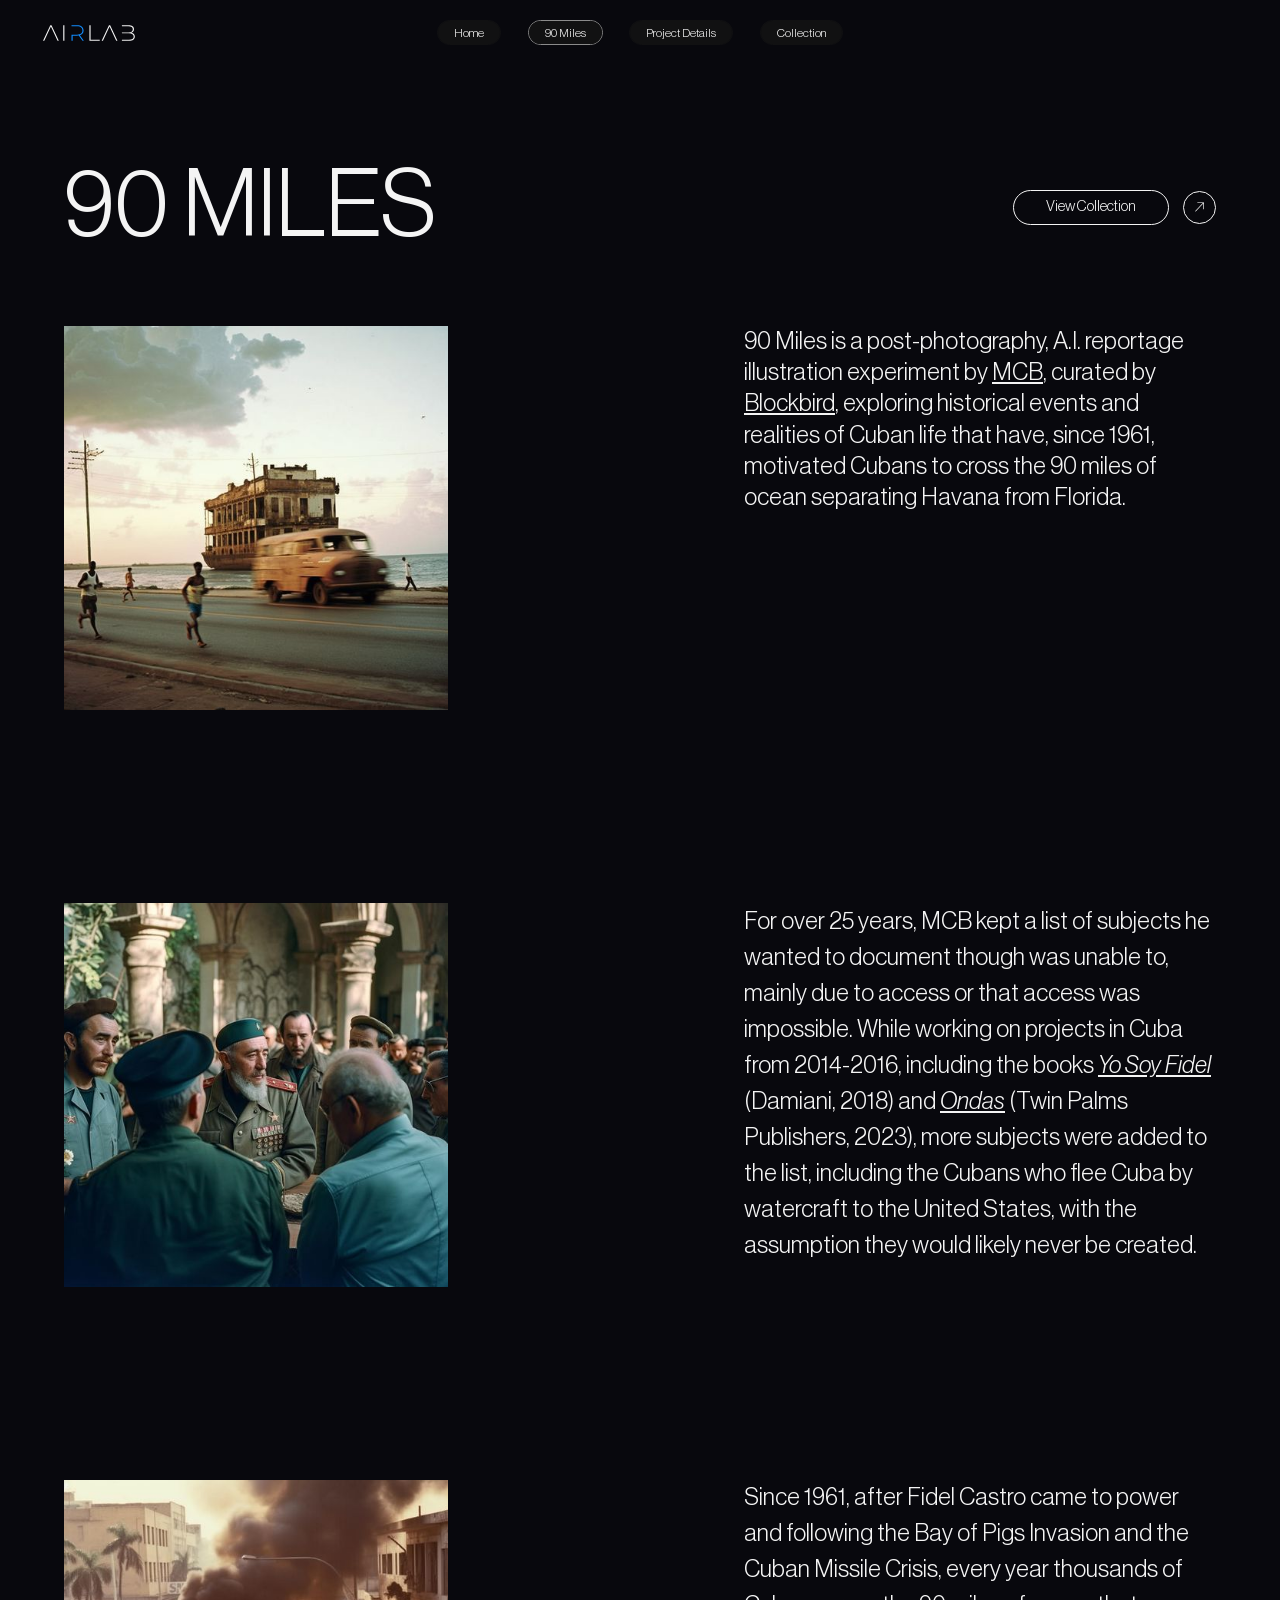
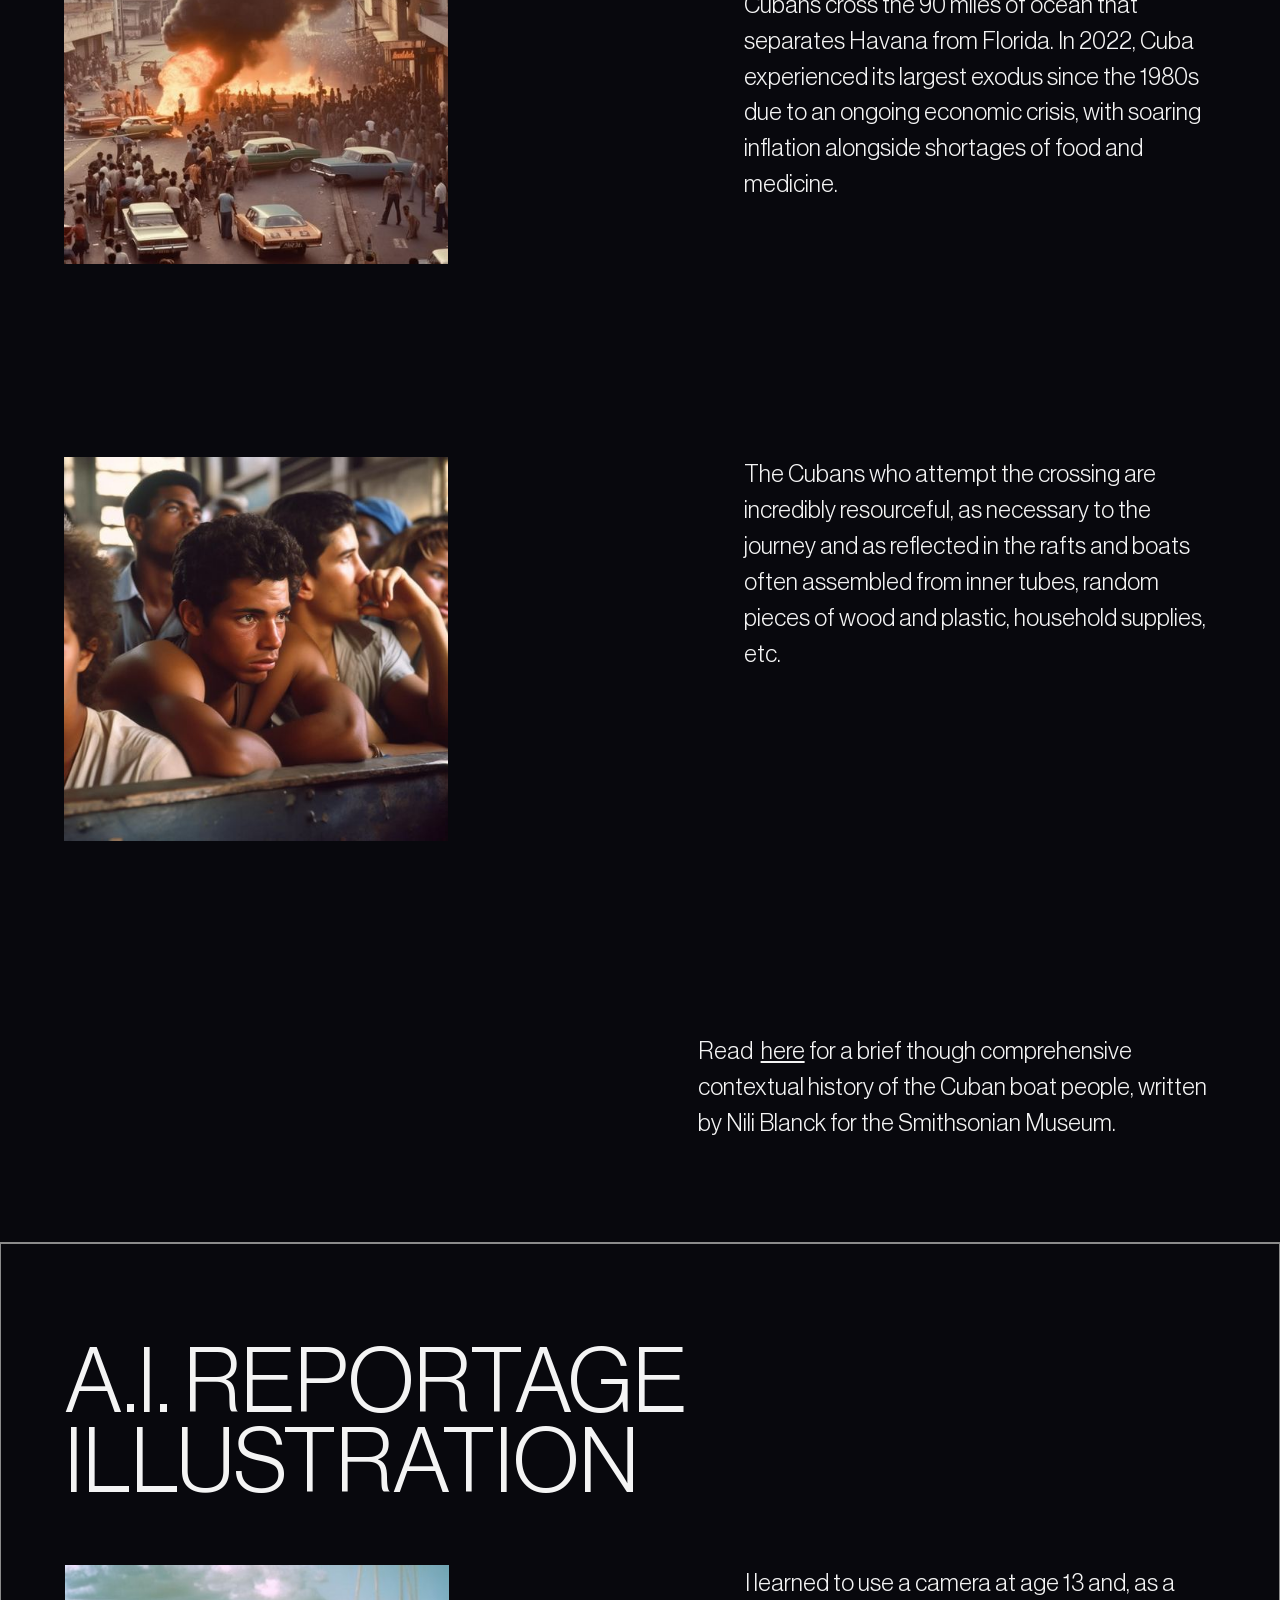
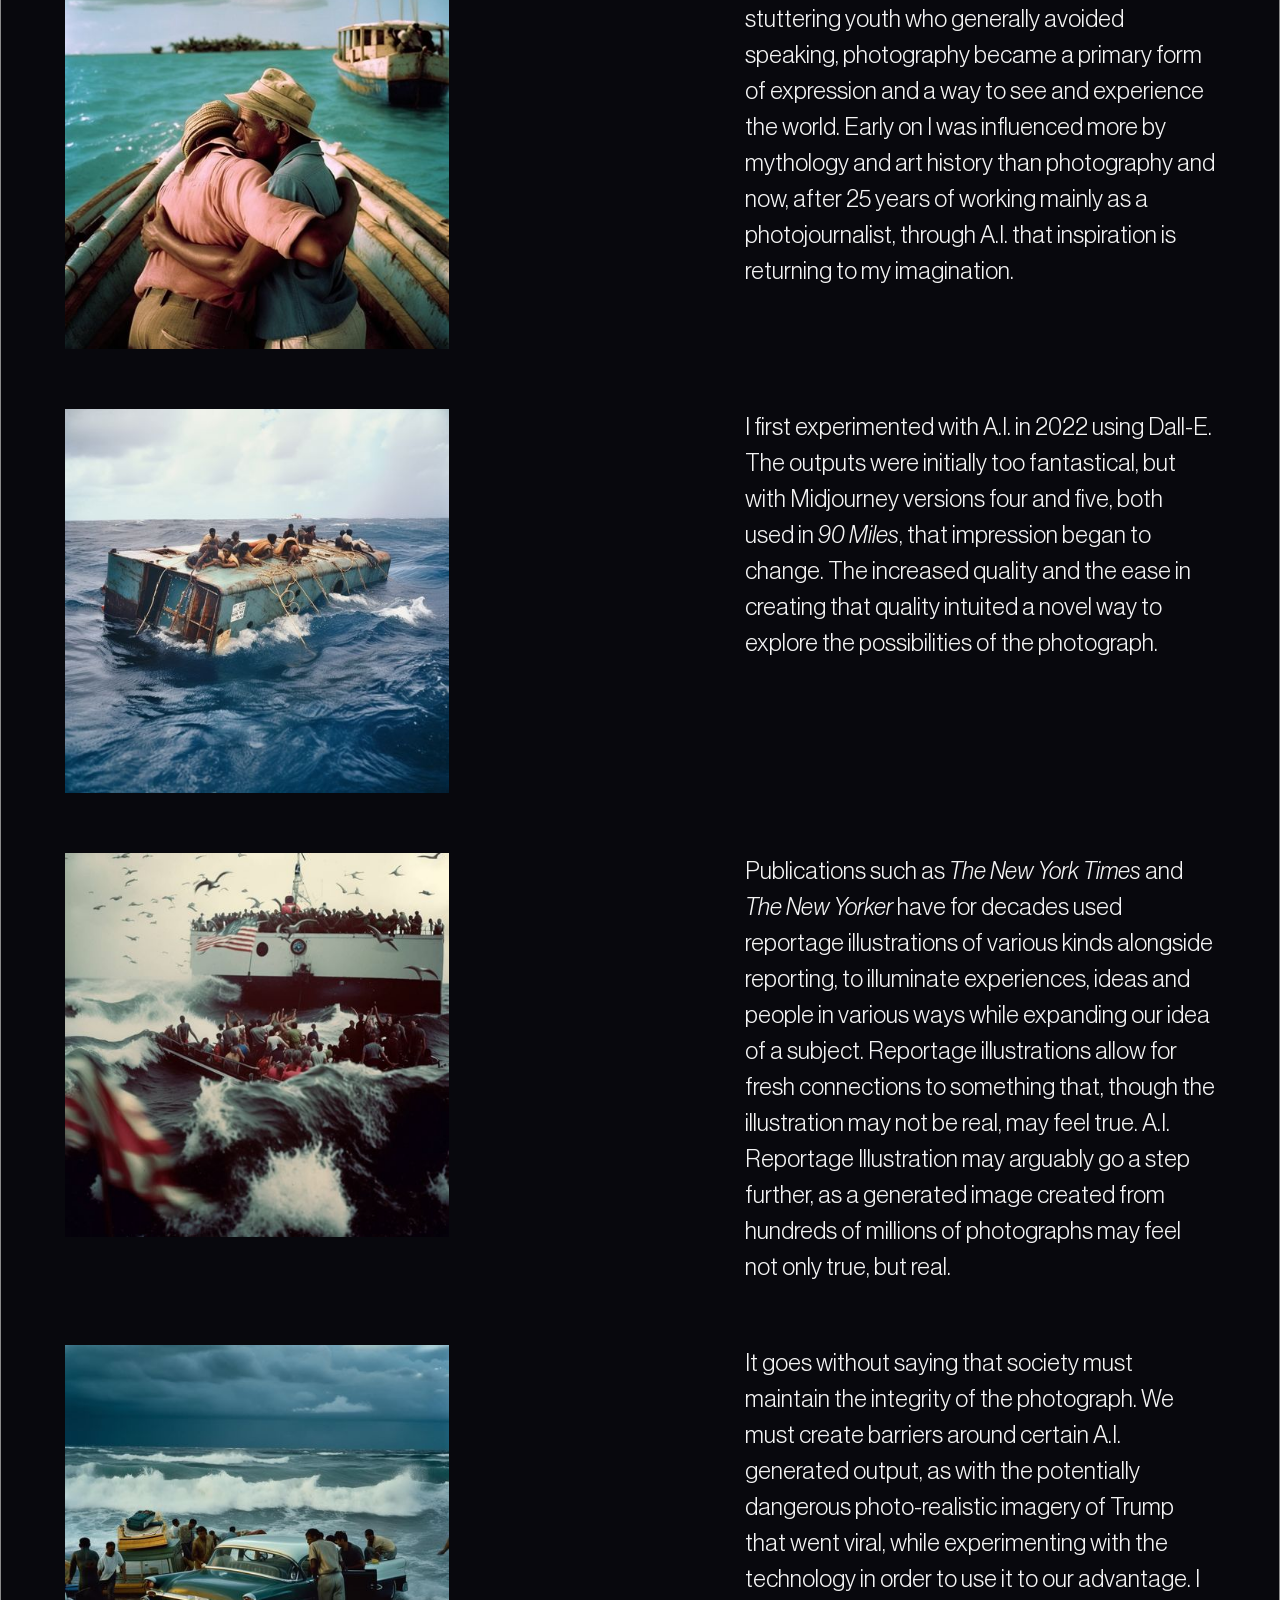
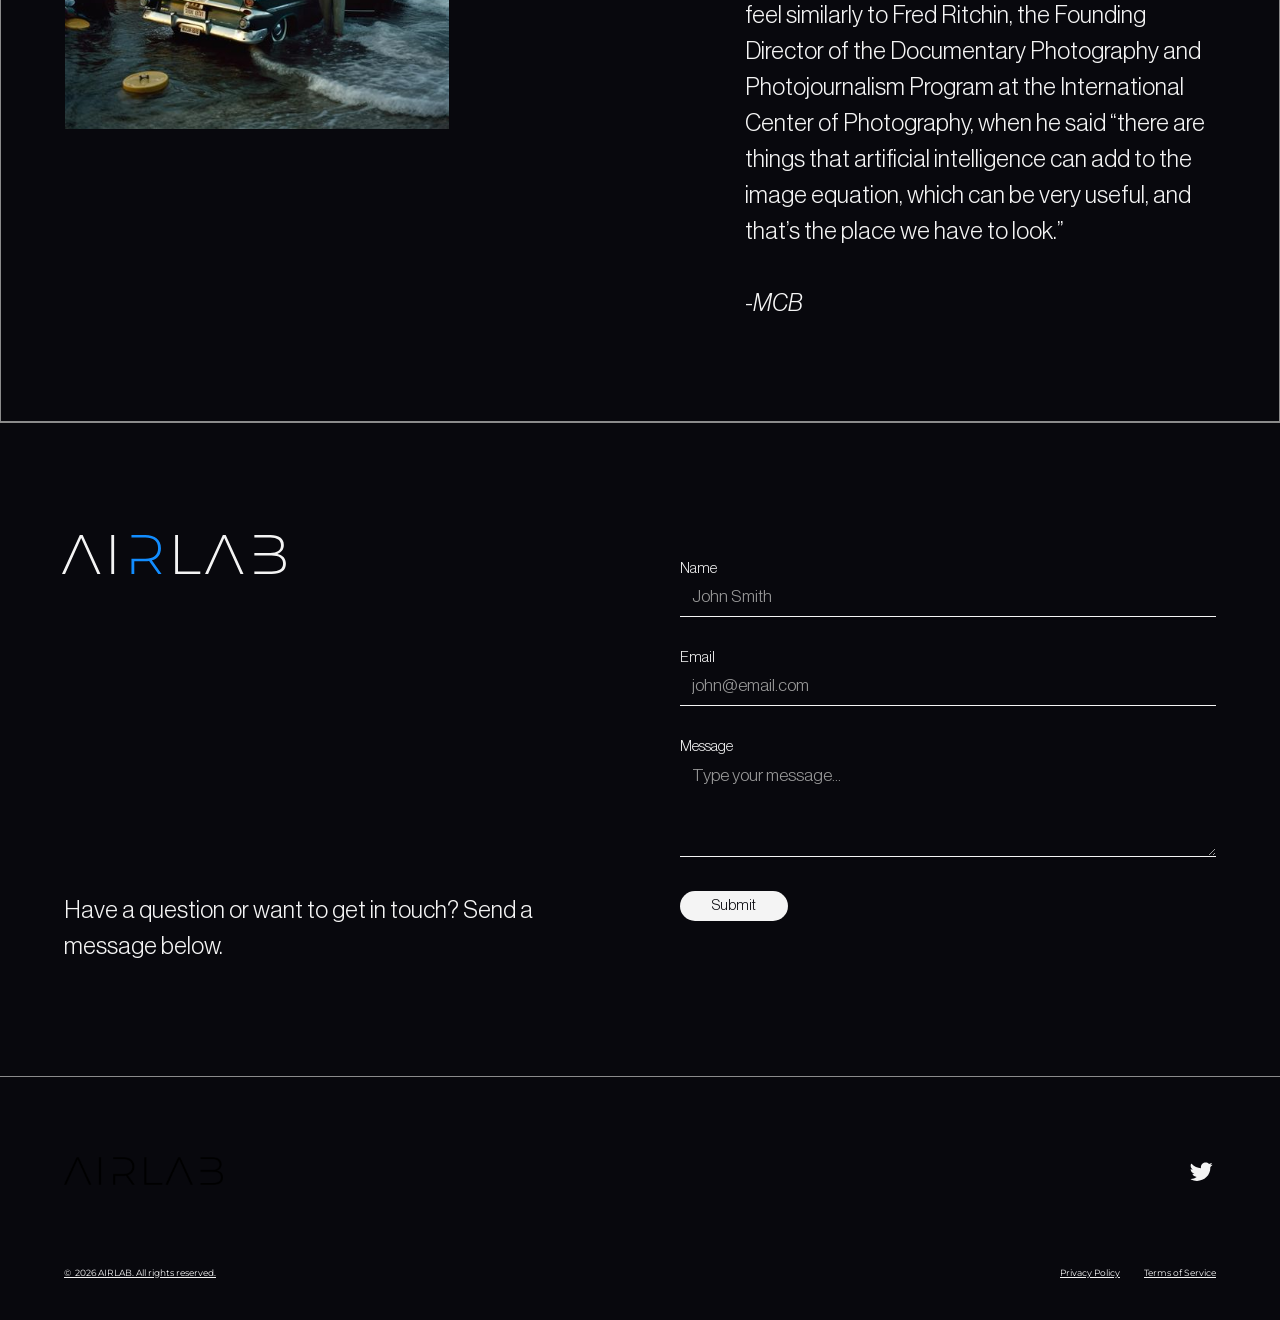
==== commit 8e909fc6: "Fix collection spacing and update copyright year" ====
--- a/90-miles.html
+++ b/90-miles.html
@@ -221,7 +221,7 @@
       <div class="credits-2">
         <div class="column-8">
           <a href="index.html" class="w-inline-block">
-            <div class="text-40">©  2023 AIRLAB. All rights reserved.</div>
+            <div class="text-40">©  2026 AIRLAB. All rights reserved.</div>
           </a>
           <div class="footer-links-2">
             <div class="text-40">Privacy Policy</div>
@@ -242,7 +242,7 @@
       </div>
       <div class="credits-3">
         <div class="row-2">
-          <div class="text-140">©  2023 AIRLAB. All rights reserved.</div>
+          <div class="text-140">©  2026 AIRLAB. All rights reserved.</div>
           <div class="footer-links-3">
             <div class="text-140">Privacy Policy</div>
             <div class="text-140">Terms of Service</div>
--- a/css/site.css
+++ b/css/site.css
@@ -6048,6 +6048,33 @@
 .div-block-9 {
   justify-content: space-between;
   display: flex;
+}
+
+.body-2 .gallery-header-desktop {
+  padding-top: 72px;
+}
+
+.body-2 .div-block-9 {
+  grid-column-gap: clamp(32px, 4vw, 72px);
+  grid-row-gap: clamp(32px, 4vw, 72px);
+  justify-content: flex-start;
+  align-items: center;
+  width: 100%;
+}
+
+.body-2 .frame-704 {
+  grid-column-gap: 40px;
+  grid-row-gap: 40px;
+  flex: 1;
+  width: auto;
+  max-width: 520px;
+}
+
+.body-2 .frame-707 {
+  grid-column-gap: 20px;
+  grid-row-gap: 20px;
+  flex-wrap: wrap;
+  align-items: center;
 }
 
 .div-block-10 {
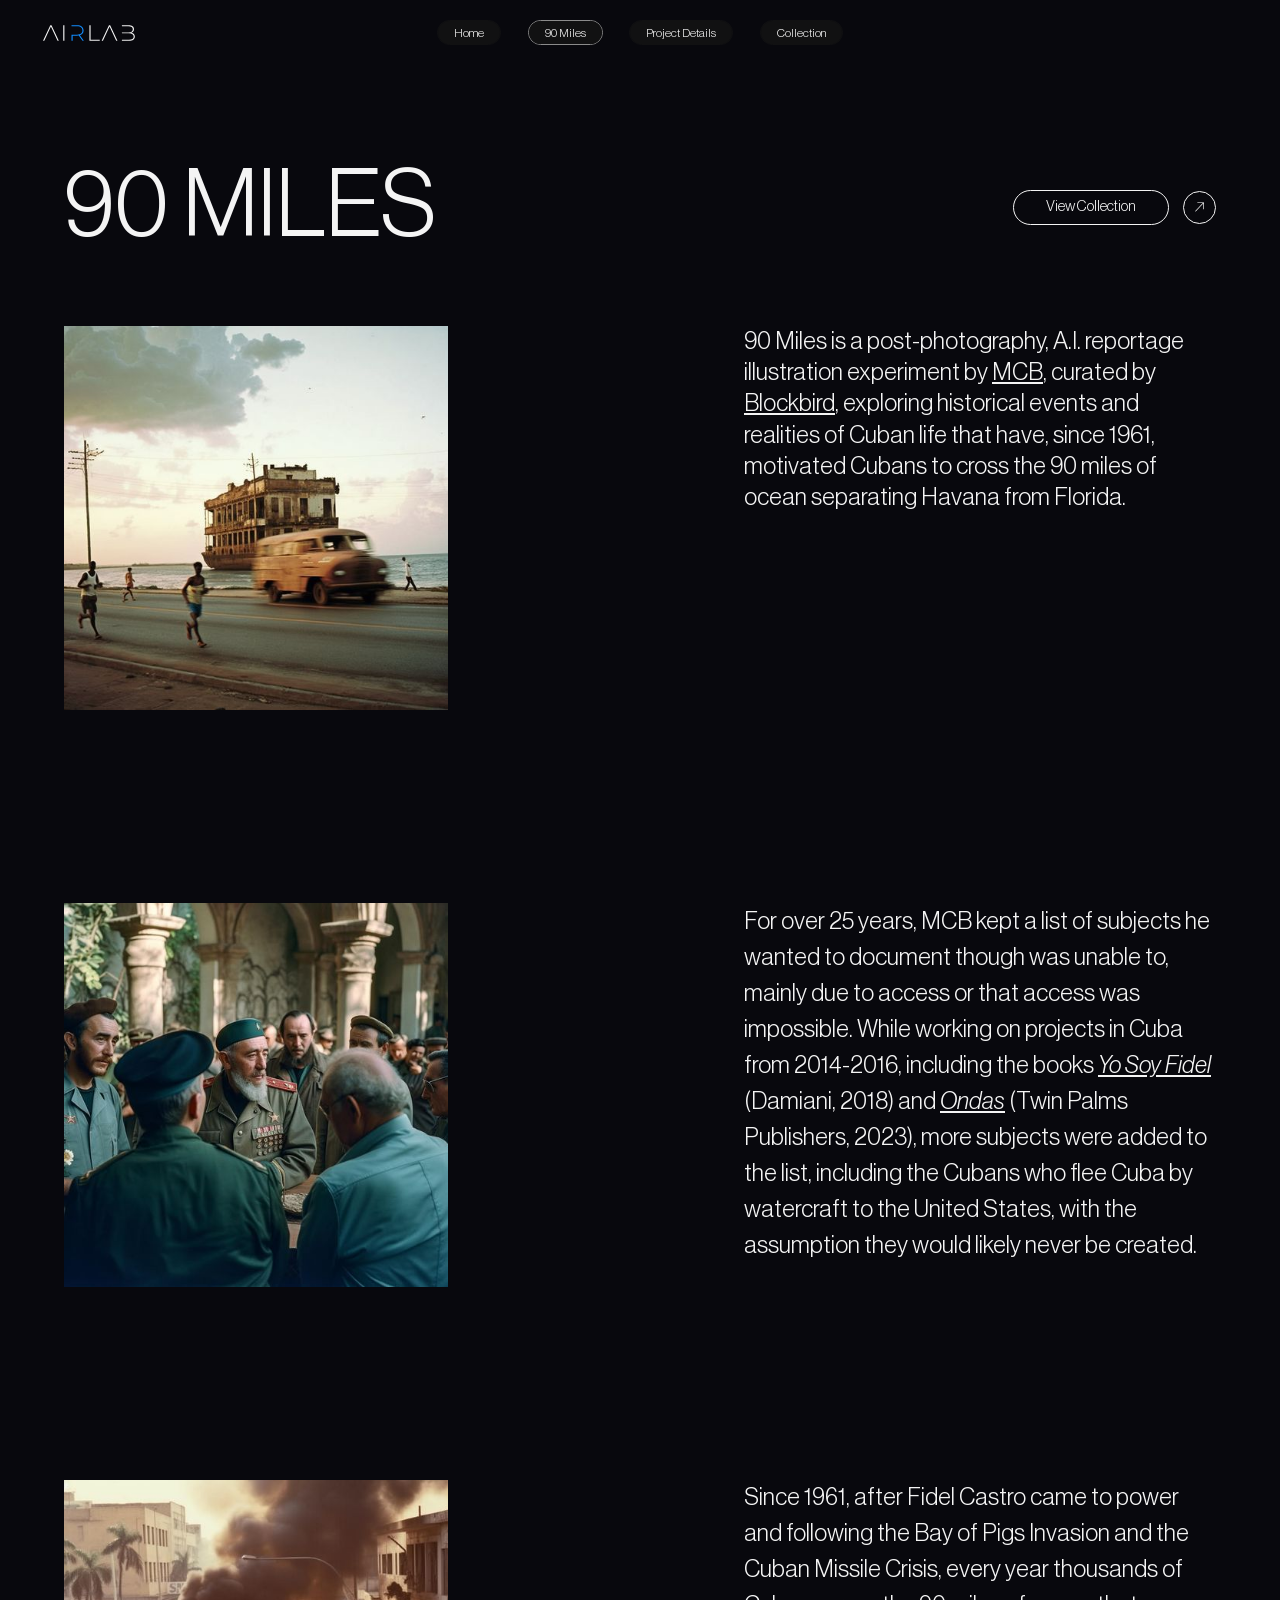
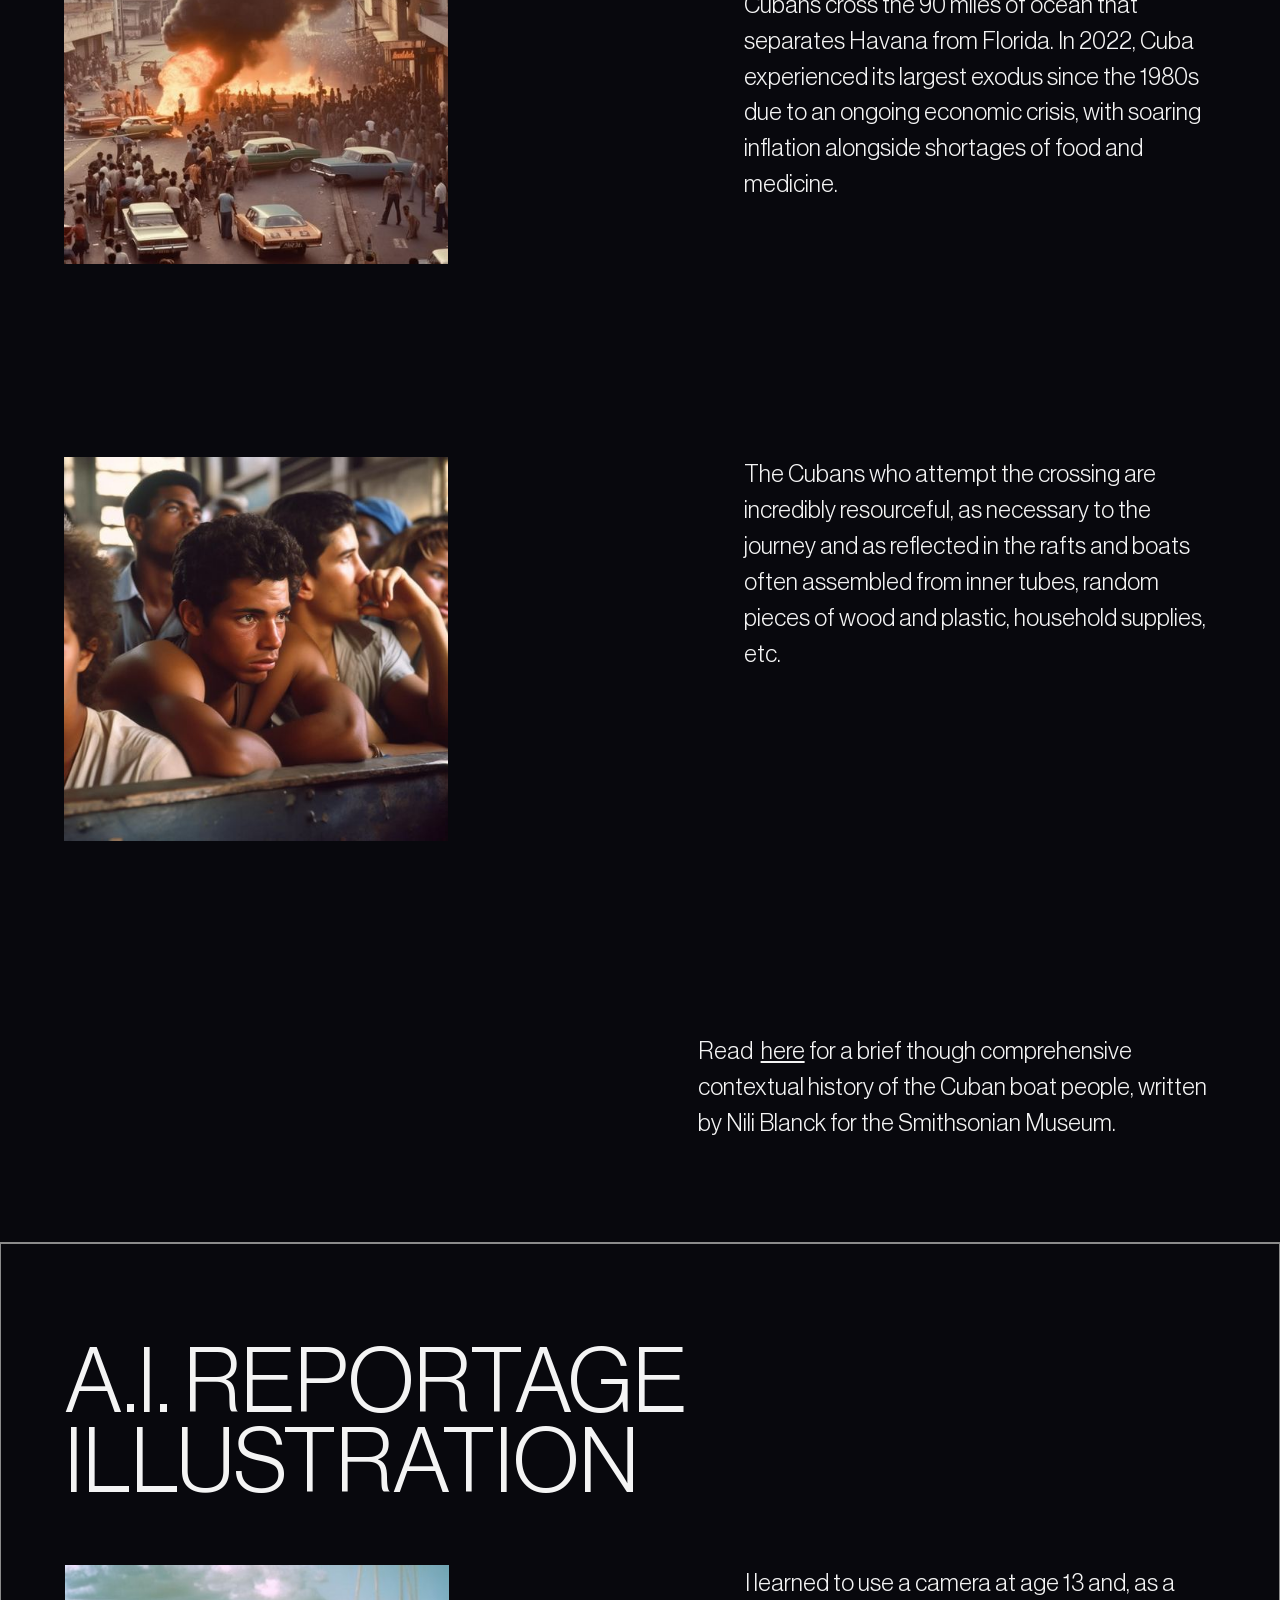
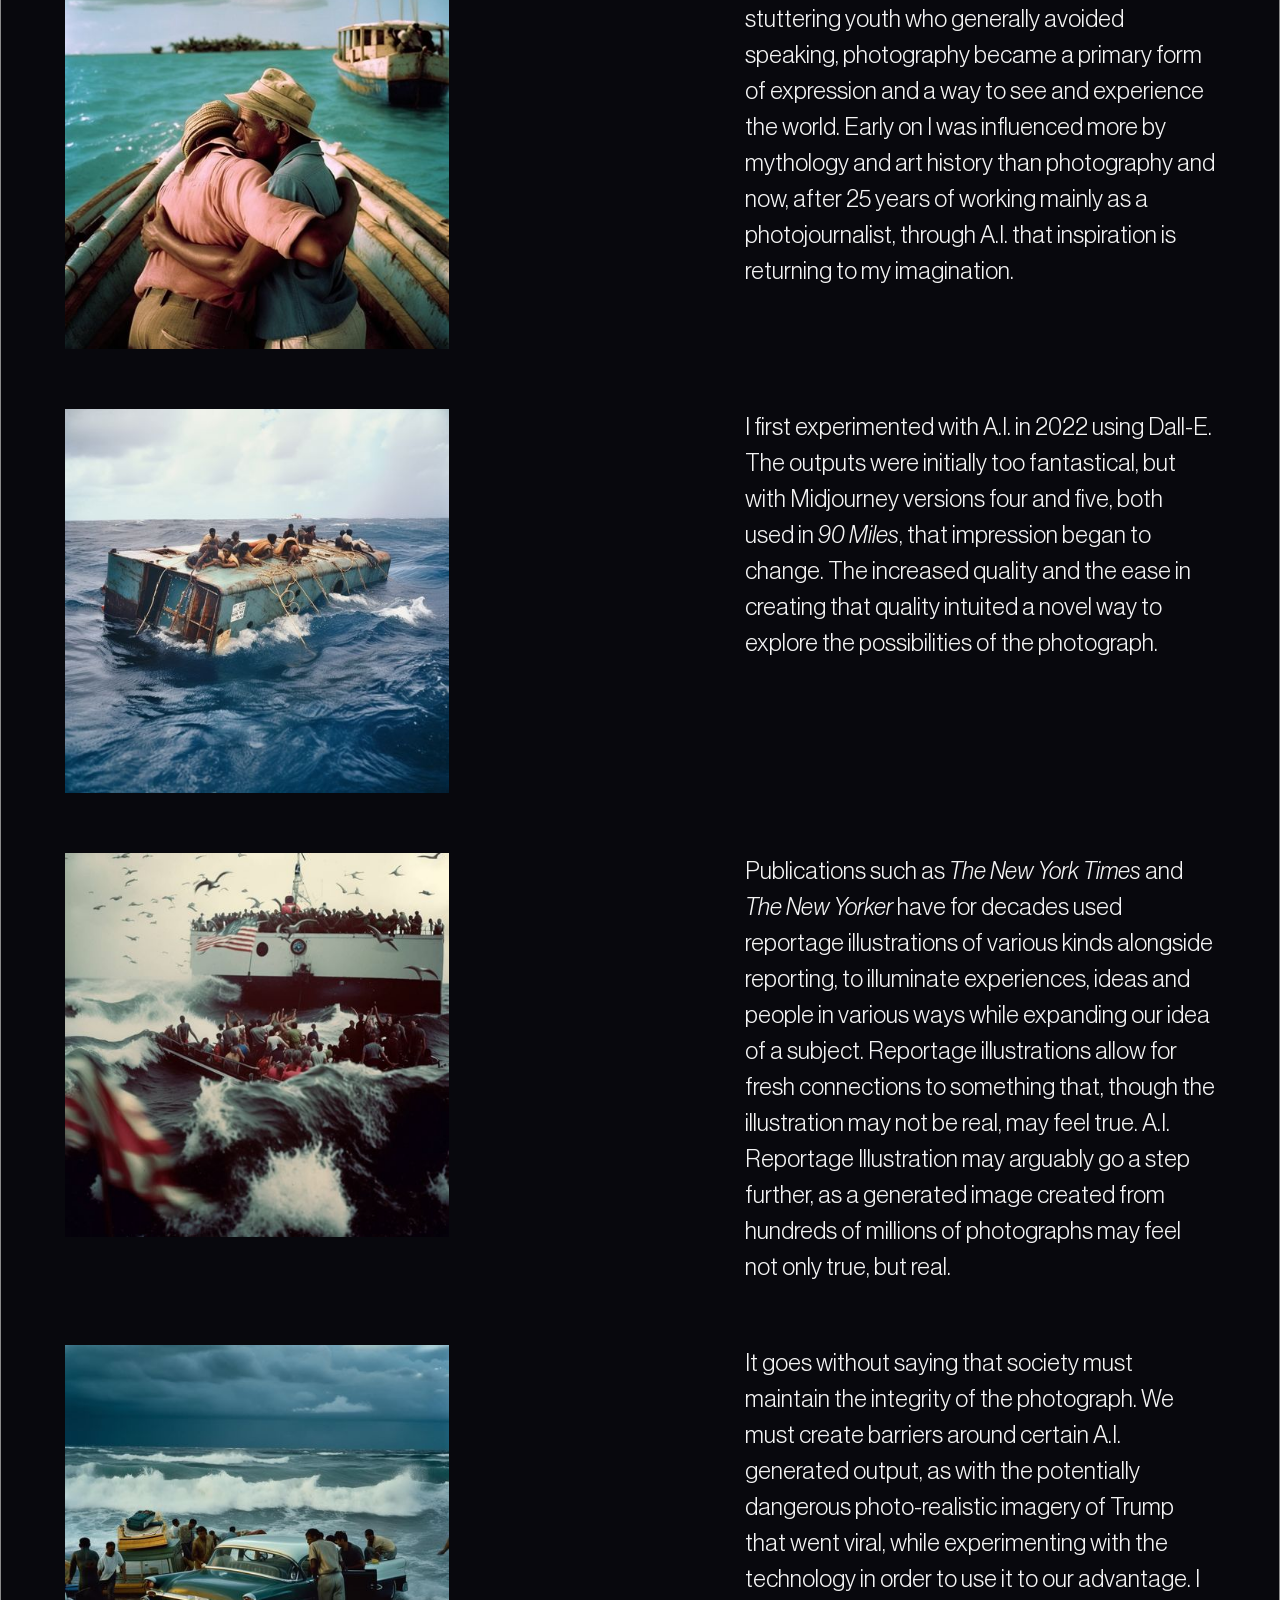
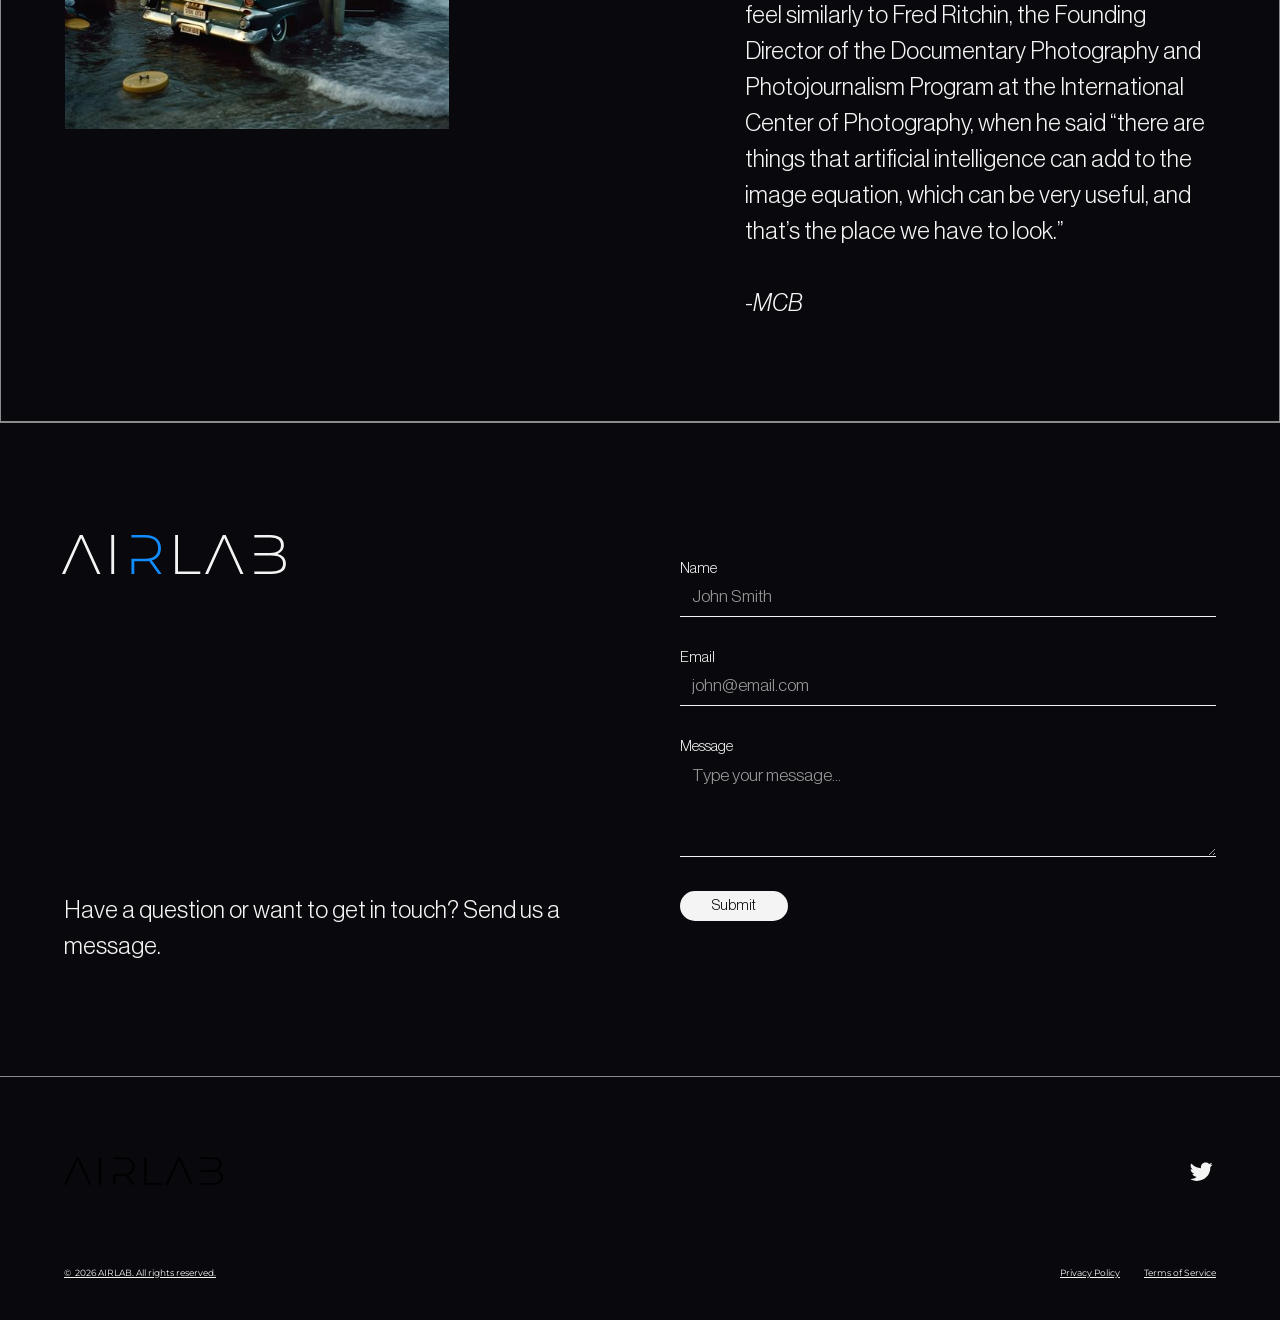
==== commit f8c31923: "Fix collection spacing and update copyright year" ====
--- a/90-miles.html
+++ b/90-miles.html
@@ -39,7 +39,7 @@
               <div class="text-24">Project Details</div>
             </div>
           </a>
-          <a href="gallery.html" class="link-block mobile w-inline-block">
+          <a href="https://opensea.io/collection/90-miles" target="_blank" rel="noopener noreferrer" class="link-block mobile w-inline-block">
             <div class="frame-37 home">
               <div class="text-24">Collection</div>
             </div>
@@ -68,7 +68,7 @@
               <div class="text-24">Project Details</div>
             </div>
           </a>
-          <a href="gallery.html" class="link-block w-inline-block">
+          <a href="https://opensea.io/collection/90-miles" target="_blank" rel="noopener noreferrer" class="link-block w-inline-block">
             <div class="frame-37 home">
               <div class="text-24">Collection</div>
             </div>
@@ -83,19 +83,19 @@
       <div class="heading-3">
         <div class="text-93">90 MILES</div>
         <div class="frame-678">
-          <a href="gallery.html" class="link-block-31 w-inline-block">
+          <a href="https://opensea.io/collection/90-miles" target="_blank" rel="noopener noreferrer" class="link-block-31 w-inline-block">
             <div class="frame-680">
               <div class="text-94">View Collection</div>
             </div>
           </a>
-          <a href="gallery.html" class="w-inline-block">
+          <a href="https://opensea.io/collection/90-miles" target="_blank" rel="noopener noreferrer" class="w-inline-block">
             <div class="frame-682"><img src="images/64247922a3cb030fa7309e25_Vectors-Wrapper.svg" loading="lazy" width="15" height="15" alt="" class="vectors-wrapper-25"></div>
           </a>
         </div>
       </div>
       <div class="body-6">
         <div class="div-block-10"><img class="_13demarzo-15-10" src="images/cubaconditions-1.jpg" width="506" height="501" alt="" sizes="(max-width: 991px) 100vw, 30vw" loading="lazy" srcset="images/cubaconditions-1-p-500.jpg 500w, images/cubaconditions-1-p-800.jpg 800w, images/cubaconditions-1.jpg 1024w">
-          <div class="text-100">90 Miles is a post-photography, A.I. reportage illustration experiment by <a href="https://twitter.com/punk4803" target="_blank" class="link-13">MCB</a>, curated by <a href="https://twitter.com/_blockbird" target="_blank" class="link-14">Blockbird</a>, exploring historical events and realities of Cuban life that have, since 1961, motivated Cubans to cross the 90 miles of ocean separating Havana from Florida.</div>
+          <div class="text-100">90 Miles is a post-photography, A.I. reportage illustration experiment by <a href="https://twitter.com/punk4803" target="_blank" class="link-13">MCB</a>, curated by <a href="https://x.com/blockbird" target="_blank" class="link-14">Blockbird</a>, exploring historical events and realities of Cuban life that have, since 1961, motivated Cubans to cross the 90 miles of ocean separating Havana from Florida.</div>
         </div>
         <div class="div-block-10"><img class="_13demarzo-15-10" src="images/unnamed.jpg" width="520" height="501" alt="" sizes="(max-width: 991px) 100vw, 30vw" loading="lazy" srcset="images/unnamed-p-500.jpg 500w, images/unnamed-p-800.jpg 800w, images/unnamed.jpg 1024w">
           <div class="text-101">For over 25 years, MCB kept a list of subjects he wanted to document though was unable to, mainly due to access or that access was impossible. While working on projects in Cuba from 2014-2016, including the books <a href="https://michaelchristopherbrown.com/yo-soy-fidel-book" target="_blank" class="link-32"><em>Yo Soy Fidel</em></a> (Damiani, 2018) and <a href="https://michaelchristopherbrown.com/cuba/lasondas" target="_blank" class="link-33"><em>Ondas</em></a> (Twin Palms Publishers, 2023), more subjects were added to the list, including the Cubans who flee Cuba by watercraft to the United States, with the assumption they would likely never be created.</div>
@@ -116,18 +116,18 @@
         <div class="text-147">90 MILES</div>
       </div>
       <div class="right-4">
-        <div class="text-148">90 Miles is a post-photography, A.I. reportage illustration experiment by <a href="https://twitter.com/punk4803" target="_blank" class="link-20">MCB</a>, curated by <a href="https://twitter.com/_blockbird" target="_blank" class="link-21">Blockbird</a>, exploring historical events and realities of Cuban life that have, since 1961, motivated Cubans to cross the 90 miles of ocean separating Havana from Florida.</div><img class="_13demarzo-15-13" src="images/cubaconditions-1.jpg" width="168" height="168" alt="" sizes="(max-width: 479px) 92vw, (max-width: 767px) 95vw, (max-width: 991px) 96vw, 100vw" loading="lazy" srcset="images/cubaconditions-1-p-500.jpg 500w, images/cubaconditions-1-p-800.jpg 800w, images/cubaconditions-1.jpg 1024w">
+        <div class="text-148">90 Miles is a post-photography, A.I. reportage illustration experiment by <a href="https://twitter.com/punk4803" target="_blank" class="link-20">MCB</a>, curated by <a href="https://x.com/blockbird" target="_blank" class="link-21">Blockbird</a>, exploring historical events and realities of Cuban life that have, since 1961, motivated Cubans to cross the 90 miles of ocean separating Havana from Florida.</div><img class="_13demarzo-15-13" src="images/cubaconditions-1.jpg" width="168" height="168" alt="" sizes="(max-width: 479px) 92vw, (max-width: 767px) 95vw, (max-width: 991px) 96vw, 100vw" loading="lazy" srcset="images/cubaconditions-1-p-500.jpg 500w, images/cubaconditions-1-p-800.jpg 800w, images/cubaconditions-1.jpg 1024w">
         <div class="text-149">For over 25 years, MCB kept a list of subjects he wanted to document though was unable to, mainly due to access or that access was impossible. While working on projects in Cuba from 2014-2016, including the books <a href="https://michaelchristopherbrown.com/yo-soy-fidel-book" target="_blank" class="link-34"><em>Yo Soy Fidel</em></a> (Damiani, 2018) and <a href="https://michaelchristopherbrown.com/cuba/lasondas" target="_blank" class="link-35"><em>Ondas</em></a> (Twin Palms Publishers, 2023), more subjects were added to the list, including the Cubans who flee Cuba by watercraft to the United States, with the assumption they would likely never be created.</div><img class="_13demarzo-15-13" src="images/unnamed.jpg" width="168" height="168" alt="" sizes="(max-width: 479px) 92vw, (max-width: 767px) 95vw, (max-width: 991px) 96vw, 100vw" loading="lazy" srcset="images/unnamed-p-500.jpg 500w, images/unnamed-p-800.jpg 800w, images/unnamed.jpg 1024w">
         <div class="text-149"><br>‍Since 1961, after Fidel Castro came to power and following the Bay of Pigs Invasion and the Cuban Missile Crisis, every year thousands of Cubans cross the 90 miles of ocean that separates Havana from Florida. In 2022, Cuba experienced its largest exodus since the 1980s due to an ongoing economic crisis, with soaring inflation alongside shortages of food and medicine</div><img class="mobile-pic-big" src="images/unnamed-1.jpg" width="350" height="350" alt="" sizes="(max-width: 479px) 92vw, (max-width: 767px) 95vw, (max-width: 991px) 96vw, 100vw" loading="lazy" srcset="images/unnamed-1-p-500.jpg 500w, images/unnamed-1-p-800.jpg 800w, images/unnamed-1.jpg 1024w">
         <div class="text-149">The Cubans who attempt the crossing are incredibly resourceful, as necessary to the journey and as reflected in the rafts and boats often assembled from inner tubes, random pieces of wood and plastic, household supplies, etc.</div><img class="_13demarzo-15-14" src="images/unnamed-2.jpg" width="350" height="350" alt="" sizes="(max-width: 479px) 92vw, (max-width: 767px) 95vw, (max-width: 991px) 96vw, 100vw" loading="lazy" srcset="images/unnamed-2-p-500.jpg 500w, images/unnamed-2-p-800.jpg 800w, images/unnamed-2.jpg 1024w">
         <div class="read-here-for-a-brief-though-comprehensive-contextual-history-of-the-cuban-boat-people-written-by-nili-blanck-for-the-smithsonian-museum-2">Read  <a href="https://www.smithsonianmag.com/smithsonian-institution/a-makeshift-raft-speaks-to-the-risks-cubans-took-to-escape-their-homeland-180980127/" target="_blank" class="link-19">here</a> for a brief and comprehensive contextual history of the Cuban boat people, written by Nili Blanck for the Smithsonian Museum.</div>
         <div class="frame-726">
-          <a href="gallery.html" class="link-block-32 w-inline-block">
+          <a href="https://opensea.io/collection/90-miles" target="_blank" rel="noopener noreferrer" class="link-block-32 w-inline-block">
             <div class="frame-749">
               <div class="text-149">View Collection</div>
             </div>
           </a>
-          <a href="gallery.html" class="w-inline-block">
+          <a href="https://opensea.io/collection/90-miles" target="_blank" rel="noopener noreferrer" class="w-inline-block">
             <div class="frame-752"><img src="images/642604b00004e54ddb1ceff0_Vectors-Wrapper.svg" loading="lazy" width="15" height="15" alt="" class="vectors-wrapper-42"></div>
           </a>
         </div>
@@ -168,7 +168,7 @@
   <div class="contact" id="contact">
     <div class="contact-desktop">
       <div class="content-10"><img src="images/6424fcaa74689ee4fdd79721_Vectors-Wrapper.svg" loading="lazy" width="456.7826843261719" height="79" alt="" class="vectors-wrapper-20">
-        <div class="text-75">Have a question or want to get in touch? Send a message below.</div>
+        <div class="text-75">Have a question or want to get in touch? Send us a message.</div>
       </div>
       <div class="form-block w-form">
         <form id="contact-form" name="contact-form" method="post" action="https://formsubmit.co/ajax/glen@blockbird.co" data-contact-form>
@@ -188,7 +188,7 @@
     </div>
     <div class="contact-mobile">
       <div class="content-11"><img src="images/6426087b9a790ae0e2eda478_Vectors-Wrapper.svg" loading="lazy" width="198.00022888183594" height="34.244075775146484" alt="" class="vectors-wrapper-39">
-        <div class="text-138">Have a question or want to get in touch? Send a message below.</div>
+        <div class="text-138">Have a question or want to get in touch? Send us a message.</div>
       </div>
       <div class="form-block w-form">
         <form id="contact-form-mobile" name="contact-form-mobile" method="post" action="https://formsubmit.co/ajax/glen@blockbird.co" data-contact-form>
@@ -224,8 +224,12 @@
             <div class="text-40">©  2026 AIRLAB. All rights reserved.</div>
           </a>
           <div class="footer-links-2">
-            <div class="text-40">Privacy Policy</div>
-            <div class="text-40">Terms of Service</div>
+            <a href="privacy-policy.html" class="w-inline-block">
+              <div class="text-40">Privacy Policy</div>
+            </a>
+            <a href="terms-of-service.html" class="w-inline-block">
+              <div class="text-40">Terms of Service</div>
+            </a>
           </div>
         </div>
       </div>
@@ -244,8 +248,12 @@
         <div class="row-2">
           <div class="text-140">©  2026 AIRLAB. All rights reserved.</div>
           <div class="footer-links-3">
-            <div class="text-140">Privacy Policy</div>
-            <div class="text-140">Terms of Service</div>
+            <a href="privacy-policy.html" class="w-inline-block">
+              <div class="text-140">Privacy Policy</div>
+            </a>
+            <a href="terms-of-service.html" class="w-inline-block">
+              <div class="text-140">Terms of Service</div>
+            </a>
           </div>
         </div>
       </div>
--- a/css/site.css
+++ b/css/site.css
@@ -7693,3 +7693,84 @@
   font-style: italic;
   font-display: swap;
 }
+
+.body-legal {
+  background-color: #08080d;
+  font-family: Neue Haas Grotesk Display Pro, sans-serif;
+  font-weight: 300;
+}
+
+.legal-content {
+  border-bottom: 1px solid #8b8b8b;
+  justify-content: center;
+  width: 100%;
+  padding: 72px 64px 96px;
+  display: flex;
+}
+
+.legal-wrap {
+  grid-column-gap: 28px;
+  grid-row-gap: 28px;
+  flex-direction: column;
+  width: min(100%, 1080px);
+  display: flex;
+}
+
+.legal-updated {
+  color: #8b8b8b;
+  font-size: clamp(16px, 1.1vw, 18px);
+  line-height: 150%;
+  margin: 0;
+}
+
+.legal-title {
+  color: #f4f4f4;
+  text-transform: uppercase;
+  font-family: Neue Haas Grotesk Display Pro, sans-serif;
+  font-size: clamp(56px, 7vw, 132px);
+  font-weight: 300;
+  line-height: 90%;
+  margin: 0;
+}
+
+.legal-section {
+  grid-column-gap: 12px;
+  grid-row-gap: 12px;
+  flex-direction: column;
+  display: flex;
+}
+
+.legal-heading {
+  color: #8b8b8b;
+  font-family: Neue Haas Grotesk Display Pro, sans-serif;
+  font-size: clamp(20px, 1.8vw, 30px);
+  font-weight: 300;
+  line-height: 140%;
+  margin: 0;
+}
+
+.legal-text {
+  color: #f4f4f4;
+  max-width: 920px;
+  font-family: Neue Haas Grotesk Display Pro, sans-serif;
+  font-size: clamp(17px, 1.35vw, 22px);
+  font-weight: 300;
+  line-height: 160%;
+  margin: 0;
+}
+
+.legal-link {
+  color: #f4f4f4;
+  text-decoration: underline;
+}
+
+@media screen and (max-width: 991px) {
+  .legal-content {
+    padding: 40px 20px 56px;
+  }
+
+  .legal-wrap {
+    grid-column-gap: 24px;
+    grid-row-gap: 24px;
+  }
+}
